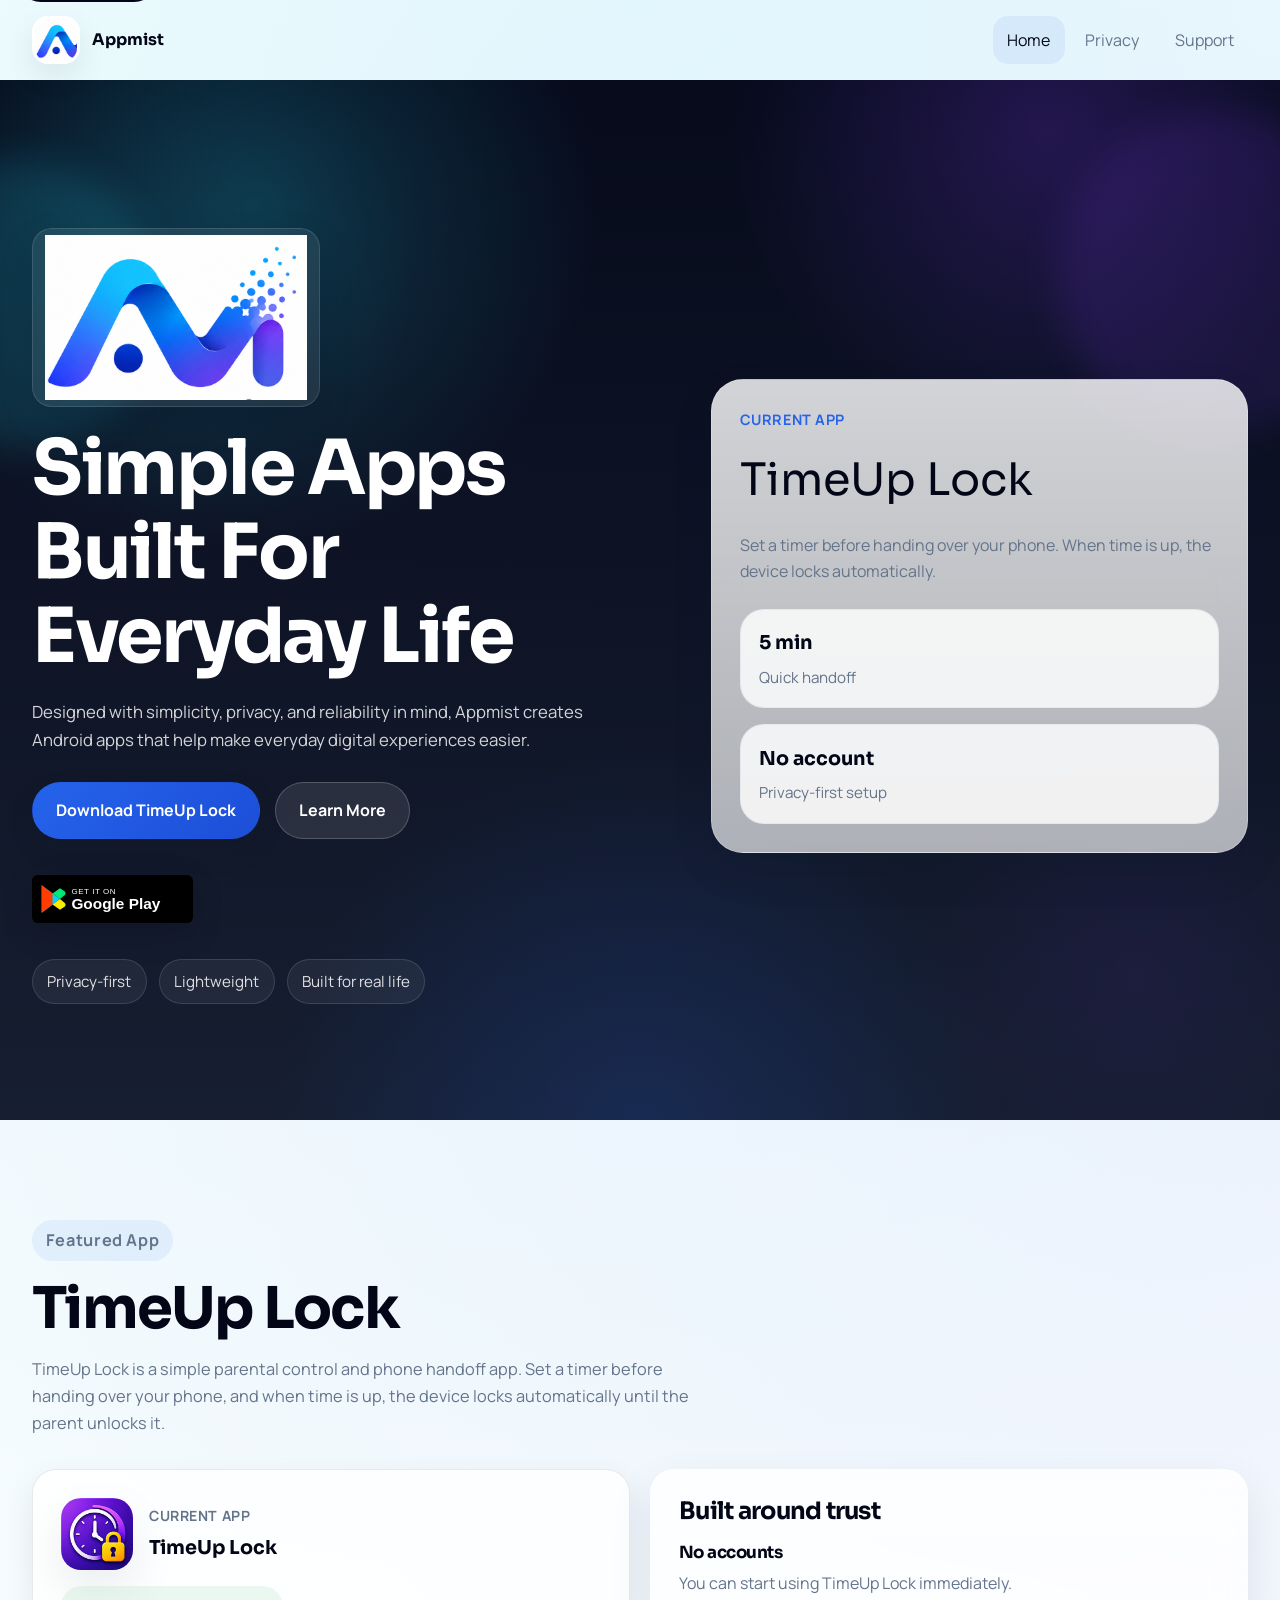
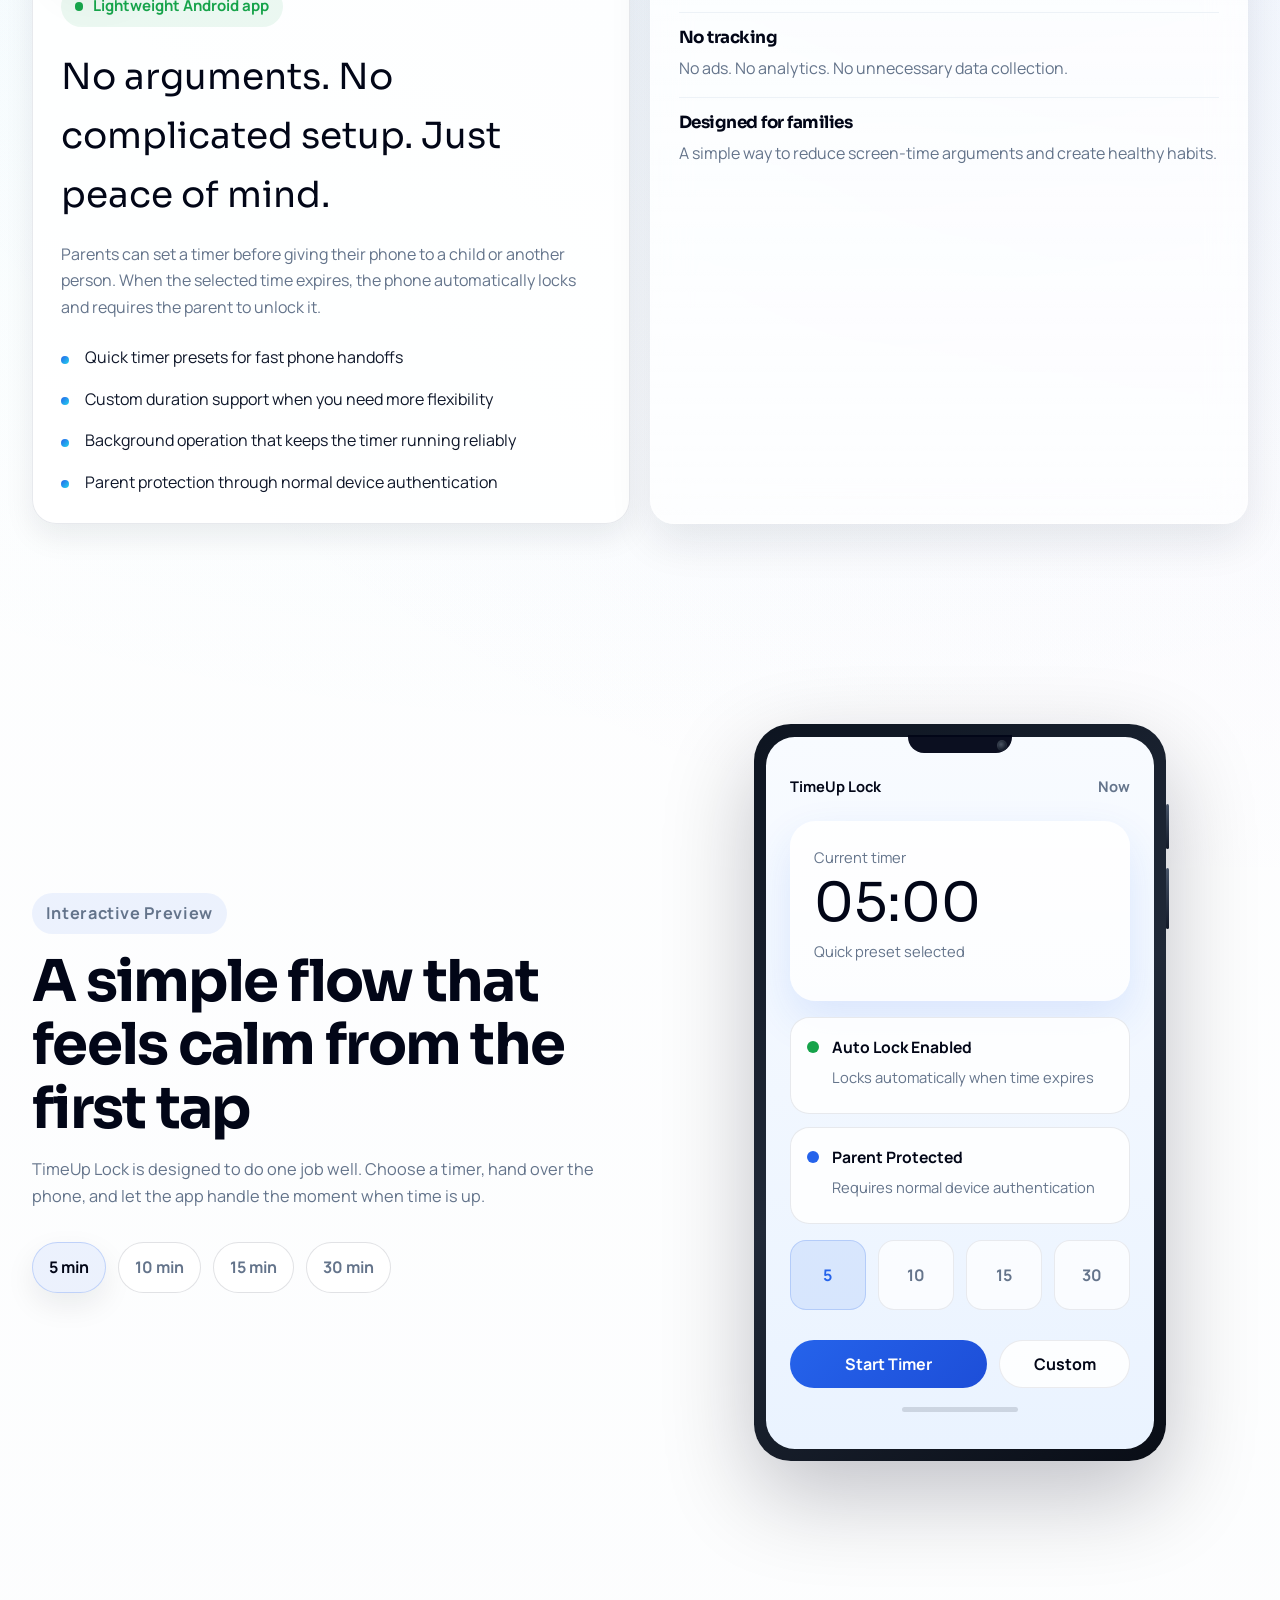
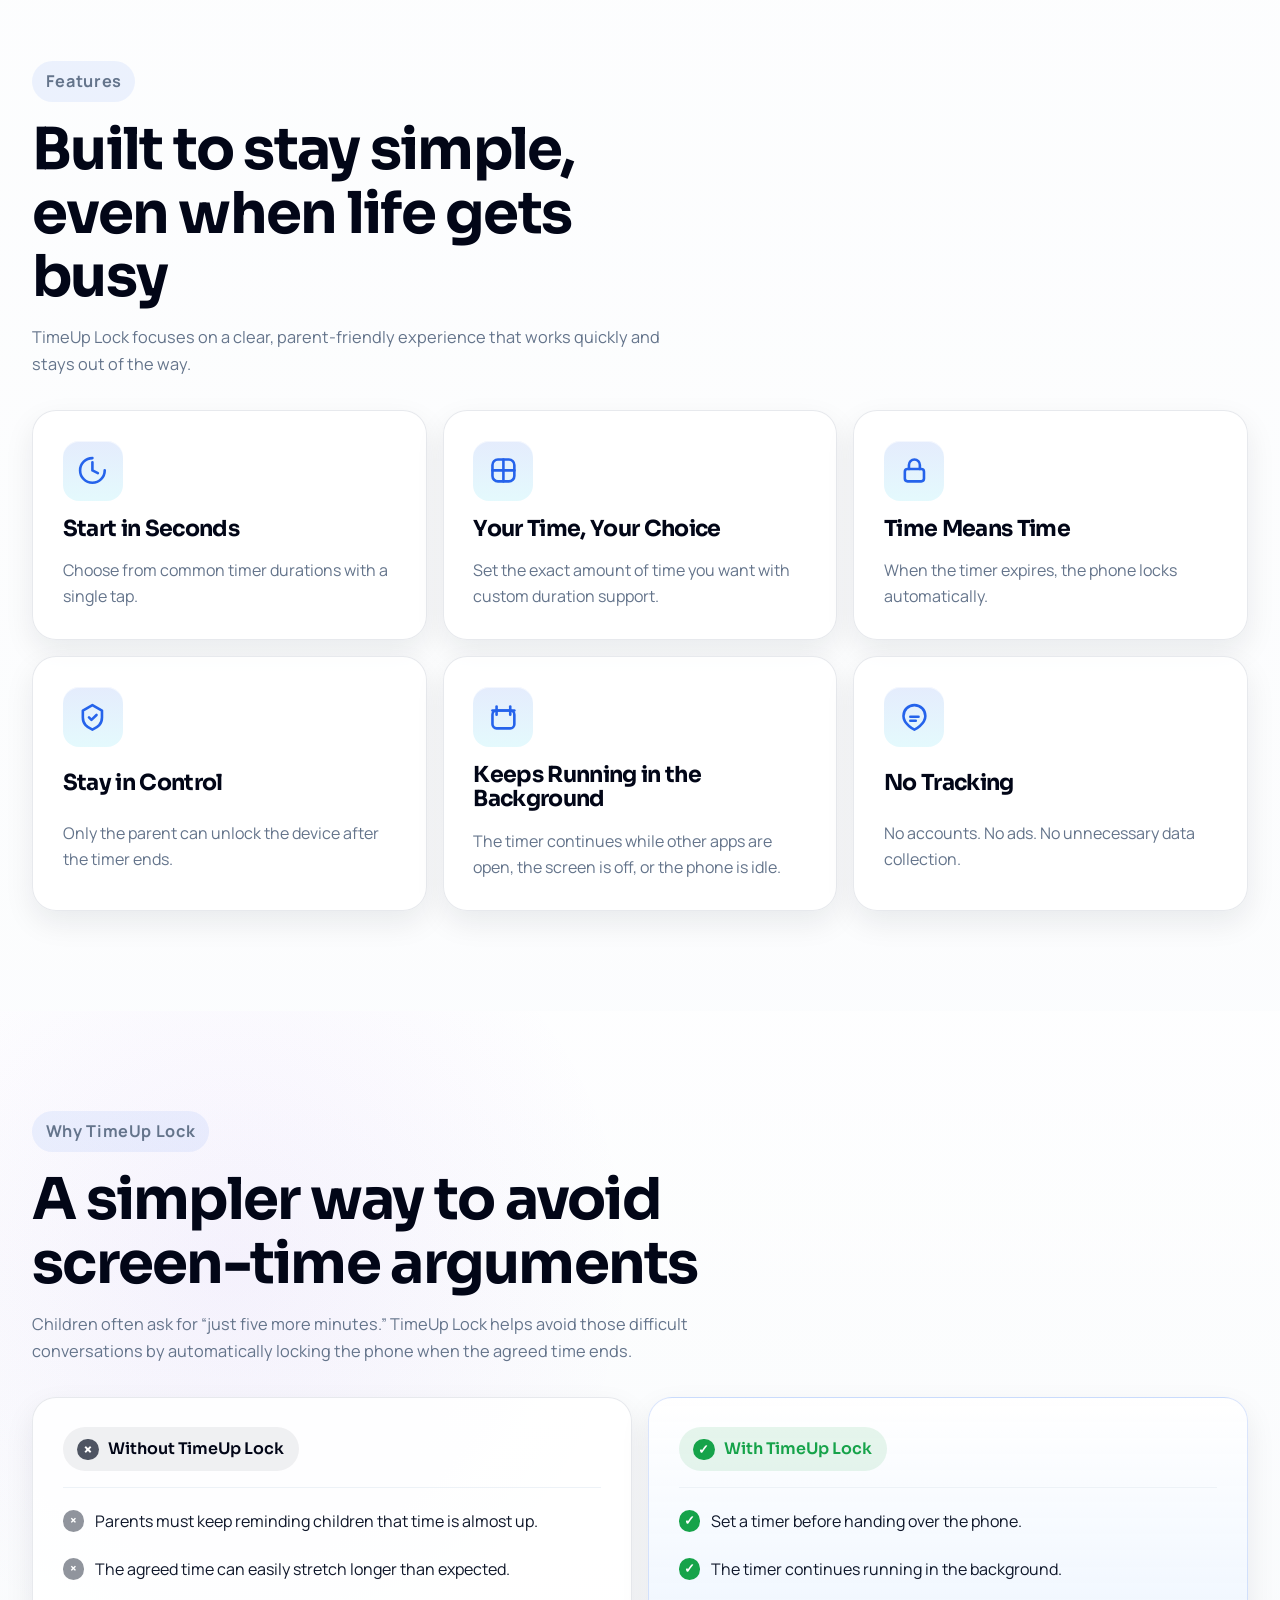
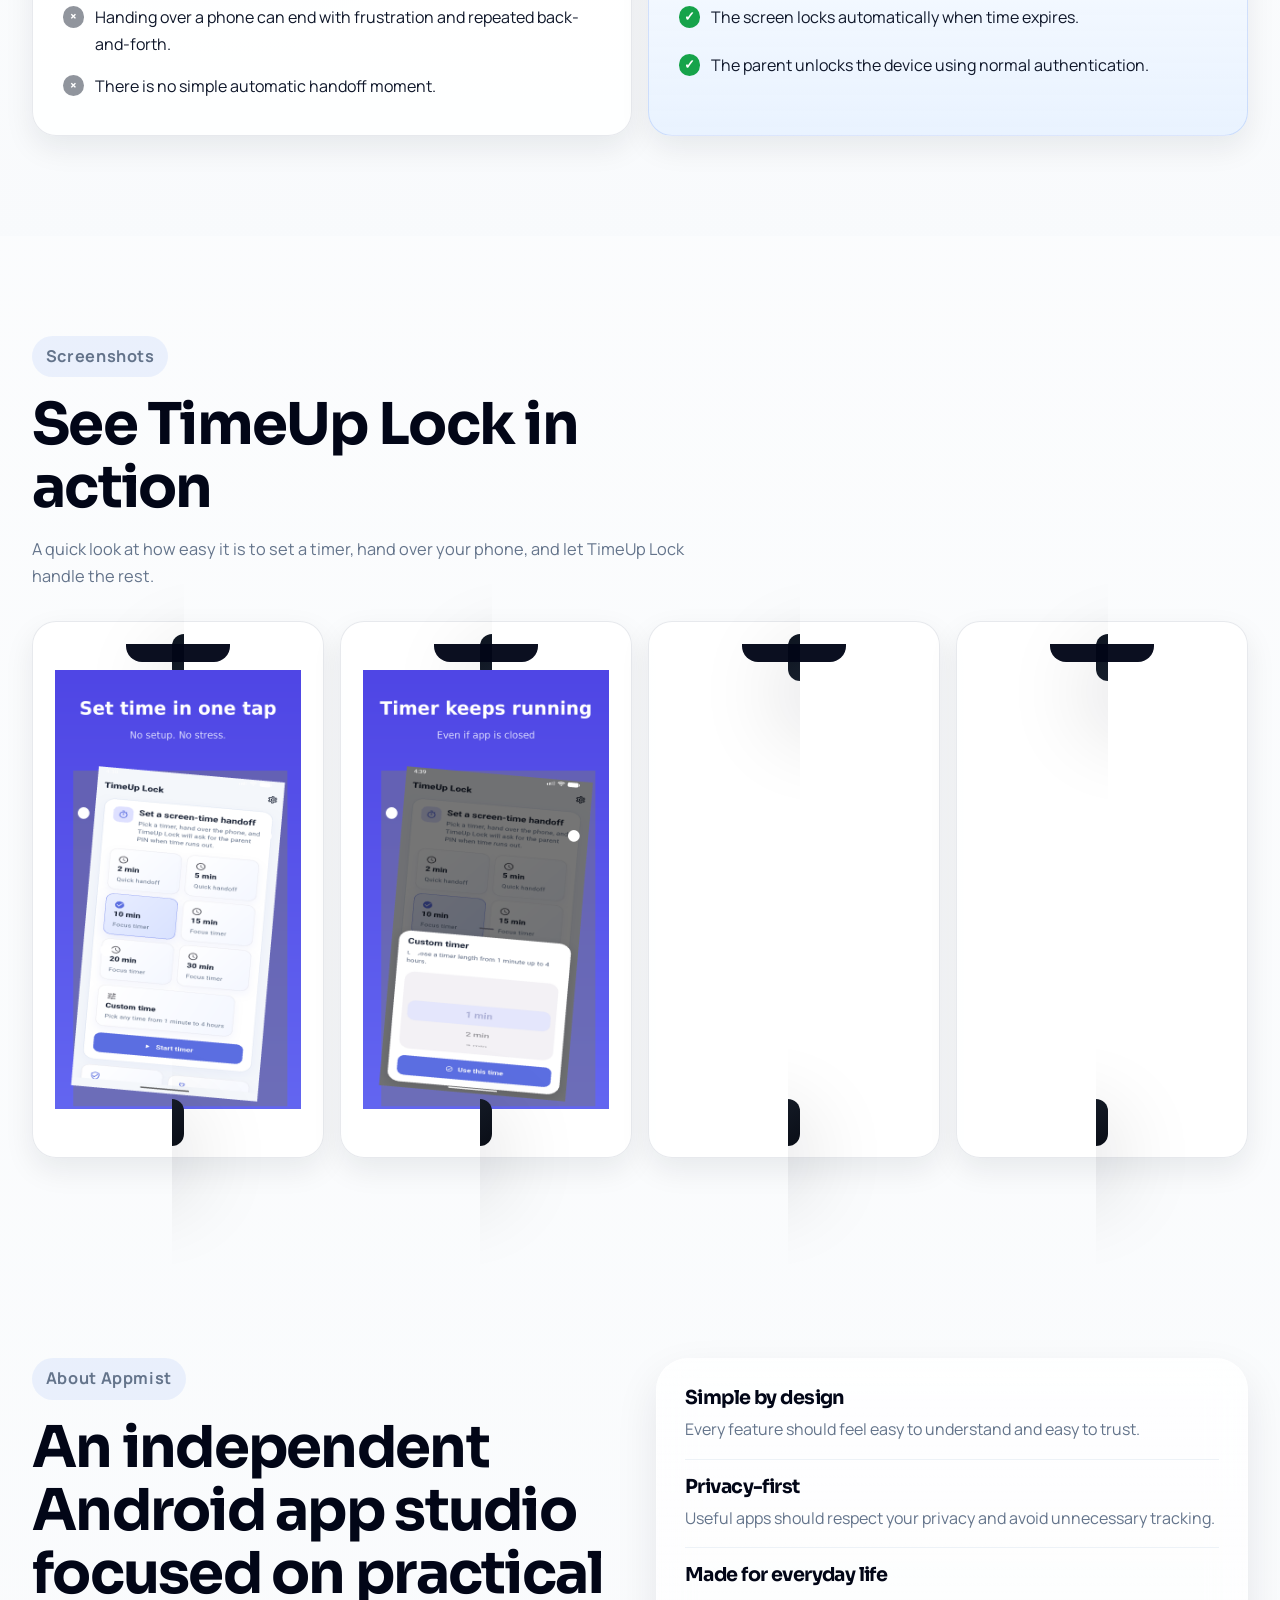
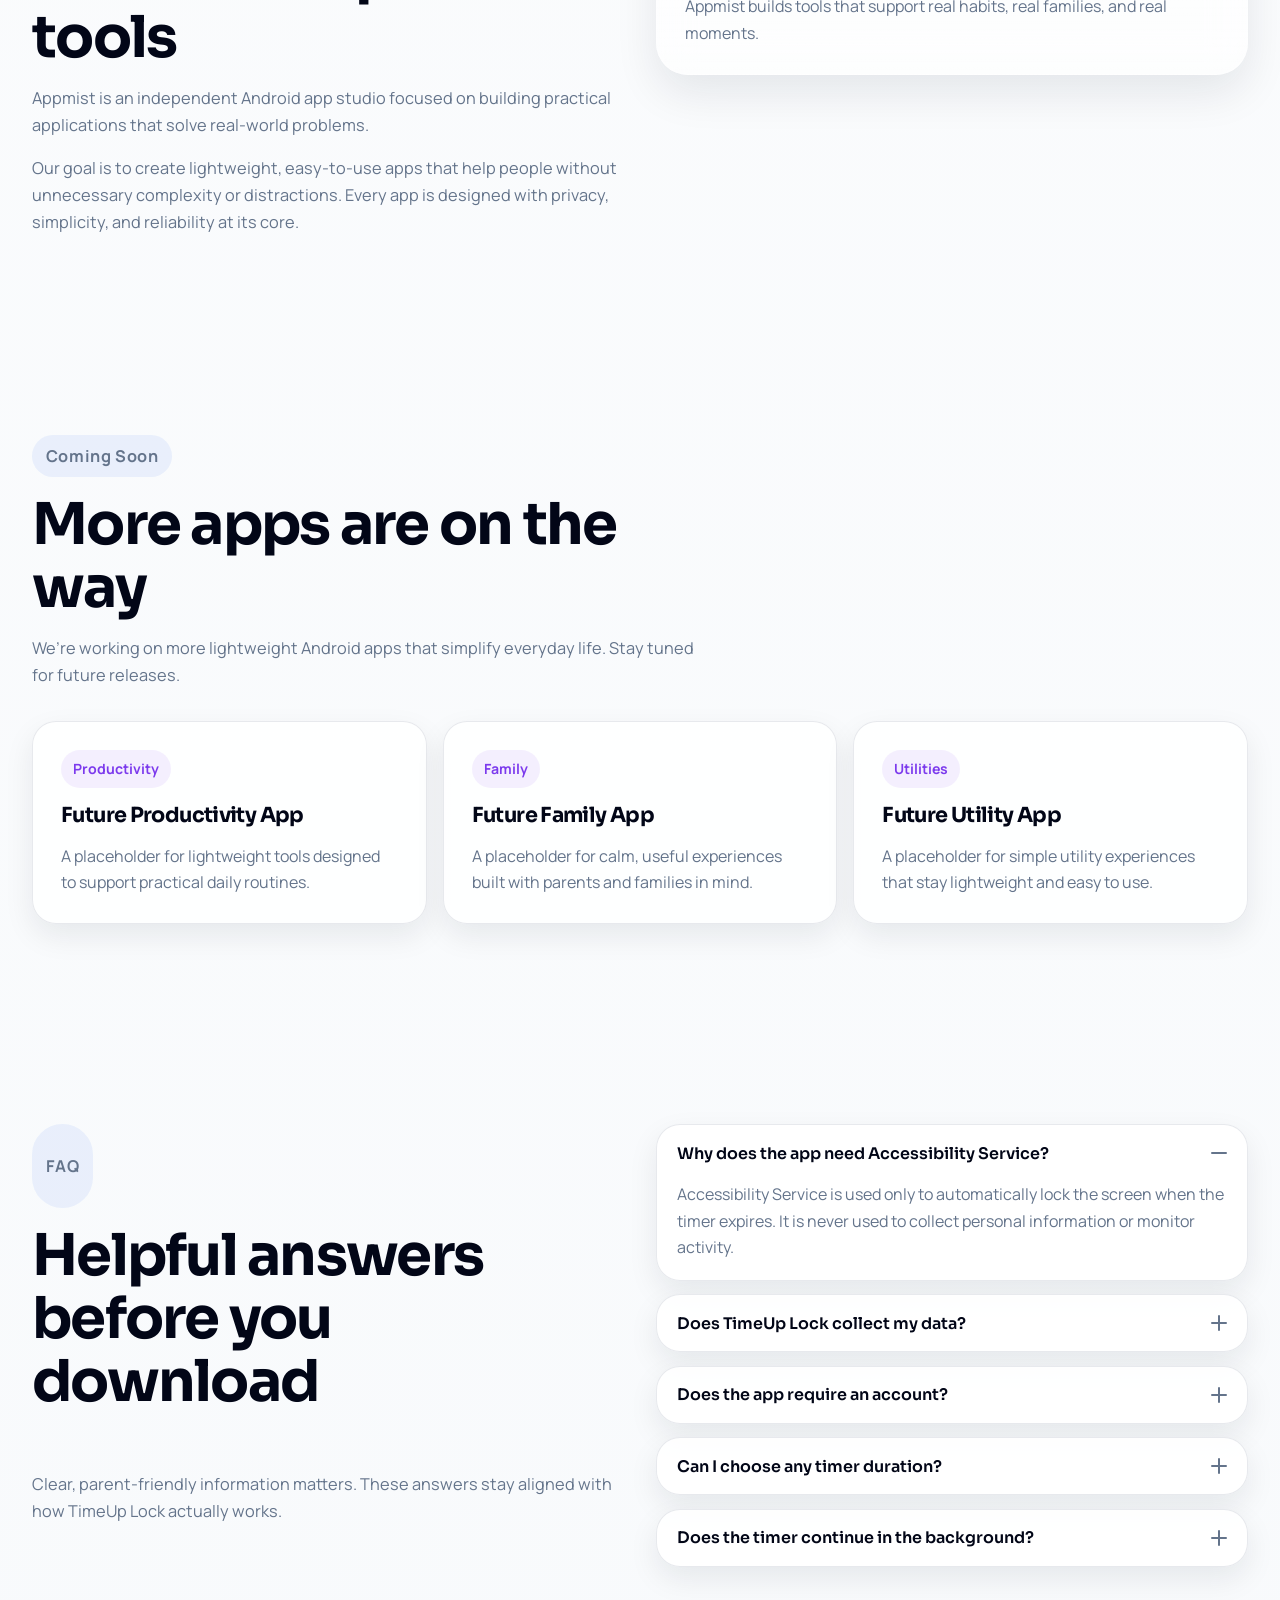
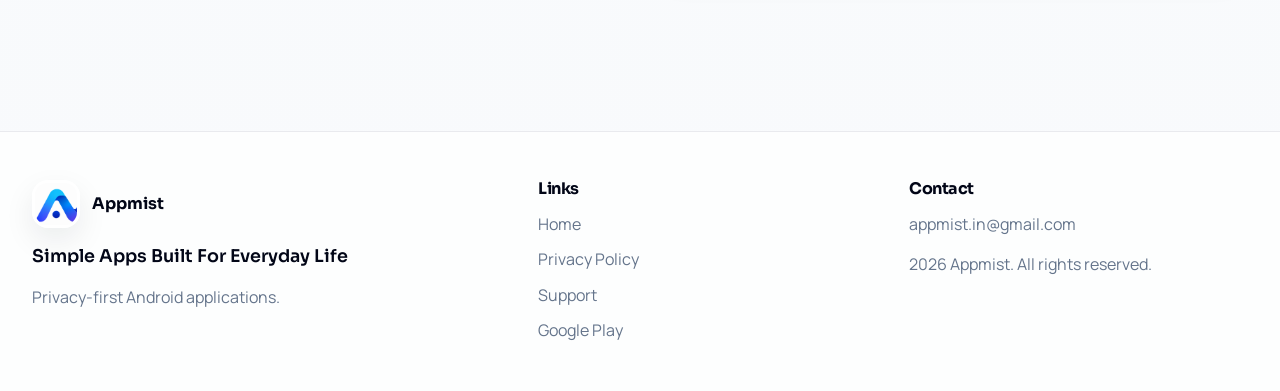
==== index.html @ 07ecc146 "Initial Design of Appmist" ====
<!DOCTYPE html>
<html lang="en">
  <head>
    <!-- Primary Metadata -->
    <meta charset="UTF-8" />
    <meta name="viewport" content="width=device-width, initial-scale=1.0" />
    <title>Appmist | Simple Apps Built For Everyday Life</title>
    <meta
      name="description"
      content="Appmist creates simple, privacy-first Android apps that solve everyday problems. Discover TimeUp Lock, a lightweight parental control app that automatically locks your phone when the timer ends."
    />
    <meta
      name="keywords"
      content="Appmist, TimeUp Lock, Android apps, privacy-first apps, parental control app, lightweight apps"
    />
    <meta name="author" content="Appmist" />
    <meta name="theme-color" content="#020617" />
    <meta name="robots" content="index, follow" />
    <link rel="canonical" href="https://appmist.in/" />

    <!-- Open Graph -->
    <meta property="og:type" content="website" />
    <meta property="og:site_name" content="Appmist" />
    <meta property="og:title" content="Appmist | Simple Apps Built For Everyday Life" />
    <meta
      property="og:description"
      content="Discover TimeUp Lock, a lightweight parental control app that automatically locks your phone when the timer ends."
    />
    <meta property="og:url" content="https://appmist.in/" />
    <meta property="og:image" content="https://appmist.in/assets/images/og-home.jpg" />

    <!-- Twitter -->
    <meta name="twitter:card" content="summary_large_image" />
    <meta name="twitter:title" content="Appmist | Simple Apps Built For Everyday Life" />
    <meta
      name="twitter:description"
      content="Discover TimeUp Lock, a lightweight parental control app that automatically locks your phone when the timer ends."
    />
    <meta name="twitter:image" content="https://appmist.in/assets/images/og-home.jpg" />

    <!-- Fonts and Assets -->
    <link rel="preconnect" href="https://fonts.googleapis.com" />
    <link rel="preconnect" href="https://fonts.gstatic.com" crossorigin />
    <link
      href="https://fonts.googleapis.com/css2?family=Manrope:wght@400;500;600;700;800&family=Sora:wght@500;600;700;800&display=swap"
      rel="stylesheet"
    />
    <link rel="icon" href="favicon.ico" sizes="any" />
    <link rel="icon" type="image/png" href="favicon-32.png" sizes="32x32" />
    <link rel="apple-touch-icon" href="apple-touch-icon.png" />
    <link rel="stylesheet" href="style.css" />

    <!-- Structured Data -->
    <script type="application/ld+json">
      {
        "@context": "https://schema.org",
        "@graph": [
          {
            "@type": "Organization",
            "name": "Appmist",
            "url": "https://appmist.in/",
            "logo": "https://appmist.in/assets/logo/appmist-logo.png",
            "description": "Appmist creates simple, privacy-first Android apps designed to solve everyday problems.",
            "email": "appmist.in@gmail.com"
          },
          {
            "@type": "SoftwareApplication",
            "name": "TimeUp Lock",
            "applicationCategory": "UtilitiesApplication",
            "operatingSystem": "Android",
            "url": "https://appmist.in/",
            "publisher": {
              "@type": "Organization",
              "name": "Appmist"
            },
            "description": "TimeUp Lock is a simple parental control and phone handoff app. Set a timer before handing over your phone, and when time is up, the device locks automatically until the parent unlocks it."
          }
        ]
      }
    </script>
  </head>
  <body class="page page-home" data-play-store-url="https://play.google.com/">
    <a class="skip-link" href="#main-content">Skip to content</a>

    <!-- Site Header -->
    <header class="site-header" data-site-header>
      <div class="container site-header__inner">
        <a class="brand-mark" href="index.html" aria-label="Appmist home">
          <span class="brand-mark__logo-wrap" aria-hidden="true">
            <img
              class="brand-mark__logo"
              src="assets/logo/appmist-logo-square.png"
              alt=""
              data-brand-logo
              width="479"
              height="479"
            />
            <span class="brand-mark__icon brand-mark__icon--fallback" data-brand-fallback>A</span>
          </span>
          <span class="brand-mark__text">Appmist</span>
        </a>

        <button
          class="nav-toggle"
          type="button"
          aria-expanded="false"
          aria-controls="primary-navigation"
          aria-label="Open navigation menu"
          data-nav-toggle
        >
          <span class="nav-toggle__line" aria-hidden="true"></span>
          <span class="nav-toggle__line" aria-hidden="true"></span>
          <span class="nav-toggle__line" aria-hidden="true"></span>
        </button>

        <nav class="site-nav" aria-label="Primary" id="primary-navigation" data-site-nav>
          <ul class="site-nav__list">
            <li><a class="site-nav__link is-active" href="index.html" aria-current="page">Home</a></li>
            <li><a class="site-nav__link" href="privacy.html">Privacy</a></li>
            <li><a class="site-nav__link" href="support.html">Support</a></li>
          </ul>
        </nav>
      </div>
    </header>

    <main id="main-content" class="site-main">
      <!-- Hero -->
      <section class="hero" aria-labelledby="home-page-title">
        <div class="hero__glow hero__glow--left" aria-hidden="true"></div>
        <div class="hero__glow hero__glow--right" aria-hidden="true"></div>
        <div class="container hero__layout">
          <div class="hero__content" data-reveal="up">
            <div class="hero-brand" aria-label="Appmist">
              <img
                src="assets/logo/appmist-logo.png"
                alt="Appmist logo"
                width="420"
                height="264"
                loading="eager"
                decoding="async"
              />
            </div>
            <h1 id="home-page-title">Simple Apps Built For Everyday Life</h1>
            <p class="hero__intro">
              Designed with simplicity, privacy, and reliability in mind, Appmist creates Android
              apps that help make everyday digital experiences easier.
            </p>

            <div class="hero__actions">
              <a
                class="button button--primary"
                href="https://play.google.com/"
                target="_blank"
                rel="noopener noreferrer"
                data-play-store-link
              >
                Download TimeUp Lock
              </a>
              <a class="button button--secondary" href="#featured-app">Learn More</a>
            </div>

            <a
              class="play-badge"
              href="https://play.google.com/"
              target="_blank"
              rel="noopener noreferrer"
              aria-label="Get it on Google Play"
              data-play-store-link
            >
              <img
                src="assets/images/google-play-badge.svg"
                alt="Get it on Google Play"
                width="564"
                height="168"
                loading="eager"
                decoding="async"
              />
            </a>

            <ul class="hero__signals" aria-label="Appmist principles">
              <li>Privacy-first</li>
              <li>Lightweight</li>
              <li>Built for real life</li>
            </ul>
          </div>

          <div class="hero__visual" data-reveal="left">
            <div class="hero-card glass-panel">
              <div class="hero-card__label">Current app</div>
              <div class="hero-card__headline">TimeUp Lock</div>
              <p class="hero-card__copy">
                Set a timer before handing over your phone. When time is up, the device locks automatically.
              </p>
              <div class="hero-card__metrics">
                <article class="metric-card">
                  <span class="metric-card__value">5 min</span>
                  <span class="metric-card__label">Quick handoff</span>
                </article>
                <article class="metric-card">
                  <span class="metric-card__value">No account</span>
                  <span class="metric-card__label">Privacy-first setup</span>
                </article>
              </div>
            </div>
          </div>
        </div>
      </section>

      <!-- Featured App -->
      <section class="section-shell section-shell--featured" id="featured-app" aria-labelledby="featured-app-title">
        <div class="container">
          <div class="section-heading" data-reveal="up">
            <p class="eyebrow eyebrow--light">Featured App</p>
            <h2 id="featured-app-title">TimeUp Lock</h2>
            <p>
              TimeUp Lock is a simple parental control and phone handoff app. Set a timer before
              handing over your phone, and when time is up, the device locks automatically until the
              parent unlocks it.
            </p>
          </div>

          <div class="featured-app">
            <article class="featured-app__summary card card--feature" data-reveal="up">
              <div class="featured-app__identity">
                  <img
                  class="featured-app__icon"
                  src="assets/icons/timeup-lock-icon-web.png"
                  alt="TimeUp Lock app icon"
                  width="256"
                  height="256"
                  loading="lazy"
                  decoding="async"
                />
                <div class="featured-app__identity-copy">
                  <span class="featured-app__eyebrow">Current app</span>
                  <strong>TimeUp Lock</strong>
                </div>
              </div>
              <div class="featured-app__badge">
                <span class="status-dot" aria-hidden="true"></span>
                Lightweight Android app
              </div>
              <p class="featured-app__lede">
                No arguments. No complicated setup. Just peace of mind.
              </p>
              <p class="featured-app__body">
                Parents can set a timer before giving their phone to a child or another person. When
                the selected time expires, the phone automatically locks and requires the parent to
                unlock it.
              </p>
              <ul class="bullet-list">
                <li>Quick timer presets for fast phone handoffs</li>
                <li>Custom duration support when you need more flexibility</li>
                <li>Background operation that keeps the timer running reliably</li>
                <li>Parent protection through normal device authentication</li>
              </ul>
            </article>

            <aside class="featured-app__trust card card--glass" data-reveal="up">
              <h3>Built around trust</h3>
              <div class="trust-list">
                <article class="trust-item">
                  <h4>No accounts</h4>
                  <p>You can start using TimeUp Lock immediately.</p>
                </article>
                <article class="trust-item">
                  <h4>No tracking</h4>
                  <p>No ads. No analytics. No unnecessary data collection.</p>
                </article>
                <article class="trust-item">
                  <h4>Designed for families</h4>
                  <p>A simple way to reduce screen-time arguments and create healthy habits.</p>
                </article>
              </div>
            </aside>
          </div>
        </div>
      </section>

      <!-- Interactive Phone Mockup -->
      <section class="section-shell section-shell--phone" aria-labelledby="phone-mockup-title">
        <div class="container phone-showcase">
          <div class="section-heading section-heading--left" data-reveal="up">
            <p class="eyebrow eyebrow--light">Interactive Preview</p>
            <h2 id="phone-mockup-title">A simple flow that feels calm from the first tap</h2>
            <p>
              TimeUp Lock is designed to do one job well. Choose a timer, hand over the phone, and
              let the app handle the moment when time is up.
            </p>
            <div class="phone-showcase__controls" role="group" aria-label="Preview timer presets">
              <button class="preset-chip is-active" type="button" data-preset="5" data-preset-label="5 minutes">
                5 min
              </button>
              <button class="preset-chip" type="button" data-preset="10" data-preset-label="10 minutes">
                10 min
              </button>
              <button class="preset-chip" type="button" data-preset="15" data-preset-label="15 minutes">
                15 min
              </button>
              <button class="preset-chip" type="button" data-preset="30" data-preset-label="30 minutes">
                30 min
              </button>
            </div>
          </div>

          <div class="phone-showcase__visual" data-reveal="left">
            <div class="device device--hero" aria-label="TimeUp Lock interface preview">
              <div class="device__frame">
                <div class="device__notch" aria-hidden="true"></div>
                <div class="device__camera" aria-hidden="true"></div>
                <div class="device__side device__side--power" aria-hidden="true"></div>
                <div class="device__side device__side--volume" aria-hidden="true"></div>
                <div class="device__screen">
                  <div class="screen-app">
                    <div class="screen-app__topbar">
                      <span class="screen-app__title">TimeUp Lock</span>
                      <span class="screen-app__time">Now</span>
                    </div>

                    <div class="timer-panel">
                      <div class="timer-panel__label">Current timer</div>
                      <div class="timer-panel__value" data-phone-timer>05:00</div>
                      <div class="timer-panel__meta">Quick preset selected</div>
                    </div>

                    <div class="screen-statuses">
                      <div class="status-card">
                        <span class="status-card__dot status-card__dot--success" aria-hidden="true"></span>
                        <div>
                          <strong>Auto Lock Enabled</strong>
                          <span>Locks automatically when time expires</span>
                        </div>
                      </div>
                      <div class="status-card">
                        <span class="status-card__dot status-card__dot--primary" aria-hidden="true"></span>
                        <div>
                          <strong>Parent Protected</strong>
                          <span>Requires normal device authentication</span>
                        </div>
                      </div>
                    </div>

                    <div class="preset-grid" aria-hidden="true">
                      <span class="preset-grid__item is-active" data-phone-chip="5">5</span>
                      <span class="preset-grid__item" data-phone-chip="10">10</span>
                      <span class="preset-grid__item" data-phone-chip="15">15</span>
                      <span class="preset-grid__item" data-phone-chip="30">30</span>
                    </div>

                    <div class="screen-footer">
                      <button class="screen-button screen-button--primary" type="button">Start Timer</button>
                      <button class="screen-button screen-button--ghost" type="button">Custom</button>
                    </div>

                    <div class="device__gesture" aria-hidden="true"></div>
                  </div>
                </div>
              </div>
            </div>
          </div>
        </div>
      </section>

      <!-- Features -->
      <section class="section-shell" id="features" aria-labelledby="features-title">
        <div class="container">
          <div class="section-heading" data-reveal="up">
            <p class="eyebrow eyebrow--light">Features</p>
            <h2 id="features-title">Built to stay simple, even when life gets busy</h2>
            <p>
              TimeUp Lock focuses on a clear, parent-friendly experience that works quickly and stays
              out of the way.
            </p>
          </div>

          <div class="feature-grid">
            <article class="feature-card card card--feature" data-reveal="up">
              <div class="feature-card__icon" aria-hidden="true">
                <svg viewBox="0 0 24 24" role="presentation">
                  <path d="M12 6v6l4 2" />
                  <path d="M21 12a9 9 0 1 1-9-9" />
                </svg>
              </div>
              <h3>Start in Seconds</h3>
              <p>Choose from common timer durations with a single tap.</p>
            </article>

            <article class="feature-card card card--feature" data-reveal="up">
              <div class="feature-card__icon" aria-hidden="true">
                <svg viewBox="0 0 24 24" role="presentation">
                  <path d="M4 12h16" />
                  <path d="M12 4v16" />
                  <rect x="4" y="4" width="16" height="16" rx="4" />
                </svg>
              </div>
              <h3>Your Time, Your Choice</h3>
              <p>Set the exact amount of time you want with custom duration support.</p>
            </article>

            <article class="feature-card card card--feature" data-reveal="up">
              <div class="feature-card__icon" aria-hidden="true">
                <svg viewBox="0 0 24 24" role="presentation">
                  <rect x="5" y="11" width="14" height="9" rx="2" />
                  <path d="M8 11V8a4 4 0 1 1 8 0v3" />
                </svg>
              </div>
              <h3>Time Means Time</h3>
              <p>When the timer expires, the phone locks automatically.</p>
            </article>

            <article class="feature-card card card--feature" data-reveal="up">
              <div class="feature-card__icon" aria-hidden="true">
                <svg viewBox="0 0 24 24" role="presentation">
                  <path d="M12 3l7 4v5c0 5-3 7-7 9-4-2-7-4-7-9V7l7-4Z" />
                  <path d="m9.5 12 1.8 1.8L15 10.2" />
                </svg>
              </div>
              <h3>Stay in Control</h3>
              <p>Only the parent can unlock the device after the timer ends.</p>
            </article>

            <article class="feature-card card card--feature" data-reveal="up">
              <div class="feature-card__icon" aria-hidden="true">
                <svg viewBox="0 0 24 24" role="presentation">
                  <path d="M4 7h16" />
                  <path d="M7 4v6" />
                  <path d="M17 4v6" />
                  <rect x="4" y="7" width="16" height="13" rx="3" />
                </svg>
              </div>
              <h3>Keeps Running in the Background</h3>
              <p>The timer continues while other apps are open, the screen is off, or the phone is idle.</p>
            </article>

            <article class="feature-card card card--feature" data-reveal="up">
              <div class="feature-card__icon" aria-hidden="true">
                <svg viewBox="0 0 24 24" role="presentation">
                  <path d="M12 3c4.5 0 8 3.5 8 8 0 6-8 10-8 10S4 17 4 11c0-4.5 3.5-8 8-8Z" />
                  <path d="M9 11.5h6" />
                  <path d="M9 14.5h4" />
                </svg>
              </div>
              <h3>No Tracking</h3>
              <p>No accounts. No ads. No unnecessary data collection.</p>
            </article>
          </div>
        </div>
      </section>

      <!-- Why TimeUp Lock -->
      <section class="section-shell section-shell--comparison" aria-labelledby="comparison-title">
        <div class="container">
          <div class="section-heading" data-reveal="up">
            <p class="eyebrow eyebrow--light">Why TimeUp Lock</p>
            <h2 id="comparison-title">A simpler way to avoid screen-time arguments</h2>
            <p>
              Children often ask for “just five more minutes.” TimeUp Lock helps avoid those difficult
              conversations by automatically locking the phone when the agreed time ends.
            </p>
          </div>

          <div class="comparison-grid">
            <article class="comparison-card card card--comparison" data-reveal="up">
              <div class="comparison-card__header">
                <span class="comparison-card__status comparison-card__status--negative">Without TimeUp Lock</span>
              </div>
              <ul class="comparison-list comparison-list--muted">
                <li class="comparison-list__item comparison-list__item--negative">
                  Parents must keep reminding children that time is almost up.
                </li>
                <li class="comparison-list__item comparison-list__item--negative">
                  The agreed time can easily stretch longer than expected.
                </li>
                <li class="comparison-list__item comparison-list__item--negative">
                  Handing over a phone can end with frustration and repeated back-and-forth.
                </li>
                <li class="comparison-list__item comparison-list__item--negative">
                  There is no simple automatic handoff moment.
                </li>
              </ul>
            </article>

            <article class="comparison-card card card--comparison card--highlight" data-reveal="up">
              <div class="comparison-card__header">
                <span class="comparison-card__status comparison-card__status--positive">With TimeUp Lock</span>
              </div>
              <ul class="comparison-list">
                <li class="comparison-list__item comparison-list__item--positive">
                  Set a timer before handing over the phone.
                </li>
                <li class="comparison-list__item comparison-list__item--positive">
                  The timer continues running in the background.
                </li>
                <li class="comparison-list__item comparison-list__item--positive">
                  The screen locks automatically when time expires.
                </li>
                <li class="comparison-list__item comparison-list__item--positive">
                  The parent unlocks the device using normal authentication.
                </li>
              </ul>
            </article>
          </div>
        </div>
      </section>

      <!-- Screenshot Gallery -->
      <section class="section-shell" aria-labelledby="screenshots-title">
        <div class="container">
          <div class="section-heading" data-reveal="up">
            <p class="eyebrow eyebrow--light">Screenshots</p>
            <h2 id="screenshots-title">See TimeUp Lock in action</h2>
            <p>
              A quick look at how easy it is to set a timer, hand over your phone, and let TimeUp Lock
              handle the rest.
            </p>
          </div>

          <div class="screenshot-gallery">
            <article class="screenshot-card card card--screenshot" data-reveal="up">
              <button
                class="screenshot-button"
                type="button"
                data-screenshot-modal-trigger
                data-screenshot-src="assets/screenshots/timeup-lock-story-2.png"
                data-screenshot-alt="TimeUp Lock screenshot showing quick timer presets and one-tap timer setup."
              >
                <span class="device device--gallery" aria-hidden="true">
                  <span class="device__frame">
                    <span class="device__notch"></span>
                    <span class="device__screen">
                      <img
                        class="device__image"
                        src="assets/screenshots/timeup-lock-story-2.png"
                        alt="TimeUp Lock screenshot showing quick timer presets and one-tap timer setup."
                        width="1080"
                        height="1920"
                        loading="lazy"
                        decoding="async"
                      />
                    </span>
                  </span>
                </span>
              </button>
            </article>

            <article class="screenshot-card card card--screenshot" data-reveal="up">
              <button
                class="screenshot-button"
                type="button"
                data-screenshot-modal-trigger
                data-screenshot-src="assets/screenshots/timeup-lock-story-3.png"
                data-screenshot-alt="TimeUp Lock screenshot showing the custom timer picker while the timer keeps running."
              >
                <span class="device device--gallery" aria-hidden="true">
                  <span class="device__frame">
                    <span class="device__notch"></span>
                    <span class="device__screen">
                      <img
                        class="device__image"
                        src="assets/screenshots/timeup-lock-story-3.png"
                        alt="TimeUp Lock screenshot showing the custom timer picker while the timer keeps running."
                        width="1080"
                        height="1920"
                        loading="lazy"
                        decoding="async"
                      />
                    </span>
                  </span>
                </span>
              </button>
            </article>

            <article class="screenshot-card card card--screenshot" data-reveal="up">
              <button
                class="screenshot-button"
                type="button"
                data-screenshot-modal-trigger
                data-screenshot-src="assets/screenshots/timeup-lock-story-4.png"
                data-screenshot-alt="TimeUp Lock screenshot showing the phone locked screen after time is up."
              >
                <span class="device device--gallery" aria-hidden="true">
                  <span class="device__frame">
                    <span class="device__notch"></span>
                    <span class="device__screen">
                      <img
                        class="device__image"
                        src="assets/screenshots/timeup-lock-story-4.png"
                        alt="TimeUp Lock screenshot showing the phone locked screen after time is up."
                        width="1080"
                        height="1920"
                        loading="lazy"
                        decoding="async"
                      />
                    </span>
                  </span>
                </span>
              </button>
            </article>

            <article class="screenshot-card card card--screenshot" data-reveal="up">
              <button
                class="screenshot-button"
                type="button"
                data-screenshot-modal-trigger
                data-screenshot-src="assets/screenshots/timeup-lock-story-7.png"
                data-screenshot-alt="TimeUp Lock screenshot highlighting private and safe screen-time handoff with no data collected."
              >
                <span class="device device--gallery" aria-hidden="true">
                  <span class="device__frame">
                    <span class="device__notch"></span>
                    <span class="device__screen">
                      <img
                        class="device__image"
                        src="assets/screenshots/timeup-lock-story-7.png"
                        alt="TimeUp Lock screenshot highlighting private and safe screen-time handoff with no data collected."
                        width="1080"
                        height="1920"
                        loading="lazy"
                        decoding="async"
                      />
                    </span>
                  </span>
                </span>
              </button>
            </article>
          </div>
        </div>
      </section>

      <!-- About Appmist -->
      <section class="section-shell section-shell--about" aria-labelledby="about-title">
        <div class="container about-layout">
          <div class="section-heading section-heading--left" data-reveal="up">
            <p class="eyebrow eyebrow--light">About Appmist</p>
            <h2 id="about-title">An independent Android app studio focused on practical tools</h2>
            <p>
              Appmist is an independent Android app studio focused on building practical applications
              that solve real-world problems.
            </p>
            <p>
              Our goal is to create lightweight, easy-to-use apps that help people without unnecessary
              complexity or distractions. Every app is designed with privacy, simplicity, and reliability
              at its core.
            </p>
          </div>

          <div class="about-panel card card--glass" data-reveal="left">
            <div class="about-panel__item">
              <h3>Simple by design</h3>
              <p>Every feature should feel easy to understand and easy to trust.</p>
            </div>
            <div class="about-panel__item">
              <h3>Privacy-first</h3>
              <p>Useful apps should respect your privacy and avoid unnecessary tracking.</p>
            </div>
            <div class="about-panel__item">
              <h3>Made for everyday life</h3>
              <p>Appmist builds tools that support real habits, real families, and real moments.</p>
            </div>
          </div>
        </div>
      </section>

      <!-- Coming Soon -->
      <section class="section-shell" aria-labelledby="coming-soon-title">
        <div class="container">
          <div class="section-heading" data-reveal="up">
            <p class="eyebrow eyebrow--light">Coming Soon</p>
            <h2 id="coming-soon-title">More apps are on the way</h2>
            <p>
              We’re working on more lightweight Android apps that simplify everyday life. Stay tuned
              for future releases.
            </p>
          </div>

          <div class="coming-grid">
            <article class="coming-card card card--feature" data-reveal="up">
              <span class="coming-card__pill">Productivity</span>
              <h3>Future Productivity App</h3>
              <p>A placeholder for lightweight tools designed to support practical daily routines.</p>
            </article>
            <article class="coming-card card card--feature" data-reveal="up">
              <span class="coming-card__pill">Family</span>
              <h3>Future Family App</h3>
              <p>A placeholder for calm, useful experiences built with parents and families in mind.</p>
            </article>
            <article class="coming-card card card--feature" data-reveal="up">
              <span class="coming-card__pill">Utilities</span>
              <h3>Future Utility App</h3>
              <p>A placeholder for simple utility experiences that stay lightweight and easy to use.</p>
            </article>
          </div>
        </div>
      </section>

      <!-- FAQ -->
      <section class="section-shell section-shell--faq" id="faq" aria-labelledby="faq-title">
        <div class="container faq-layout">
          <div class="section-heading section-heading--left" data-reveal="up">
            <p class="eyebrow eyebrow--light">FAQ</p>
            <h2 id="faq-title">Helpful answers before you download</h2>
            <p>
              Clear, parent-friendly information matters. These answers stay aligned with how TimeUp Lock
              actually works.
            </p>
          </div>

          <div class="faq-list" data-reveal="left">
            <article class="faq-item">
              <h3>
                <button
                  class="faq-trigger"
                  type="button"
                  aria-expanded="true"
                  aria-controls="faq-panel-1"
                >
                  <span>Why does the app need Accessibility Service?</span>
                  <span class="faq-icon" aria-hidden="true"></span>
                </button>
              </h3>
              <div class="faq-panel" id="faq-panel-1">
                <p>
                  Accessibility Service is used only to automatically lock the screen when the timer
                  expires. It is never used to collect personal information or monitor activity.
                </p>
              </div>
            </article>

            <article class="faq-item">
              <h3>
                <button
                  class="faq-trigger"
                  type="button"
                  aria-expanded="false"
                  aria-controls="faq-panel-2"
                >
                  <span>Does TimeUp Lock collect my data?</span>
                  <span class="faq-icon" aria-hidden="true"></span>
                </button>
              </h3>
              <div class="faq-panel" id="faq-panel-2" hidden>
                <p>No. TimeUp Lock does not collect, store, or sell personal information.</p>
              </div>
            </article>

            <article class="faq-item">
              <h3>
                <button
                  class="faq-trigger"
                  type="button"
                  aria-expanded="false"
                  aria-controls="faq-panel-3"
                >
                  <span>Does the app require an account?</span>
                  <span class="faq-icon" aria-hidden="true"></span>
                </button>
              </h3>
              <div class="faq-panel" id="faq-panel-3" hidden>
                <p>No. You can start using TimeUp Lock immediately.</p>
              </div>
            </article>

            <article class="faq-item">
              <h3>
                <button
                  class="faq-trigger"
                  type="button"
                  aria-expanded="false"
                  aria-controls="faq-panel-4"
                >
                  <span>Can I choose any timer duration?</span>
                  <span class="faq-icon" aria-hidden="true"></span>
                </button>
              </h3>
              <div class="faq-panel" id="faq-panel-4" hidden>
                <p>Yes. Use the built-in presets or create a custom timer.</p>
              </div>
            </article>

            <article class="faq-item">
              <h3>
                <button
                  class="faq-trigger"
                  type="button"
                  aria-expanded="false"
                  aria-controls="faq-panel-5"
                >
                  <span>Does the timer continue in the background?</span>
                  <span class="faq-icon" aria-hidden="true"></span>
                </button>
              </h3>
              <div class="faq-panel" id="faq-panel-5" hidden>
                <p>Yes. The timer keeps running even if another app is open.</p>
              </div>
            </article>
          </div>
        </div>
      </section>
    </main>

    <!-- Site Footer -->
    <footer class="site-footer">
      <div class="container site-footer__inner">
        <div class="site-footer__brand">
          <a class="brand-mark brand-mark--footer" href="index.html" aria-label="Appmist home">
            <span class="brand-mark__logo-wrap" aria-hidden="true">
              <img
                class="brand-mark__logo"
                src="assets/logo/appmist-logo-square.png"
                alt=""
                data-brand-logo
                width="479"
                height="479"
              />
              <span class="brand-mark__icon brand-mark__icon--fallback" data-brand-fallback>A</span>
            </span>
            <span class="brand-mark__text">Appmist</span>
          </a>
          <p class="site-footer__tagline">Simple Apps Built For Everyday Life</p>
          <p class="site-footer__description">Privacy-first Android applications.</p>
        </div>

        <nav class="site-footer__nav" aria-label="Footer">
          <h2 class="site-footer__title">Links</h2>
          <ul class="site-footer__list">
            <li><a href="index.html">Home</a></li>
            <li><a href="privacy.html">Privacy Policy</a></li>
            <li><a href="support.html">Support</a></li>
            <li><a href="https://play.google.com/" target="_blank" rel="noopener noreferrer" data-play-store-link>Google Play</a></li>
          </ul>
        </nav>

        <div class="site-footer__meta">
          <h2 class="site-footer__title">Contact</h2>
          <p><a href="mailto:appmist.in@gmail.com">appmist.in@gmail.com</a></p>
          <p class="site-footer__copyright">
            <span data-current-year></span> Appmist. All rights reserved.
          </p>
        </div>
      </div>
    </footer>

    <div class="image-modal" hidden data-screenshot-modal>
      <div class="image-modal__backdrop" data-screenshot-modal-close></div>
      <div
        class="image-modal__dialog"
        role="dialog"
        aria-modal="true"
        aria-labelledby="screenshot-modal-title"
      >
        <div class="image-modal__header">
          <h2 id="screenshot-modal-title">Screenshot Preview</h2>
          <button
            class="image-modal__close"
            type="button"
            aria-label="Close screenshot preview"
            data-screenshot-modal-close
          >
            <span aria-hidden="true">×</span>
          </button>
        </div>
        <div class="image-modal__body">
          <img
            class="image-modal__image"
            src=""
            alt=""
            width="1080"
            height="1920"
            data-screenshot-modal-image
          />
        </div>
      </div>
    </div>

    <script src="script.js" defer></script>
  </body>
</html>
---- style.css ----
/* ==========================================================================
   Appmist Website Stylesheet
   Phase 2 homepage implementation with shared static-site architecture
   ========================================================================== */

/* ==========================================================================
   Design Tokens
   ========================================================================== */
:root {
  --color-primary: #2563eb;
  --color-primary-hover: #1d4ed8;
  --color-primary-soft: rgba(37, 99, 235, 0.12);
  --color-accent: #7c3aed;
  --color-accent-soft: rgba(124, 58, 237, 0.12);
  --color-highlight: #22d3ee;
  --color-success: #16a34a;
  --color-warning: #d97706;
  --color-error: #dc2626;
  --color-dark: #020617;
  --color-dark-soft: #0f172a;
  --color-surface: #ffffff;
  --color-surface-muted: rgba(255, 255, 255, 0.76);
  --color-background: #f8fafc;
  --color-text: #0f172a;
  --color-text-muted: #64748b;
  --color-border: #e5e7eb;
  --color-divider: #edf2f7;
  --color-overlay: rgba(2, 6, 23, 0.56);
  --color-focus: rgba(37, 99, 235, 0.32);
  --color-glass-background: rgba(255, 255, 255, 0.72);
  --color-glass-border: rgba(255, 255, 255, 0.35);
  --color-shadow: rgba(15, 23, 42, 0.08);
  --color-shadow-strong: rgba(15, 23, 42, 0.16);

  --font-heading: "Sora", "Inter", "Segoe UI", Arial, sans-serif;
  --font-body: "Manrope", "Inter", "Segoe UI", Arial, sans-serif;

  --container-width: 76rem;
  --container-padding: 1.25rem;
  --header-height: 4.5rem;

  --space-1: 0.25rem;
  --space-2: 0.5rem;
  --space-3: 0.75rem;
  --space-4: 1rem;
  --space-5: 1.5rem;
  --space-6: 2rem;
  --space-7: 2.5rem;
  --space-8: 3rem;
  --space-9: 4rem;
  --space-10: 5rem;
  --space-11: 6rem;
  --space-12: 8rem;

  --radius-sm: 0.75rem;
  --radius-md: 1.125rem;
  --radius-lg: 1.5rem;
  --radius-xl: 2rem;
  --radius-pill: 999px;
  --radius-device: 2.3rem;

  --shadow-sm: 0 12px 30px var(--color-shadow);
  --shadow-md: 0 20px 48px var(--color-shadow);
  --shadow-lg: 0 28px 80px var(--color-shadow-strong);
  --shadow-float: 0 34px 92px rgba(2, 6, 23, 0.24);
  --shadow-glass: 0 18px 44px rgba(15, 23, 42, 0.09);

  --transition-fast: 180ms ease;
  --transition-base: 220ms ease;
  --transition-slow: 320ms ease;
}

/* ==========================================================================
   Reset and Base
   ========================================================================== */
*,
*::before,
*::after {
  box-sizing: border-box;
}

html {
  scroll-behavior: smooth;
}

body {
  margin: 0;
  min-width: 20rem;
  font-family: var(--font-body);
  font-size: 1rem;
  line-height: 1.65;
  color: var(--color-text);
  background:
    radial-gradient(circle at top, rgba(34, 211, 238, 0.12), transparent 28%),
    radial-gradient(circle at 100% 10%, rgba(124, 58, 237, 0.06), transparent 22%),
    linear-gradient(180deg, #ffffff 0%, var(--color-background) 100%);
}

img,
svg {
  display: block;
  max-width: 100%;
}

svg {
  width: 100%;
  height: 100%;
}

a {
  color: inherit;
  text-decoration: none;
}

button,
input,
textarea,
select {
  font: inherit;
}

button {
  cursor: pointer;
}

ul {
  margin: 0;
  padding: 0;
  list-style: none;
}

h1,
h2,
h3,
h4,
h5,
h6 {
  margin: 0;
  font-family: var(--font-heading);
  line-height: 1.1;
  letter-spacing: -0.03em;
  color: var(--color-dark);
}

p {
  margin: 0;
}

/* ==========================================================================
   Accessibility
   ========================================================================== */
.skip-link {
  position: absolute;
  left: 1rem;
  top: -3rem;
  z-index: 1000;
  padding: 0.75rem 1rem;
  border-radius: var(--radius-pill);
  background: var(--color-dark);
  color: var(--color-surface);
  transition: top var(--transition-base);
}

.skip-link:focus {
  top: 1rem;
}

:focus-visible {
  outline: 3px solid var(--color-focus);
  outline-offset: 3px;
}

/* ==========================================================================
   Layout Utilities
   ========================================================================== */
.container {
  width: min(100% - (var(--container-padding) * 2), var(--container-width));
  margin-inline: auto;
}

.page {
  min-height: 100vh;
}

.site-main {
  display: block;
}

.section-shell {
  padding: var(--space-10) 0;
}

.section-shell--featured,
.section-shell--comparison,
.section-shell--about,
.section-shell--faq {
  position: relative;
}

.section-shell--comparison {
  background:
    radial-gradient(circle at 18% 30%, rgba(124, 58, 237, 0.06), transparent 34%),
    linear-gradient(180deg, rgba(255, 255, 255, 0.64), rgba(248, 250, 252, 0.96));
}

.section-heading {
  display: grid;
  gap: 1rem;
  max-width: 42rem;
  margin-bottom: var(--space-6);
}

.section-heading--left {
  margin-bottom: 0;
}

.section-heading h2 {
  font-size: clamp(2rem, 5vw, 3.6rem);
}

.section-heading p {
  font-size: 1.02rem;
  color: var(--color-text-muted);
}

.eyebrow {
  display: inline-flex;
  align-items: center;
  gap: 0.5rem;
  width: fit-content;
  padding: 0.45rem 0.85rem;
  border-radius: var(--radius-pill);
  font-size: 0.92rem;
  font-weight: 700;
  letter-spacing: 0.04em;
}

.eyebrow--hero {
  border: 1px solid rgba(255, 255, 255, 0.15);
  background: rgba(255, 255, 255, 0.08);
  color: rgba(255, 255, 255, 0.88);
}

.eyebrow--light {
  background: rgba(37, 99, 235, 0.08);
  color: var(--color-primary);
}

/* ==========================================================================
   Reusable Surfaces
   ========================================================================== */
.card {
  border: 1px solid rgba(229, 231, 235, 0.9);
  border-radius: var(--radius-lg);
  background: rgba(255, 255, 255, 0.84);
  box-shadow: var(--shadow-sm);
}

.card--feature,
.card--comparison,
.card--screenshot {
  transition:
    transform var(--transition-base),
    box-shadow var(--transition-base),
    border-color var(--transition-base),
    background-color var(--transition-base);
}

.card--feature:hover,
.card--feature:focus-within,
.card--screenshot:hover,
.card--screenshot:focus-within {
  transform: translateY(-6px);
  box-shadow: var(--shadow-md);
  border-color: rgba(37, 99, 235, 0.16);
}

.card--comparison:hover,
.card--comparison:focus-within {
  border-color: rgba(15, 23, 42, 0.1);
  box-shadow: var(--shadow-md);
}

.card--glass,
.glass-panel {
  border: 1px solid rgba(255, 255, 255, 0.24);
  background:
    linear-gradient(180deg, rgba(255, 255, 255, 0.82), rgba(255, 255, 255, 0.66));
  backdrop-filter: blur(18px);
  box-shadow: var(--shadow-glass);
}

/* ==========================================================================
   Header and Navigation
   ========================================================================== */
.site-header {
  position: sticky;
  top: 0;
  z-index: 100;
  padding: 1rem 0;
  background: transparent;
  transition:
    background-color var(--transition-base),
    box-shadow var(--transition-base),
    backdrop-filter var(--transition-base),
    padding var(--transition-base),
    border-color var(--transition-base);
}

.site-header.is-scrolled {
  padding: 0.75rem 0;
  background: rgba(255, 255, 255, 0.78);
  backdrop-filter: blur(16px);
  box-shadow: 0 1px 0 rgba(15, 23, 42, 0.06);
}

.site-header__inner {
  display: flex;
  align-items: center;
  justify-content: space-between;
  gap: 1rem;
}

.brand-mark {
  display: inline-flex;
  align-items: center;
  gap: 0.75rem;
  font-family: var(--font-heading);
  font-size: 1rem;
  font-weight: 700;
  color: var(--color-dark);
}

.brand-mark__logo-wrap {
  position: relative;
  display: inline-grid;
  place-items: center;
  width: 3rem;
  height: 3rem;
  padding: 0.18rem;
  border-radius: 1rem;
  background: rgba(255, 255, 255, 0.96);
  box-shadow: var(--shadow-sm);
}

.brand-mark__logo {
  display: none;
  width: 100%;
  height: 100%;
  object-fit: contain;
  border-radius: 0.82rem;
}

.brand-mark.is-logo-ready .brand-mark__logo {
  display: block;
}

.brand-mark.is-logo-ready .brand-mark__icon--fallback {
  opacity: 0;
  visibility: hidden;
}

.brand-mark__icon {
  display: inline-grid;
  place-items: center;
  width: 100%;
  height: 100%;
  border-radius: 0.82rem;
  color: var(--color-surface);
  background: linear-gradient(135deg, var(--color-primary), var(--color-accent));
  box-shadow: var(--shadow-sm);
}

.brand-mark__icon--fallback {
  position: absolute;
  inset: 0;
  transition: opacity var(--transition-base), visibility var(--transition-base);
}

.site-nav {
  position: fixed;
  inset: calc(var(--header-height) + 0.5rem) 1rem auto 1rem;
  padding: 1rem;
  border: 1px solid rgba(229, 231, 235, 0.9);
  border-radius: var(--radius-xl);
  background: rgba(255, 255, 255, 0.97);
  box-shadow: var(--shadow-float);
  opacity: 0;
  visibility: hidden;
  transform: translateY(-0.75rem);
  transition:
    opacity var(--transition-base),
    visibility var(--transition-base),
    transform var(--transition-base);
}

.site-nav.is-open {
  opacity: 1;
  visibility: visible;
  transform: translateY(0);
}

.site-nav__list {
  display: flex;
  flex-direction: column;
  gap: 0.25rem;
}

.site-nav__link {
  display: inline-flex;
  align-items: center;
  min-height: 2.75rem;
  padding: 0.65rem 0.9rem;
  border-radius: 0.95rem;
  color: var(--color-text-muted);
  transition:
    color var(--transition-base),
    background-color var(--transition-base),
    transform var(--transition-base);
}

.site-nav__link:hover,
.site-nav__link:focus-visible,
.site-nav__link.is-active {
  color: var(--color-dark);
  background: rgba(37, 99, 235, 0.08);
}

.nav-toggle {
  display: inline-flex;
  flex-direction: column;
  justify-content: center;
  gap: 0.3rem;
  width: 3rem;
  height: 3rem;
  padding: 0.8rem;
  border: 1px solid rgba(229, 231, 235, 0.9);
  border-radius: 1rem;
  background: rgba(255, 255, 255, 0.82);
  box-shadow: var(--shadow-sm);
  transition:
    background-color var(--transition-base),
    border-color var(--transition-base),
    transform var(--transition-base);
}

.nav-toggle:hover,
.nav-toggle:focus-visible {
  border-color: rgba(37, 99, 235, 0.24);
  background: rgba(255, 255, 255, 0.96);
}

.nav-toggle__line {
  width: 100%;
  height: 2px;
  border-radius: 999px;
  background: var(--color-dark);
}

body.nav-open {
  overflow: hidden;
}

/* ==========================================================================
   Buttons
   ========================================================================== */
.button {
  display: inline-flex;
  align-items: center;
  justify-content: center;
  gap: 0.65rem;
  min-height: 3.35rem;
  padding: 0.9rem 1.45rem;
  border: 1px solid transparent;
  border-radius: var(--radius-pill);
  font-weight: 700;
  transition:
    transform var(--transition-fast),
    box-shadow var(--transition-fast),
    background-color var(--transition-fast),
    border-color var(--transition-fast),
    color var(--transition-fast);
}

.button:hover,
.button:focus-visible {
  transform: translateY(-2px);
}

.button:active {
  transform: translateY(0);
}

.button--primary {
  color: var(--color-surface);
  background: linear-gradient(135deg, var(--color-primary), var(--color-primary-hover));
  box-shadow: var(--shadow-sm);
}

.button--primary:hover,
.button--primary:focus-visible {
  box-shadow: var(--shadow-md);
}

.button--secondary {
  border-color: rgba(255, 255, 255, 0.2);
  background: rgba(255, 255, 255, 0.1);
  color: var(--color-surface);
}

.button--secondary:hover,
.button--secondary:focus-visible {
  background: rgba(255, 255, 255, 0.16);
}

/* ==========================================================================
   Hero
   ========================================================================== */
.hero {
  position: relative;
  overflow: clip;
  padding: 7.5rem 0 5.5rem;
  background:
    radial-gradient(circle at 20% 12%, rgba(34, 211, 238, 0.2), transparent 25%),
    radial-gradient(circle at 82% 5%, rgba(124, 58, 237, 0.24), transparent 22%),
    radial-gradient(circle at 50% 100%, rgba(37, 99, 235, 0.18), transparent 30%),
    linear-gradient(180deg, rgba(2, 6, 23, 0.98) 0%, rgba(15, 23, 42, 0.97) 100%);
  color: var(--color-surface);
}

.hero::before,
.hero::after {
  content: "";
  position: absolute;
  inset: auto;
  pointer-events: none;
}

.hero::before {
  top: -10%;
  left: -12%;
  width: 38rem;
  height: 38rem;
  border-radius: 50%;
  background: radial-gradient(circle, rgba(34, 211, 238, 0.08), transparent 62%);
  animation: driftGlow 18s ease-in-out infinite;
}

.hero::after {
  right: -10%;
  bottom: -12%;
  width: 34rem;
  height: 34rem;
  border-radius: 50%;
  background: radial-gradient(circle, rgba(124, 58, 237, 0.08), transparent 60%);
  animation: driftGlow 20s ease-in-out infinite reverse;
}

.hero__layout {
  display: grid;
  gap: var(--space-7);
  align-items: center;
}

.hero__content {
  position: relative;
  z-index: 1;
  display: grid;
  gap: 1.25rem;
}

.hero-brand {
  display: inline-flex;
  align-items: center;
  width: fit-content;
  max-width: min(72vw, 18rem);
  padding: 0.4rem 0.75rem;
  border: 1px solid rgba(255, 255, 255, 0.12);
  border-radius: 1.25rem;
  background: rgba(255, 255, 255, 0.08);
  box-shadow: 0 14px 34px rgba(2, 6, 23, 0.16);
}

.hero-brand img {
  display: block;
  width: 100%;
  height: auto;
}

.hero__content h1 {
  max-width: 12ch;
  color: var(--color-surface);
  font-size: clamp(2.5rem, 8vw, 4.75rem);
}

.hero__intro {
  max-width: 36rem;
  font-size: 1.05rem;
  color: rgba(255, 255, 255, 0.82);
}

.hero__actions {
  display: flex;
  flex-wrap: wrap;
  gap: 0.9rem;
  margin-top: 0.5rem;
}

.play-badge {
  display: inline-flex;
  align-items: center;
  width: fit-content;
  margin-top: 1rem;
  padding: 0;
  border-radius: 0.9rem;
  background: transparent;
  box-shadow: 0 10px 32px rgba(2, 6, 23, 0.18);
  transition:
    transform var(--transition-fast),
    box-shadow var(--transition-fast);
}

.play-badge:hover,
.play-badge:focus-visible {
  transform: translateY(-2px);
  box-shadow: 0 16px 42px rgba(2, 6, 23, 0.24);
}

.play-badge img {
  display: block;
  width: auto;
  height: 3rem;
  max-width: 100%;
}

.hero__signals {
  display: flex;
  flex-wrap: wrap;
  gap: 0.75rem;
  margin-top: 1rem;
}

.hero__signals li {
  padding: 0.55rem 0.9rem;
  border: 1px solid rgba(255, 255, 255, 0.12);
  border-radius: var(--radius-pill);
  background: rgba(255, 255, 255, 0.06);
  color: rgba(255, 255, 255, 0.86);
  font-size: 0.95rem;
  transition:
    transform var(--transition-fast),
    background-color var(--transition-fast),
    border-color var(--transition-fast);
}

.hero__signals li:hover {
  transform: translateY(-2px);
  background: rgba(255, 255, 255, 0.1);
  border-color: rgba(255, 255, 255, 0.18);
}

.hero__visual {
  position: relative;
  z-index: 1;
}

.hero__glow {
  position: absolute;
  border-radius: 50%;
  filter: blur(18px);
  opacity: 0.55;
  animation: heroPulse 12s ease-in-out infinite;
}

.hero__glow--left {
  left: -8rem;
  top: 5rem;
  width: 18rem;
  height: 18rem;
  background: rgba(34, 211, 238, 0.24);
}

.hero__glow--right {
  right: -6rem;
  top: 2rem;
  width: 20rem;
  height: 20rem;
  background: rgba(124, 58, 237, 0.24);
  animation-delay: -4s;
}

.hero-card {
  padding: 1.75rem;
  border-radius: var(--radius-xl);
  transition:
    transform var(--transition-slow),
    box-shadow var(--transition-slow),
    border-color var(--transition-slow);
}

.hero-card:hover,
.hero-card:focus-within {
  transform: translateY(-4px);
  box-shadow: 0 24px 62px rgba(2, 6, 23, 0.22);
}

.hero-card__label {
  margin-bottom: 0.75rem;
  color: var(--color-primary);
  font-size: 0.9rem;
  font-weight: 700;
  letter-spacing: 0.04em;
  text-transform: uppercase;
}

.hero-card__headline {
  font-family: var(--font-heading);
  font-size: clamp(1.8rem, 4vw, 2.8rem);
  color: var(--color-dark);
}

.hero-card__copy {
  margin-top: 0.9rem;
  color: var(--color-text-muted);
}

.hero-card__metrics {
  display: grid;
  gap: 1rem;
  margin-top: 1.5rem;
}

/* ==========================================================================
   Shared Page Shell Compatibility
   ========================================================================== */
.page-hero {
  position: relative;
  overflow: hidden;
  padding: 7rem 0 4rem;
  background:
    radial-gradient(circle at 20% 10%, rgba(34, 211, 238, 0.2), transparent 25%),
    radial-gradient(circle at 80% 0%, rgba(124, 58, 237, 0.18), transparent 22%),
    linear-gradient(180deg, rgba(2, 6, 23, 0.98) 0%, rgba(15, 23, 42, 0.96) 100%);
  color: var(--color-surface);
}

.page-hero--compact {
  min-height: calc(100vh - 12rem);
  display: grid;
  align-items: center;
}

.page-hero__content {
  display: grid;
  gap: 1.25rem;
  max-width: 40rem;
}

.page-hero h1 {
  color: var(--color-surface);
  font-size: clamp(2.25rem, 6vw, 4.5rem);
}

.page-intro {
  max-width: 38rem;
  font-size: 1.05rem;
  color: rgba(255, 255, 255, 0.82);
}

.page-actions {
  display: flex;
  flex-wrap: wrap;
  gap: 0.9rem;
  margin-top: 0.5rem;
}

.content-section {
  padding: var(--space-9) 0;
}

.content-layout {
  display: grid;
  gap: 2rem;
}

.content-layout__intro {
  display: grid;
  gap: 1rem;
  max-width: 42rem;
}

.content-layout__intro h2 {
  font-size: clamp(1.85rem, 4vw, 2.8rem);
}

.content-layout__intro p {
  color: var(--color-text-muted);
  font-size: 1.02rem;
}

.content-grid {
  display: grid;
  gap: 1rem;
}

.content-card {
  display: grid;
  gap: 0.75rem;
  padding: 1.4rem;
  border: 1px solid rgba(229, 231, 235, 0.9);
  border-radius: var(--radius-md);
  background: var(--color-surface);
  box-shadow: var(--shadow-sm);
  transition:
    transform var(--transition-base),
    box-shadow var(--transition-base),
    border-color var(--transition-base);
}

.content-card:hover,
.content-card:focus-within {
  transform: translateY(-4px);
  box-shadow: var(--shadow-md);
  border-color: rgba(37, 99, 235, 0.18);
}

.content-card h3 {
  font-size: 1.15rem;
}

.content-card p {
  color: var(--color-text-muted);
}

.metric-card {
  display: grid;
  gap: 0.35rem;
  padding: 1.1rem 1.15rem;
  border: 1px solid rgba(229, 231, 235, 0.9);
  border-radius: var(--radius-lg);
  background: rgba(255, 255, 255, 0.82);
  transition:
    transform var(--transition-fast),
    border-color var(--transition-fast),
    background-color var(--transition-fast);
}

.metric-card:hover {
  transform: translateY(-2px);
  border-color: rgba(37, 99, 235, 0.16);
  background: rgba(255, 255, 255, 0.92);
}

.metric-card__value {
  font-family: var(--font-heading);
  font-size: 1.2rem;
  font-weight: 700;
  color: var(--color-dark);
}

.metric-card__label {
  color: var(--color-text-muted);
  font-size: 0.95rem;
}

/* ==========================================================================
   Featured App
   ========================================================================== */
.featured-app {
  display: grid;
  gap: 1.25rem;
}

.featured-app__summary,
.featured-app__trust {
  padding: 1.75rem;
}

.featured-app__identity {
  display: flex;
  align-items: center;
  gap: 1rem;
  margin-bottom: 1rem;
}

.featured-app__icon {
  width: 4.5rem;
  height: 4.5rem;
  flex: 0 0 auto;
  border-radius: 1.25rem;
  box-shadow: var(--shadow-md);
  object-fit: cover;
}

.featured-app__identity-copy {
  display: grid;
  gap: 0.3rem;
}

.featured-app__identity-copy strong {
  font-family: var(--font-heading);
  font-size: 1.2rem;
  color: var(--color-dark);
}

.featured-app__eyebrow {
  color: var(--color-text-muted);
  font-size: 0.88rem;
  font-weight: 700;
  letter-spacing: 0.04em;
  text-transform: uppercase;
}

.featured-app__badge {
  display: inline-flex;
  align-items: center;
  gap: 0.6rem;
  width: fit-content;
  padding: 0.5rem 0.85rem;
  border-radius: var(--radius-pill);
  background: rgba(22, 163, 74, 0.08);
  color: var(--color-success);
  font-size: 0.94rem;
  font-weight: 700;
}

.status-dot {
  width: 0.55rem;
  height: 0.55rem;
  border-radius: 50%;
  background: currentColor;
}

.featured-app__lede {
  margin-top: 1.25rem;
  font-family: var(--font-heading);
  font-size: clamp(1.5rem, 4vw, 2.25rem);
  color: var(--color-dark);
}

.featured-app__body {
  margin-top: 1rem;
  color: var(--color-text-muted);
}

.bullet-list {
  display: grid;
  gap: 0.95rem;
  margin-top: 1.5rem;
}

.bullet-list li {
  position: relative;
  padding-left: 1.5rem;
  color: var(--color-text);
}

.bullet-list li::before {
  content: "";
  position: absolute;
  left: 0;
  top: 0.72rem;
  width: 0.5rem;
  height: 0.5rem;
  border-radius: 50%;
  background: linear-gradient(135deg, var(--color-primary), var(--color-highlight));
}

.featured-app__trust h3 {
  font-size: 1.5rem;
}

.trust-list {
  display: grid;
  gap: 1rem;
  margin-top: 1.25rem;
}

.trust-item {
  padding-top: 1rem;
  border-top: 1px solid var(--color-divider);
}

.trust-item:first-child {
  padding-top: 0;
  border-top: 0;
}

.trust-item h4 {
  font-size: 1.05rem;
}

.trust-item p {
  margin-top: 0.45rem;
  color: var(--color-text-muted);
}

/* ==========================================================================
   Interactive Phone Showcase
   ========================================================================== */
.phone-showcase {
  display: grid;
  gap: 2rem;
  align-items: center;
}

.phone-showcase__controls {
  display: flex;
  flex-wrap: wrap;
  gap: 0.75rem;
  margin-top: 1rem;
}

.preset-chip {
  min-height: 2.75rem;
  padding: 0.7rem 1rem;
  border: 1px solid rgba(15, 23, 42, 0.12);
  border-radius: var(--radius-pill);
  background: var(--color-surface);
  color: var(--color-text-muted);
  font-weight: 700;
  transition:
    transform var(--transition-fast),
    border-color var(--transition-fast),
    color var(--transition-fast),
    box-shadow var(--transition-fast),
    background-color var(--transition-fast);
}

.preset-chip:hover,
.preset-chip:focus-visible,
.preset-chip.is-active {
  color: var(--color-dark);
  border-color: rgba(37, 99, 235, 0.22);
  background: rgba(37, 99, 235, 0.08);
  box-shadow: var(--shadow-sm);
}

.preset-chip:hover,
.preset-chip:focus-visible {
  transform: translateY(-2px);
}

.device {
  position: relative;
  width: min(100%, 24.75rem);
  margin-inline: auto;
  transition: transform var(--transition-slow);
}

.device:hover {
  transform: translateY(-4px);
}

.device__frame {
  position: relative;
  border-radius: var(--radius-device);
  padding: 0.78rem;
  background:
    linear-gradient(145deg, #0d1420, #202938 50%, #090d16);
  box-shadow: var(--shadow-float);
}

.device__notch {
  position: absolute;
  left: 50%;
  top: 0.65rem;
  width: 6.5rem;
  height: 1.15rem;
  transform: translateX(-50%);
  border-radius: 0 0 1rem 1rem;
  background: rgba(2, 6, 23, 0.96);
  z-index: 2;
}

.device__camera {
  position: absolute;
  left: 50%;
  top: 1rem;
  z-index: 3;
  width: 0.65rem;
  height: 0.65rem;
  margin-left: 2.3rem;
  border-radius: 50%;
  background: radial-gradient(circle at 40% 40%, #4b5563, #111827 65%);
  box-shadow: inset 0 0 0 1px rgba(255, 255, 255, 0.06);
}

.device__side {
  position: absolute;
  right: -0.2rem;
  width: 0.18rem;
  border-radius: var(--radius-pill);
  background: linear-gradient(180deg, #485569, #111827);
}

.device__side--power {
  top: 9rem;
  height: 3.8rem;
}

.device__side--volume {
  top: 5rem;
  height: 2.8rem;
}

.device__screen {
  overflow: hidden;
  min-height: 44.5rem;
  border-radius: calc(var(--radius-device) - 0.5rem);
  background:
    linear-gradient(180deg, #f8fbff 0%, #eaf3ff 100%);
}

.device__image {
  display: block;
  width: 100%;
  height: 100%;
  object-fit: cover;
  object-position: top center;
}

.screen-app {
  display: grid;
  gap: 1rem;
  min-height: 44.5rem;
  padding: 1.9rem 1.45rem 1.45rem;
}

.screen-app__topbar {
  display: flex;
  align-items: center;
  justify-content: space-between;
  color: var(--color-text-muted);
  font-size: 0.92rem;
  font-weight: 700;
}

.screen-app__title {
  color: var(--color-dark);
}

.timer-panel {
  padding: 1.5rem;
  border-radius: 1.6rem;
  background:
    linear-gradient(180deg, rgba(255, 255, 255, 0.92), rgba(255, 255, 255, 0.78));
  box-shadow: 0 18px 44px rgba(37, 99, 235, 0.12);
}

.timer-panel__label,
.timer-panel__meta {
  color: var(--color-text-muted);
  font-size: 0.92rem;
}

.timer-panel__value {
  margin: 0.5rem 0;
  font-family: var(--font-heading);
  font-size: 3.35rem;
  line-height: 1;
  color: var(--color-dark);
}

.screen-statuses {
  display: grid;
  gap: 0.85rem;
}

.status-card {
  display: flex;
  align-items: start;
  gap: 0.8rem;
  padding: 1.05rem;
  border: 1px solid rgba(229, 231, 235, 0.9);
  border-radius: 1.2rem;
  background: rgba(255, 255, 255, 0.86);
  transition:
    transform var(--transition-fast),
    border-color var(--transition-fast),
    box-shadow var(--transition-fast);
}

.status-card:hover {
  transform: translateY(-2px);
  border-color: rgba(37, 99, 235, 0.14);
  box-shadow: var(--shadow-sm);
}

.status-card__dot {
  flex: 0 0 auto;
  width: 0.75rem;
  height: 0.75rem;
  margin-top: 0.38rem;
  border-radius: 50%;
}

.status-card__dot--success {
  background: var(--color-success);
}

.status-card__dot--primary {
  background: var(--color-primary);
}

.status-card strong {
  display: block;
  color: var(--color-dark);
  font-size: 0.98rem;
}

.status-card span:last-child {
  display: block;
  margin-top: 0.25rem;
  color: var(--color-text-muted);
  font-size: 0.92rem;
}

.preset-grid {
  display: grid;
  grid-template-columns: repeat(4, minmax(0, 1fr));
  gap: 0.75rem;
}

.preset-grid__item {
  display: grid;
  place-items: center;
  min-height: 3.55rem;
  border: 1px solid rgba(15, 23, 42, 0.08);
  border-radius: 1rem;
  background: rgba(255, 255, 255, 0.72);
  color: var(--color-text-muted);
  font-weight: 700;
  transition:
    transform var(--transition-fast),
    border-color var(--transition-fast),
    background-color var(--transition-fast);
}

.preset-grid__item.is-active {
  color: var(--color-primary);
  border-color: rgba(37, 99, 235, 0.2);
  background: rgba(37, 99, 235, 0.1);
}

.device__gesture {
  justify-self: center;
  width: 7.2rem;
  height: 0.32rem;
  margin-top: 0.15rem;
  border-radius: var(--radius-pill);
  background: rgba(15, 23, 42, 0.14);
}

.screen-footer {
  display: grid;
  grid-template-columns: 1.5fr 1fr;
  gap: 0.75rem;
  margin-top: auto;
}

.screen-button {
  min-height: 3rem;
  border: 0;
  border-radius: var(--radius-pill);
  font-weight: 700;
}

.screen-button--primary {
  color: var(--color-surface);
  background: linear-gradient(135deg, var(--color-primary), var(--color-primary-hover));
}

.screen-button--ghost {
  color: var(--color-dark);
  background: rgba(255, 255, 255, 0.86);
  border: 1px solid rgba(15, 23, 42, 0.08);
}

/* ==========================================================================
   Feature Grid
   ========================================================================== */
.feature-grid {
  display: grid;
  gap: 1rem;
}

.feature-card {
  display: grid;
  gap: 1rem;
  padding: 1.85rem;
}

.feature-card__icon {
  width: 3.75rem;
  height: 3.75rem;
  padding: 0.85rem;
  border-radius: 1rem;
  background:
    linear-gradient(180deg, rgba(37, 99, 235, 0.12), rgba(34, 211, 238, 0.12));
  color: var(--color-primary);
  box-shadow: inset 0 1px 0 rgba(255, 255, 255, 0.6);
}

.feature-card__icon svg {
  fill: none;
  stroke: currentColor;
  stroke-width: 1.9;
  stroke-linecap: round;
  stroke-linejoin: round;
}

.feature-card h3 {
  font-size: 1.38rem;
}

.feature-card p {
  color: var(--color-text-muted);
}

/* ==========================================================================
   Comparison
   ========================================================================== */
.comparison-grid {
  display: grid;
  gap: 1rem;
}

.comparison-card {
  padding: 1.85rem;
}

.card--highlight {
  border-color: rgba(37, 99, 235, 0.16);
  background:
    linear-gradient(180deg, rgba(255, 255, 255, 0.96), rgba(230, 241, 255, 0.88));
}

.comparison-card__header {
  display: flex;
  align-items: center;
  padding-bottom: 1rem;
  border-bottom: 1px solid var(--color-divider);
}

.comparison-card__status {
  display: inline-flex;
  align-items: center;
  gap: 0.6rem;
  padding: 0.55rem 0.9rem;
  border-radius: var(--radius-pill);
  font-family: var(--font-heading);
  font-size: 1rem;
  font-weight: 600;
}

.comparison-card__status::before {
  display: inline-grid;
  place-items: center;
  width: 1.35rem;
  height: 1.35rem;
  border-radius: 50%;
  font-size: 0.82rem;
  font-weight: 800;
  content: "";
}

.comparison-card__status--negative {
  background: rgba(15, 23, 42, 0.06);
  color: var(--color-dark);
}

.comparison-card__status--negative::before {
  content: "×";
  color: var(--color-surface);
  background: rgba(15, 23, 42, 0.72);
}

.comparison-card__status--positive {
  background: rgba(22, 163, 74, 0.1);
  color: var(--color-success);
}

.comparison-card__status--positive::before {
  content: "✓";
  color: var(--color-surface);
  background: var(--color-success);
}

.comparison-list {
  display: grid;
  gap: 1rem;
  margin-top: 1.25rem;
}

.comparison-list__item {
  position: relative;
  min-height: 2rem;
  padding-left: 2rem;
  color: var(--color-text);
}

.comparison-list__item::before {
  content: "";
  position: absolute;
  left: 0;
  top: 0.1rem;
  display: grid;
  place-items: center;
  width: 1.35rem;
  height: 1.35rem;
  border-radius: 50%;
  color: var(--color-surface);
  font-size: 0.82rem;
  font-weight: 800;
}

.comparison-list__item--positive::before {
  content: "✓";
  background: var(--color-success);
}

.comparison-list__item--negative::before {
  content: "×";
  background: rgba(15, 23, 42, 0.46);
}

/* ==========================================================================
   Screenshot Gallery
   ========================================================================== */
.screenshot-gallery {
  display: grid;
  gap: 1rem;
}

.screenshot-card {
  padding: 1.35rem;
}

.device--gallery {
  width: min(100%, 16rem);
}

.device--gallery .device__screen {
  min-height: 22rem;
}

.screenshot-button {
  width: 100%;
  padding: 0;
  border: 0;
  background: transparent;
  color: inherit;
}

.screenshot-button .device {
  transition:
    transform var(--transition-fast),
    filter var(--transition-fast);
}

.screenshot-button:hover .device,
.screenshot-button:focus-visible .device {
  transform: translateY(-6px) scale(1.01);
  filter: saturate(1.03);
}

.mock-screen {
  display: grid;
  align-content: center;
  gap: 1rem;
  min-height: 22rem;
  padding: 1.2rem;
}

.mock-screen__label {
  color: var(--color-text-muted);
  font-size: 0.9rem;
  font-weight: 700;
}

.mock-screen__headline {
  font-family: var(--font-heading);
  font-size: 1.7rem;
  color: var(--color-dark);
}

.mock-screen--preset,
.mock-screen--running,
.mock-screen--status,
.mock-screen--complete {
  background:
    radial-gradient(circle at top right, rgba(34, 211, 238, 0.12), transparent 26%),
    linear-gradient(180deg, #f8fbff 0%, #ebf3ff 100%);
}

.mock-pills,
.mock-list {
  display: grid;
  gap: 0.7rem;
}

.mock-pills span,
.mock-list span,
.mock-badge {
  display: inline-flex;
  align-items: center;
  justify-content: center;
  min-height: 2.8rem;
  padding: 0.6rem 0.9rem;
  border: 1px solid rgba(15, 23, 42, 0.08);
  border-radius: 1rem;
  background: rgba(255, 255, 255, 0.84);
  color: var(--color-text-muted);
  text-align: center;
}

.mock-progress {
  width: 100%;
  height: 0.85rem;
  border-radius: var(--radius-pill);
  background: rgba(15, 23, 42, 0.08);
  overflow: hidden;
}

.mock-progress span {
  display: block;
  width: 68%;
  height: 100%;
  border-radius: inherit;
  background: linear-gradient(135deg, var(--color-primary), var(--color-highlight));
}

.mock-badge {
  justify-self: start;
  color: var(--color-primary);
  font-weight: 700;
}

.image-modal {
  position: fixed;
  inset: 0;
  z-index: 120;
  display: grid;
  place-items: center;
  padding: 1rem;
}

.image-modal[hidden] {
  display: none;
}

.image-modal__backdrop {
  position: absolute;
  inset: 0;
  background: rgba(2, 6, 23, 0.76);
  backdrop-filter: blur(8px);
}

.image-modal__dialog {
  position: relative;
  z-index: 1;
  width: min(100%, 27rem);
  max-height: calc(100vh - 2rem);
  padding: 1rem;
  border: 1px solid rgba(255, 255, 255, 0.14);
  border-radius: var(--radius-xl);
  background: rgba(10, 15, 28, 0.94);
  box-shadow: var(--shadow-float);
}

.image-modal__header {
  display: flex;
  align-items: center;
  justify-content: space-between;
  gap: 1rem;
  margin-bottom: 1rem;
}

.image-modal__header h2 {
  color: var(--color-surface);
  font-size: 1rem;
}

.image-modal__close {
  width: 2.75rem;
  height: 2.75rem;
  border: 1px solid rgba(255, 255, 255, 0.14);
  border-radius: 999px;
  background: rgba(255, 255, 255, 0.08);
  color: var(--color-surface);
  font-size: 1.5rem;
  line-height: 1;
}

.image-modal__body {
  overflow: hidden;
  border-radius: calc(var(--radius-xl) - 0.5rem);
}

.image-modal__image {
  display: block;
  width: 100%;
  height: auto;
  max-height: calc(100vh - 9rem);
  object-fit: contain;
  border-radius: calc(var(--radius-xl) - 0.5rem);
}

/* ==========================================================================
   About
   ========================================================================== */
.about-layout {
  display: grid;
  gap: 2rem;
  align-items: start;
}

.about-panel {
  padding: 1.75rem;
  border-radius: var(--radius-xl);
}

.about-panel__item + .about-panel__item {
  margin-top: 1rem;
  padding-top: 1rem;
  border-top: 1px solid var(--color-divider);
}

.about-panel__item h3 {
  font-size: 1.2rem;
}

.about-panel__item p {
  margin-top: 0.5rem;
  color: var(--color-text-muted);
}

/* ==========================================================================
   Coming Soon
   ========================================================================== */
.coming-grid {
  display: grid;
  gap: 1rem;
}

.coming-card {
  display: grid;
  gap: 1rem;
  padding: 1.75rem;
}

.coming-card__pill {
  display: inline-flex;
  align-items: center;
  width: fit-content;
  padding: 0.45rem 0.75rem;
  border-radius: var(--radius-pill);
  background: rgba(124, 58, 237, 0.08);
  color: var(--color-accent);
  font-size: 0.88rem;
  font-weight: 700;
}

.coming-card h3 {
  font-size: 1.3rem;
}

.coming-card p {
  color: var(--color-text-muted);
}

/* ==========================================================================
   FAQ
   ========================================================================== */
.faq-layout {
  display: grid;
  gap: 2rem;
}

.faq-list {
  display: grid;
  gap: 0.85rem;
}

.faq-item {
  border: 1px solid rgba(229, 231, 235, 0.9);
  border-radius: var(--radius-lg);
  background: rgba(255, 255, 255, 0.88);
  box-shadow: var(--shadow-sm);
  transition:
    transform var(--transition-fast),
    box-shadow var(--transition-fast),
    border-color var(--transition-fast);
}

.faq-item:hover,
.faq-item:focus-within {
  transform: translateY(-2px);
  box-shadow: var(--shadow-md);
  border-color: rgba(37, 99, 235, 0.12);
}

.faq-trigger {
  display: flex;
  align-items: center;
  justify-content: space-between;
  gap: 1rem;
  width: 100%;
  padding: 1.2rem 1.25rem;
  border: 0;
  border-radius: inherit;
  background: transparent;
  color: var(--color-dark);
  text-align: left;
  font-family: var(--font-heading);
  font-size: 1rem;
  font-weight: 600;
}

.faq-icon {
  position: relative;
  flex: 0 0 auto;
  width: 1rem;
  height: 1rem;
}

.faq-icon::before,
.faq-icon::after {
  content: "";
  position: absolute;
  left: 50%;
  top: 50%;
  width: 100%;
  height: 2px;
  border-radius: 999px;
  background: var(--color-text-muted);
  transform: translate(-50%, -50%);
  transition: transform var(--transition-base), opacity var(--transition-base);
}

.faq-icon::after {
  transform: translate(-50%, -50%) rotate(90deg);
}

.faq-trigger[aria-expanded="true"] .faq-icon::after {
  opacity: 0;
  transform: translate(-50%, -50%) rotate(90deg) scaleX(0.6);
}

.faq-panel {
  padding: 0 1.25rem 1.2rem;
  color: var(--color-text-muted);
}

/* ==========================================================================
   Footer
   ========================================================================== */
.site-footer {
  margin-top: 4rem;
  padding: 3rem 0;
  border-top: 1px solid rgba(229, 231, 235, 0.85);
  background: rgba(255, 255, 255, 0.75);
}

.site-footer__inner {
  display: grid;
  gap: 2rem;
}

.site-footer__brand,
.site-footer__nav,
.site-footer__meta {
  display: grid;
  gap: 0.85rem;
}

.brand-mark--footer .brand-mark__icon {
  width: 2.25rem;
  height: 2.25rem;
}

.site-footer__tagline {
  font-family: var(--font-heading);
  font-size: 1.1rem;
  font-weight: 600;
  color: var(--color-dark);
}

.site-footer__description,
.site-footer__copyright,
.site-footer__meta p,
.site-footer__list a {
  color: var(--color-text-muted);
}

.site-footer__title {
  font-size: 1rem;
}

.site-footer__list {
  display: grid;
  gap: 0.55rem;
}

.site-footer__list a:hover,
.site-footer__list a:focus-visible,
.site-footer__meta a:hover,
.site-footer__meta a:focus-visible {
  color: var(--color-primary);
}

/* ==========================================================================
   Scroll Reveal
   ========================================================================== */
[data-reveal] {
  opacity: 0;
  transform: translateY(24px);
  transition:
    opacity 420ms ease-out,
    transform 420ms ease-out;
}

[data-reveal="left"] {
  transform: translateX(24px);
}

[data-reveal].is-visible {
  opacity: 1;
  transform: none;
}

/* ==========================================================================
   Responsive Layout
   ========================================================================== */
@media (min-width: 40rem) {
  .feature-grid,
  .screenshot-gallery,
  .coming-grid {
    grid-template-columns: repeat(2, minmax(0, 1fr));
  }
}

@media (min-width: 48rem) {
  .site-nav {
    position: static;
    inset: auto;
    padding: 0;
    border: 0;
    border-radius: 0;
    background: transparent;
    box-shadow: none;
    opacity: 1;
    visibility: visible;
    transform: none;
  }

  .site-nav__list {
    flex-direction: row;
    align-items: center;
    gap: 0.4rem;
  }

  .nav-toggle {
    display: none;
  }

  .hero {
    padding: 8.5rem 0 6.5rem;
  }

  .page-hero {
    padding: 8rem 0 5rem;
  }

  .featured-app,
  .comparison-grid,
  .faq-layout,
  .phone-showcase,
  .about-layout {
    grid-template-columns: repeat(2, minmax(0, 1fr));
  }

  .content-grid {
    grid-template-columns: repeat(2, minmax(0, 1fr));
  }

  .section-shell {
    padding: 5.5rem 0;
  }

  .site-footer__inner {
    grid-template-columns: 1.4fr 1fr 1fr;
    align-items: start;
  }
}

@media (min-width: 64rem) {
  .hero__layout {
    grid-template-columns: minmax(0, 1.08fr) minmax(18rem, 0.92fr);
    gap: var(--space-8);
  }

  .phone-showcase {
    grid-template-columns: minmax(0, 0.95fr) minmax(18rem, 0.9fr);
  }

  .feature-grid {
    grid-template-columns: repeat(3, minmax(0, 1fr));
  }

  .screenshot-gallery {
    grid-template-columns: repeat(4, minmax(0, 1fr));
  }

  .coming-grid {
    grid-template-columns: repeat(3, minmax(0, 1fr));
  }

  .content-layout {
    grid-template-columns: 0.95fr 1.35fr;
    align-items: start;
  }

  .device {
    width: min(100%, 25.75rem);
  }
}

@media (min-width: 80rem) {
  .section-shell {
    padding: 6.25rem 0;
  }

  .hero {
    padding: 9.25rem 0 7.25rem;
  }
}

/* ==========================================================================
   Motion Preferences
   ========================================================================== */
@media (prefers-reduced-motion: reduce) {
  html {
    scroll-behavior: auto;
  }

  *,
  *::before,
  *::after {
    animation-duration: 0.01ms !important;
    animation-iteration-count: 1 !important;
    transition-duration: 0.01ms !important;
  }

  [data-reveal] {
    opacity: 1;
    transform: none;
  }
}

/* ==========================================================================
   Keyframes
   ========================================================================== */
@keyframes heroPulse {
  0%,
  100% {
    transform: scale(1);
    opacity: 0.45;
  }

  50% {
    transform: scale(1.08);
    opacity: 0.62;
  }
}

@keyframes driftGlow {
  0%,
  100% {
    transform: translate3d(0, 0, 0) scale(1);
  }

  50% {
    transform: translate3d(1.2rem, -1rem, 0) scale(1.06);
  }
}
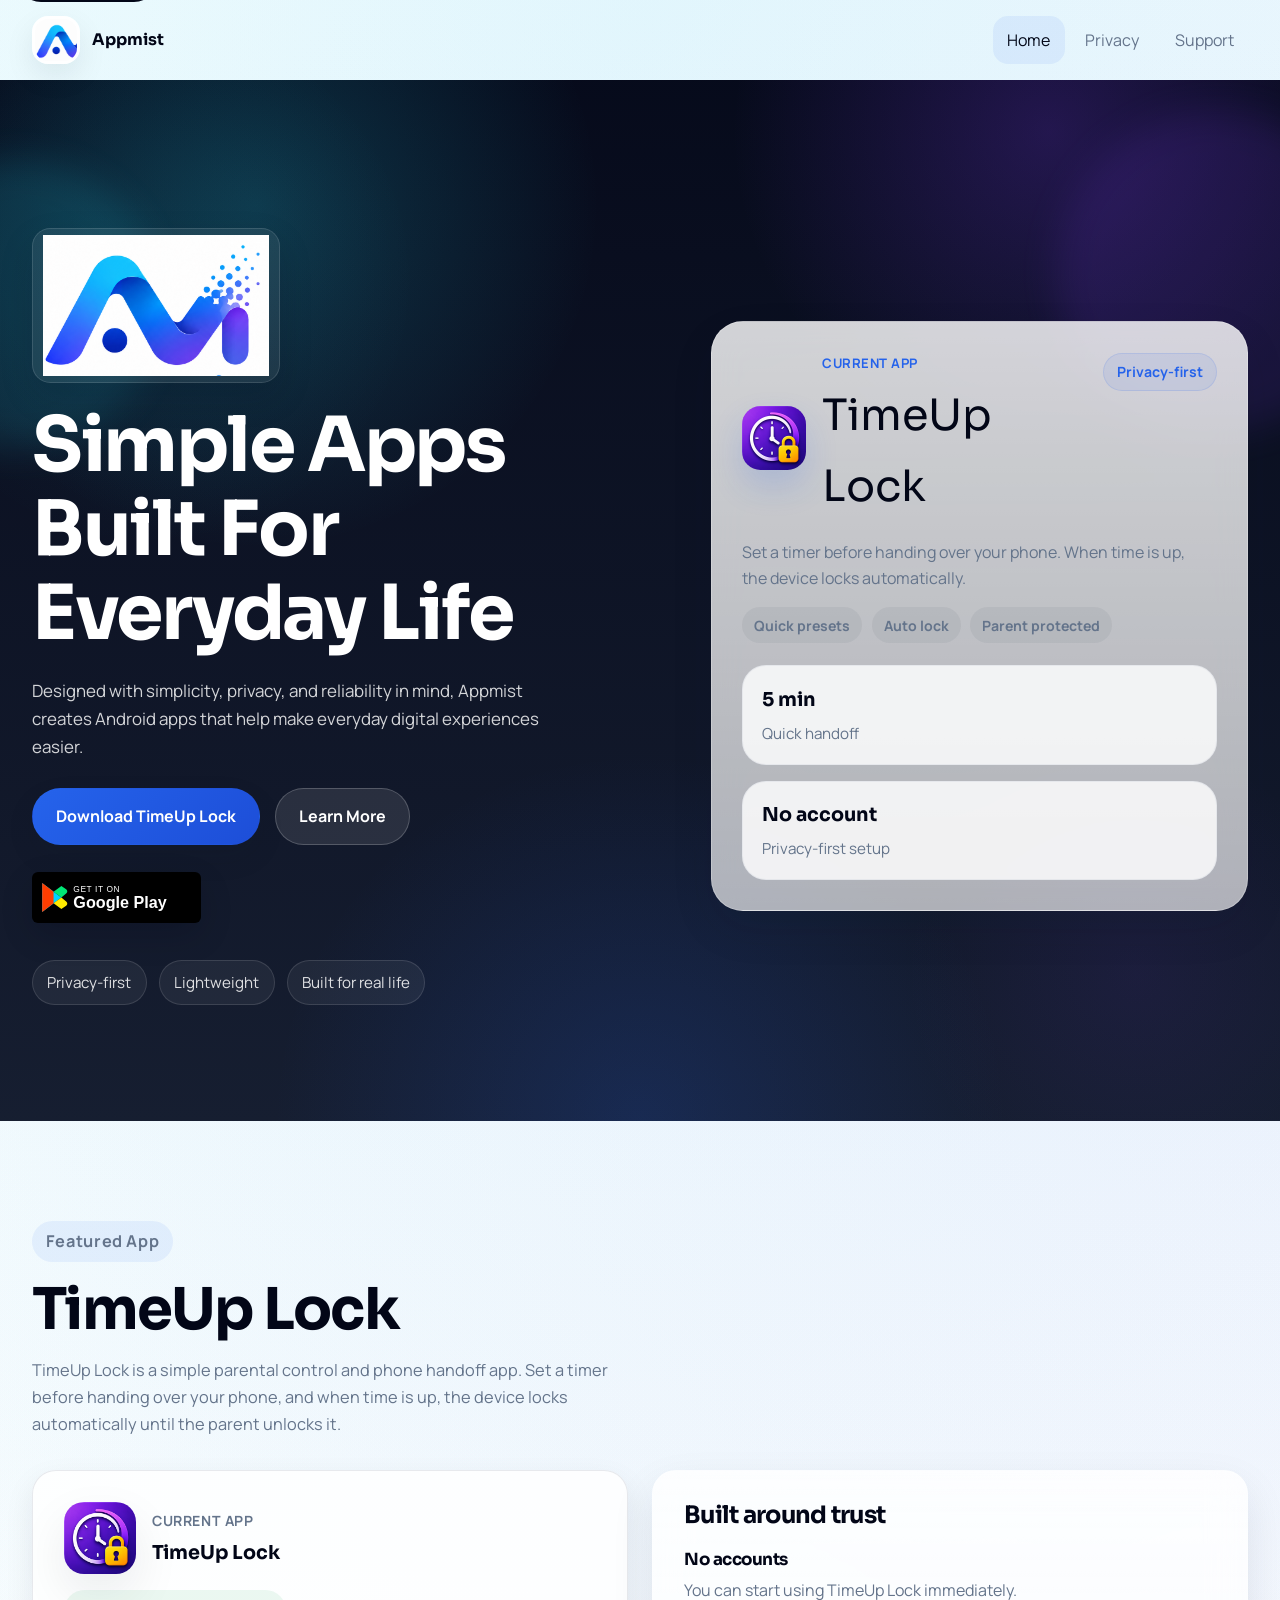
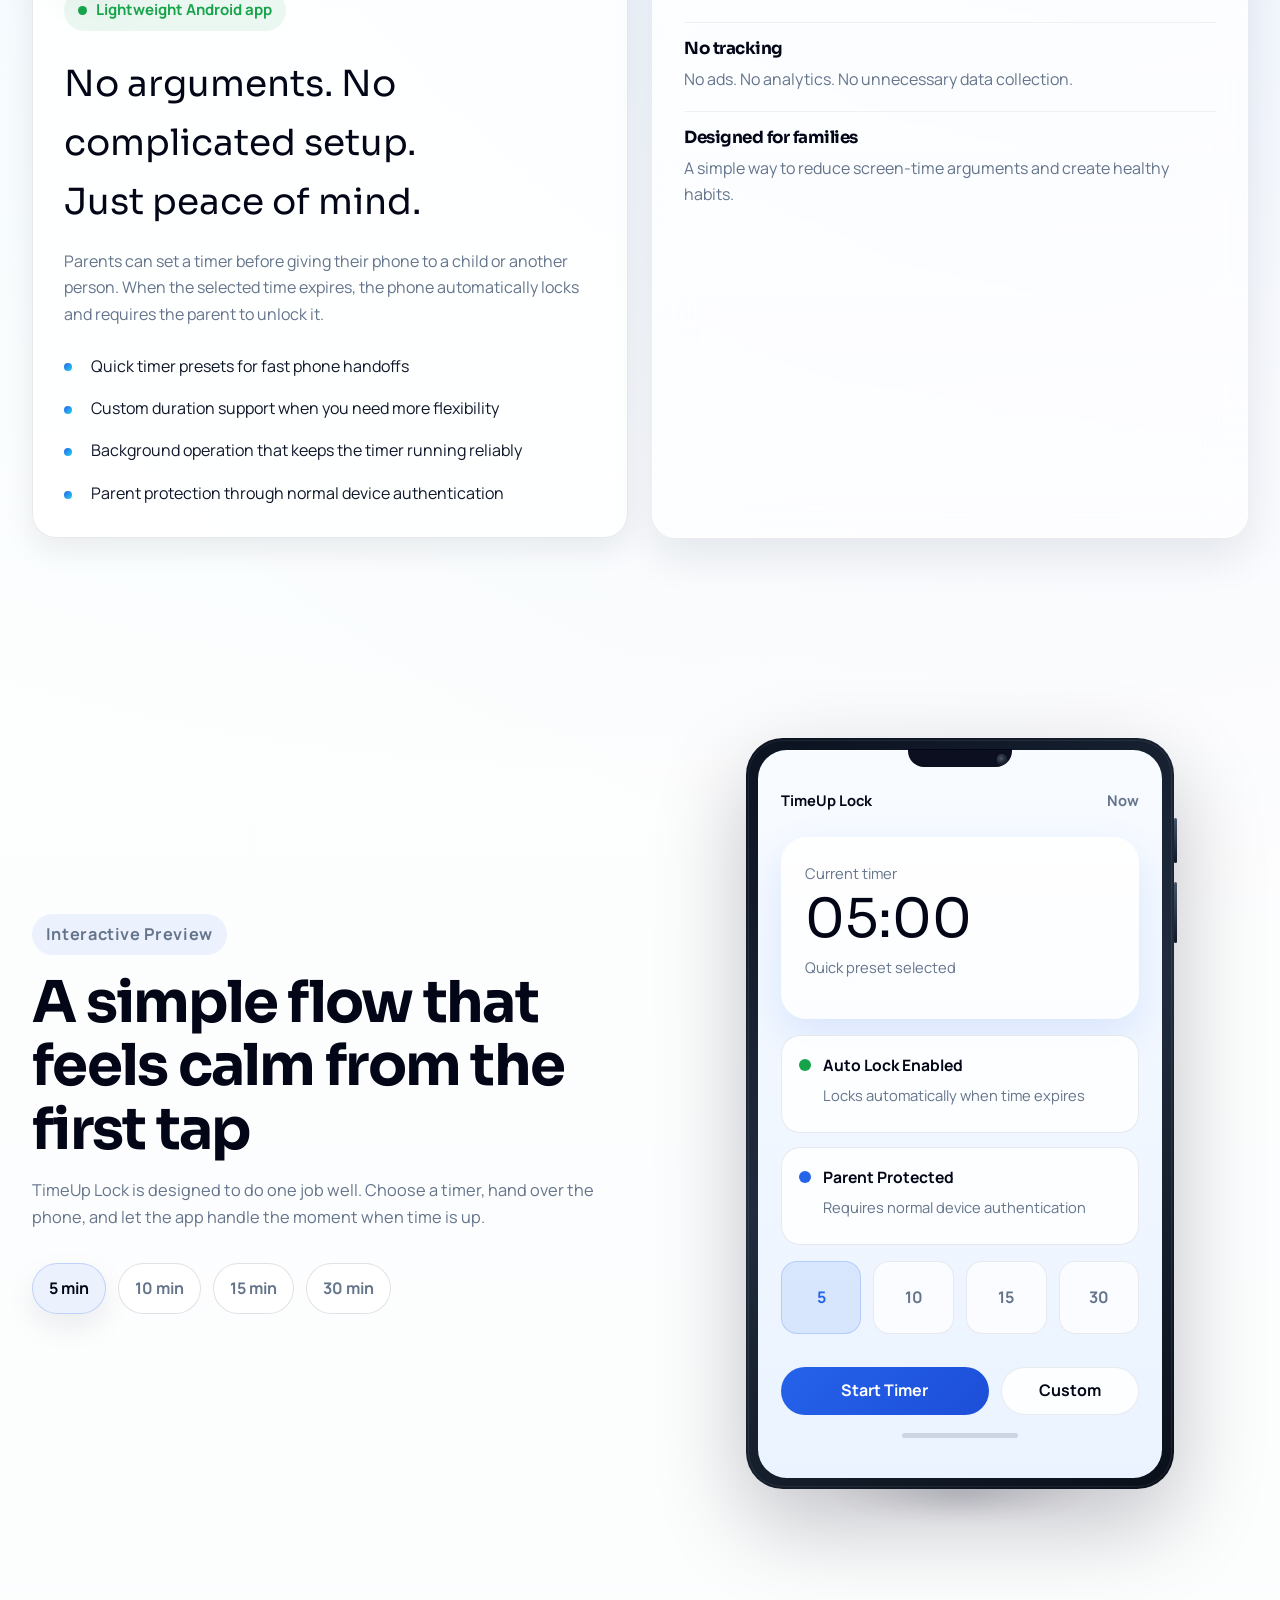
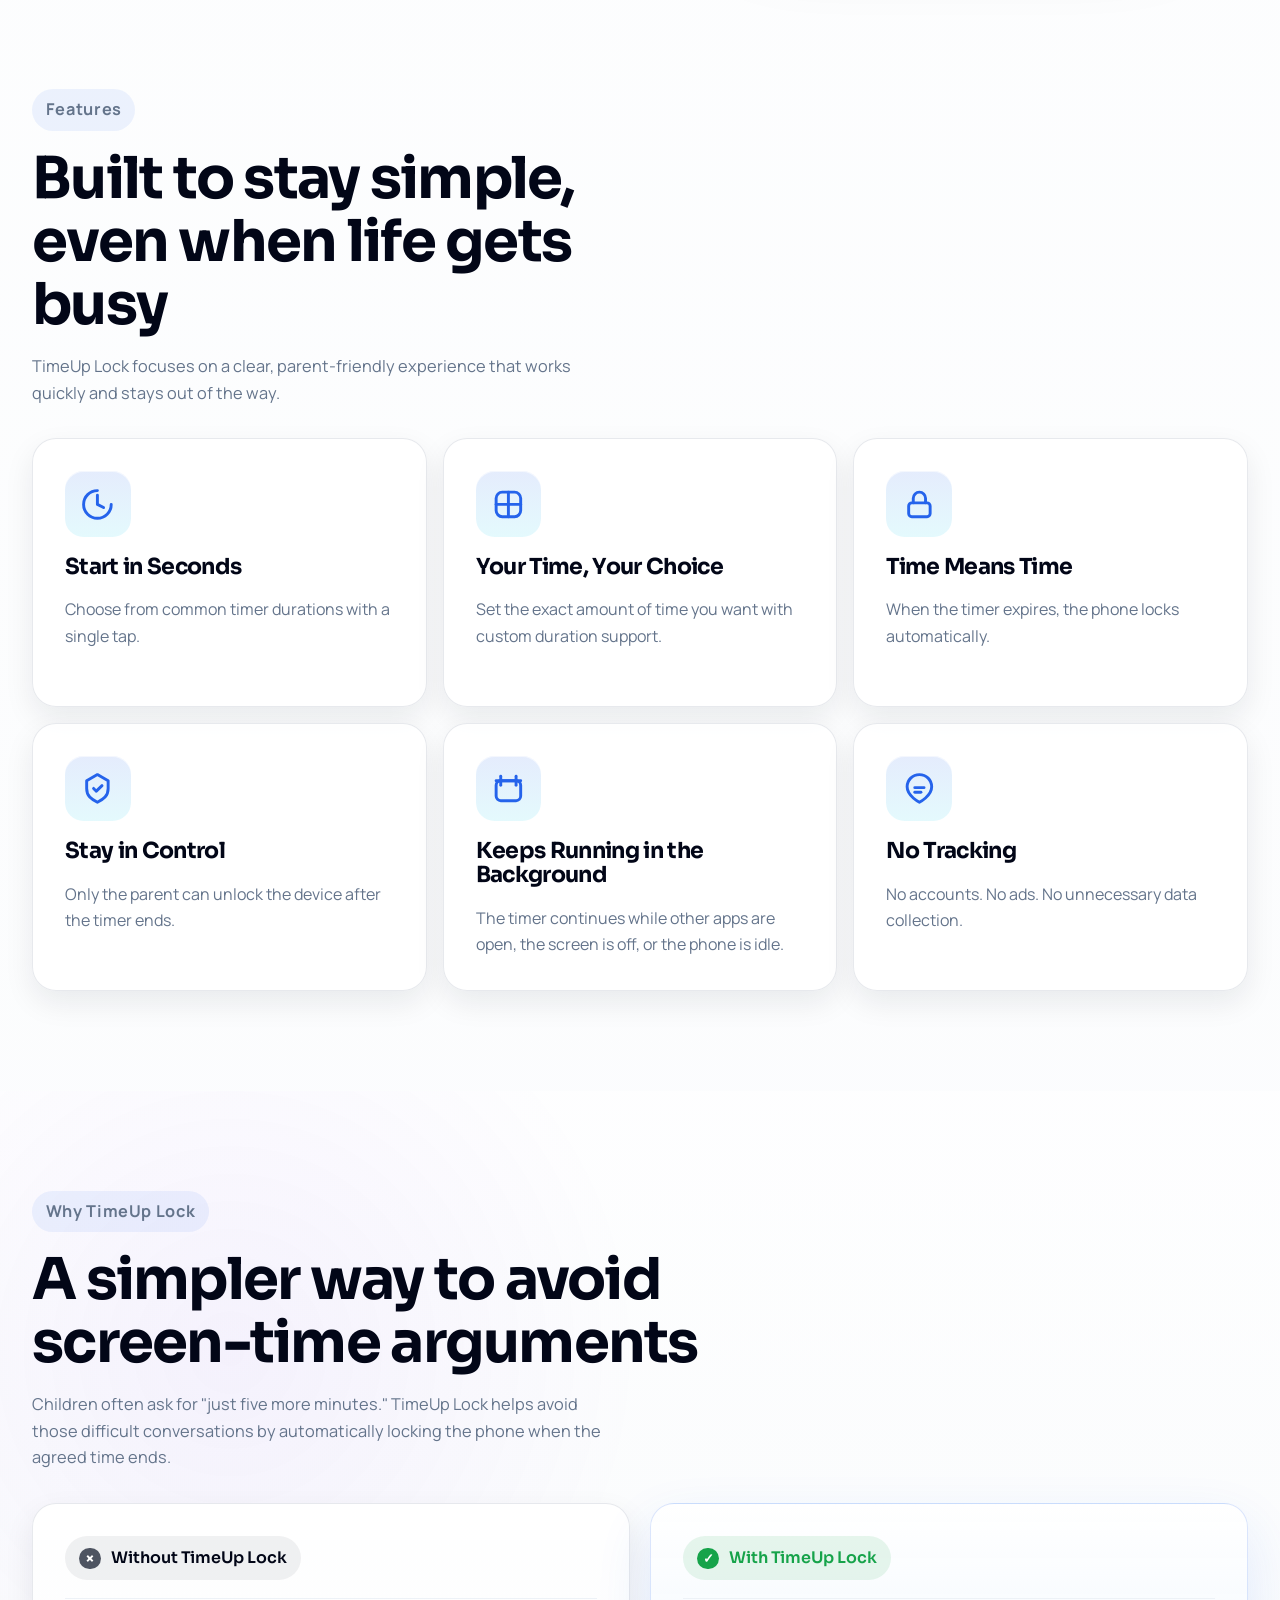
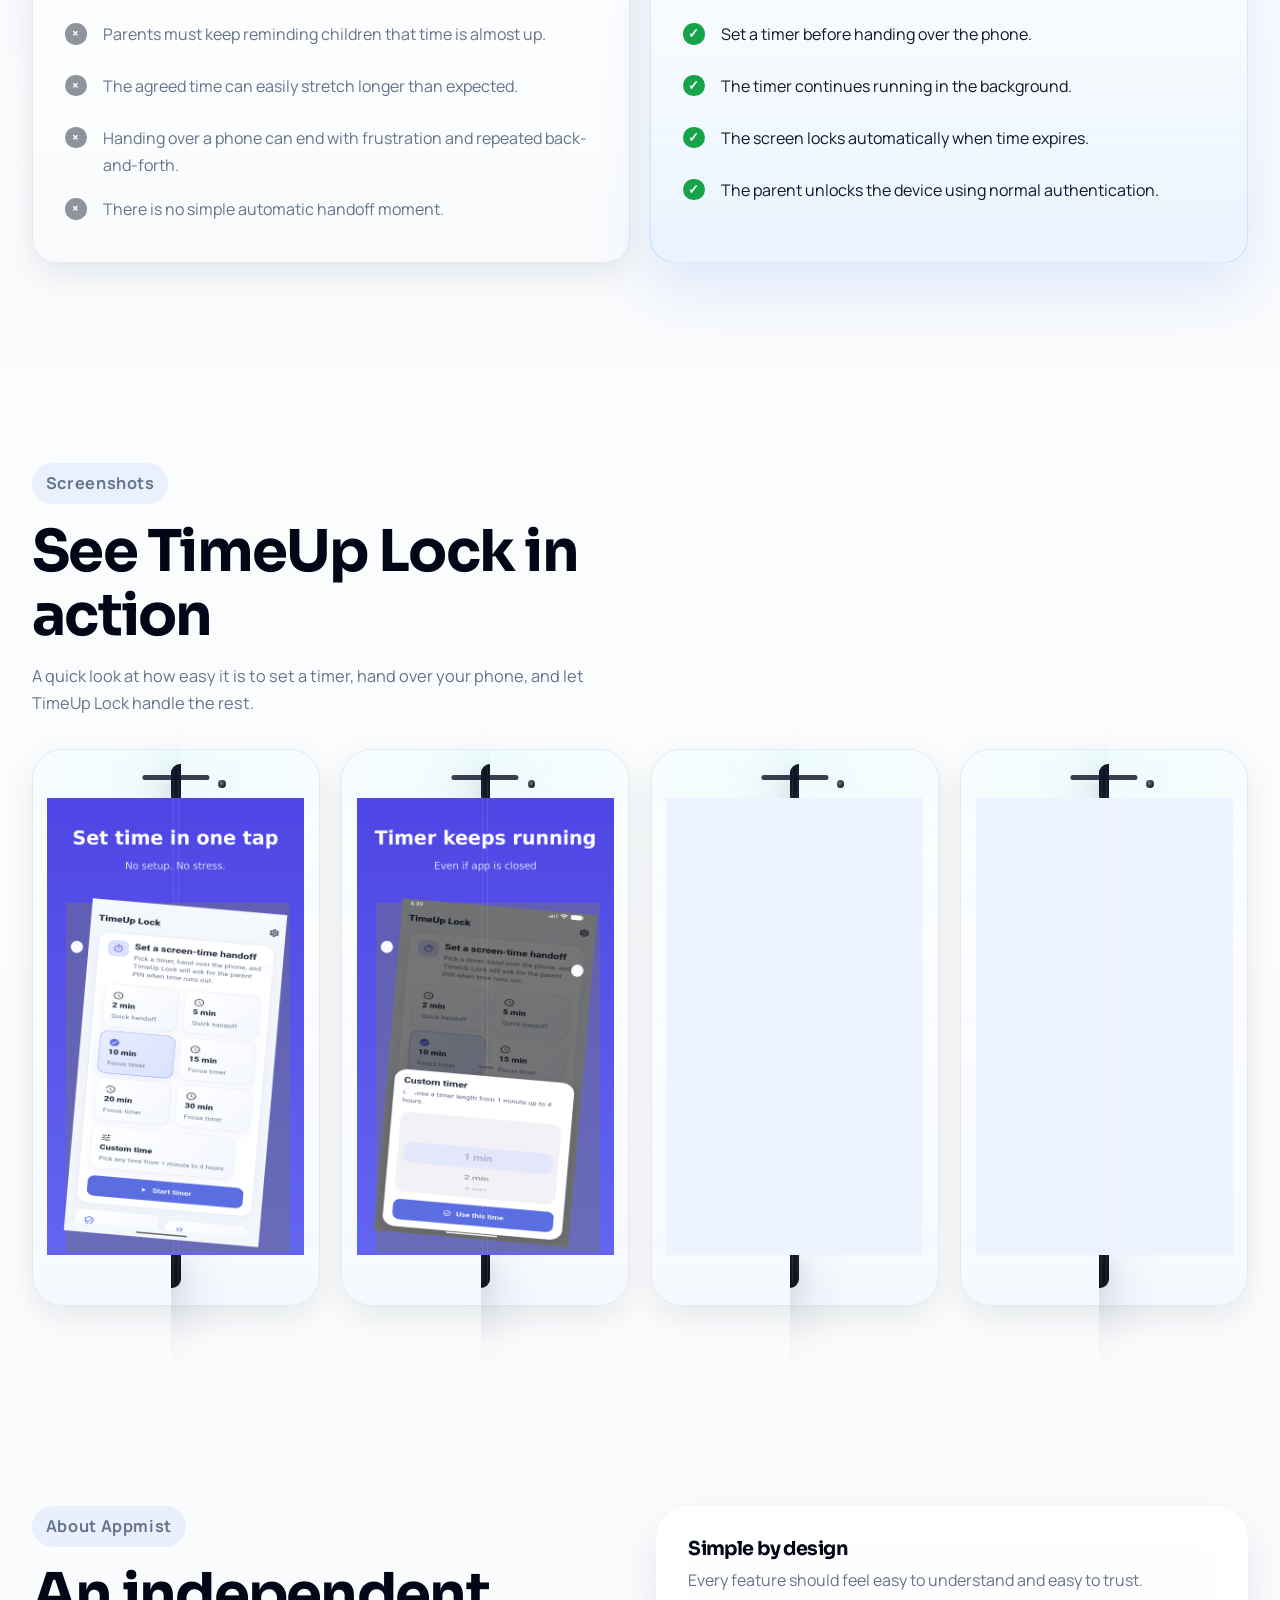
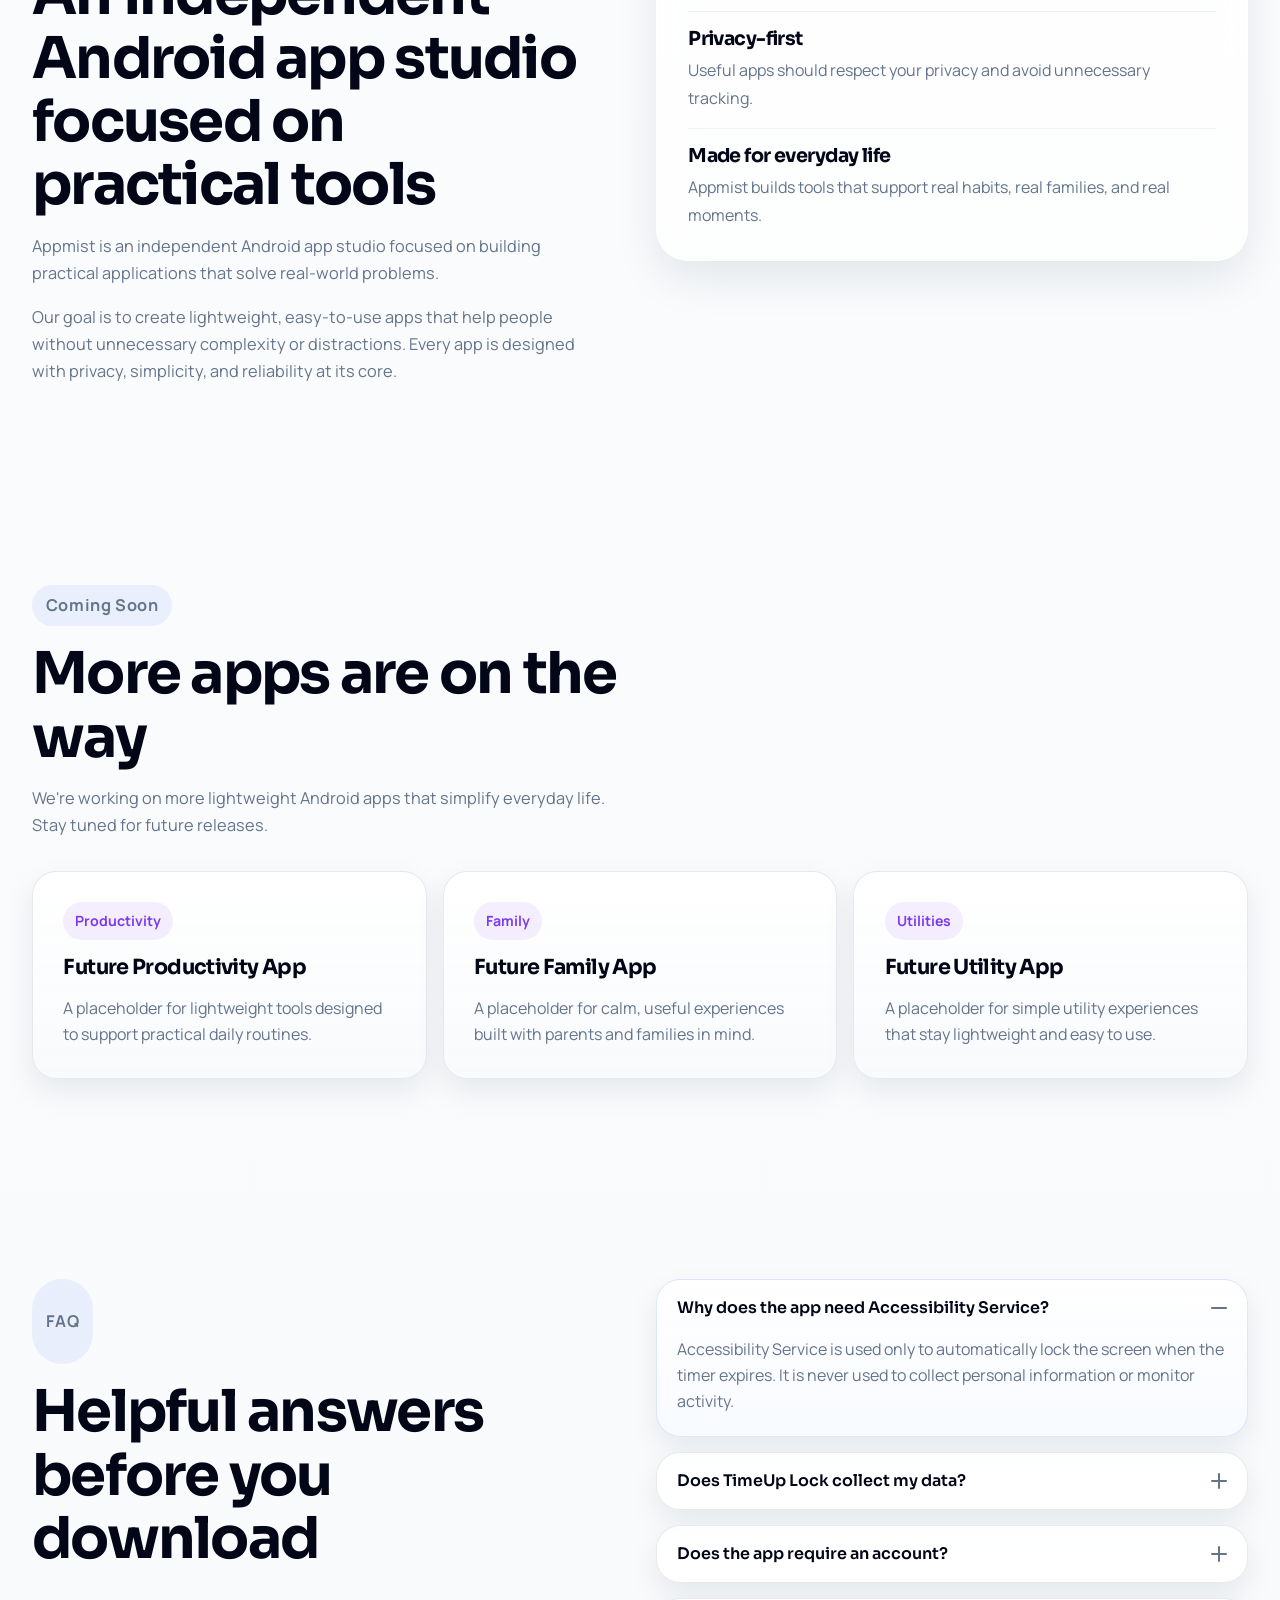
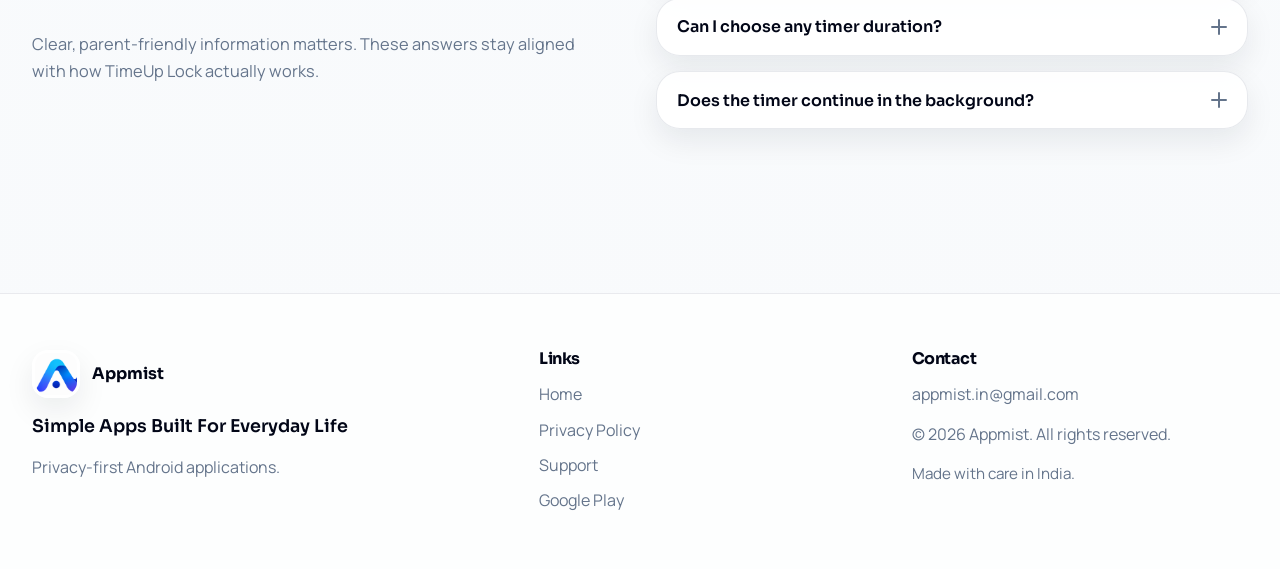
==== commit 9a3baa5f: "Changes to Design" ====
--- a/index.html
+++ b/index.html
@@ -186,11 +186,33 @@
 
           <div class="hero__visual" data-reveal="left">
             <div class="hero-card glass-panel">
-              <div class="hero-card__label">Current app</div>
-              <div class="hero-card__headline">TimeUp Lock</div>
+              <div class="hero-card__top">
+                <div class="hero-card__identity">
+                  <img
+                    class="hero-card__app-icon"
+                    src="assets/icons/timeup-lock-icon-web.png"
+                    alt="TimeUp Lock app icon"
+                    width="256"
+                    height="256"
+                    loading="lazy"
+                    decoding="async"
+                  />
+                  <div class="hero-card__identity-copy">
+                    <div class="hero-card__label">Current app</div>
+                    <div class="hero-card__headline">TimeUp Lock</div>
+                  </div>
+                </div>
+                <span class="hero-card__badge">Privacy-first</span>
+              </div>
               <p class="hero-card__copy">
-                Set a timer before handing over your phone. When time is up, the device locks automatically.
+                Set a timer before handing over your phone. When time is up, the device locks
+                automatically.
               </p>
+              <div class="hero-card__signals" aria-label="TimeUp Lock highlights">
+                <span>Quick presets</span>
+                <span>Auto lock</span>
+                <span>Parent protected</span>
+              </div>
               <div class="hero-card__metrics">
                 <article class="metric-card">
                   <span class="metric-card__value">5 min</span>
@@ -454,7 +476,7 @@
             <p class="eyebrow eyebrow--light">Why TimeUp Lock</p>
             <h2 id="comparison-title">A simpler way to avoid screen-time arguments</h2>
             <p>
-              Children often ask for “just five more minutes.” TimeUp Lock helps avoid those difficult
+              Children often ask for "just five more minutes." TimeUp Lock helps avoid those difficult
               conversations by automatically locking the phone when the agreed time ends.
             </p>
           </div>
@@ -520,14 +542,19 @@
               <button
                 class="screenshot-button"
                 type="button"
+                aria-label="Open screenshot showing quick timer presets and one-tap timer setup"
                 data-screenshot-modal-trigger
                 data-screenshot-src="assets/screenshots/timeup-lock-story-2.png"
                 data-screenshot-alt="TimeUp Lock screenshot showing quick timer presets and one-tap timer setup."
               >
                 <span class="device device--gallery" aria-hidden="true">
                   <span class="device__frame">
-                    <span class="device__notch"></span>
+                    <span class="device__speaker device__speaker--gallery"></span>
+                    <span class="device__camera device__camera--gallery"></span>
+                    <span class="device__side device__side--volume"></span>
+                    <span class="device__side device__side--power"></span>
                     <span class="device__screen">
+                      <span class="device__reflection"></span>
                       <img
                         class="device__image"
                         src="assets/screenshots/timeup-lock-story-2.png"
@@ -547,14 +574,19 @@
               <button
                 class="screenshot-button"
                 type="button"
+                aria-label="Open screenshot showing the custom timer picker while the timer keeps running"
                 data-screenshot-modal-trigger
                 data-screenshot-src="assets/screenshots/timeup-lock-story-3.png"
                 data-screenshot-alt="TimeUp Lock screenshot showing the custom timer picker while the timer keeps running."
               >
                 <span class="device device--gallery" aria-hidden="true">
                   <span class="device__frame">
-                    <span class="device__notch"></span>
+                    <span class="device__speaker device__speaker--gallery"></span>
+                    <span class="device__camera device__camera--gallery"></span>
+                    <span class="device__side device__side--volume"></span>
+                    <span class="device__side device__side--power"></span>
                     <span class="device__screen">
+                      <span class="device__reflection"></span>
                       <img
                         class="device__image"
                         src="assets/screenshots/timeup-lock-story-3.png"
@@ -574,14 +606,19 @@
               <button
                 class="screenshot-button"
                 type="button"
+                aria-label="Open screenshot showing the phone locked screen after time is up"
                 data-screenshot-modal-trigger
                 data-screenshot-src="assets/screenshots/timeup-lock-story-4.png"
                 data-screenshot-alt="TimeUp Lock screenshot showing the phone locked screen after time is up."
               >
                 <span class="device device--gallery" aria-hidden="true">
                   <span class="device__frame">
-                    <span class="device__notch"></span>
+                    <span class="device__speaker device__speaker--gallery"></span>
+                    <span class="device__camera device__camera--gallery"></span>
+                    <span class="device__side device__side--volume"></span>
+                    <span class="device__side device__side--power"></span>
                     <span class="device__screen">
+                      <span class="device__reflection"></span>
                       <img
                         class="device__image"
                         src="assets/screenshots/timeup-lock-story-4.png"
@@ -601,14 +638,19 @@
               <button
                 class="screenshot-button"
                 type="button"
+                aria-label="Open screenshot highlighting private and safe screen-time handoff with no data collected"
                 data-screenshot-modal-trigger
                 data-screenshot-src="assets/screenshots/timeup-lock-story-7.png"
                 data-screenshot-alt="TimeUp Lock screenshot highlighting private and safe screen-time handoff with no data collected."
               >
                 <span class="device device--gallery" aria-hidden="true">
                   <span class="device__frame">
-                    <span class="device__notch"></span>
+                    <span class="device__speaker device__speaker--gallery"></span>
+                    <span class="device__camera device__camera--gallery"></span>
+                    <span class="device__side device__side--volume"></span>
+                    <span class="device__side device__side--power"></span>
                     <span class="device__screen">
+                      <span class="device__reflection"></span>
                       <img
                         class="device__image"
                         src="assets/screenshots/timeup-lock-story-7.png"
@@ -668,7 +710,7 @@
             <p class="eyebrow eyebrow--light">Coming Soon</p>
             <h2 id="coming-soon-title">More apps are on the way</h2>
             <p>
-              We’re working on more lightweight Android apps that simplify everyday life. Stay tuned
+              We're working on more lightweight Android apps that simplify everyday life. Stay tuned
               for future releases.
             </p>
           </div>
@@ -706,7 +748,7 @@
           </div>
 
           <div class="faq-list" data-reveal="left">
-            <article class="faq-item">
+            <article class="faq-item is-open">
               <h3>
                 <button
                   class="faq-trigger"
@@ -718,11 +760,13 @@
                   <span class="faq-icon" aria-hidden="true"></span>
                 </button>
               </h3>
-              <div class="faq-panel" id="faq-panel-1">
-                <p>
-                  Accessibility Service is used only to automatically lock the screen when the timer
-                  expires. It is never used to collect personal information or monitor activity.
-                </p>
+              <div class="faq-panel" id="faq-panel-1" aria-hidden="false">
+                <div class="faq-panel__inner">
+                  <p>
+                    Accessibility Service is used only to automatically lock the screen when the timer
+                    expires. It is never used to collect personal information or monitor activity.
+                  </p>
+                </div>
               </div>
             </article>
 
@@ -738,8 +782,10 @@
                   <span class="faq-icon" aria-hidden="true"></span>
                 </button>
               </h3>
-              <div class="faq-panel" id="faq-panel-2" hidden>
-                <p>No. TimeUp Lock does not collect, store, or sell personal information.</p>
+              <div class="faq-panel" id="faq-panel-2" aria-hidden="true">
+                <div class="faq-panel__inner">
+                  <p>No. TimeUp Lock does not collect, store, or sell personal information.</p>
+                </div>
               </div>
             </article>
 
@@ -755,8 +801,10 @@
                   <span class="faq-icon" aria-hidden="true"></span>
                 </button>
               </h3>
-              <div class="faq-panel" id="faq-panel-3" hidden>
-                <p>No. You can start using TimeUp Lock immediately.</p>
+              <div class="faq-panel" id="faq-panel-3" aria-hidden="true">
+                <div class="faq-panel__inner">
+                  <p>No. You can start using TimeUp Lock immediately.</p>
+                </div>
               </div>
             </article>
 
@@ -772,8 +820,10 @@
                   <span class="faq-icon" aria-hidden="true"></span>
                 </button>
               </h3>
-              <div class="faq-panel" id="faq-panel-4" hidden>
-                <p>Yes. Use the built-in presets or create a custom timer.</p>
+              <div class="faq-panel" id="faq-panel-4" aria-hidden="true">
+                <div class="faq-panel__inner">
+                  <p>Yes. Use the built-in presets or create a custom timer.</p>
+                </div>
               </div>
             </article>
 
@@ -789,8 +839,10 @@
                   <span class="faq-icon" aria-hidden="true"></span>
                 </button>
               </h3>
-              <div class="faq-panel" id="faq-panel-5" hidden>
-                <p>Yes. The timer keeps running even if another app is open.</p>
+              <div class="faq-panel" id="faq-panel-5" aria-hidden="true">
+                <div class="faq-panel__inner">
+                  <p>Yes. The timer keeps running even if another app is open.</p>
+                </div>
               </div>
             </article>
           </div>
@@ -833,9 +885,8 @@
         <div class="site-footer__meta">
           <h2 class="site-footer__title">Contact</h2>
           <p><a href="mailto:appmist.in@gmail.com">appmist.in@gmail.com</a></p>
-          <p class="site-footer__copyright">
-            <span data-current-year></span> Appmist. All rights reserved.
-          </p>
+          <p class="site-footer__copyright">&copy; 2026 Appmist. All rights reserved.</p>
+          <p class="site-footer__note">Made with care in India.</p>
         </div>
       </div>
     </footer>
@@ -856,7 +907,7 @@
             aria-label="Close screenshot preview"
             data-screenshot-modal-close
           >
-            <span aria-hidden="true">×</span>
+            <span aria-hidden="true">&times;</span>
           </button>
         </div>
         <div class="image-modal__body">
--- a/style.css
+++ b/style.css
@@ -86,6 +86,7 @@
 body {
   margin: 0;
   min-width: 20rem;
+  overflow-x: clip;
   font-family: var(--font-body);
   font-size: 1rem;
   line-height: 1.65;
@@ -219,6 +220,7 @@
 }
 
 .section-heading p {
+  max-width: 36rem;
   font-size: 1.02rem;
   color: var(--color-text-muted);
 }
@@ -566,19 +568,19 @@
   position: relative;
   z-index: 1;
   display: grid;
-  gap: 1.25rem;
+  gap: 1.35rem;
 }
 
 .hero-brand {
   display: inline-flex;
   align-items: center;
   width: fit-content;
-  max-width: min(72vw, 18rem);
-  padding: 0.4rem 0.75rem;
+  max-width: min(68vw, 15.5rem);
+  padding: 0.35rem 0.65rem;
   border: 1px solid rgba(255, 255, 255, 0.12);
-  border-radius: 1.25rem;
-  background: rgba(255, 255, 255, 0.08);
-  box-shadow: 0 14px 34px rgba(2, 6, 23, 0.16);
+  border-radius: 1.15rem;
+  background: rgba(255, 255, 255, 0.07);
+  box-shadow: 0 14px 34px rgba(2, 6, 23, 0.14);
 }
 
 .hero-brand img {
@@ -588,33 +590,34 @@
 }
 
 .hero__content h1 {
-  max-width: 12ch;
+  max-width: 10.75ch;
   color: var(--color-surface);
   font-size: clamp(2.5rem, 8vw, 4.75rem);
 }
 
 .hero__intro {
-  max-width: 36rem;
-  font-size: 1.05rem;
+  max-width: 34rem;
+  font-size: 1.06rem;
   color: rgba(255, 255, 255, 0.82);
 }
 
 .hero__actions {
   display: flex;
   flex-wrap: wrap;
+  align-items: center;
   gap: 0.9rem;
-  margin-top: 0.5rem;
+  margin-top: 0.35rem;
 }
 
 .play-badge {
   display: inline-flex;
   align-items: center;
   width: fit-content;
-  margin-top: 1rem;
+  margin-top: 0.35rem;
   padding: 0;
-  border-radius: 0.9rem;
+  border-radius: 1rem;
   background: transparent;
-  box-shadow: 0 10px 32px rgba(2, 6, 23, 0.18);
+  box-shadow: 0 12px 32px rgba(2, 6, 23, 0.18);
   transition:
     transform var(--transition-fast),
     box-shadow var(--transition-fast);
@@ -629,7 +632,7 @@
 .play-badge img {
   display: block;
   width: auto;
-  height: 3rem;
+  height: 3.15rem;
   max-width: 100%;
 }
 
@@ -690,7 +693,7 @@
 }
 
 .hero-card {
-  padding: 1.75rem;
+  padding: 1.9rem;
   border-radius: var(--radius-xl);
   transition:
     transform var(--transition-slow),
@@ -701,13 +704,36 @@
 .hero-card:hover,
 .hero-card:focus-within {
   transform: translateY(-4px);
-  box-shadow: 0 24px 62px rgba(2, 6, 23, 0.22);
+  box-shadow: 0 28px 68px rgba(2, 6, 23, 0.2);
+}
+
+.hero-card__top {
+  display: grid;
+  gap: 1rem;
+}
+
+.hero-card__identity {
+  display: flex;
+  align-items: center;
+  gap: 1rem;
+}
+
+.hero-card__app-icon {
+  width: 4rem;
+  height: 4rem;
+  flex: 0 0 auto;
+  border-radius: 1.15rem;
+  box-shadow: 0 16px 32px rgba(37, 99, 235, 0.18);
+}
+
+.hero-card__identity-copy {
+  display: grid;
+  gap: 0.35rem;
 }
 
 .hero-card__label {
-  margin-bottom: 0.75rem;
   color: var(--color-primary);
-  font-size: 0.9rem;
+  font-size: 0.82rem;
   font-weight: 700;
   letter-spacing: 0.04em;
   text-transform: uppercase;
@@ -715,19 +741,54 @@
 
 .hero-card__headline {
   font-family: var(--font-heading);
-  font-size: clamp(1.8rem, 4vw, 2.8rem);
+  font-size: clamp(1.85rem, 4vw, 2.7rem);
   color: var(--color-dark);
 }
 
+.hero-card__badge {
+  display: inline-flex;
+  align-items: center;
+  justify-self: start;
+  width: fit-content;
+  min-height: 2rem;
+  padding: 0.4rem 0.8rem;
+  border: 1px solid rgba(37, 99, 235, 0.12);
+  border-radius: var(--radius-pill);
+  background: rgba(37, 99, 235, 0.08);
+  color: var(--color-primary);
+  font-size: 0.88rem;
+  font-weight: 700;
+}
+
 .hero-card__copy {
-  margin-top: 0.9rem;
-  color: var(--color-text-muted);
+  margin-top: 1rem;
+  max-width: 28rem;
+  color: var(--color-text-muted);
+}
+
+.hero-card__signals {
+  display: flex;
+  flex-wrap: wrap;
+  gap: 0.6rem;
+  margin-top: 1rem;
+}
+
+.hero-card__signals span {
+  display: inline-flex;
+  align-items: center;
+  min-height: 2rem;
+  padding: 0.4rem 0.75rem;
+  border-radius: var(--radius-pill);
+  background: rgba(15, 23, 42, 0.05);
+  color: var(--color-text-muted);
+  font-size: 0.88rem;
+  font-weight: 700;
 }
 
 .hero-card__metrics {
   display: grid;
   gap: 1rem;
-  margin-top: 1.5rem;
+  margin-top: 1.35rem;
 }
 
 /* ==========================================================================
@@ -868,12 +929,13 @@
    ========================================================================== */
 .featured-app {
   display: grid;
-  gap: 1.25rem;
+  gap: 1.5rem;
 }
 
 .featured-app__summary,
 .featured-app__trust {
-  padding: 1.75rem;
+  height: 100%;
+  padding: 1.95rem;
 }
 
 .featured-app__identity {
@@ -932,26 +994,29 @@
 }
 
 .featured-app__lede {
-  margin-top: 1.25rem;
+  max-width: 15ch;
+  margin-top: 1.4rem;
   font-family: var(--font-heading);
   font-size: clamp(1.5rem, 4vw, 2.25rem);
   color: var(--color-dark);
 }
 
 .featured-app__body {
+  max-width: 33rem;
   margin-top: 1rem;
   color: var(--color-text-muted);
 }
 
 .bullet-list {
   display: grid;
-  gap: 0.95rem;
-  margin-top: 1.5rem;
+  gap: 1rem;
+  margin-top: 1.6rem;
 }
 
 .bullet-list li {
   position: relative;
-  padding-left: 1.5rem;
+  max-width: 33rem;
+  padding-left: 1.65rem;
   color: var(--color-text);
 }
 
@@ -959,7 +1024,7 @@
   content: "";
   position: absolute;
   left: 0;
-  top: 0.72rem;
+  top: 0.68rem;
   width: 0.5rem;
   height: 0.5rem;
   border-radius: 50%;
@@ -972,12 +1037,12 @@
 
 .trust-list {
   display: grid;
-  gap: 1rem;
-  margin-top: 1.25rem;
+  gap: 1.15rem;
+  margin-top: 1.4rem;
 }
 
 .trust-item {
-  padding-top: 1rem;
+  padding-top: 1.1rem;
   border-top: 1px solid var(--color-divider);
 }
 
@@ -1043,9 +1108,23 @@
 
 .device {
   position: relative;
-  width: min(100%, 24.75rem);
+  width: min(100%, 25.5rem);
   margin-inline: auto;
   transition: transform var(--transition-slow);
+}
+
+.device::before {
+  content: "";
+  position: absolute;
+  left: 8%;
+  right: 8%;
+  bottom: -1.2rem;
+  height: 2.4rem;
+  border-radius: 50%;
+  background: radial-gradient(circle, rgba(15, 23, 42, 0.2), transparent 72%);
+  filter: blur(10px);
+  opacity: 0.85;
+  z-index: -1;
 }
 
 .device:hover {
@@ -1055,10 +1134,19 @@
 .device__frame {
   position: relative;
   border-radius: var(--radius-device);
-  padding: 0.78rem;
+  padding: 0.72rem;
   background:
-    linear-gradient(145deg, #0d1420, #202938 50%, #090d16);
+    linear-gradient(150deg, #0b1220 0%, #202c3d 48%, #0a101a 100%);
   box-shadow: var(--shadow-float);
+}
+
+.device__frame::after {
+  content: "";
+  position: absolute;
+  inset: 0.12rem;
+  border-radius: calc(var(--radius-device) - 0.12rem);
+  border: 1px solid rgba(255, 255, 255, 0.08);
+  pointer-events: none;
 }
 
 .device__notch {
@@ -1105,17 +1193,30 @@
 }
 
 .device__screen {
+  position: relative;
   overflow: hidden;
-  min-height: 44.5rem;
+  min-height: 45.5rem;
   border-radius: calc(var(--radius-device) - 0.5rem);
   background:
     linear-gradient(180deg, #f8fbff 0%, #eaf3ff 100%);
+}
+
+.device__reflection {
+  position: absolute;
+  inset: 0;
+  z-index: 1;
+  pointer-events: none;
+  background:
+    linear-gradient(120deg, rgba(255, 255, 255, 0.22) 0%, rgba(255, 255, 255, 0.05) 18%, transparent 34%),
+    linear-gradient(180deg, rgba(255, 255, 255, 0.08), transparent 28%);
 }
 
 .device__image {
   display: block;
   width: 100%;
   height: 100%;
+  position: relative;
+  z-index: 0;
   object-fit: cover;
   object-position: top center;
 }
@@ -1123,7 +1224,7 @@
 .screen-app {
   display: grid;
   gap: 1rem;
-  min-height: 44.5rem;
+  min-height: 45.5rem;
   padding: 1.9rem 1.45rem 1.45rem;
 }
 
@@ -1282,20 +1383,23 @@
    ========================================================================== */
 .feature-grid {
   display: grid;
+  grid-auto-rows: 1fr;
   gap: 1rem;
 }
 
 .feature-card {
   display: grid;
-  gap: 1rem;
-  padding: 1.85rem;
+  align-content: start;
+  gap: 1.1rem;
+  height: 100%;
+  padding: 2rem;
 }
 
 .feature-card__icon {
-  width: 3.75rem;
-  height: 3.75rem;
-  padding: 0.85rem;
-  border-radius: 1rem;
+  width: 4.1rem;
+  height: 4.1rem;
+  padding: 0.9rem;
+  border-radius: 1.15rem;
   background:
     linear-gradient(180deg, rgba(37, 99, 235, 0.12), rgba(34, 211, 238, 0.12));
   color: var(--color-primary);
@@ -1323,23 +1427,29 @@
    ========================================================================== */
 .comparison-grid {
   display: grid;
-  gap: 1rem;
+  gap: 1.25rem;
 }
 
 .comparison-card {
-  padding: 1.85rem;
+  height: 100%;
+  padding: 2rem;
+}
+
+.comparison-grid .comparison-card:first-child {
+  background: linear-gradient(180deg, rgba(255, 255, 255, 0.94), rgba(248, 250, 252, 0.96));
 }
 
 .card--highlight {
   border-color: rgba(37, 99, 235, 0.16);
   background:
-    linear-gradient(180deg, rgba(255, 255, 255, 0.96), rgba(230, 241, 255, 0.88));
+    linear-gradient(180deg, rgba(255, 255, 255, 0.98), rgba(232, 243, 255, 0.94));
+  box-shadow: 0 24px 56px rgba(37, 99, 235, 0.12);
 }
 
 .comparison-card__header {
   display: flex;
   align-items: center;
-  padding-bottom: 1rem;
+  padding-bottom: 1.1rem;
   border-bottom: 1px solid var(--color-divider);
 }
 
@@ -1371,7 +1481,7 @@
 }
 
 .comparison-card__status--negative::before {
-  content: "×";
+  content: "\00D7";
   color: var(--color-surface);
   background: rgba(15, 23, 42, 0.72);
 }
@@ -1382,21 +1492,25 @@
 }
 
 .comparison-card__status--positive::before {
-  content: "✓";
+  content: "\2713";
   color: var(--color-surface);
   background: var(--color-success);
 }
 
+.comparison-list--muted .comparison-list__item {
+  color: var(--color-text-muted);
+}
+
 .comparison-list {
   display: grid;
-  gap: 1rem;
-  margin-top: 1.25rem;
+  gap: 1.15rem;
+  margin-top: 1.4rem;
 }
 
 .comparison-list__item {
   position: relative;
-  min-height: 2rem;
-  padding-left: 2rem;
+  min-height: 2.1rem;
+  padding-left: 2.35rem;
   color: var(--color-text);
 }
 
@@ -1416,12 +1530,12 @@
 }
 
 .comparison-list__item--positive::before {
-  content: "✓";
+  content: "\2713";
   background: var(--color-success);
 }
 
 .comparison-list__item--negative::before {
-  content: "×";
+  content: "\00D7";
   background: rgba(15, 23, 42, 0.46);
 }
 
@@ -1430,25 +1544,85 @@
    ========================================================================== */
 .screenshot-gallery {
   display: grid;
-  gap: 1rem;
+  gap: 1.35rem;
 }
 
 .screenshot-card {
-  padding: 1.35rem;
+  display: flex;
+  align-items: center;
+  justify-content: center;
+  min-height: 100%;
+  padding: 1.35rem 1rem 1.5rem;
+  border-radius: 1.9rem;
+  background:
+    radial-gradient(circle at top, rgba(34, 211, 238, 0.08), transparent 42%),
+    linear-gradient(180deg, rgba(255, 255, 255, 0.92), rgba(244, 248, 255, 0.9));
 }
 
 .device--gallery {
-  width: min(100%, 16rem);
+  width: min(100%, 17.25rem);
 }
 
 .device--gallery .device__screen {
-  min-height: 22rem;
+  min-height: 0;
+  aspect-ratio: 9 / 16;
+  border-radius: 1.65rem;
+  background: #eef4ff;
+}
+
+.device--gallery .device__frame {
+  padding: 0.6rem;
+  border-radius: 2.1rem;
+  box-shadow:
+    0 28px 64px rgba(15, 23, 42, 0.22),
+    0 12px 24px rgba(15, 23, 42, 0.08);
+}
+
+.device__speaker--gallery {
+  position: absolute;
+  left: 50%;
+  top: 0.7rem;
+  z-index: 3;
+  width: 4.2rem;
+  height: 0.34rem;
+  transform: translateX(-50%);
+  border-radius: var(--radius-pill);
+  background: rgba(15, 23, 42, 0.82);
+}
+
+.device__camera--gallery {
+  position: absolute;
+  left: 50%;
+  top: 1.02rem;
+  z-index: 3;
+  width: 0.46rem;
+  height: 0.46rem;
+  margin-left: 2.65rem;
+  border-radius: 50%;
+  background: radial-gradient(circle at 40% 40%, #6b7280, #111827 68%);
+  box-shadow: inset 0 0 0 1px rgba(255, 255, 255, 0.08);
+}
+
+.device--gallery .device__side--volume {
+  top: 4.6rem;
+  height: 2.5rem;
+}
+
+.device--gallery .device__side--power {
+  top: 8rem;
+  height: 3.4rem;
+}
+
+.device--gallery .device__image {
+  object-fit: contain;
+  background: #eef4ff;
 }
 
 .screenshot-button {
   width: 100%;
   padding: 0;
   border: 0;
+  border-radius: 1.4rem;
   background: transparent;
   color: inherit;
 }
@@ -1461,8 +1635,8 @@
 
 .screenshot-button:hover .device,
 .screenshot-button:focus-visible .device {
-  transform: translateY(-6px) scale(1.01);
-  filter: saturate(1.03);
+  transform: translateY(-8px) scale(1.015);
+  filter: saturate(1.04);
 }
 
 .mock-screen {
@@ -1616,8 +1790,16 @@
   align-items: start;
 }
 
+.about-layout .section-heading {
+  max-width: 35rem;
+}
+
+.about-layout .section-heading p + p {
+  margin-top: 0.1rem;
+}
+
 .about-panel {
-  padding: 1.75rem;
+  padding: 1.95rem;
   border-radius: var(--radius-xl);
 }
 
@@ -1633,6 +1815,7 @@
 
 .about-panel__item p {
   margin-top: 0.5rem;
+  line-height: 1.72;
   color: var(--color-text-muted);
 }
 
@@ -1646,8 +1829,11 @@
 
 .coming-card {
   display: grid;
+  align-content: start;
   gap: 1rem;
-  padding: 1.75rem;
+  height: 100%;
+  padding: 1.9rem;
+  background: linear-gradient(180deg, rgba(255, 255, 255, 0.92), rgba(248, 250, 252, 0.96));
 }
 
 .coming-card__pill {
@@ -1680,18 +1866,28 @@
 
 .faq-list {
   display: grid;
-  gap: 0.85rem;
+  gap: 0.95rem;
 }
 
 .faq-item {
+  display: grid;
+  grid-template-rows: auto 0fr;
   border: 1px solid rgba(229, 231, 235, 0.9);
   border-radius: var(--radius-lg);
   background: rgba(255, 255, 255, 0.88);
   box-shadow: var(--shadow-sm);
   transition:
+    grid-template-rows 260ms ease,
     transform var(--transition-fast),
     box-shadow var(--transition-fast),
-    border-color var(--transition-fast);
+    border-color var(--transition-fast),
+    background-color var(--transition-fast);
+}
+
+.faq-item.is-open {
+  grid-template-rows: auto 1fr;
+  background: linear-gradient(180deg, rgba(255, 255, 255, 0.96), rgba(247, 250, 255, 0.94));
+  border-color: rgba(37, 99, 235, 0.14);
 }
 
 .faq-item:hover,
@@ -1723,6 +1919,7 @@
   flex: 0 0 auto;
   width: 1rem;
   height: 1rem;
+  transition: transform var(--transition-base);
 }
 
 .faq-icon::before,
@@ -1748,8 +1945,27 @@
   transform: translate(-50%, -50%) rotate(90deg) scaleX(0.6);
 }
 
+.faq-trigger[aria-expanded="true"] .faq-icon {
+  transform: rotate(180deg);
+}
+
 .faq-panel {
-  padding: 0 1.25rem 1.2rem;
+  overflow: hidden;
+  opacity: 0;
+  padding: 0 1.25rem;
+  transition:
+    opacity 220ms ease,
+    padding var(--transition-base);
+  color: var(--color-text-muted);
+}
+
+.faq-panel__inner {
+  padding-bottom: 1.2rem;
+}
+
+.faq-item.is-open .faq-panel {
+  opacity: 1;
+  padding: 0 1.25rem 0.1rem;
   color: var(--color-text-muted);
 }
 
@@ -1758,14 +1974,14 @@
    ========================================================================== */
 .site-footer {
   margin-top: 4rem;
-  padding: 3rem 0;
+  padding: 3.5rem 0;
   border-top: 1px solid rgba(229, 231, 235, 0.85);
   background: rgba(255, 255, 255, 0.75);
 }
 
 .site-footer__inner {
   display: grid;
-  gap: 2rem;
+  gap: 2.25rem;
 }
 
 .site-footer__brand,
@@ -1789,9 +2005,14 @@
 
 .site-footer__description,
 .site-footer__copyright,
+.site-footer__note,
 .site-footer__meta p,
 .site-footer__list a {
   color: var(--color-text-muted);
+}
+
+.site-footer__note {
+  font-size: 0.95rem;
 }
 
 .site-footer__title {
@@ -1838,6 +2059,11 @@
   .screenshot-gallery,
   .coming-grid {
     grid-template-columns: repeat(2, minmax(0, 1fr));
+  }
+
+  .hero-card__top {
+    grid-template-columns: minmax(0, 1fr) auto;
+    align-items: start;
   }
 }
 
@@ -1923,7 +2149,11 @@
   }
 
   .device {
-    width: min(100%, 25.75rem);
+    width: min(100%, 26.75rem);
+  }
+
+  .screenshot-card {
+    padding-inline: 0.9rem;
   }
 }
 
@@ -1985,3 +2215,5 @@
     transform: translate3d(1.2rem, -1rem, 0) scale(1.06);
   }
 }
+
+
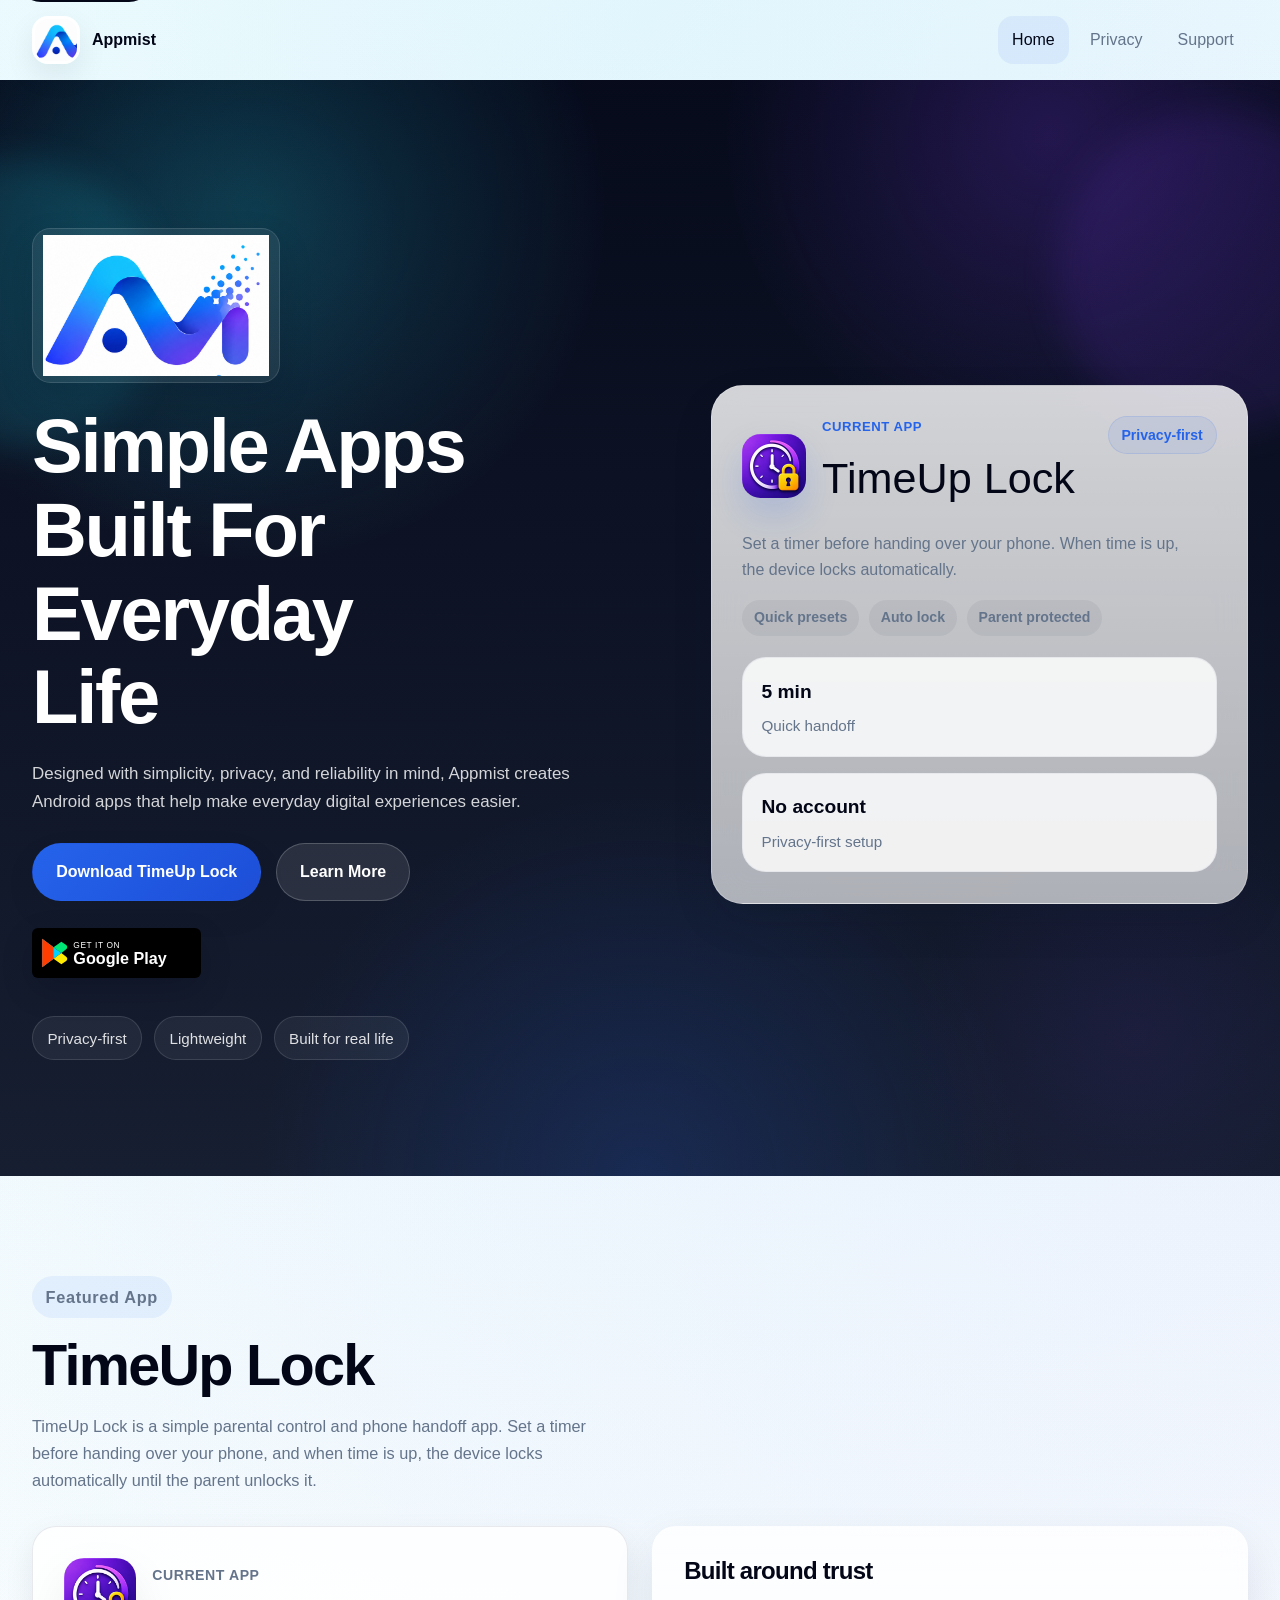
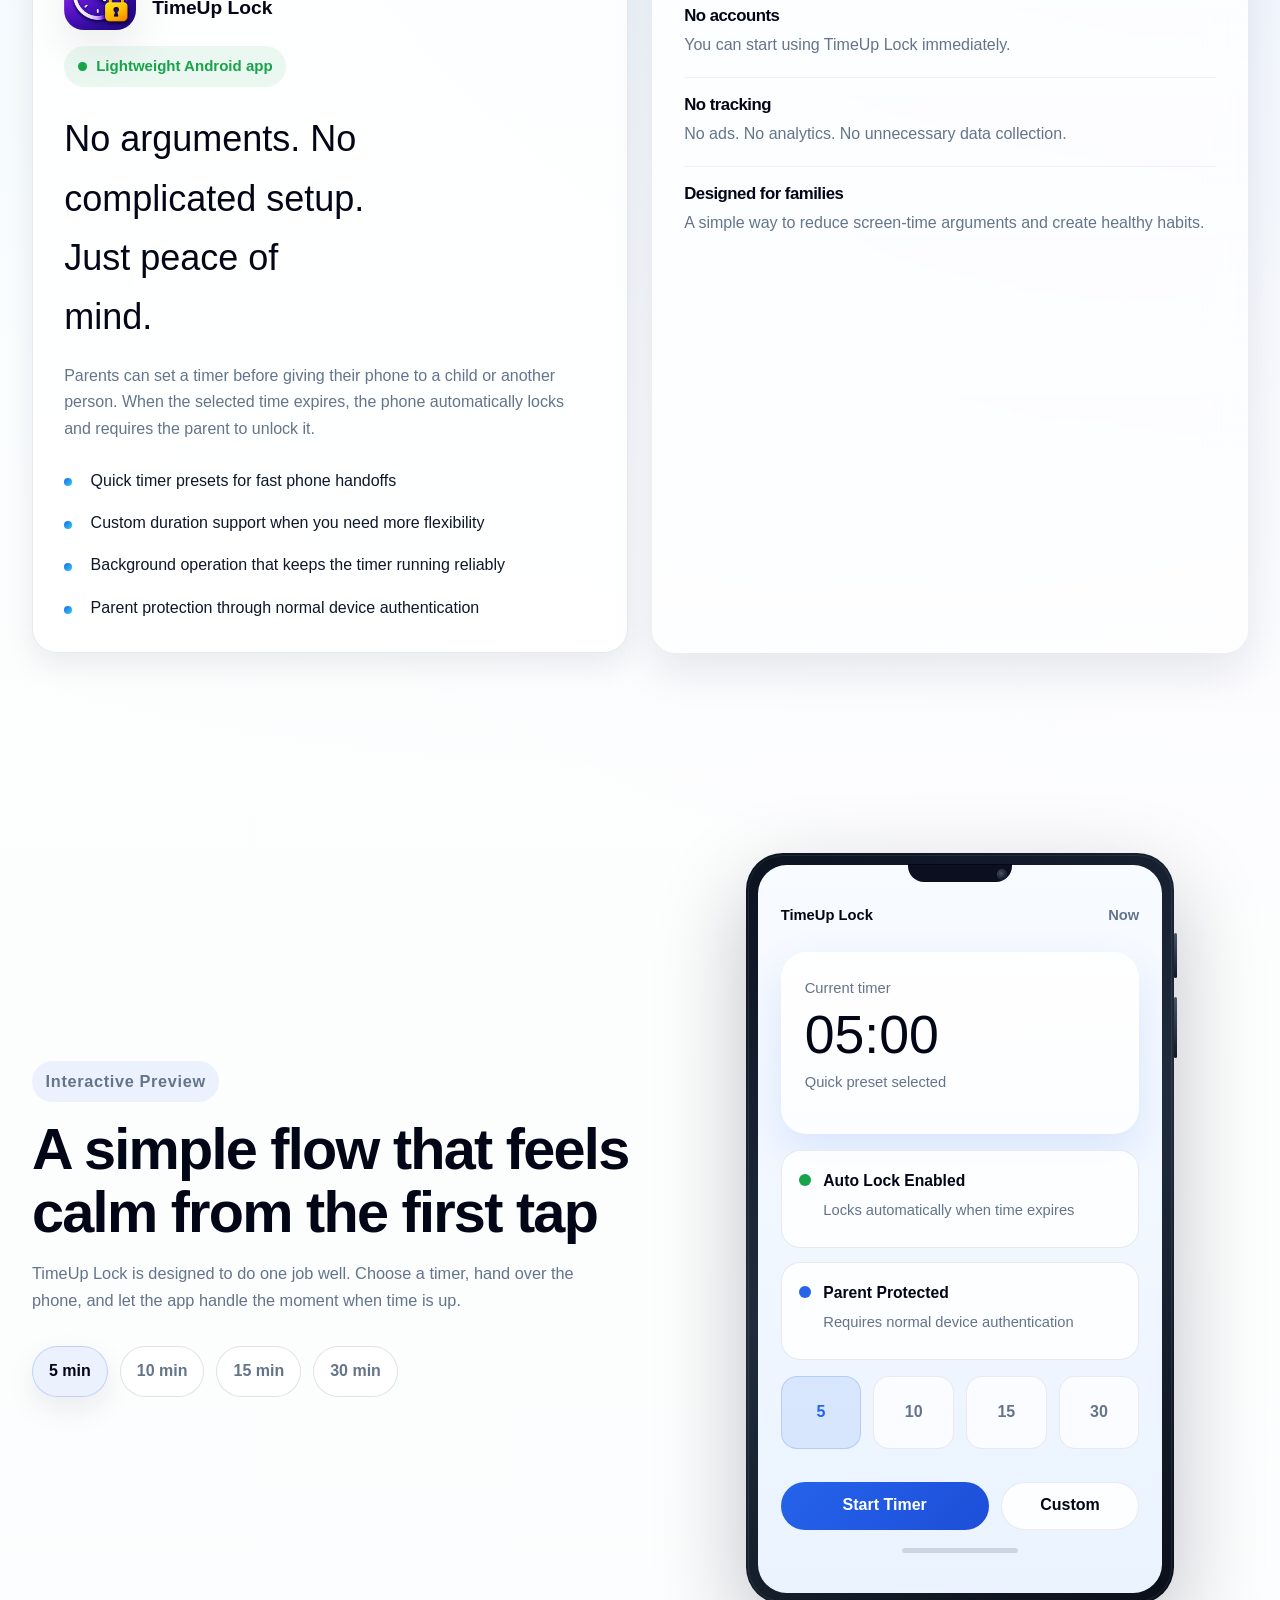
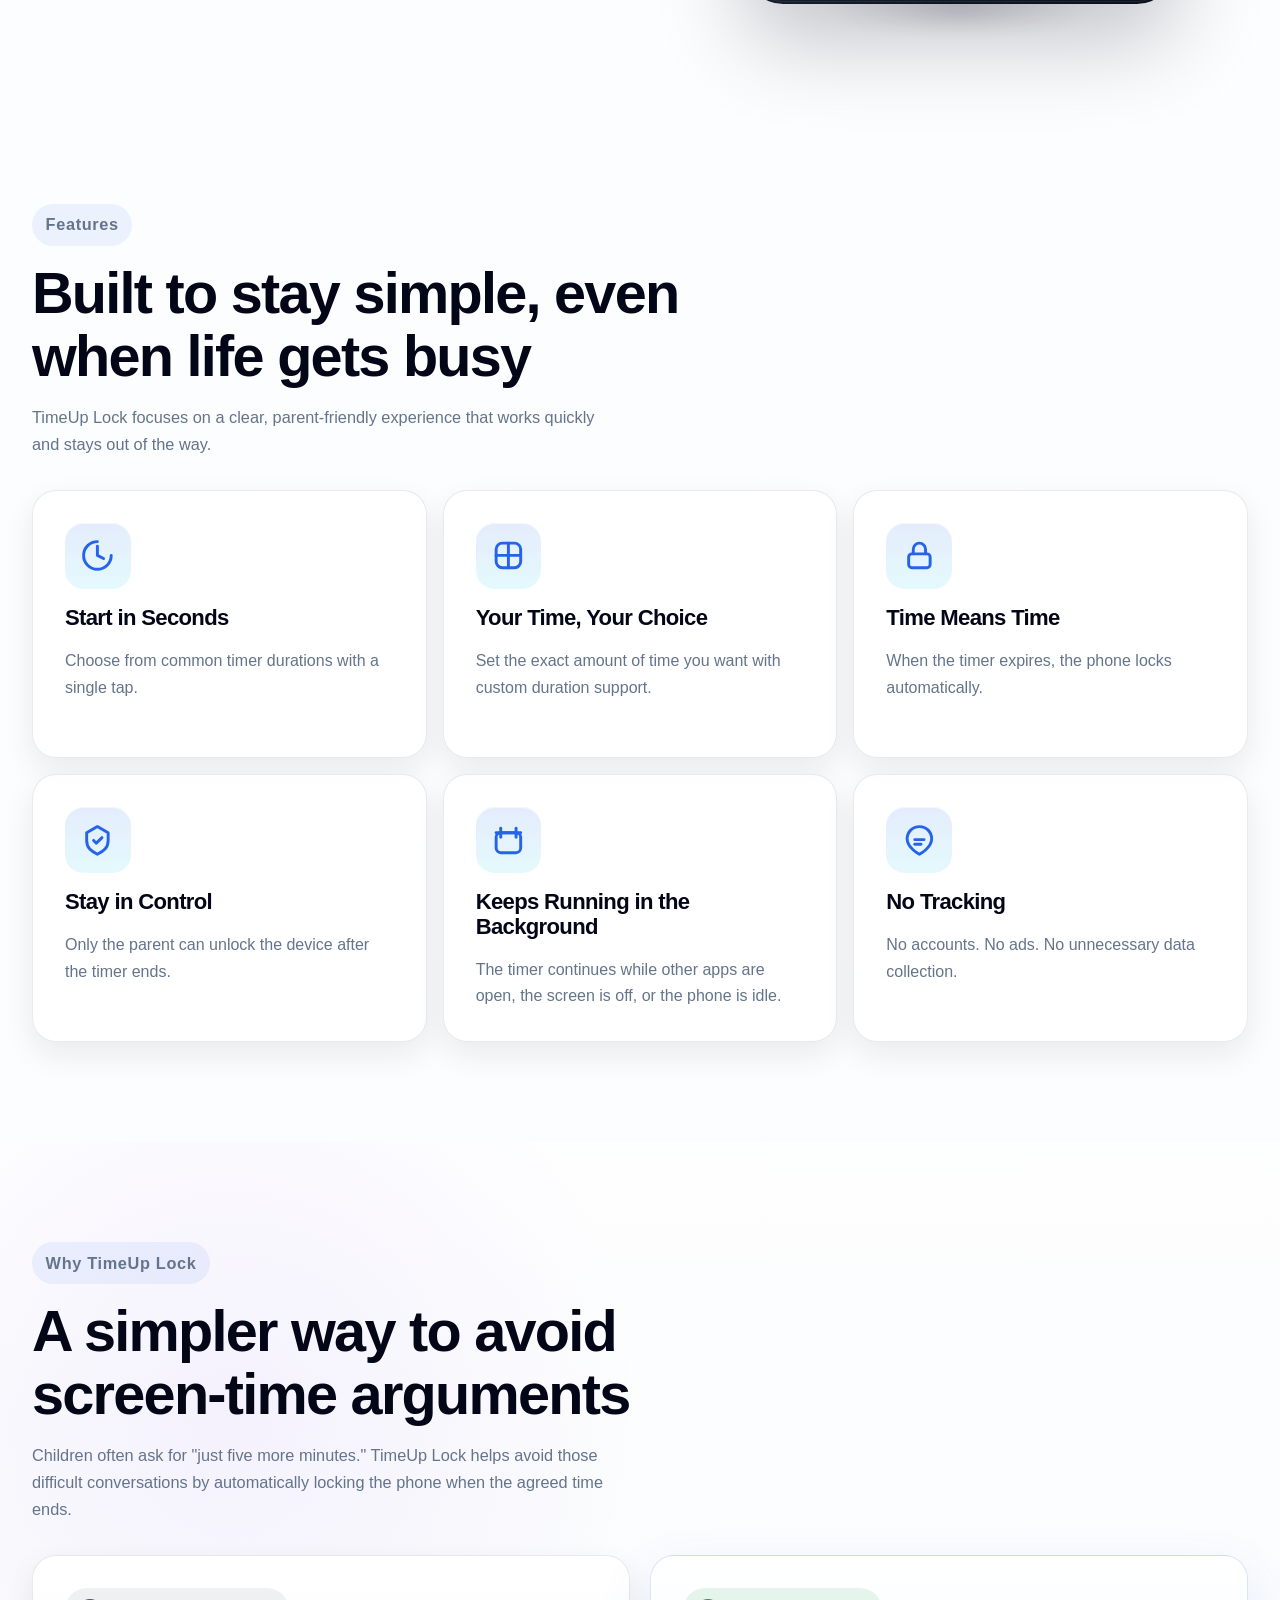
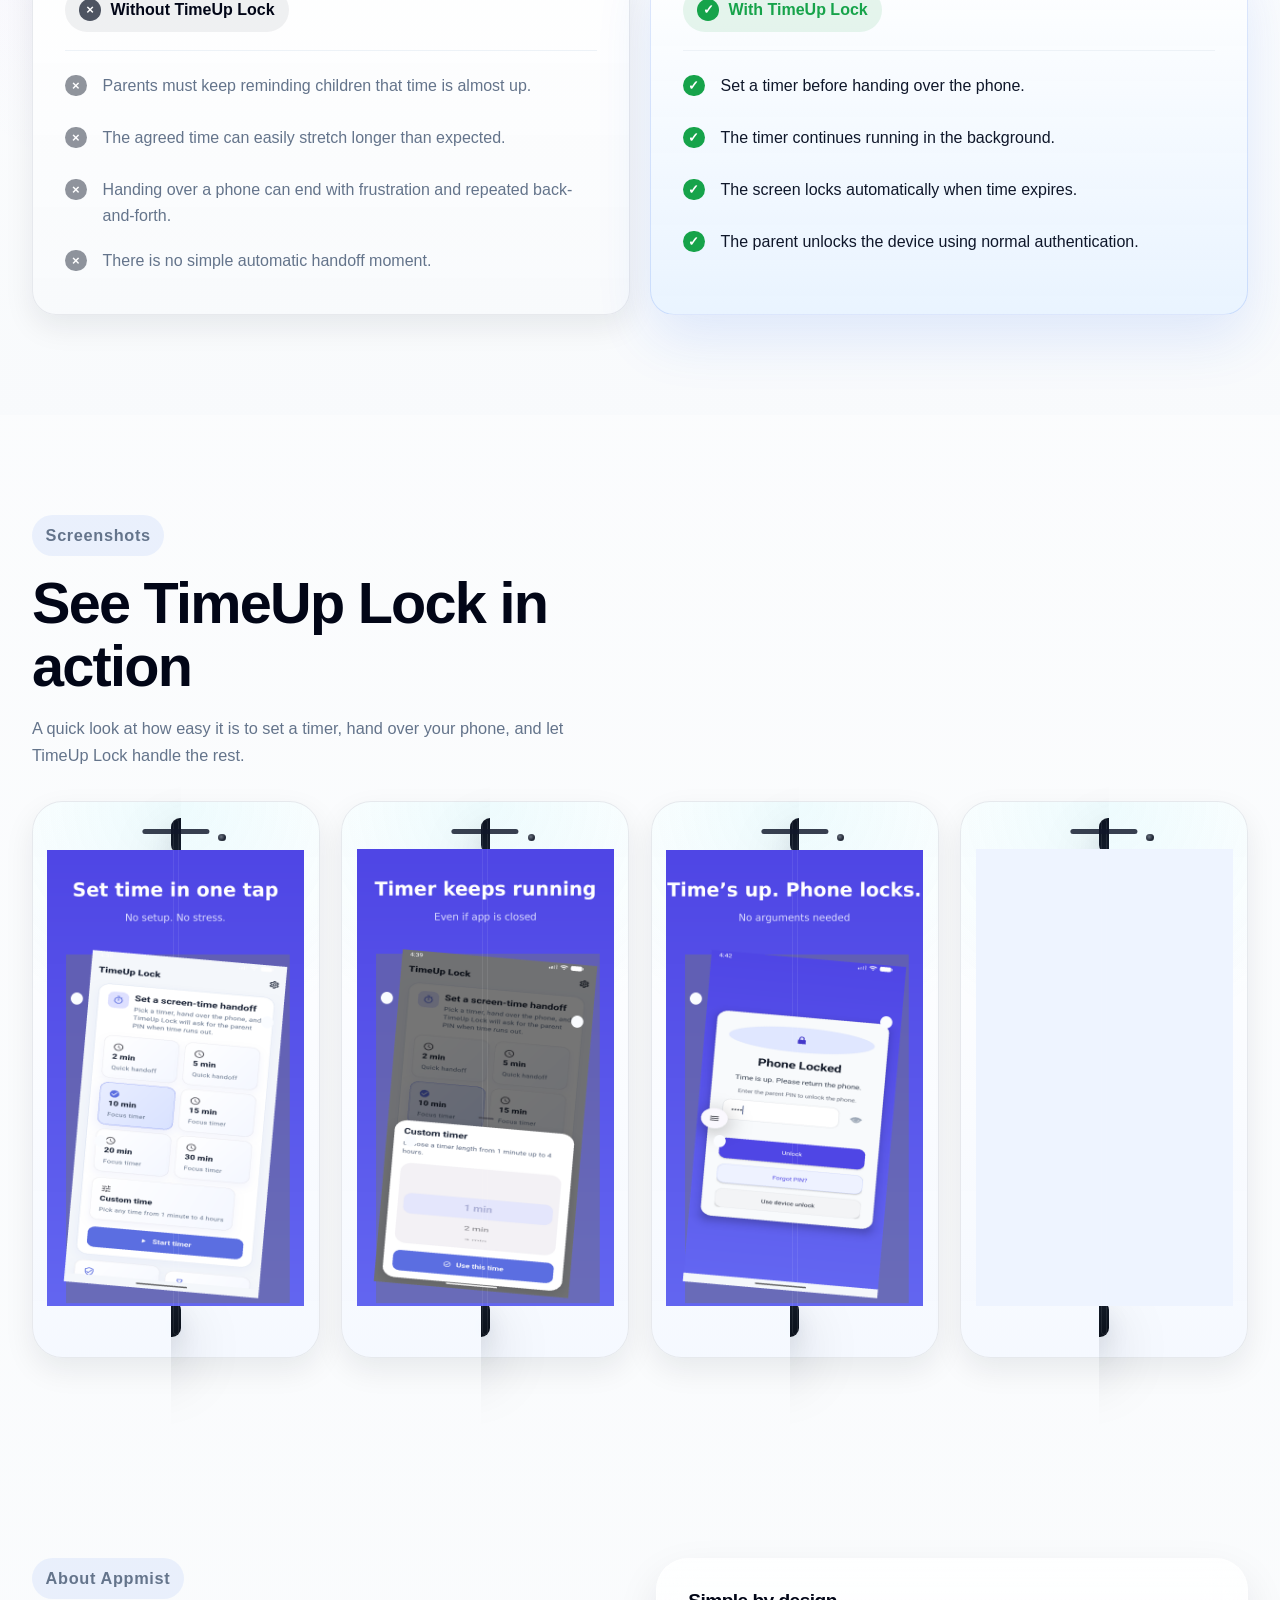
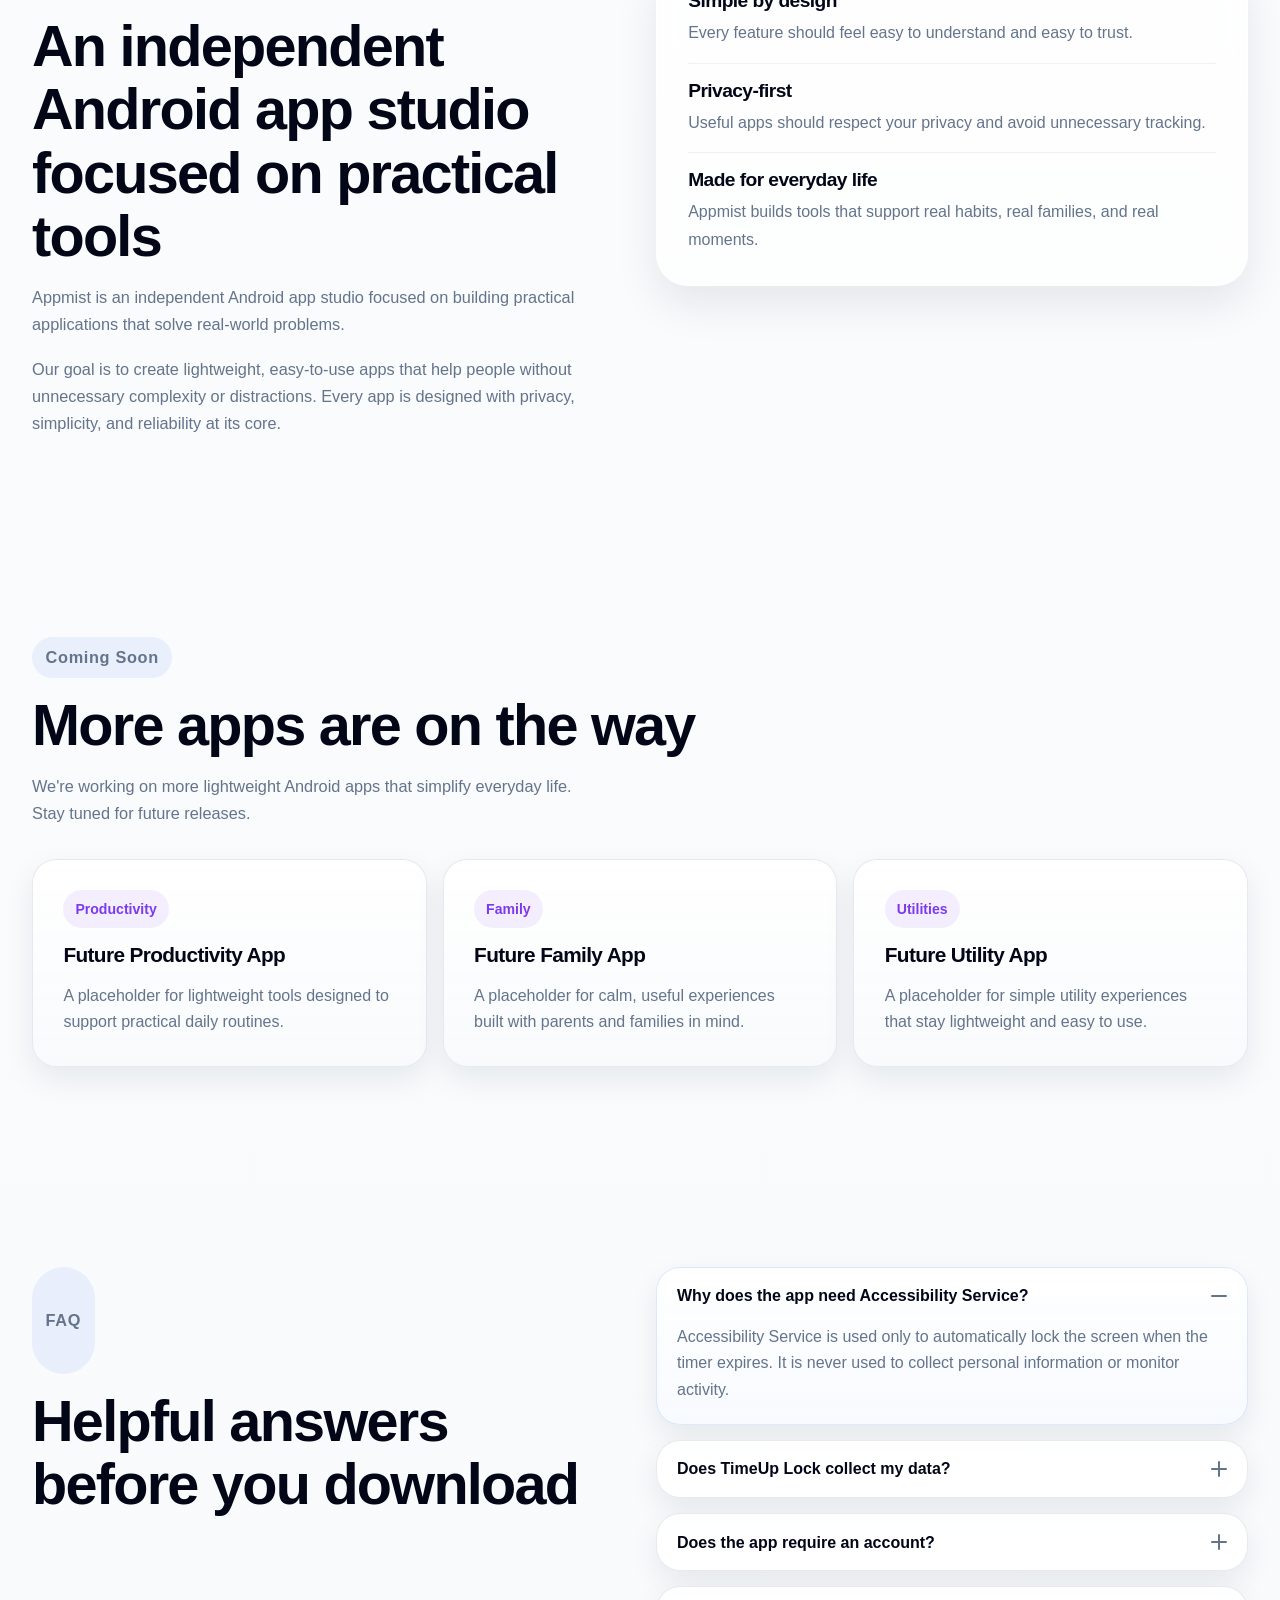
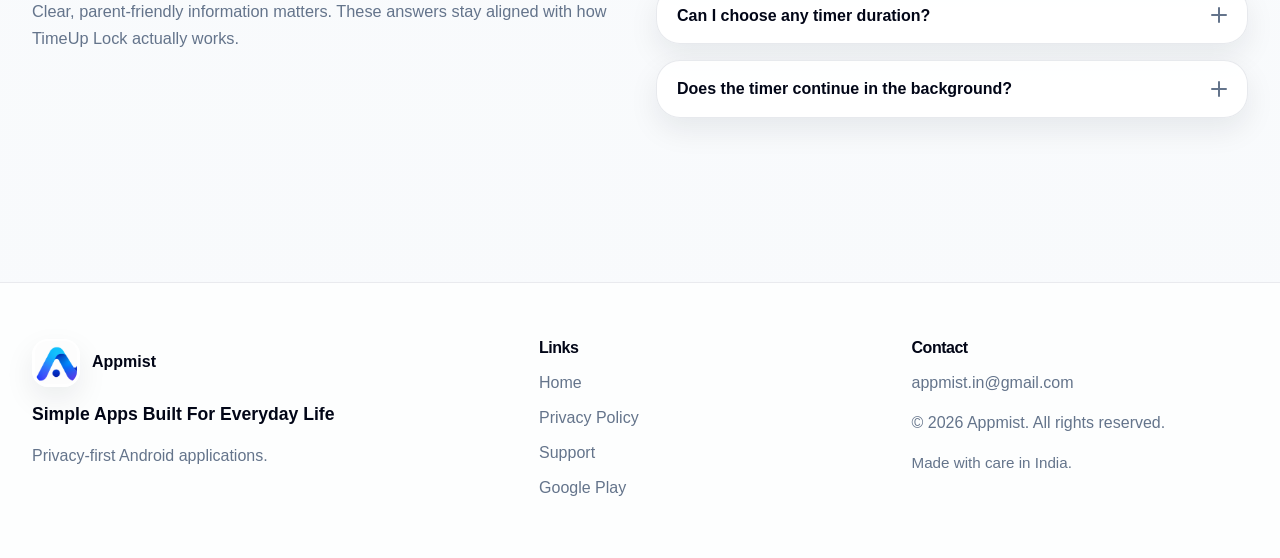
==== commit 7afaa8af: "Update index.html Added Content Security Policy After the charset meta tag" ====
--- a/index.html
+++ b/index.html
@@ -3,6 +3,8 @@
   <head>
     <!-- Primary Metadata -->
     <meta charset="UTF-8" />
+    <meta http-equiv="Content-Security-Policy"
+    content="default-src 'self'; script-src 'self'; style-src 'self' 'unsafe-inline' https://fonts.googleapis.com; font-src 'self' https://fonts.gstatic.com; img-src 'self' data:; connect-src 'self'; object-src 'none'; base-uri 'self'; frame-ancestors 'none'; form-action 'self'; upgrade-insecure-requests;">
     <meta name="viewport" content="width=device-width, initial-scale=1.0" />
     <title>Appmist | Simple Apps Built For Everyday Life</title>
     <meta
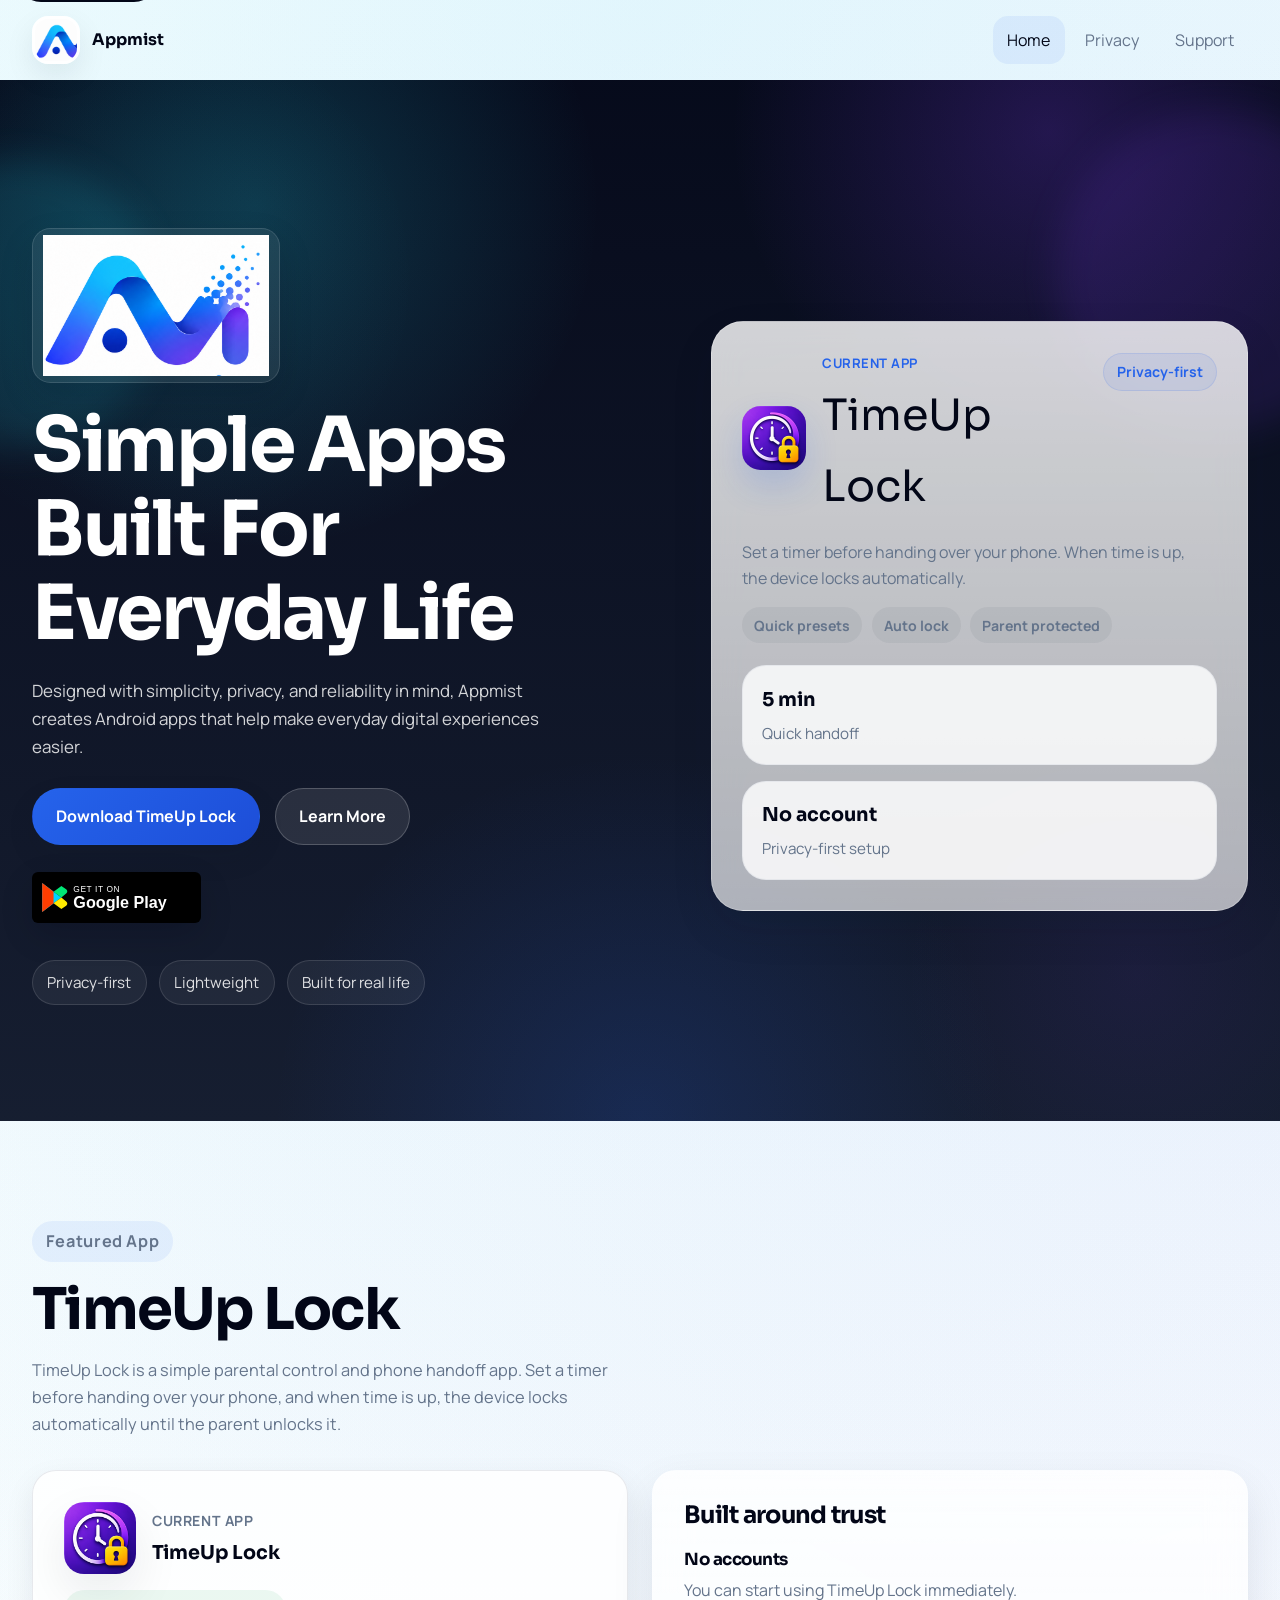
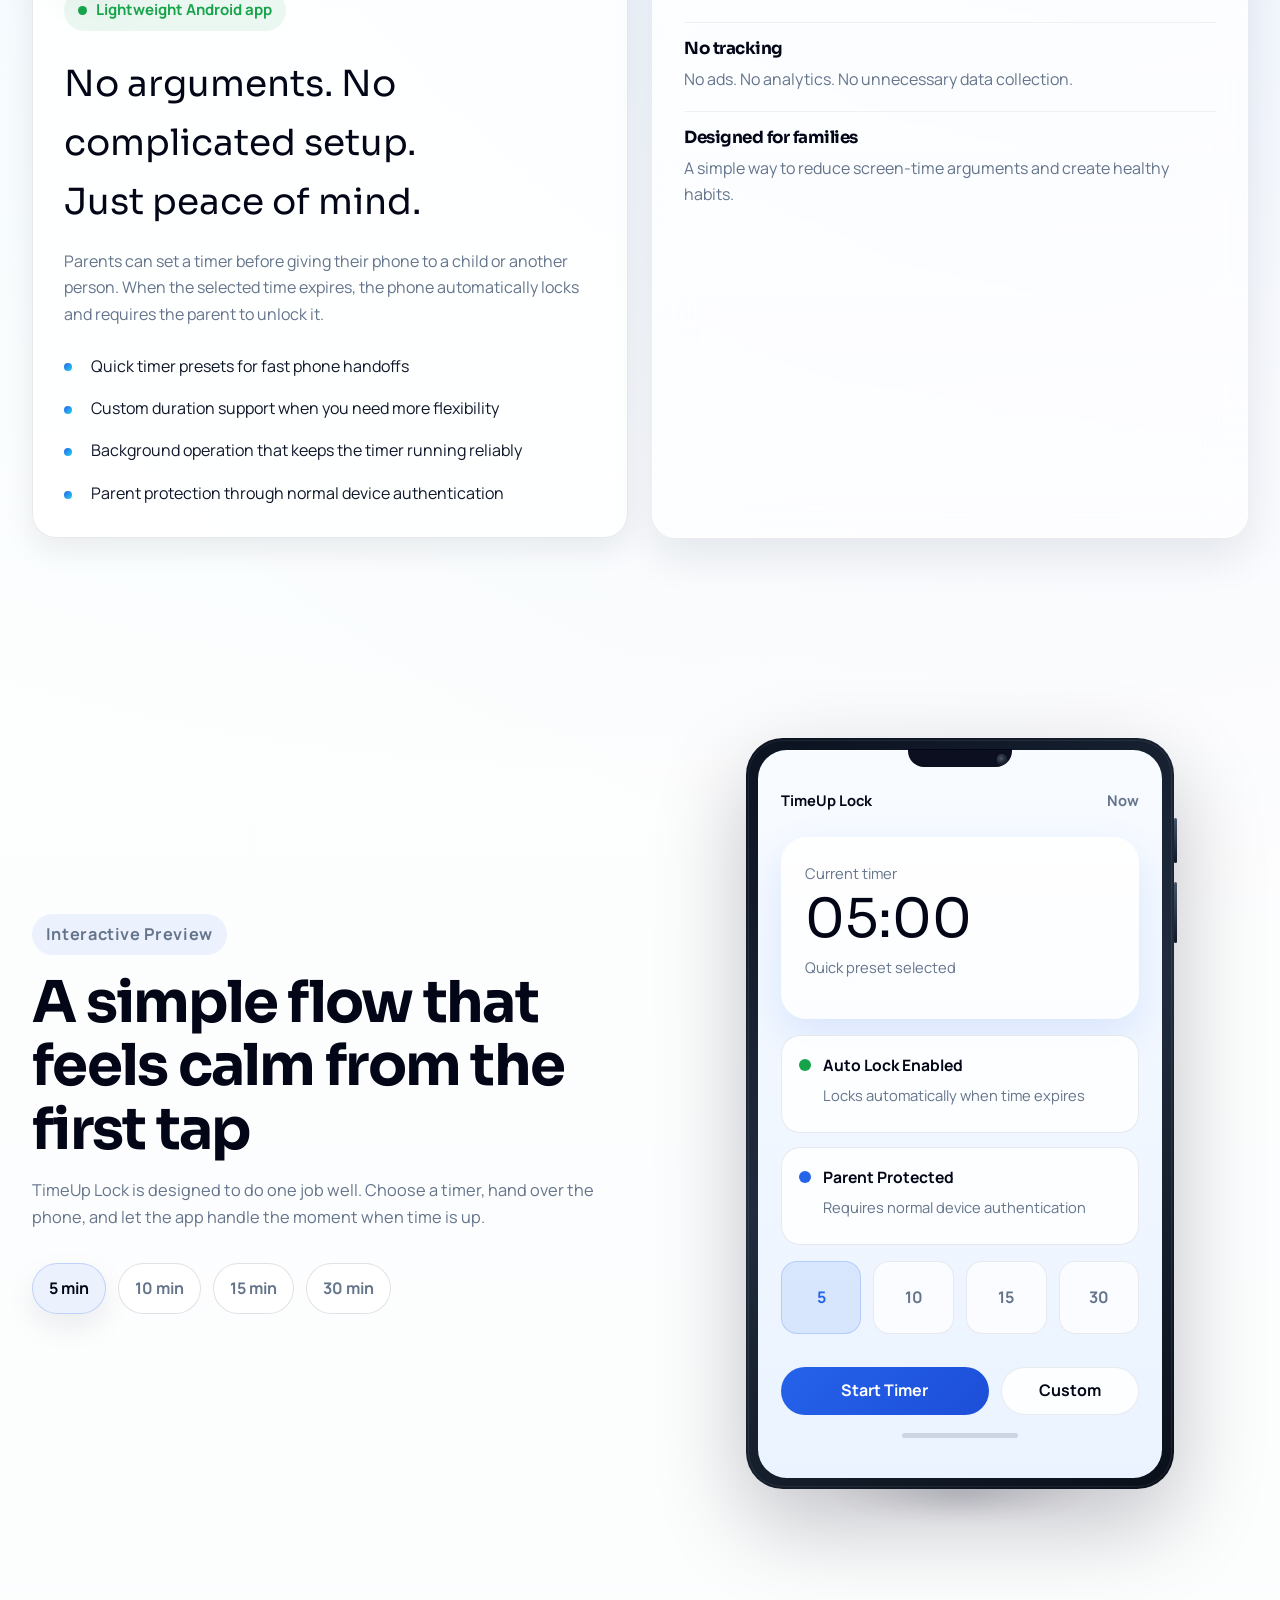
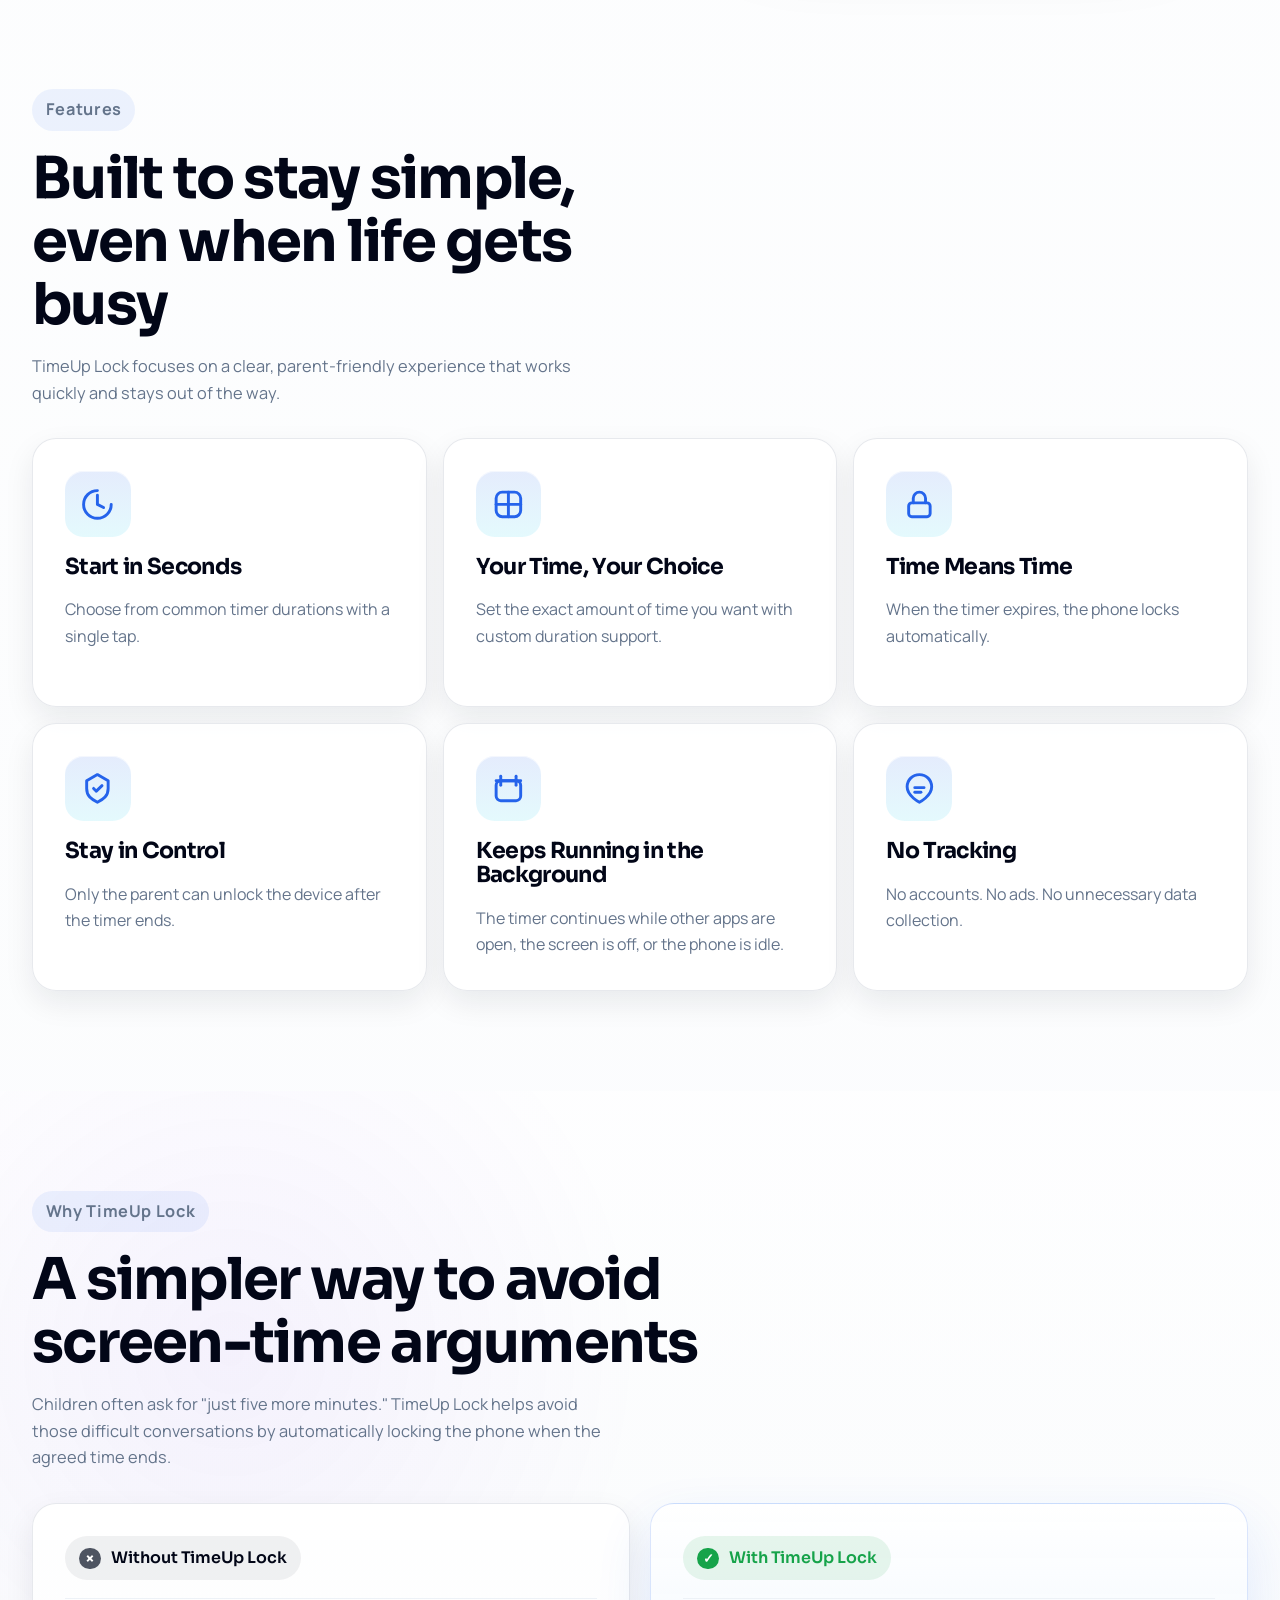
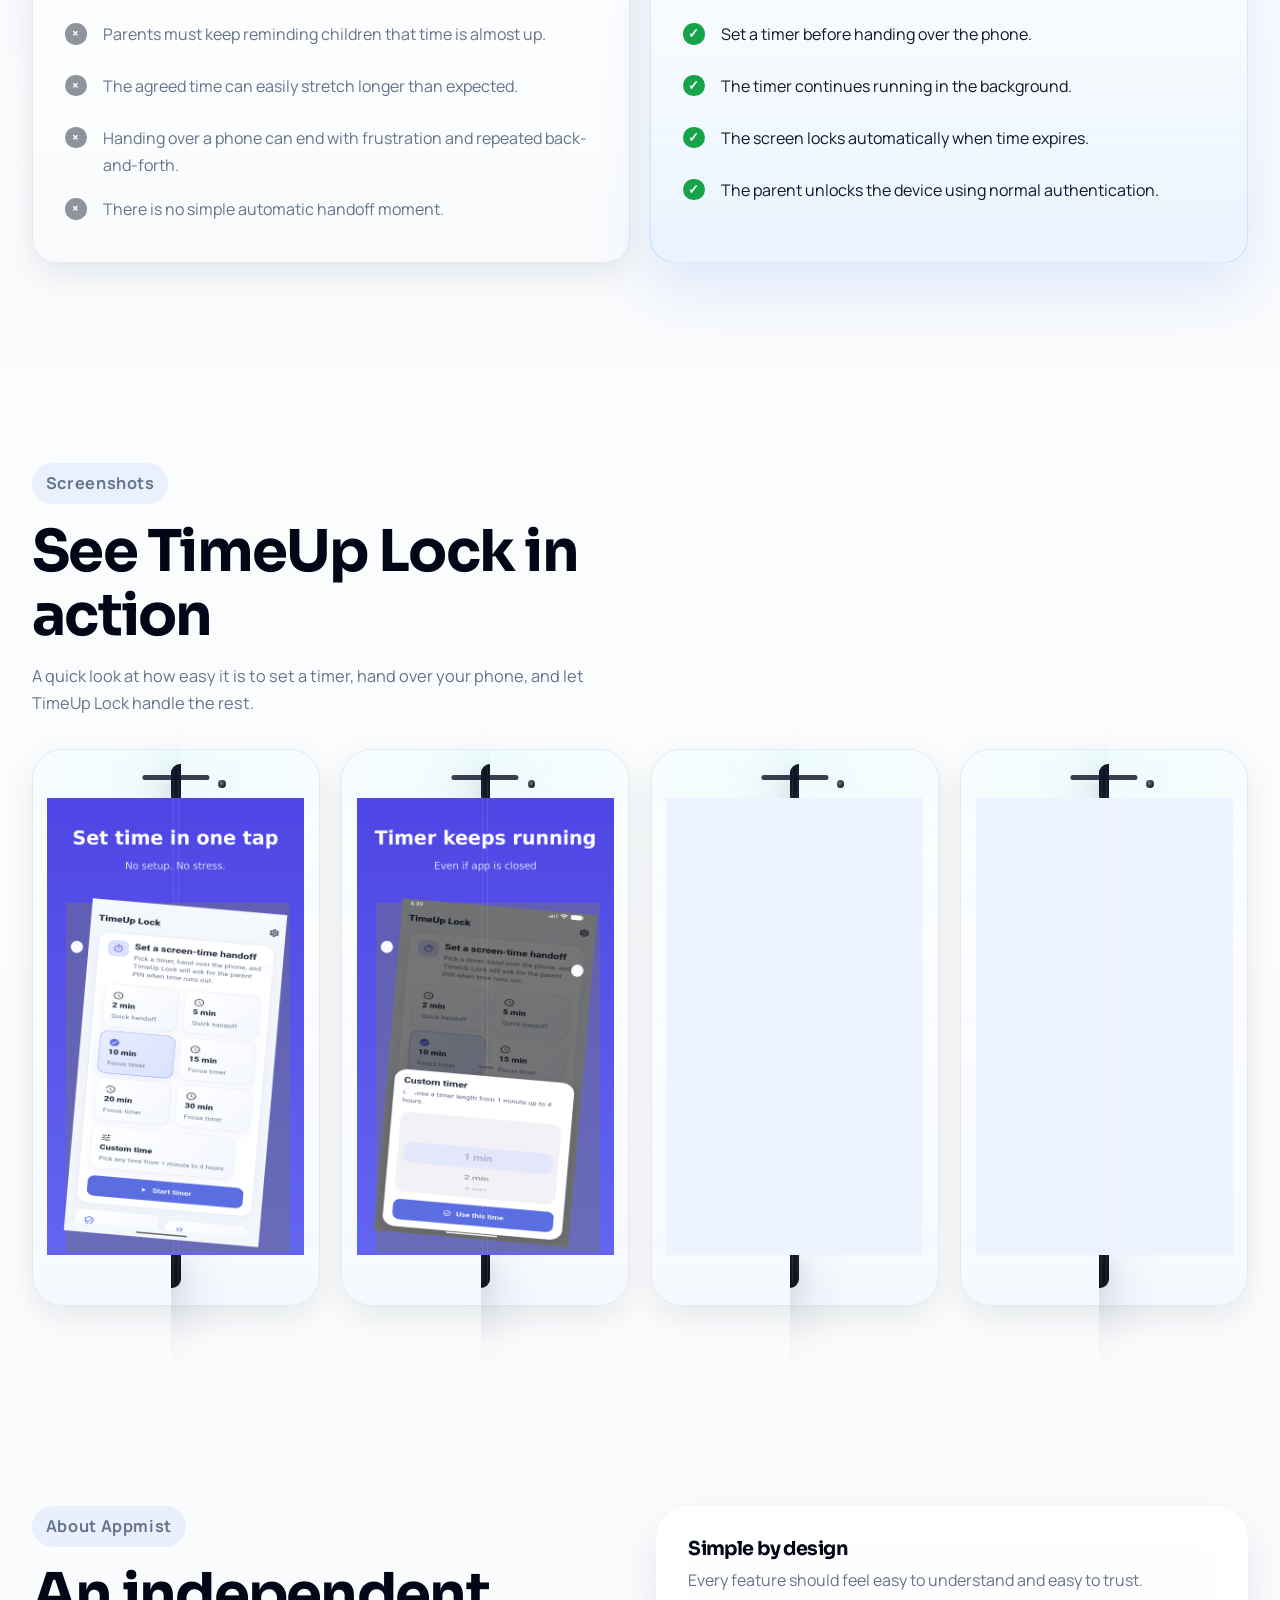
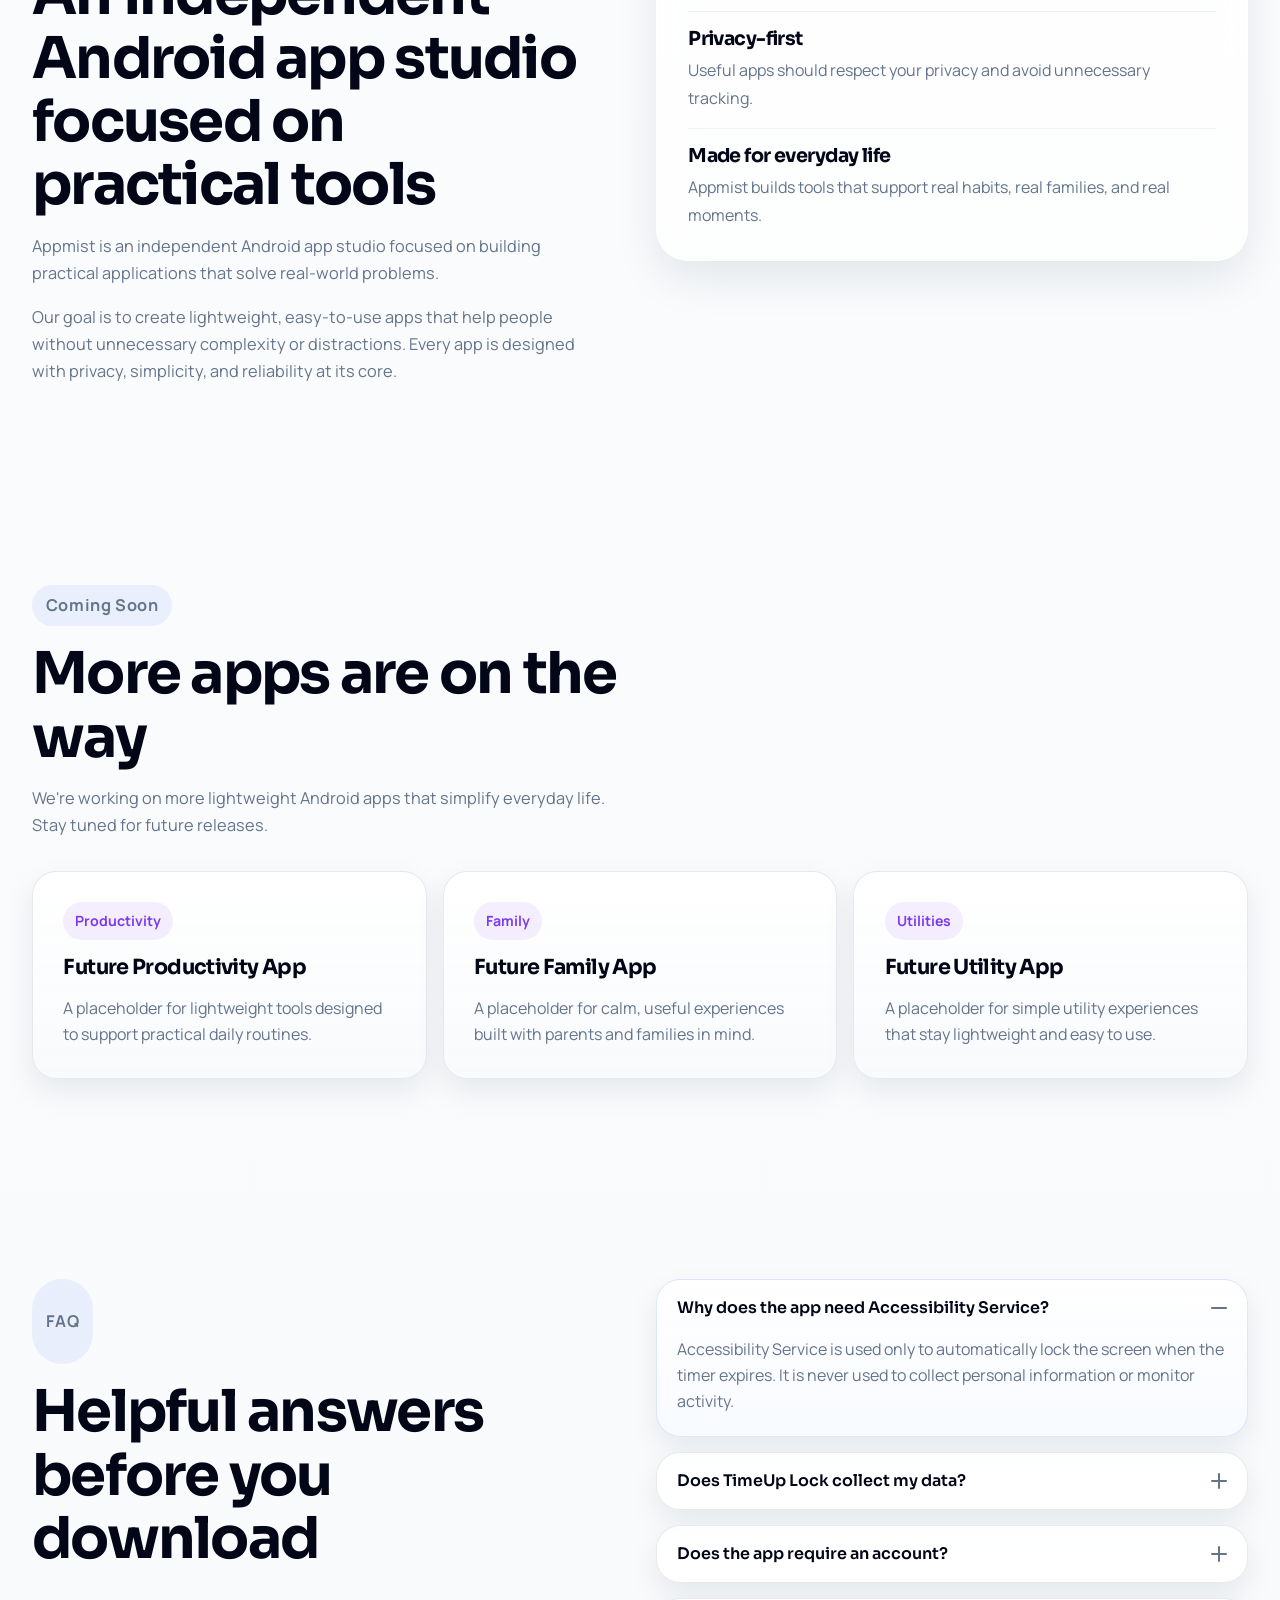
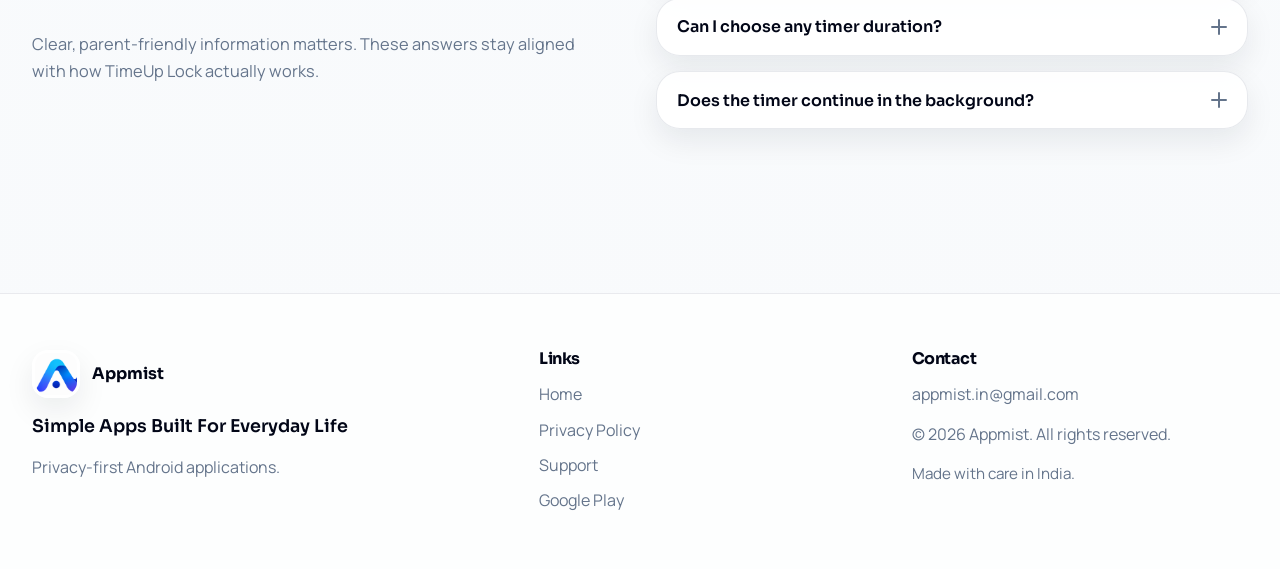
==== commit dfa18b2b: "Update index.html" ====
--- a/index.html
+++ b/index.html
@@ -3,8 +3,6 @@
   <head>
     <!-- Primary Metadata -->
     <meta charset="UTF-8" />
-    <meta http-equiv="Content-Security-Policy"
-    content="default-src 'self'; script-src 'self'; style-src 'self' 'unsafe-inline' https://fonts.googleapis.com; font-src 'self' https://fonts.gstatic.com; img-src 'self' data:; connect-src 'self'; object-src 'none'; base-uri 'self'; frame-ancestors 'none'; form-action 'self'; upgrade-insecure-requests;">
     <meta name="viewport" content="width=device-width, initial-scale=1.0" />
     <title>Appmist | Simple Apps Built For Everyday Life</title>
     <meta
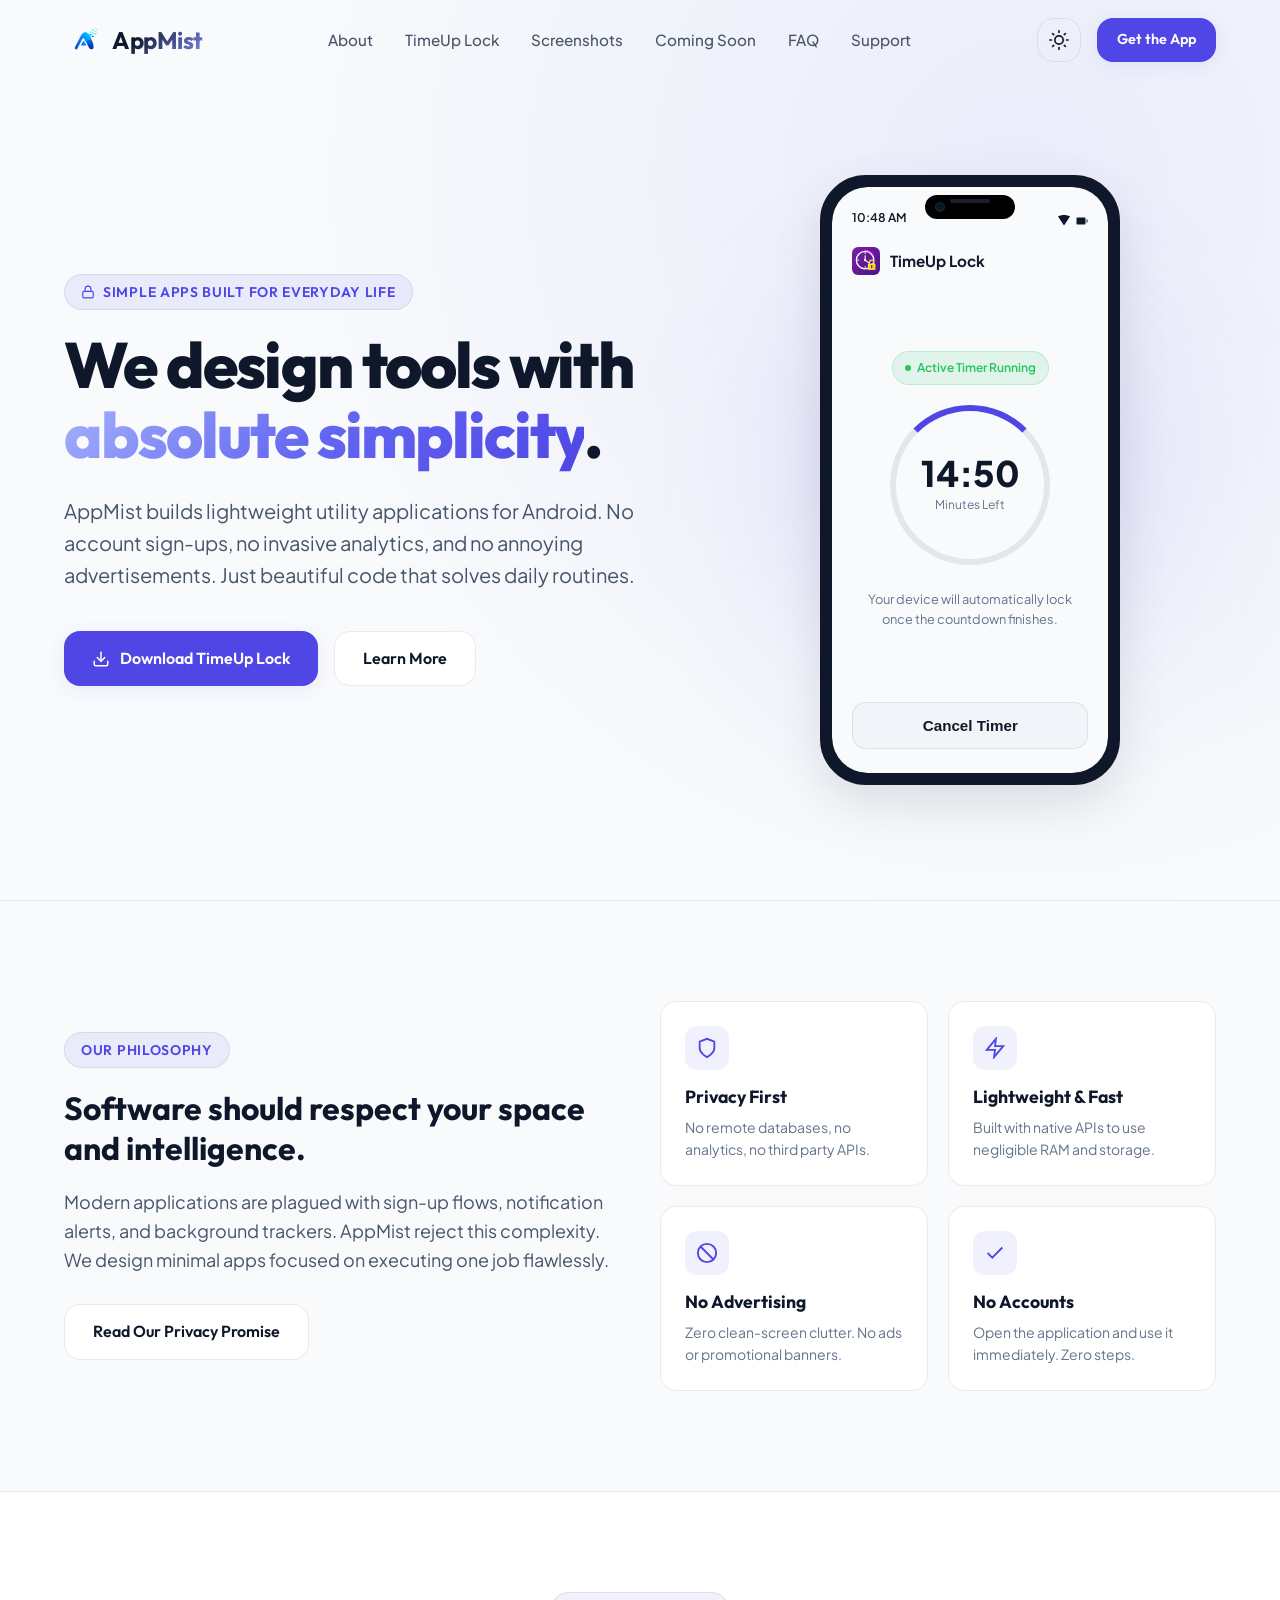
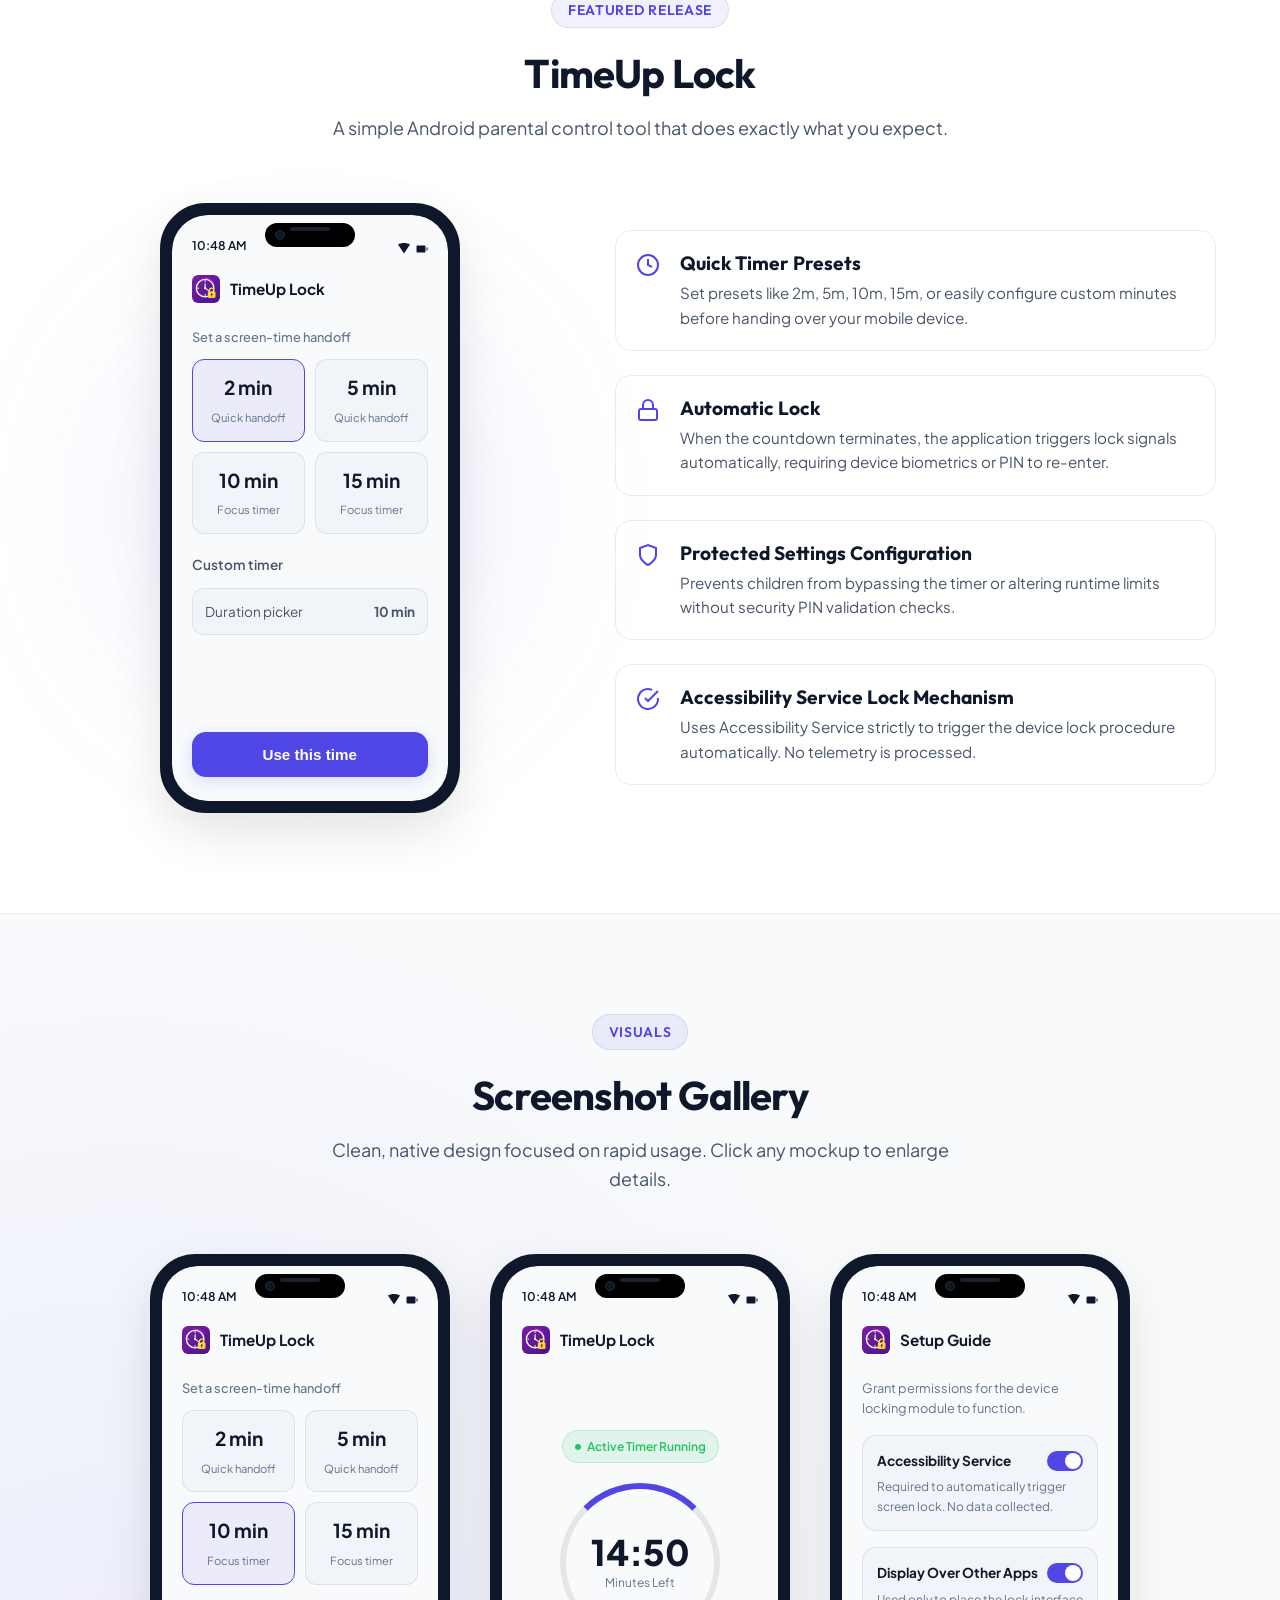
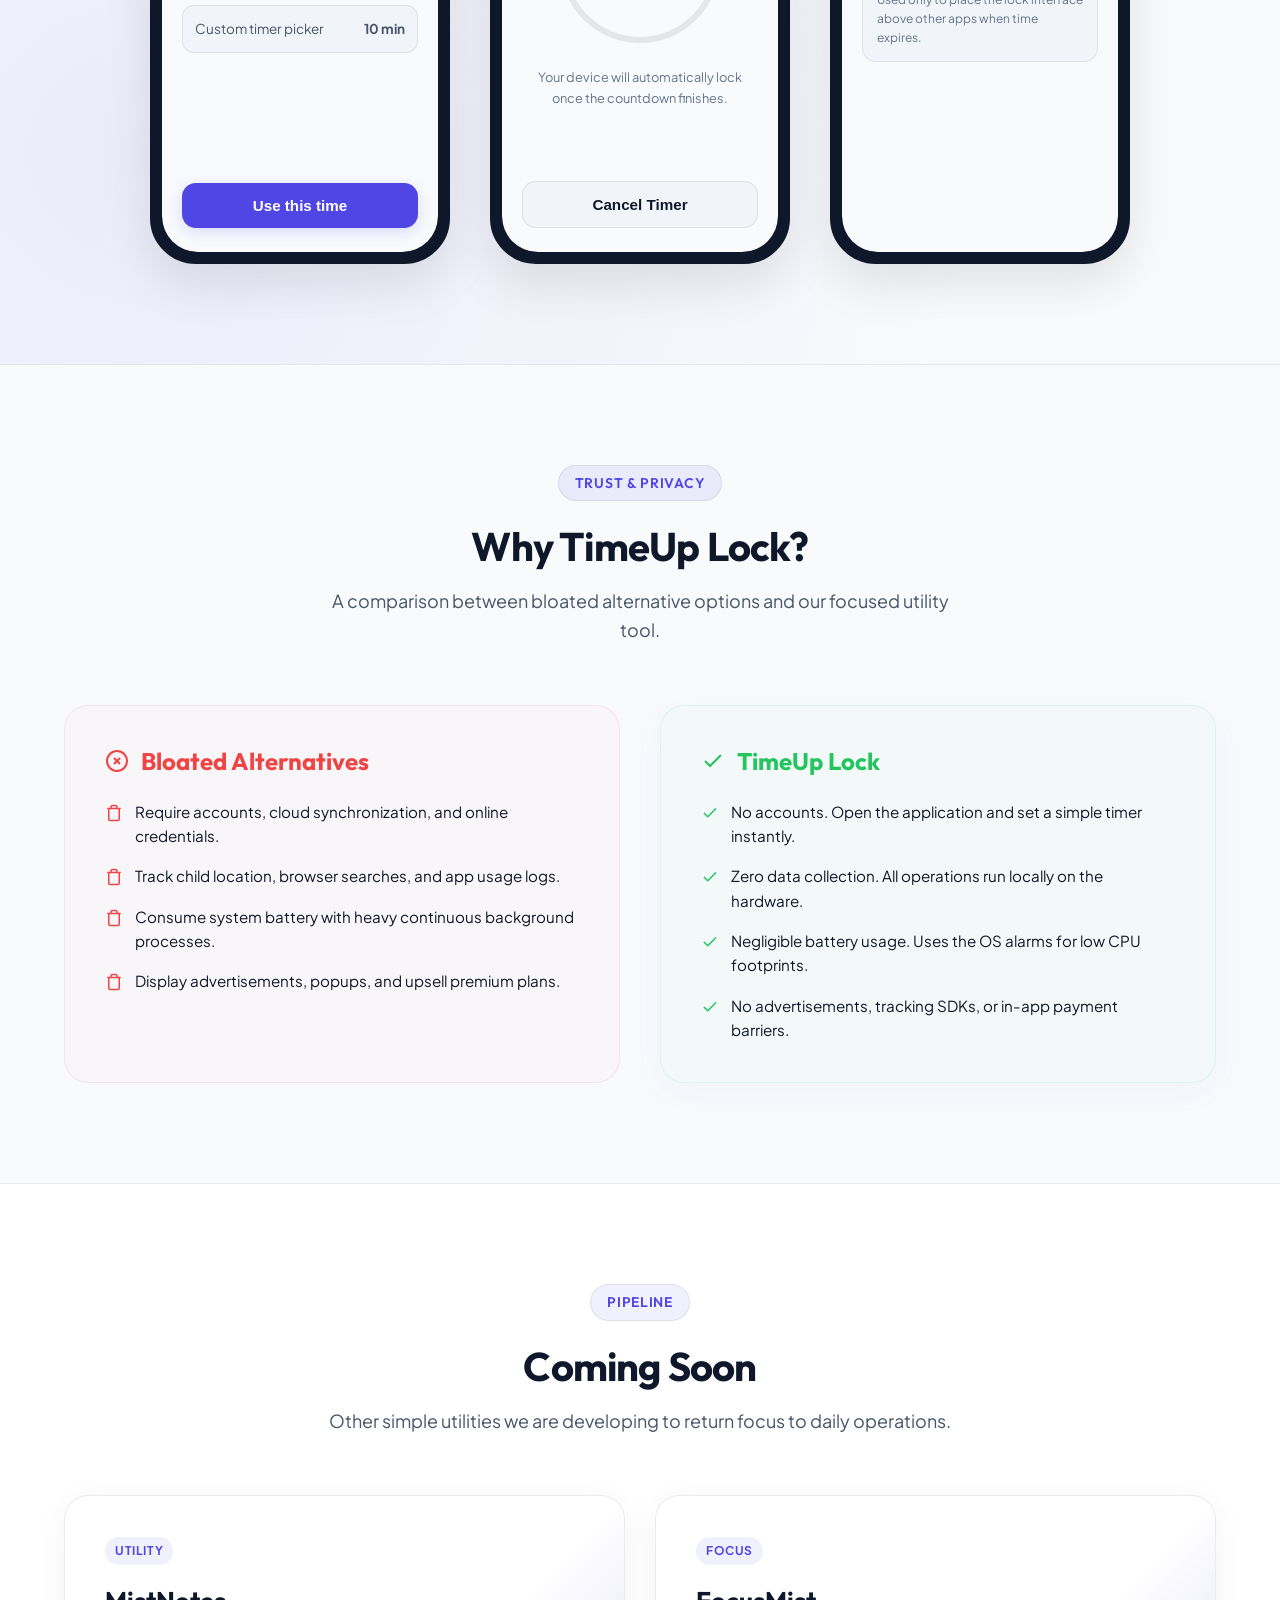
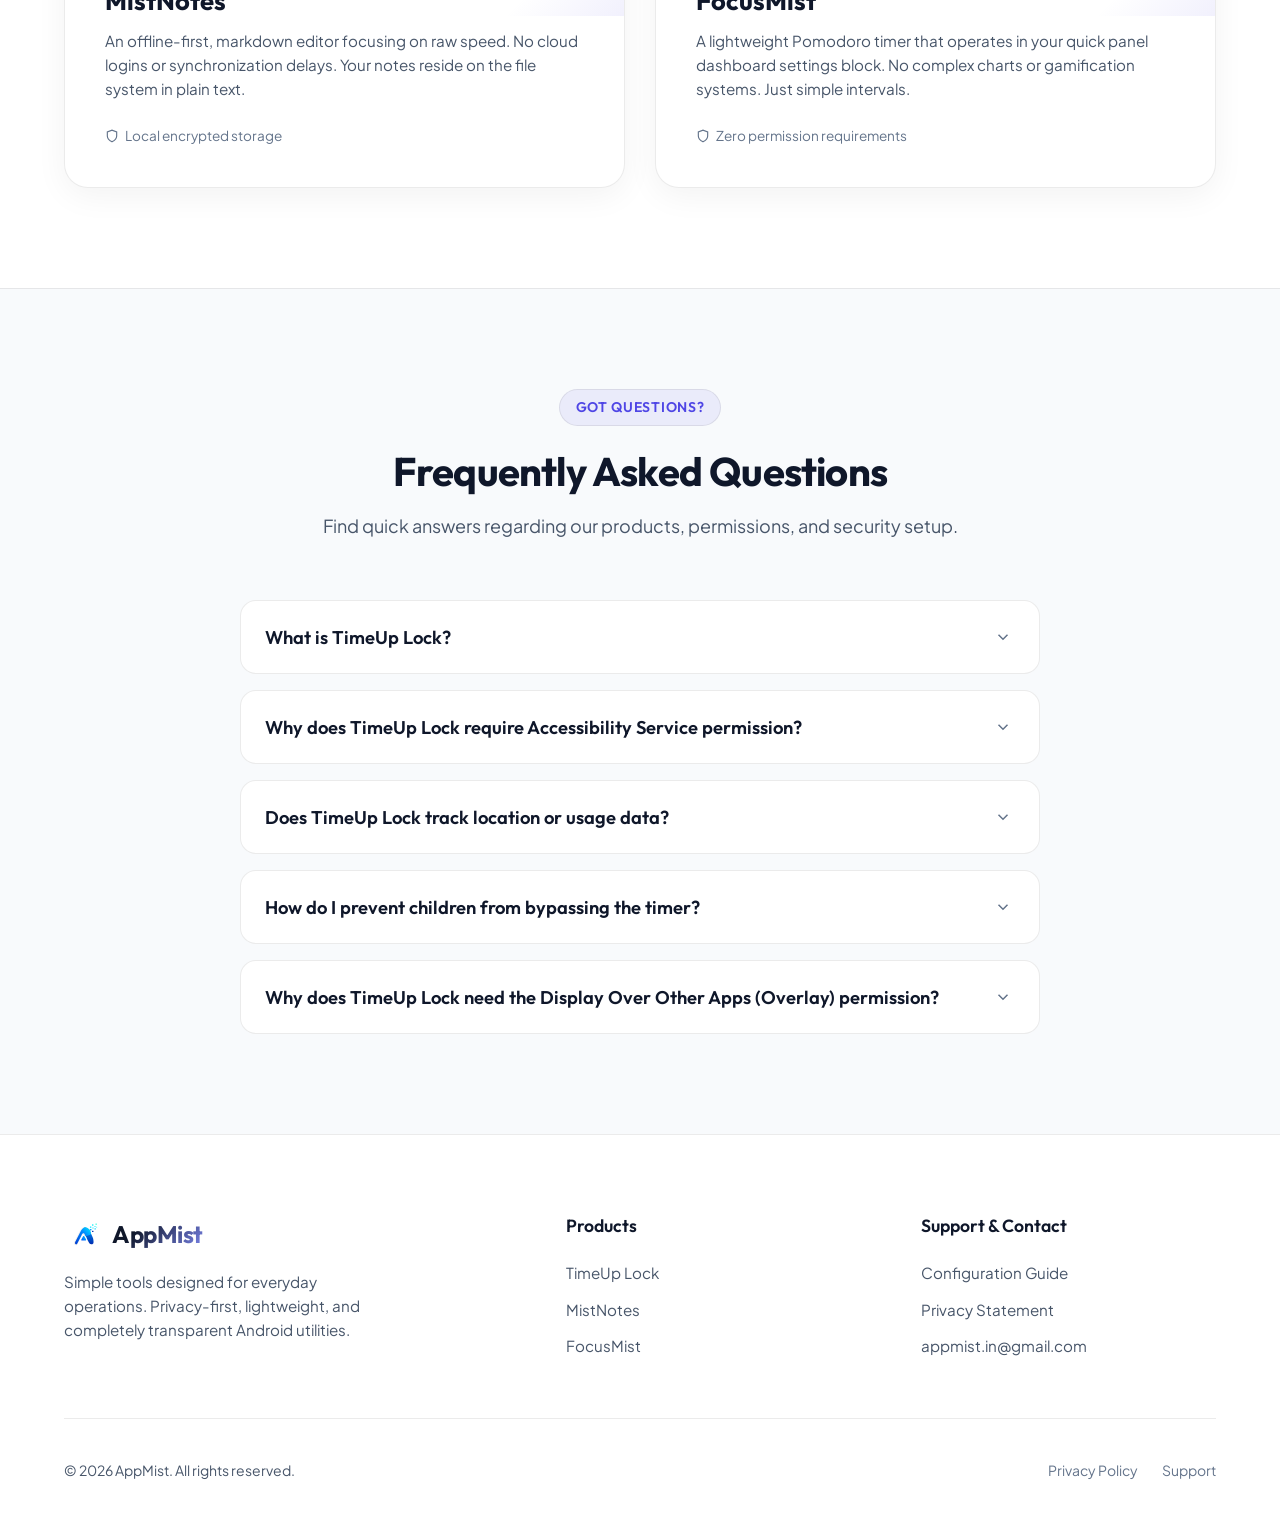
==== commit 17c07eac: "Redesign AppMist website Replace website with new design while preserving production configuration" ====
--- a/index.html
+++ b/index.html
@@ -1,928 +1,913 @@
 <!DOCTYPE html>
 <html lang="en">
-  <head>
-    <!-- Primary Metadata -->
-    <meta charset="UTF-8" />
-    <meta name="viewport" content="width=device-width, initial-scale=1.0" />
-    <title>Appmist | Simple Apps Built For Everyday Life</title>
-    <meta
-      name="description"
-      content="Appmist creates simple, privacy-first Android apps that solve everyday problems. Discover TimeUp Lock, a lightweight parental control app that automatically locks your phone when the timer ends."
-    />
-    <meta
-      name="keywords"
-      content="Appmist, TimeUp Lock, Android apps, privacy-first apps, parental control app, lightweight apps"
-    />
-    <meta name="author" content="Appmist" />
-    <meta name="theme-color" content="#020617" />
-    <meta name="robots" content="index, follow" />
-    <link rel="canonical" href="https://appmist.in/" />
-
-    <!-- Open Graph -->
-    <meta property="og:type" content="website" />
-    <meta property="og:site_name" content="Appmist" />
-    <meta property="og:title" content="Appmist | Simple Apps Built For Everyday Life" />
-    <meta
-      property="og:description"
-      content="Discover TimeUp Lock, a lightweight parental control app that automatically locks your phone when the timer ends."
-    />
-    <meta property="og:url" content="https://appmist.in/" />
-    <meta property="og:image" content="https://appmist.in/assets/images/og-home.jpg" />
-
-    <!-- Twitter -->
-    <meta name="twitter:card" content="summary_large_image" />
-    <meta name="twitter:title" content="Appmist | Simple Apps Built For Everyday Life" />
-    <meta
-      name="twitter:description"
-      content="Discover TimeUp Lock, a lightweight parental control app that automatically locks your phone when the timer ends."
-    />
-    <meta name="twitter:image" content="https://appmist.in/assets/images/og-home.jpg" />
-
-    <!-- Fonts and Assets -->
-    <link rel="preconnect" href="https://fonts.googleapis.com" />
-    <link rel="preconnect" href="https://fonts.gstatic.com" crossorigin />
-    <link
-      href="https://fonts.googleapis.com/css2?family=Manrope:wght@400;500;600;700;800&family=Sora:wght@500;600;700;800&display=swap"
-      rel="stylesheet"
-    />
-    <link rel="icon" href="favicon.ico" sizes="any" />
-    <link rel="icon" type="image/png" href="favicon-32.png" sizes="32x32" />
-    <link rel="apple-touch-icon" href="apple-touch-icon.png" />
-    <link rel="stylesheet" href="style.css" />
-
-    <!-- Structured Data -->
-    <script type="application/ld+json">
-      {
-        "@context": "https://schema.org",
-        "@graph": [
-          {
-            "@type": "Organization",
-            "name": "Appmist",
-            "url": "https://appmist.in/",
-            "logo": "https://appmist.in/assets/logo/appmist-logo.png",
-            "description": "Appmist creates simple, privacy-first Android apps designed to solve everyday problems.",
-            "email": "appmist.in@gmail.com"
-          },
-          {
-            "@type": "SoftwareApplication",
-            "name": "TimeUp Lock",
-            "applicationCategory": "UtilitiesApplication",
-            "operatingSystem": "Android",
-            "url": "https://appmist.in/",
-            "publisher": {
-              "@type": "Organization",
-              "name": "Appmist"
-            },
-            "description": "TimeUp Lock is a simple parental control and phone handoff app. Set a timer before handing over your phone, and when time is up, the device locks automatically until the parent unlocks it."
-          }
-        ]
-      }
-    </script>
-  </head>
-  <body class="page page-home" data-play-store-url="https://play.google.com/">
-    <a class="skip-link" href="#main-content">Skip to content</a>
-
-    <!-- Site Header -->
-    <header class="site-header" data-site-header>
-      <div class="container site-header__inner">
-        <a class="brand-mark" href="index.html" aria-label="Appmist home">
-          <span class="brand-mark__logo-wrap" aria-hidden="true">
-            <img
-              class="brand-mark__logo"
-              src="assets/logo/appmist-logo-square.png"
-              alt=""
-              data-brand-logo
-              width="479"
-              height="479"
-            />
-            <span class="brand-mark__icon brand-mark__icon--fallback" data-brand-fallback>A</span>
-          </span>
-          <span class="brand-mark__text">Appmist</span>
-        </a>
-
-        <button
-          class="nav-toggle"
-          type="button"
-          aria-expanded="false"
-          aria-controls="primary-navigation"
-          aria-label="Open navigation menu"
-          data-nav-toggle
-        >
-          <span class="nav-toggle__line" aria-hidden="true"></span>
-          <span class="nav-toggle__line" aria-hidden="true"></span>
-          <span class="nav-toggle__line" aria-hidden="true"></span>
+<head>
+  <meta charset="UTF-8">
+  <meta name="viewport" content="width=device-width, initial-scale=1.0">
+  <title>AppMist | Simple Apps Built For Everyday Life</title>
+  <meta name="description" content="AppMist is an independent Android app studio focused on building lightweight, ad-free, and privacy-first apps. Discover TimeUp Lock, a simple parental control app.">
+  
+  <!-- Canonical URL -->
+  <link rel="canonical" href="https://appmist.in/">
+  
+  <!-- Favicon -->
+  <link rel="icon" type="image/svg+xml" href="favicon.svg">
+  
+  <!-- Open Graph / Facebook / LinkedIn -->
+  <meta property="og:type" content="website">
+  <meta property="og:url" content="https://appmist.in/">
+  <meta property="og:title" content="AppMist | Simple Apps Built For Everyday Life">
+  <meta property="og:description" content="Independent Android app studio focused on building lightweight, ad-free, and privacy-first apps like TimeUp Lock.">
+  <meta property="og:image" content="https://appmist.in/favicon.svg">
+
+  <!-- Twitter Cards -->
+  <meta name="twitter:card" content="summary_large_image">
+  <meta name="twitter:url" content="https://appmist.in/">
+  <meta name="twitter:title" content="AppMist | Simple Apps Built For Everyday Life">
+  <meta name="twitter:description" content="Independent Android app studio focused on building lightweight, ad-free, and privacy-first apps like TimeUp Lock.">
+  <meta name="twitter:image" content="https://appmist.in/favicon.svg">
+
+  <!-- Stylesheet -->
+  <link rel="stylesheet" href="style.css">
+  
+  <!-- Structured Data (JSON-LD) -->
+  <script type="application/ld+json">
+  {
+    "@context": "https://schema.org",
+    "@type": "SoftwareApplication",
+    "name": "TimeUp Lock",
+    "operatingSystem": "Android",
+    "applicationCategory": "UtilitiesApplication",
+    "offers": {
+      "@type": "Offer",
+      "price": "0.00",
+      "priceCurrency": "USD"
+    },
+    "description": "A lightweight Android parental control app. Parents can set a timer before handing over their phone. When the timer finishes, the device automatically locks.",
+    "publisher": {
+      "@type": "Organization",
+      "name": "AppMist",
+      "email": "appmist.in@gmail.com"
+    }
+  }
+  </script>
+</head>
+<body>
+
+  <!-- Sticky Header -->
+  <header class="header" id="header">
+    <div class="container nav-container">
+      <a href="index.html" class="logo" aria-label="AppMist Home">
+        <svg class="logo-img" viewBox="0 0 512 512" fill="none" xmlns="http://www.w3.org/2000/svg">
+          <defs>
+            <linearGradient id="leftRibbonHeader" x1="0%" y1="100%" x2="100%" y2="0%">
+              <stop offset="0%" stop-color="#003cd2" />
+              <stop offset="60%" stop-color="#0088ff" />
+              <stop offset="100%" stop-color="#00f0ff" />
+            </linearGradient>
+            <linearGradient id="rightLegHeader" x1="0%" y1="100%" x2="0%" y2="0%">
+              <stop offset="0%" stop-color="#002bb0" />
+              <stop offset="100%" stop-color="#00a0ff" />
+            </linearGradient>
+            <linearGradient id="arrowGradHeader" x1="0%" y1="100%" x2="100%" y2="0%">
+              <stop offset="0%" stop-color="#0055ff" />
+              <stop offset="100%" stop-color="#00bfff" />
+            </linearGradient>
+            <filter id="foldShadowHeader" x="-20%" y="-20%" width="140%" height="140%">
+              <feDropShadow dx="-4" dy="4" stdDeviation="6" flood-color="#000000" flood-opacity="0.35" />
+            </filter>
+          </defs>
+          <g transform="translate(24, 24)">
+            <path d="M 256 120 C 290 120, 335 155, 355 200 L 382 260 C 394 285, 396 310, 396 335 C 396 355, 385 365, 365 365 C 345 365, 332 345, 322 325 C 310 300, 284 240, 276 220 L 268 120 Z" fill="url(#rightLegHeader)" />
+            <path d="M 148 365 C 135 365, 128 350, 136 333 L 222 165 C 235 140, 256 120, 278 120 C 302 120, 322 135, 338 155 C 350 170, 356 190, 360 208 C 362 216, 357 224, 349 227 L 297 245 C 287 248, 278 241, 275 231 C 271 216, 260 205, 252 205 C 242 205, 232 220, 225 235 L 172 338 C 168 346, 160 365, 148 365 Z" fill="url(#leftRibbonHeader)" filter="url(#foldShadowHeader)" />
+            <path d="M 230 310 C 220 310, 220 298, 226 288 L 246 253 C 251 245, 261 245, 266 253 L 286 288 C 292 298, 292 310, 282 310 Z" fill="url(#arrowGradHeader)" />
+            <rect x="345" y="110" width="20" height="20" rx="5" fill="#00f0ff" />
+            <rect x="375" y="80" width="20" height="20" rx="5" fill="#00f0ff" />
+            <rect x="345" y="145" width="22" height="22" rx="5" fill="#00a0ff" />
+            <rect x="380" y="125" width="16" height="16" rx="4" fill="#00d5ff" />
+            <rect x="375" y="170" width="20" height="20" rx="5" fill="#002bb0" />
+            <rect x="410" y="105" width="14" height="14" rx="4" fill="#00f0ff" />
+            <rect x="410" y="135" width="18" height="18" rx="4" fill="#00d5ff" />
+            <rect x="425" y="70" width="16" height="16" rx="4" fill="#00ffcc" />
+            <rect x="435" y="115" width="12" height="12" rx="3" fill="#00f0ff" />
+          </g>
+        </svg>
+        <span class="logo-text">AppMist</span>
+      </a>
+
+      <!-- Desktop Nav -->
+      <nav aria-label="Main Navigation">
+        <ul class="nav-menu" id="nav-menu">
+          <li><a href="#about" class="nav-link">About</a></li>
+          <li><a href="#featured" class="nav-link">TimeUp Lock</a></li>
+          <li><a href="#gallery" class="nav-link">Screenshots</a></li>
+          <li><a href="#coming-soon" class="nav-link">Coming Soon</a></li>
+          <li><a href="#faq" class="nav-link">FAQ</a></li>
+          <li><a href="support.html" class="nav-link">Support</a></li>
+        </ul>
+      </nav>
+
+      <div class="nav-actions">
+        <!-- Light/Dark Mode Switch -->
+        <button class="theme-toggle" id="theme-toggle" aria-label="Toggle dark/light theme">
+          <svg class="moon-icon" viewBox="0 0 24 24" fill="none" stroke="currentColor" stroke-width="2" stroke-linecap="round" stroke-linejoin="round">
+            <path d="M21 12.79A9 9 0 1 1 11.21 3 7 7 0 0 0 21 12.79z"></path>
+          </svg>
+          <svg class="sun-icon" viewBox="0 0 24 24" fill="none" stroke="currentColor" stroke-width="2" stroke-linecap="round" stroke-linejoin="round">
+            <circle cx="12" cy="12" r="5"></circle>
+            <line x1="12" y1="1" x2="12" y2="3"></line>
+            <line x1="12" y1="21" x2="12" y2="23"></line>
+            <line x1="4.22" y1="4.22" x2="5.64" y2="5.64"></line>
+            <line x1="18.36" y1="18.36" x2="19.78" y2="19.78"></line>
+            <line x1="1" y1="12" x2="3" y2="12"></line>
+            <line x1="21" y1="12" x2="23" y2="12"></line>
+            <line x1="4.22" y1="19.78" x2="5.64" y2="18.36"></line>
+            <line x1="18.36" y1="5.64" x2="19.78" y2="4.22"></line>
+          </svg>
         </button>
-
-        <nav class="site-nav" aria-label="Primary" id="primary-navigation" data-site-nav>
-          <ul class="site-nav__list">
-            <li><a class="site-nav__link is-active" href="index.html" aria-current="page">Home</a></li>
-            <li><a class="site-nav__link" href="privacy.html">Privacy</a></li>
-            <li><a class="site-nav__link" href="support.html">Support</a></li>
+        <a href="#featured" class="btn btn-primary" style="padding: 10px 20px; font-size: 0.9rem;">Get the App</a>
+      </div>
+
+      <!-- Hamburger mobile drawer toggle -->
+      <button class="mobile-nav-toggle" id="mobile-nav-toggle" aria-label="Toggle mobile menu" aria-expanded="false">
+        <span></span>
+        <span></span>
+        <span></span>
+      </button>
+    </div>
+  </header>
+
+  <!-- Hero Section -->
+  <section class="hero">
+    <div class="container hero-grid">
+      <div class="hero-content reveal">
+        <span class="badge">
+          <svg width="14" height="14" viewBox="0 0 24 24" fill="none" stroke="currentColor" stroke-width="2" stroke-linecap="round" stroke-linejoin="round"><rect x="3" y="11" width="18" height="11" rx="2" ry="2"></rect><path d="M7 11V7a5 5 0 0 1 10 0v4"></path></svg>
+          Simple Apps Built For Everyday Life
+        </span>
+        <h1>We design tools with <span class="brand-gradient">absolute simplicity</span>.</h1>
+        <p class="hero-description">
+          AppMist builds lightweight utility applications for Android. No account sign-ups, no invasive analytics, and no annoying advertisements. Just beautiful code that solves daily routines.
+        </p>
+        <div class="hero-actions">
+          <a href="#featured" class="btn btn-primary">
+            <svg width="18" height="18" viewBox="0 0 24 24" fill="none" stroke="currentColor" stroke-width="2" stroke-linecap="round" stroke-linejoin="round"><path d="M21 15v4a2 2 0 0 1-2 2H5a2 2 0 0 1-2-2v-4"></path><polyline points="7 10 12 15 17 10"></polyline><line x1="12" y1="15" x2="12" y2="3"></line></svg>
+            Download TimeUp Lock
+          </a>
+          <a href="#about" class="btn btn-secondary">Learn More</a>
+        </div>
+      </div>
+      
+      <!-- Interactive CSS Phone Mockup in Hero (Active Countdown State) -->
+      <div class="mockup-container reveal" style="transition-delay: 0.2s;">
+        <div class="mockup-glow"></div>
+        <div class="phone-mockup" data-zoomable>
+          <div class="phone-notch">
+            <div class="phone-camera"></div>
+            <div class="phone-speaker"></div>
+          </div>
+          <div class="phone-screen">
+            <div class="phone-statusbar">
+              <span>10:48 AM</span>
+              <div class="statusbar-icons">
+                <!-- Wifi Icon -->
+                <svg viewBox="0 0 24 24"><path d="M12 21l-12-18c7-4 17-4 24 0z"/></svg>
+                <!-- Battery Icon -->
+                <svg viewBox="0 0 24 24"><path d="M17 5H3a2 2 0 0 0-2 2v10a2 2 0 0 0 2 2h14a2 2 0 0 0 2-2V7a2 2 0 0 0-2-2zM21 9h2v6h-2z"/></svg>
+              </div>
+            </div>
+            <div class="app-container">
+              <div class="app-header">
+                <div class="app-title-group">
+                  <div class="app-icon-small">
+                    <svg viewBox="0 0 512 512" fill="none" xmlns="http://www.w3.org/2000/svg">
+                      <defs>
+                        <linearGradient id="purpleBgHero" x1="0%" y1="0%" x2="100%" y2="100%">
+                          <stop offset="0%" stop-color="#7B1FA2" />
+                          <stop offset="100%" stop-color="#4A148C" />
+                        </linearGradient>
+                        <linearGradient id="lockGoldHero" x1="0%" y1="0%" x2="100%" y2="100%">
+                          <stop offset="0%" stop-color="#FFEB3B" />
+                          <stop offset="100%" stop-color="#FBC02D" />
+                        </linearGradient>
+                      </defs>
+                      <rect width="512" height="512" rx="112" fill="url(#purpleBgHero)" />
+                      <circle cx="240" cy="240" r="160" stroke="#ffffff" stroke-width="24" fill="none" />
+                      <line x1="240" y1="100" x2="240" y2="124" stroke="#ffffff" stroke-width="16" stroke-linecap="round" />
+                      <line x1="240" y1="356" x2="240" y2="380" stroke="#ffffff" stroke-width="16" stroke-linecap="round" />
+                      <line x1="100" y1="240" x2="124" y2="240" stroke="#ffffff" stroke-width="16" stroke-linecap="round" />
+                      <line x1="240" y1="240" x2="240" y2="160" stroke="#ffffff" stroke-width="20" stroke-linecap="round" />
+                      <line x1="240" y1="240" x2="310" y2="290" stroke="#ffffff" stroke-width="20" stroke-linecap="round" />
+                      <circle cx="240" cy="240" r="20" fill="#ffffff" />
+                      <path d="M 240 60 A 180 180 0 0 1 390 150" stroke="#E040FB" stroke-width="20" stroke-linecap="round" fill="none" />
+                      <g transform="translate(280, 240)">
+                        <path d="M 40 70 L 40 40 A 40 40 0 0 1 120 40 L 120 70" stroke="url(#lockGoldHero)" stroke-width="20" stroke-linecap="round" fill="none" />
+                        <rect x="10" y="60" width="140" height="120" rx="24" fill="url(#lockGoldHero)" />
+                        <circle cx="80" cy="110" r="16" fill="#4A148C" />
+                        <path d="M 74 120 L 86 120 L 90 150 L 70 150 Z" fill="#4A148C" />
+                      </g>
+                    </svg>
+                  </div>
+                  <span class="app-name-small">TimeUp Lock</span>
+                </div>
+              </div>
+              
+              <div class="countdown-display">
+                <div class="countdown-status-badge">
+                  <span class="countdown-pulse"></span>
+                  Active Timer Running
+                </div>
+                <div class="countdown-circle-container">
+                  <div class="countdown-dial"></div>
+                  <div class="countdown-text">
+                    <span class="countdown-time">14:52</span>
+                    <span class="countdown-label">Minutes Left</span>
+                  </div>
+                </div>
+                <p class="app-subtitle">Your device will automatically lock once the countdown finishes.</p>
+              </div>
+
+              <button class="app-btn-cancel">Cancel Timer</button>
+            </div>
+          </div>
+        </div>
+      </div>
+    </div>
+  </section>
+
+  <!-- About AppMist Section -->
+  <section class="section" id="about" style="border-top: 1px solid var(--border-color);">
+    <div class="container">
+      <div class="about-grid">
+        <div class="about-text reveal">
+          <span class="badge">Our Philosophy</span>
+          <h3>Software should respect your space and intelligence.</h3>
+          <p>
+            Modern applications are plagued with sign-up flows, notification alerts, and background trackers. AppMist reject this complexity. We design minimal apps focused on executing one job flawlessly.
+          </p>
+          <a href="privacy.html" class="btn btn-secondary">Read Our Privacy Promise</a>
+        </div>
+        <div class="values-list reveal" style="transition-delay: 0.2s;">
+          <div class="value-card">
+            <div class="value-icon">
+              <!-- Shield Icon -->
+              <svg viewBox="0 0 24 24" fill="none" stroke="currentColor" stroke-width="2"><path d="M12 22s8-4 8-10V5l-8-3-8 3v7c0 6 8 10 8 10z"/></svg>
+            </div>
+            <h4>Privacy First</h4>
+            <p>No remote databases, no analytics, no third party APIs.</p>
+          </div>
+          <div class="value-card">
+            <div class="value-icon">
+              <!-- Zap Icon -->
+              <svg viewBox="0 0 24 24" fill="none" stroke="currentColor" stroke-width="2"><polygon points="13 2 3 14 12 14 11 22 21 10 12 10 13 2"/></svg>
+            </div>
+            <h4>Lightweight &amp; Fast</h4>
+            <p>Built with native APIs to use negligible RAM and storage.</p>
+          </div>
+          <div class="value-card">
+            <div class="value-icon">
+              <!-- Ban Icon -->
+              <svg viewBox="0 0 24 24" fill="none" stroke="currentColor" stroke-width="2"><circle cx="12" cy="12" r="10"/><line x1="4.93" y1="4.93" x2="19.07" y2="19.07"/></svg>
+            </div>
+            <h4>No Advertising</h4>
+            <p>Zero clean-screen clutter. No ads or promotional banners.</p>
+          </div>
+          <div class="value-card">
+            <div class="value-icon">
+              <!-- Check Icon -->
+              <svg viewBox="0 0 24 24" fill="none" stroke="currentColor" stroke-width="2"><polyline points="20 6 9 17 4 12"/></svg>
+            </div>
+            <h4>No Accounts</h4>
+            <p>Open the application and use it immediately. Zero steps.</p>
+          </div>
+        </div>
+      </div>
+    </div>
+  </section>
+
+  <!-- Featured App Section (TimeUp Lock) -->
+  <section class="section" id="featured" style="background: var(--bg-secondary); border-top: 1px solid var(--border-color); border-bottom: 1px solid var(--border-color);">
+    <div class="container">
+      <div class="section-header reveal">
+        <span class="badge">Featured Release</span>
+        <h2>TimeUp Lock</h2>
+        <p>A simple Android parental control tool that does exactly what you expect.</p>
+      </div>
+
+      <div class="app-showcase-grid">
+        <div class="mockup-container reveal">
+          <div class="mockup-glow" style="background: #818cf8;"></div>
+          <!-- Preset selector layout inside mockup -->
+          <div class="phone-mockup" data-zoomable>
+            <div class="phone-notch">
+              <div class="phone-camera"></div>
+              <div class="phone-speaker"></div>
+            </div>
+            <div class="phone-screen">
+              <div class="phone-statusbar">
+                <span>10:48 AM</span>
+                <div class="statusbar-icons">
+                  <svg viewBox="0 0 24 24"><path d="M12 21l-12-18c7-4 17-4 24 0z"/></svg>
+                  <svg viewBox="0 0 24 24"><path d="M17 5H3a2 2 0 0 0-2 2v10a2 2 0 0 0 2 2h14a2 2 0 0 0 2-2V7a2 2 0 0 0-2-2zM21 9h2v6h-2z"/></svg>
+                </div>
+              </div>
+              <div class="app-container">
+                <div class="app-header">
+                  <div class="app-title-group">
+                    <div class="app-icon-small">
+                      <svg viewBox="0 0 512 512" fill="none" xmlns="http://www.w3.org/2000/svg">
+                        <defs>
+                          <linearGradient id="purpleBgFeatured" x1="0%" y1="0%" x2="100%" y2="100%">
+                            <stop offset="0%" stop-color="#7B1FA2" />
+                            <stop offset="100%" stop-color="#4A148C" />
+                          </linearGradient>
+                          <linearGradient id="lockGoldFeatured" x1="0%" y1="0%" x2="100%" y2="100%">
+                            <stop offset="0%" stop-color="#FFEB3B" />
+                            <stop offset="100%" stop-color="#FBC02D" />
+                          </linearGradient>
+                        </defs>
+                        <rect width="512" height="512" rx="112" fill="url(#purpleBgFeatured)" />
+                        <circle cx="240" cy="240" r="160" stroke="#ffffff" stroke-width="24" fill="none" />
+                        <line x1="240" y1="100" x2="240" y2="124" stroke="#ffffff" stroke-width="16" stroke-linecap="round" />
+                        <line x1="240" y1="356" x2="240" y2="380" stroke="#ffffff" stroke-width="16" stroke-linecap="round" />
+                        <line x1="100" y1="240" x2="124" y2="240" stroke="#ffffff" stroke-width="16" stroke-linecap="round" />
+                        <line x1="240" y1="240" x2="240" y2="160" stroke="#ffffff" stroke-width="20" stroke-linecap="round" />
+                        <line x1="240" y1="240" x2="310" y2="290" stroke="#ffffff" stroke-width="20" stroke-linecap="round" />
+                        <circle cx="240" cy="240" r="20" fill="#ffffff" />
+                        <path d="M 240 60 A 180 180 0 0 1 390 150" stroke="#E040FB" stroke-width="20" stroke-linecap="round" fill="none" />
+                        <g transform="translate(280, 240)">
+                          <path d="M 40 70 L 40 40 A 40 40 0 0 1 120 40 L 120 70" stroke="url(#lockGoldFeatured)" stroke-width="20" stroke-linecap="round" fill="none" />
+                          <rect x="10" y="60" width="140" height="120" rx="24" fill="url(#lockGoldFeatured)" />
+                          <circle cx="80" cy="110" r="16" fill="#4A148C" />
+                          <path d="M 74 120 L 86 120 L 90 150 L 70 150 Z" fill="#4A148C" />
+                        </g>
+                      </svg>
+                    </div>
+                    <span class="app-name-small">TimeUp Lock</span>
+                  </div>
+                </div>
+
+                <p class="app-subtitle" style="text-align: left; margin-bottom: 12px; font-weight: 500;">Set a screen-time handoff</p>
+                <div class="timer-preset-grid">
+                  <div class="timer-preset-card active">
+                    <span class="time">2 min</span>
+                    <span class="label">Quick handoff</span>
+                  </div>
+                  <div class="timer-preset-card">
+                    <span class="time">5 min</span>
+                    <span class="label">Quick handoff</span>
+                  </div>
+                  <div class="timer-preset-card">
+                    <span class="time">10 min</span>
+                    <span class="label">Focus timer</span>
+                  </div>
+                  <div class="timer-preset-card">
+                    <span class="time">15 min</span>
+                    <span class="label">Focus timer</span>
+                  </div>
+                </div>
+
+                <p class="app-section-title">Custom timer</p>
+                <div class="custom-time-input" style="margin-bottom: 16px;">
+                  <span>Duration picker</span>
+                  <span class="custom-time-value">10 min</span>
+                </div>
+
+                <button class="app-btn-start">Use this time</button>
+              </div>
+            </div>
+          </div>
+        </div>
+
+        <div class="showcase-features reveal" style="transition-delay: 0.2s;">
+          <div class="feature-item-inline">
+            <svg viewBox="0 0 24 24" fill="none" stroke="currentColor" stroke-width="2"><circle cx="12" cy="12" r="10"/><polyline points="12 6 12 12 16 14"/></svg>
+            <div>
+              <h4>Quick Timer Presets</h4>
+              <p>Set presets like 2m, 5m, 10m, 15m, or easily configure custom minutes before handing over your mobile device.</p>
+            </div>
+          </div>
+          <div class="feature-item-inline">
+            <svg viewBox="0 0 24 24" fill="none" stroke="currentColor" stroke-width="2"><rect x="3" y="11" width="18" height="11" rx="2" ry="2"></rect><path d="M7 11V7a5 5 0 0 1 10 0v4"></path></svg>
+            <div>
+              <h4>Automatic Lock</h4>
+              <p>When the countdown terminates, the application triggers lock signals automatically, requiring device biometrics or PIN to re-enter.</p>
+            </div>
+          </div>
+          <div class="feature-item-inline">
+            <svg viewBox="0 0 24 24" fill="none" stroke="currentColor" stroke-width="2"><path d="M12 22s8-4 8-10V5l-8-3-8 3v7c0 6 8 10 8 10z"/></svg>
+            <div>
+              <h4>Protected Settings Configuration</h4>
+              <p>Prevents children from bypassing the timer or altering runtime limits without security PIN validation checks.</p>
+            </div>
+          </div>
+          <div class="feature-item-inline">
+            <svg viewBox="0 0 24 24" fill="none" stroke="currentColor" stroke-width="2"><path d="M22 11.08V12a10 10 0 1 1-5.93-9.14"></path><polyline points="22 4 12 14.01 9 11.01"></polyline></svg>
+            <div>
+              <h4>Accessibility Service Lock Mechanism</h4>
+              <p>Uses Accessibility Service strictly to trigger the device lock procedure automatically. No telemetry is processed.</p>
+            </div>
+          </div>
+        </div>
+      </div>
+    </div>
+  </section>
+
+  <!-- Screenshot Gallery Section -->
+  <section class="section gallery-section" id="gallery">
+    <div class="container">
+      <div class="section-header reveal">
+        <span class="badge">Visuals</span>
+        <h2>Screenshot Gallery</h2>
+        <p>Clean, native design focused on rapid usage. Click any mockup to enlarge details.</p>
+      </div>
+
+      <div class="gallery-grid">
+        <!-- Mockup 1: Dashboard Selector -->
+        <div class="phone-mockup reveal" data-zoomable>
+          <div class="phone-notch">
+            <div class="phone-camera"></div>
+            <div class="phone-speaker"></div>
+          </div>
+          <div class="phone-screen">
+            <div class="phone-statusbar">
+              <span>10:48 AM</span>
+              <div class="statusbar-icons">
+                <svg viewBox="0 0 24 24"><path d="M12 21l-12-18c7-4 17-4 24 0z"/></svg>
+                <svg viewBox="0 0 24 24"><path d="M17 5H3a2 2 0 0 0-2 2v10a2 2 0 0 0 2 2h14a2 2 0 0 0 2-2V7a2 2 0 0 0-2-2zM21 9h2v6h-2z"/></svg>
+              </div>
+            </div>
+            <div class="app-container">
+              <div class="app-header">
+                <div class="app-title-group">
+                  <div class="app-icon-small">
+                    <svg viewBox="0 0 512 512" fill="none" xmlns="http://www.w3.org/2000/svg">
+                      <defs>
+                        <linearGradient id="purpleBgM1" x1="0%" y1="0%" x2="100%" y2="100%">
+                          <stop offset="0%" stop-color="#7B1FA2" />
+                          <stop offset="100%" stop-color="#4A148C" />
+                        </linearGradient>
+                        <linearGradient id="lockGoldM1" x1="0%" y1="0%" x2="100%" y2="100%">
+                          <stop offset="0%" stop-color="#FFEB3B" />
+                          <stop offset="100%" stop-color="#FBC02D" />
+                        </linearGradient>
+                      </defs>
+                      <rect width="512" height="512" rx="112" fill="url(#purpleBgM1)" />
+                      <circle cx="240" cy="240" r="160" stroke="#ffffff" stroke-width="24" fill="none" />
+                      <line x1="240" y1="100" x2="240" y2="124" stroke="#ffffff" stroke-width="16" stroke-linecap="round" />
+                      <line x1="240" y1="356" x2="240" y2="380" stroke="#ffffff" stroke-width="16" stroke-linecap="round" />
+                      <line x1="100" y1="240" x2="124" y2="240" stroke="#ffffff" stroke-width="16" stroke-linecap="round" />
+                      <line x1="240" y1="240" x2="240" y2="160" stroke="#ffffff" stroke-width="20" stroke-linecap="round" />
+                      <line x1="240" y1="240" x2="310" y2="290" stroke="#ffffff" stroke-width="20" stroke-linecap="round" />
+                      <circle cx="240" cy="240" r="20" fill="#ffffff" />
+                      <path d="M 240 60 A 180 180 0 0 1 390 150" stroke="#E040FB" stroke-width="20" stroke-linecap="round" fill="none" />
+                      <g transform="translate(280, 240)">
+                        <path d="M 40 70 L 40 40 A 40 40 0 0 1 120 40 L 120 70" stroke="url(#lockGoldM1)" stroke-width="20" stroke-linecap="round" fill="none" />
+                        <rect x="10" y="60" width="140" height="120" rx="24" fill="url(#lockGoldM1)" />
+                        <circle cx="80" cy="110" r="16" fill="#4A148C" />
+                        <path d="M 74 120 L 86 120 L 90 150 L 70 150 Z" fill="#4A148C" />
+                      </g>
+                    </svg>
+                  </div>
+                  <span class="app-name-small">TimeUp Lock</span>
+                </div>
+              </div>
+              <p class="app-subtitle" style="text-align: left; margin-bottom: 12px; font-weight: 500;">Set a screen-time handoff</p>
+              <div class="timer-preset-grid">
+                <div class="timer-preset-card"><span class="time">2 min</span><span class="label">Quick handoff</span></div>
+                <div class="timer-preset-card"><span class="time">5 min</span><span class="label">Quick handoff</span></div>
+                <div class="timer-preset-card active"><span class="time">10 min</span><span class="label">Focus timer</span></div>
+                <div class="timer-preset-card"><span class="time">15 min</span><span class="label">Focus timer</span></div>
+              </div>
+              <div class="custom-time-input">
+                <span>Custom timer picker</span>
+                <span class="custom-time-value">10 min</span>
+              </div>
+              <button class="app-btn-start">Use this time</button>
+            </div>
+          </div>
+        </div>
+
+        <!-- Mockup 2: Countdown Screen -->
+        <div class="phone-mockup reveal" data-zoomable style="transition-delay: 0.1s;">
+          <div class="phone-notch">
+            <div class="phone-camera"></div>
+            <div class="phone-speaker"></div>
+          </div>
+          <div class="phone-screen">
+            <div class="phone-statusbar">
+              <span>10:48 AM</span>
+              <div class="statusbar-icons">
+                <svg viewBox="0 0 24 24"><path d="M12 21l-12-18c7-4 17-4 24 0z"/></svg>
+                <svg viewBox="0 0 24 24"><path d="M17 5H3a2 2 0 0 0-2 2v10a2 2 0 0 0 2 2h14a2 2 0 0 0 2-2V7a2 2 0 0 0-2-2zM21 9h2v6h-2z"/></svg>
+              </div>
+            </div>
+            <div class="app-container">
+              <div class="app-header">
+                <div class="app-title-group">
+                  <div class="app-icon-small">
+                    <svg viewBox="0 0 512 512" fill="none" xmlns="http://www.w3.org/2000/svg">
+                      <defs>
+                        <linearGradient id="purpleBgM2" x1="0%" y1="0%" x2="100%" y2="100%">
+                          <stop offset="0%" stop-color="#7B1FA2" />
+                          <stop offset="100%" stop-color="#4A148C" />
+                        </linearGradient>
+                        <linearGradient id="lockGoldM2" x1="0%" y1="0%" x2="100%" y2="100%">
+                          <stop offset="0%" stop-color="#FFEB3B" />
+                          <stop offset="100%" stop-color="#FBC02D" />
+                        </linearGradient>
+                      </defs>
+                      <rect width="512" height="512" rx="112" fill="url(#purpleBgM2)" />
+                      <circle cx="240" cy="240" r="160" stroke="#ffffff" stroke-width="24" fill="none" />
+                      <line x1="240" y1="100" x2="240" y2="124" stroke="#ffffff" stroke-width="16" stroke-linecap="round" />
+                      <line x1="240" y1="356" x2="240" y2="380" stroke="#ffffff" stroke-width="16" stroke-linecap="round" />
+                      <line x1="100" y1="240" x2="124" y2="240" stroke="#ffffff" stroke-width="16" stroke-linecap="round" />
+                      <line x1="240" y1="240" x2="240" y2="160" stroke="#ffffff" stroke-width="20" stroke-linecap="round" />
+                      <line x1="240" y1="240" x2="310" y2="290" stroke="#ffffff" stroke-width="20" stroke-linecap="round" />
+                      <circle cx="240" cy="240" r="20" fill="#ffffff" />
+                      <path d="M 240 60 A 180 180 0 0 1 390 150" stroke="#E040FB" stroke-width="20" stroke-linecap="round" fill="none" />
+                      <g transform="translate(280, 240)">
+                        <path d="M 40 70 L 40 40 A 40 40 0 0 1 120 40 L 120 70" stroke="url(#lockGoldM2)" stroke-width="20" stroke-linecap="round" fill="none" />
+                        <rect x="10" y="60" width="140" height="120" rx="24" fill="url(#lockGoldM2)" />
+                        <circle cx="80" cy="110" r="16" fill="#4A148C" />
+                        <path d="M 74 120 L 86 120 L 90 150 L 70 150 Z" fill="#4A148C" />
+                      </g>
+                    </svg>
+                  </div>
+                  <span class="app-name-small">TimeUp Lock</span>
+                </div>
+              </div>
+              <div class="countdown-display">
+                <div class="countdown-status-badge">
+                  <span class="countdown-pulse"></span>
+                  Active Timer Running
+                </div>
+                <div class="countdown-circle-container">
+                  <div class="countdown-dial"></div>
+                  <div class="countdown-text">
+                    <span class="countdown-time">14:52</span>
+                    <span class="countdown-label">Minutes Left</span>
+                  </div>
+                </div>
+                <p class="app-subtitle">Your device will automatically lock once the countdown finishes.</p>
+              </div>
+              <button class="app-btn-cancel">Cancel Timer</button>
+            </div>
+          </div>
+        </div>
+
+        <!-- Mockup 3: Permission Settings Screen -->
+        <div class="phone-mockup reveal" data-zoomable style="transition-delay: 0.2s;">
+          <div class="phone-notch">
+            <div class="phone-camera"></div>
+            <div class="phone-speaker"></div>
+          </div>
+          <div class="phone-screen">
+            <div class="phone-statusbar">
+              <span>10:48 AM</span>
+              <div class="statusbar-icons">
+                <svg viewBox="0 0 24 24"><path d="M12 21l-12-18c7-4 17-4 24 0z"/></svg>
+                <svg viewBox="0 0 24 24"><path d="M17 5H3a2 2 0 0 0-2 2v10a2 2 0 0 0 2 2h14a2 2 0 0 0 2-2V7a2 2 0 0 0-2-2zM21 9h2v6h-2z"/></svg>
+              </div>
+            </div>
+            <div class="app-container">
+              <div class="app-header">
+                <div class="app-title-group">
+                  <div class="app-icon-small">
+                    <svg viewBox="0 0 512 512" fill="none" xmlns="http://www.w3.org/2000/svg">
+                      <defs>
+                        <linearGradient id="purpleBgM3" x1="0%" y1="0%" x2="100%" y2="100%">
+                          <stop offset="0%" stop-color="#7B1FA2" />
+                          <stop offset="100%" stop-color="#4A148C" />
+                        </linearGradient>
+                        <linearGradient id="lockGoldM3" x1="0%" y1="0%" x2="100%" y2="100%">
+                          <stop offset="0%" stop-color="#FFEB3B" />
+                          <stop offset="100%" stop-color="#FBC02D" />
+                        </linearGradient>
+                      </defs>
+                      <rect width="512" height="512" rx="112" fill="url(#purpleBgM3)" />
+                      <circle cx="240" cy="240" r="160" stroke="#ffffff" stroke-width="24" fill="none" />
+                      <line x1="240" y1="100" x2="240" y2="124" stroke="#ffffff" stroke-width="16" stroke-linecap="round" />
+                      <line x1="240" y1="356" x2="240" y2="380" stroke="#ffffff" stroke-width="16" stroke-linecap="round" />
+                      <line x1="100" y1="240" x2="124" y2="240" stroke="#ffffff" stroke-width="16" stroke-linecap="round" />
+                      <line x1="240" y1="240" x2="240" y2="160" stroke="#ffffff" stroke-width="20" stroke-linecap="round" />
+                      <line x1="240" y1="240" x2="310" y2="290" stroke="#ffffff" stroke-width="20" stroke-linecap="round" />
+                      <circle cx="240" cy="240" r="20" fill="#ffffff" />
+                      <path d="M 240 60 A 180 180 0 0 1 390 150" stroke="#E040FB" stroke-width="20" stroke-linecap="round" fill="none" />
+                      <g transform="translate(280, 240)">
+                        <path d="M 40 70 L 40 40 A 40 40 0 0 1 120 40 L 120 70" stroke="url(#lockGoldM3)" stroke-width="20" stroke-linecap="round" fill="none" />
+                        <rect x="10" y="60" width="140" height="120" rx="24" fill="url(#lockGoldM3)" />
+                        <circle cx="80" cy="110" r="16" fill="#4A148C" />
+                        <path d="M 74 120 L 86 120 L 90 150 L 70 150 Z" fill="#4A148C" />
+                      </g>
+                    </svg>
+                  </div>
+                  <span class="app-name-small">Setup Guide</span>
+                </div>
+              </div>
+              <p class="app-subtitle" style="text-align: left; margin-bottom: 16px;">Grant permissions for the device locking module to function.</p>
+              
+              <div class="settings-list">
+                <div class="setting-item active">
+                  <div class="setting-title-row">
+                    <span class="setting-title">Accessibility Service</span>
+                    <div class="switch-widget"></div>
+                  </div>
+                  <p class="setting-desc">Required to automatically trigger screen lock. No data collected.</p>
+                </div>
+                
+                <div class="setting-item active">
+                  <div class="setting-title-row">
+                    <span class="setting-title">Display Over Other Apps</span>
+                    <div class="switch-widget"></div>
+                  </div>
+                  <p class="setting-desc">Used only to place the lock interface above other apps when time expires.</p>
+                </div>
+              </div>
+            </div>
+          </div>
+        </div>
+      </div>
+    </div>
+  </section>
+
+  <!-- Why TimeUp Lock Comparison Section -->
+  <section class="section" id="why" style="border-top: 1px solid var(--border-color); background: var(--bg-primary);">
+    <div class="container">
+      <div class="section-header reveal">
+        <span class="badge">Trust &amp; Privacy</span>
+        <h2>Why TimeUp Lock?</h2>
+        <p>A comparison between bloated alternative options and our focused utility tool.</p>
+      </div>
+
+      <div class="why-comparison reveal">
+        <div class="comparison-box negative">
+          <h3>
+            <svg width="24" height="24" viewBox="0 0 24 24" fill="none" stroke="currentColor" stroke-width="2"><circle cx="12" cy="12" r="10"/><line x1="15" y1="9" x2="9" y2="15"/><line x1="9" y1="9" x2="15" y2="15"/></svg>
+            Bloated Alternatives
+          </h3>
+          <ul class="comparison-list">
+            <li class="comparison-item">
+              <svg width="18" height="18" viewBox="0 0 24 24" fill="none" stroke="currentColor" stroke-width="2"><polyline points="3 6 5 6 21 6"/><path d="M19 6v14a2 2 0 0 1-2 2H7a2 2 0 0 1-2-2V6m3 0V4a2 2 0 0 1 2-2h4a2 2 0 0 1 2 2v2"/></svg>
+              Require accounts, cloud synchronization, and online credentials.
+            </li>
+            <li class="comparison-item">
+              <svg width="18" height="18" viewBox="0 0 24 24" fill="none" stroke="currentColor" stroke-width="2"><polyline points="3 6 5 6 21 6"/><path d="M19 6v14a2 2 0 0 1-2 2H7a2 2 0 0 1-2-2V6m3 0V4a2 2 0 0 1 2-2h4a2 2 0 0 1 2 2v2"/></svg>
+              Track child location, browser searches, and app usage logs.
+            </li>
+            <li class="comparison-item">
+              <svg width="18" height="18" viewBox="0 0 24 24" fill="none" stroke="currentColor" stroke-width="2"><polyline points="3 6 5 6 21 6"/><path d="M19 6v14a2 2 0 0 1-2 2H7a2 2 0 0 1-2-2V6m3 0V4a2 2 0 0 1 2-2h4a2 2 0 0 1 2 2v2"/></svg>
+              Consume system battery with heavy continuous background processes.
+            </li>
+            <li class="comparison-item">
+              <svg width="18" height="18" viewBox="0 0 24 24" fill="none" stroke="currentColor" stroke-width="2"><polyline points="3 6 5 6 21 6"/><path d="M19 6v14a2 2 0 0 1-2 2H7a2 2 0 0 1-2-2V6m3 0V4a2 2 0 0 1 2-2h4a2 2 0 0 1 2 2v2"/></svg>
+              Display advertisements, popups, and upsell premium plans.
+            </li>
           </ul>
-        </nav>
-      </div>
-    </header>
-
-    <main id="main-content" class="site-main">
-      <!-- Hero -->
-      <section class="hero" aria-labelledby="home-page-title">
-        <div class="hero__glow hero__glow--left" aria-hidden="true"></div>
-        <div class="hero__glow hero__glow--right" aria-hidden="true"></div>
-        <div class="container hero__layout">
-          <div class="hero__content" data-reveal="up">
-            <div class="hero-brand" aria-label="Appmist">
-              <img
-                src="assets/logo/appmist-logo.png"
-                alt="Appmist logo"
-                width="420"
-                height="264"
-                loading="eager"
-                decoding="async"
-              />
-            </div>
-            <h1 id="home-page-title">Simple Apps Built For Everyday Life</h1>
-            <p class="hero__intro">
-              Designed with simplicity, privacy, and reliability in mind, Appmist creates Android
-              apps that help make everyday digital experiences easier.
-            </p>
-
-            <div class="hero__actions">
-              <a
-                class="button button--primary"
-                href="https://play.google.com/"
-                target="_blank"
-                rel="noopener noreferrer"
-                data-play-store-link
-              >
-                Download TimeUp Lock
-              </a>
-              <a class="button button--secondary" href="#featured-app">Learn More</a>
-            </div>
-
-            <a
-              class="play-badge"
-              href="https://play.google.com/"
-              target="_blank"
-              rel="noopener noreferrer"
-              aria-label="Get it on Google Play"
-              data-play-store-link
-            >
-              <img
-                src="assets/images/google-play-badge.svg"
-                alt="Get it on Google Play"
-                width="564"
-                height="168"
-                loading="eager"
-                decoding="async"
-              />
-            </a>
-
-            <ul class="hero__signals" aria-label="Appmist principles">
-              <li>Privacy-first</li>
-              <li>Lightweight</li>
-              <li>Built for real life</li>
-            </ul>
-          </div>
-
-          <div class="hero__visual" data-reveal="left">
-            <div class="hero-card glass-panel">
-              <div class="hero-card__top">
-                <div class="hero-card__identity">
-                  <img
-                    class="hero-card__app-icon"
-                    src="assets/icons/timeup-lock-icon-web.png"
-                    alt="TimeUp Lock app icon"
-                    width="256"
-                    height="256"
-                    loading="lazy"
-                    decoding="async"
-                  />
-                  <div class="hero-card__identity-copy">
-                    <div class="hero-card__label">Current app</div>
-                    <div class="hero-card__headline">TimeUp Lock</div>
-                  </div>
-                </div>
-                <span class="hero-card__badge">Privacy-first</span>
-              </div>
-              <p class="hero-card__copy">
-                Set a timer before handing over your phone. When time is up, the device locks
-                automatically.
-              </p>
-              <div class="hero-card__signals" aria-label="TimeUp Lock highlights">
-                <span>Quick presets</span>
-                <span>Auto lock</span>
-                <span>Parent protected</span>
-              </div>
-              <div class="hero-card__metrics">
-                <article class="metric-card">
-                  <span class="metric-card__value">5 min</span>
-                  <span class="metric-card__label">Quick handoff</span>
-                </article>
-                <article class="metric-card">
-                  <span class="metric-card__value">No account</span>
-                  <span class="metric-card__label">Privacy-first setup</span>
-                </article>
-              </div>
-            </div>
-          </div>
-        </div>
-      </section>
-
-      <!-- Featured App -->
-      <section class="section-shell section-shell--featured" id="featured-app" aria-labelledby="featured-app-title">
-        <div class="container">
-          <div class="section-heading" data-reveal="up">
-            <p class="eyebrow eyebrow--light">Featured App</p>
-            <h2 id="featured-app-title">TimeUp Lock</h2>
-            <p>
-              TimeUp Lock is a simple parental control and phone handoff app. Set a timer before
-              handing over your phone, and when time is up, the device locks automatically until the
-              parent unlocks it.
-            </p>
-          </div>
-
-          <div class="featured-app">
-            <article class="featured-app__summary card card--feature" data-reveal="up">
-              <div class="featured-app__identity">
-                  <img
-                  class="featured-app__icon"
-                  src="assets/icons/timeup-lock-icon-web.png"
-                  alt="TimeUp Lock app icon"
-                  width="256"
-                  height="256"
-                  loading="lazy"
-                  decoding="async"
-                />
-                <div class="featured-app__identity-copy">
-                  <span class="featured-app__eyebrow">Current app</span>
-                  <strong>TimeUp Lock</strong>
-                </div>
-              </div>
-              <div class="featured-app__badge">
-                <span class="status-dot" aria-hidden="true"></span>
-                Lightweight Android app
-              </div>
-              <p class="featured-app__lede">
-                No arguments. No complicated setup. Just peace of mind.
-              </p>
-              <p class="featured-app__body">
-                Parents can set a timer before giving their phone to a child or another person. When
-                the selected time expires, the phone automatically locks and requires the parent to
-                unlock it.
-              </p>
-              <ul class="bullet-list">
-                <li>Quick timer presets for fast phone handoffs</li>
-                <li>Custom duration support when you need more flexibility</li>
-                <li>Background operation that keeps the timer running reliably</li>
-                <li>Parent protection through normal device authentication</li>
-              </ul>
-            </article>
-
-            <aside class="featured-app__trust card card--glass" data-reveal="up">
-              <h3>Built around trust</h3>
-              <div class="trust-list">
-                <article class="trust-item">
-                  <h4>No accounts</h4>
-                  <p>You can start using TimeUp Lock immediately.</p>
-                </article>
-                <article class="trust-item">
-                  <h4>No tracking</h4>
-                  <p>No ads. No analytics. No unnecessary data collection.</p>
-                </article>
-                <article class="trust-item">
-                  <h4>Designed for families</h4>
-                  <p>A simple way to reduce screen-time arguments and create healthy habits.</p>
-                </article>
-              </div>
-            </aside>
-          </div>
-        </div>
-      </section>
-
-      <!-- Interactive Phone Mockup -->
-      <section class="section-shell section-shell--phone" aria-labelledby="phone-mockup-title">
-        <div class="container phone-showcase">
-          <div class="section-heading section-heading--left" data-reveal="up">
-            <p class="eyebrow eyebrow--light">Interactive Preview</p>
-            <h2 id="phone-mockup-title">A simple flow that feels calm from the first tap</h2>
-            <p>
-              TimeUp Lock is designed to do one job well. Choose a timer, hand over the phone, and
-              let the app handle the moment when time is up.
-            </p>
-            <div class="phone-showcase__controls" role="group" aria-label="Preview timer presets">
-              <button class="preset-chip is-active" type="button" data-preset="5" data-preset-label="5 minutes">
-                5 min
-              </button>
-              <button class="preset-chip" type="button" data-preset="10" data-preset-label="10 minutes">
-                10 min
-              </button>
-              <button class="preset-chip" type="button" data-preset="15" data-preset-label="15 minutes">
-                15 min
-              </button>
-              <button class="preset-chip" type="button" data-preset="30" data-preset-label="30 minutes">
-                30 min
-              </button>
-            </div>
-          </div>
-
-          <div class="phone-showcase__visual" data-reveal="left">
-            <div class="device device--hero" aria-label="TimeUp Lock interface preview">
-              <div class="device__frame">
-                <div class="device__notch" aria-hidden="true"></div>
-                <div class="device__camera" aria-hidden="true"></div>
-                <div class="device__side device__side--power" aria-hidden="true"></div>
-                <div class="device__side device__side--volume" aria-hidden="true"></div>
-                <div class="device__screen">
-                  <div class="screen-app">
-                    <div class="screen-app__topbar">
-                      <span class="screen-app__title">TimeUp Lock</span>
-                      <span class="screen-app__time">Now</span>
-                    </div>
-
-                    <div class="timer-panel">
-                      <div class="timer-panel__label">Current timer</div>
-                      <div class="timer-panel__value" data-phone-timer>05:00</div>
-                      <div class="timer-panel__meta">Quick preset selected</div>
-                    </div>
-
-                    <div class="screen-statuses">
-                      <div class="status-card">
-                        <span class="status-card__dot status-card__dot--success" aria-hidden="true"></span>
-                        <div>
-                          <strong>Auto Lock Enabled</strong>
-                          <span>Locks automatically when time expires</span>
-                        </div>
-                      </div>
-                      <div class="status-card">
-                        <span class="status-card__dot status-card__dot--primary" aria-hidden="true"></span>
-                        <div>
-                          <strong>Parent Protected</strong>
-                          <span>Requires normal device authentication</span>
-                        </div>
-                      </div>
-                    </div>
-
-                    <div class="preset-grid" aria-hidden="true">
-                      <span class="preset-grid__item is-active" data-phone-chip="5">5</span>
-                      <span class="preset-grid__item" data-phone-chip="10">10</span>
-                      <span class="preset-grid__item" data-phone-chip="15">15</span>
-                      <span class="preset-grid__item" data-phone-chip="30">30</span>
-                    </div>
-
-                    <div class="screen-footer">
-                      <button class="screen-button screen-button--primary" type="button">Start Timer</button>
-                      <button class="screen-button screen-button--ghost" type="button">Custom</button>
-                    </div>
-
-                    <div class="device__gesture" aria-hidden="true"></div>
-                  </div>
-                </div>
-              </div>
-            </div>
-          </div>
-        </div>
-      </section>
-
-      <!-- Features -->
-      <section class="section-shell" id="features" aria-labelledby="features-title">
-        <div class="container">
-          <div class="section-heading" data-reveal="up">
-            <p class="eyebrow eyebrow--light">Features</p>
-            <h2 id="features-title">Built to stay simple, even when life gets busy</h2>
-            <p>
-              TimeUp Lock focuses on a clear, parent-friendly experience that works quickly and stays
-              out of the way.
-            </p>
-          </div>
-
-          <div class="feature-grid">
-            <article class="feature-card card card--feature" data-reveal="up">
-              <div class="feature-card__icon" aria-hidden="true">
-                <svg viewBox="0 0 24 24" role="presentation">
-                  <path d="M12 6v6l4 2" />
-                  <path d="M21 12a9 9 0 1 1-9-9" />
-                </svg>
-              </div>
-              <h3>Start in Seconds</h3>
-              <p>Choose from common timer durations with a single tap.</p>
-            </article>
-
-            <article class="feature-card card card--feature" data-reveal="up">
-              <div class="feature-card__icon" aria-hidden="true">
-                <svg viewBox="0 0 24 24" role="presentation">
-                  <path d="M4 12h16" />
-                  <path d="M12 4v16" />
-                  <rect x="4" y="4" width="16" height="16" rx="4" />
-                </svg>
-              </div>
-              <h3>Your Time, Your Choice</h3>
-              <p>Set the exact amount of time you want with custom duration support.</p>
-            </article>
-
-            <article class="feature-card card card--feature" data-reveal="up">
-              <div class="feature-card__icon" aria-hidden="true">
-                <svg viewBox="0 0 24 24" role="presentation">
-                  <rect x="5" y="11" width="14" height="9" rx="2" />
-                  <path d="M8 11V8a4 4 0 1 1 8 0v3" />
-                </svg>
-              </div>
-              <h3>Time Means Time</h3>
-              <p>When the timer expires, the phone locks automatically.</p>
-            </article>
-
-            <article class="feature-card card card--feature" data-reveal="up">
-              <div class="feature-card__icon" aria-hidden="true">
-                <svg viewBox="0 0 24 24" role="presentation">
-                  <path d="M12 3l7 4v5c0 5-3 7-7 9-4-2-7-4-7-9V7l7-4Z" />
-                  <path d="m9.5 12 1.8 1.8L15 10.2" />
-                </svg>
-              </div>
-              <h3>Stay in Control</h3>
-              <p>Only the parent can unlock the device after the timer ends.</p>
-            </article>
-
-            <article class="feature-card card card--feature" data-reveal="up">
-              <div class="feature-card__icon" aria-hidden="true">
-                <svg viewBox="0 0 24 24" role="presentation">
-                  <path d="M4 7h16" />
-                  <path d="M7 4v6" />
-                  <path d="M17 4v6" />
-                  <rect x="4" y="7" width="16" height="13" rx="3" />
-                </svg>
-              </div>
-              <h3>Keeps Running in the Background</h3>
-              <p>The timer continues while other apps are open, the screen is off, or the phone is idle.</p>
-            </article>
-
-            <article class="feature-card card card--feature" data-reveal="up">
-              <div class="feature-card__icon" aria-hidden="true">
-                <svg viewBox="0 0 24 24" role="presentation">
-                  <path d="M12 3c4.5 0 8 3.5 8 8 0 6-8 10-8 10S4 17 4 11c0-4.5 3.5-8 8-8Z" />
-                  <path d="M9 11.5h6" />
-                  <path d="M9 14.5h4" />
-                </svg>
-              </div>
-              <h3>No Tracking</h3>
-              <p>No accounts. No ads. No unnecessary data collection.</p>
-            </article>
-          </div>
-        </div>
-      </section>
-
-      <!-- Why TimeUp Lock -->
-      <section class="section-shell section-shell--comparison" aria-labelledby="comparison-title">
-        <div class="container">
-          <div class="section-heading" data-reveal="up">
-            <p class="eyebrow eyebrow--light">Why TimeUp Lock</p>
-            <h2 id="comparison-title">A simpler way to avoid screen-time arguments</h2>
-            <p>
-              Children often ask for "just five more minutes." TimeUp Lock helps avoid those difficult
-              conversations by automatically locking the phone when the agreed time ends.
-            </p>
-          </div>
-
-          <div class="comparison-grid">
-            <article class="comparison-card card card--comparison" data-reveal="up">
-              <div class="comparison-card__header">
-                <span class="comparison-card__status comparison-card__status--negative">Without TimeUp Lock</span>
-              </div>
-              <ul class="comparison-list comparison-list--muted">
-                <li class="comparison-list__item comparison-list__item--negative">
-                  Parents must keep reminding children that time is almost up.
-                </li>
-                <li class="comparison-list__item comparison-list__item--negative">
-                  The agreed time can easily stretch longer than expected.
-                </li>
-                <li class="comparison-list__item comparison-list__item--negative">
-                  Handing over a phone can end with frustration and repeated back-and-forth.
-                </li>
-                <li class="comparison-list__item comparison-list__item--negative">
-                  There is no simple automatic handoff moment.
-                </li>
-              </ul>
-            </article>
-
-            <article class="comparison-card card card--comparison card--highlight" data-reveal="up">
-              <div class="comparison-card__header">
-                <span class="comparison-card__status comparison-card__status--positive">With TimeUp Lock</span>
-              </div>
-              <ul class="comparison-list">
-                <li class="comparison-list__item comparison-list__item--positive">
-                  Set a timer before handing over the phone.
-                </li>
-                <li class="comparison-list__item comparison-list__item--positive">
-                  The timer continues running in the background.
-                </li>
-                <li class="comparison-list__item comparison-list__item--positive">
-                  The screen locks automatically when time expires.
-                </li>
-                <li class="comparison-list__item comparison-list__item--positive">
-                  The parent unlocks the device using normal authentication.
-                </li>
-              </ul>
-            </article>
-          </div>
-        </div>
-      </section>
-
-      <!-- Screenshot Gallery -->
-      <section class="section-shell" aria-labelledby="screenshots-title">
-        <div class="container">
-          <div class="section-heading" data-reveal="up">
-            <p class="eyebrow eyebrow--light">Screenshots</p>
-            <h2 id="screenshots-title">See TimeUp Lock in action</h2>
-            <p>
-              A quick look at how easy it is to set a timer, hand over your phone, and let TimeUp Lock
-              handle the rest.
-            </p>
-          </div>
-
-          <div class="screenshot-gallery">
-            <article class="screenshot-card card card--screenshot" data-reveal="up">
-              <button
-                class="screenshot-button"
-                type="button"
-                aria-label="Open screenshot showing quick timer presets and one-tap timer setup"
-                data-screenshot-modal-trigger
-                data-screenshot-src="assets/screenshots/timeup-lock-story-2.png"
-                data-screenshot-alt="TimeUp Lock screenshot showing quick timer presets and one-tap timer setup."
-              >
-                <span class="device device--gallery" aria-hidden="true">
-                  <span class="device__frame">
-                    <span class="device__speaker device__speaker--gallery"></span>
-                    <span class="device__camera device__camera--gallery"></span>
-                    <span class="device__side device__side--volume"></span>
-                    <span class="device__side device__side--power"></span>
-                    <span class="device__screen">
-                      <span class="device__reflection"></span>
-                      <img
-                        class="device__image"
-                        src="assets/screenshots/timeup-lock-story-2.png"
-                        alt="TimeUp Lock screenshot showing quick timer presets and one-tap timer setup."
-                        width="1080"
-                        height="1920"
-                        loading="lazy"
-                        decoding="async"
-                      />
-                    </span>
-                  </span>
-                </span>
-              </button>
-            </article>
-
-            <article class="screenshot-card card card--screenshot" data-reveal="up">
-              <button
-                class="screenshot-button"
-                type="button"
-                aria-label="Open screenshot showing the custom timer picker while the timer keeps running"
-                data-screenshot-modal-trigger
-                data-screenshot-src="assets/screenshots/timeup-lock-story-3.png"
-                data-screenshot-alt="TimeUp Lock screenshot showing the custom timer picker while the timer keeps running."
-              >
-                <span class="device device--gallery" aria-hidden="true">
-                  <span class="device__frame">
-                    <span class="device__speaker device__speaker--gallery"></span>
-                    <span class="device__camera device__camera--gallery"></span>
-                    <span class="device__side device__side--volume"></span>
-                    <span class="device__side device__side--power"></span>
-                    <span class="device__screen">
-                      <span class="device__reflection"></span>
-                      <img
-                        class="device__image"
-                        src="assets/screenshots/timeup-lock-story-3.png"
-                        alt="TimeUp Lock screenshot showing the custom timer picker while the timer keeps running."
-                        width="1080"
-                        height="1920"
-                        loading="lazy"
-                        decoding="async"
-                      />
-                    </span>
-                  </span>
-                </span>
-              </button>
-            </article>
-
-            <article class="screenshot-card card card--screenshot" data-reveal="up">
-              <button
-                class="screenshot-button"
-                type="button"
-                aria-label="Open screenshot showing the phone locked screen after time is up"
-                data-screenshot-modal-trigger
-                data-screenshot-src="assets/screenshots/timeup-lock-story-4.png"
-                data-screenshot-alt="TimeUp Lock screenshot showing the phone locked screen after time is up."
-              >
-                <span class="device device--gallery" aria-hidden="true">
-                  <span class="device__frame">
-                    <span class="device__speaker device__speaker--gallery"></span>
-                    <span class="device__camera device__camera--gallery"></span>
-                    <span class="device__side device__side--volume"></span>
-                    <span class="device__side device__side--power"></span>
-                    <span class="device__screen">
-                      <span class="device__reflection"></span>
-                      <img
-                        class="device__image"
-                        src="assets/screenshots/timeup-lock-story-4.png"
-                        alt="TimeUp Lock screenshot showing the phone locked screen after time is up."
-                        width="1080"
-                        height="1920"
-                        loading="lazy"
-                        decoding="async"
-                      />
-                    </span>
-                  </span>
-                </span>
-              </button>
-            </article>
-
-            <article class="screenshot-card card card--screenshot" data-reveal="up">
-              <button
-                class="screenshot-button"
-                type="button"
-                aria-label="Open screenshot highlighting private and safe screen-time handoff with no data collected"
-                data-screenshot-modal-trigger
-                data-screenshot-src="assets/screenshots/timeup-lock-story-7.png"
-                data-screenshot-alt="TimeUp Lock screenshot highlighting private and safe screen-time handoff with no data collected."
-              >
-                <span class="device device--gallery" aria-hidden="true">
-                  <span class="device__frame">
-                    <span class="device__speaker device__speaker--gallery"></span>
-                    <span class="device__camera device__camera--gallery"></span>
-                    <span class="device__side device__side--volume"></span>
-                    <span class="device__side device__side--power"></span>
-                    <span class="device__screen">
-                      <span class="device__reflection"></span>
-                      <img
-                        class="device__image"
-                        src="assets/screenshots/timeup-lock-story-7.png"
-                        alt="TimeUp Lock screenshot highlighting private and safe screen-time handoff with no data collected."
-                        width="1080"
-                        height="1920"
-                        loading="lazy"
-                        decoding="async"
-                      />
-                    </span>
-                  </span>
-                </span>
-              </button>
-            </article>
-          </div>
-        </div>
-      </section>
-
-      <!-- About Appmist -->
-      <section class="section-shell section-shell--about" aria-labelledby="about-title">
-        <div class="container about-layout">
-          <div class="section-heading section-heading--left" data-reveal="up">
-            <p class="eyebrow eyebrow--light">About Appmist</p>
-            <h2 id="about-title">An independent Android app studio focused on practical tools</h2>
-            <p>
-              Appmist is an independent Android app studio focused on building practical applications
-              that solve real-world problems.
-            </p>
-            <p>
-              Our goal is to create lightweight, easy-to-use apps that help people without unnecessary
-              complexity or distractions. Every app is designed with privacy, simplicity, and reliability
-              at its core.
-            </p>
-          </div>
-
-          <div class="about-panel card card--glass" data-reveal="left">
-            <div class="about-panel__item">
-              <h3>Simple by design</h3>
-              <p>Every feature should feel easy to understand and easy to trust.</p>
-            </div>
-            <div class="about-panel__item">
-              <h3>Privacy-first</h3>
-              <p>Useful apps should respect your privacy and avoid unnecessary tracking.</p>
-            </div>
-            <div class="about-panel__item">
-              <h3>Made for everyday life</h3>
-              <p>Appmist builds tools that support real habits, real families, and real moments.</p>
-            </div>
-          </div>
-        </div>
-      </section>
-
-      <!-- Coming Soon -->
-      <section class="section-shell" aria-labelledby="coming-soon-title">
-        <div class="container">
-          <div class="section-heading" data-reveal="up">
-            <p class="eyebrow eyebrow--light">Coming Soon</p>
-            <h2 id="coming-soon-title">More apps are on the way</h2>
-            <p>
-              We're working on more lightweight Android apps that simplify everyday life. Stay tuned
-              for future releases.
-            </p>
-          </div>
-
-          <div class="coming-grid">
-            <article class="coming-card card card--feature" data-reveal="up">
-              <span class="coming-card__pill">Productivity</span>
-              <h3>Future Productivity App</h3>
-              <p>A placeholder for lightweight tools designed to support practical daily routines.</p>
-            </article>
-            <article class="coming-card card card--feature" data-reveal="up">
-              <span class="coming-card__pill">Family</span>
-              <h3>Future Family App</h3>
-              <p>A placeholder for calm, useful experiences built with parents and families in mind.</p>
-            </article>
-            <article class="coming-card card card--feature" data-reveal="up">
-              <span class="coming-card__pill">Utilities</span>
-              <h3>Future Utility App</h3>
-              <p>A placeholder for simple utility experiences that stay lightweight and easy to use.</p>
-            </article>
-          </div>
-        </div>
-      </section>
-
-      <!-- FAQ -->
-      <section class="section-shell section-shell--faq" id="faq" aria-labelledby="faq-title">
-        <div class="container faq-layout">
-          <div class="section-heading section-heading--left" data-reveal="up">
-            <p class="eyebrow eyebrow--light">FAQ</p>
-            <h2 id="faq-title">Helpful answers before you download</h2>
-            <p>
-              Clear, parent-friendly information matters. These answers stay aligned with how TimeUp Lock
-              actually works.
-            </p>
-          </div>
-
-          <div class="faq-list" data-reveal="left">
-            <article class="faq-item is-open">
-              <h3>
-                <button
-                  class="faq-trigger"
-                  type="button"
-                  aria-expanded="true"
-                  aria-controls="faq-panel-1"
-                >
-                  <span>Why does the app need Accessibility Service?</span>
-                  <span class="faq-icon" aria-hidden="true"></span>
-                </button>
-              </h3>
-              <div class="faq-panel" id="faq-panel-1" aria-hidden="false">
-                <div class="faq-panel__inner">
-                  <p>
-                    Accessibility Service is used only to automatically lock the screen when the timer
-                    expires. It is never used to collect personal information or monitor activity.
-                  </p>
-                </div>
-              </div>
-            </article>
-
-            <article class="faq-item">
-              <h3>
-                <button
-                  class="faq-trigger"
-                  type="button"
-                  aria-expanded="false"
-                  aria-controls="faq-panel-2"
-                >
-                  <span>Does TimeUp Lock collect my data?</span>
-                  <span class="faq-icon" aria-hidden="true"></span>
-                </button>
-              </h3>
-              <div class="faq-panel" id="faq-panel-2" aria-hidden="true">
-                <div class="faq-panel__inner">
-                  <p>No. TimeUp Lock does not collect, store, or sell personal information.</p>
-                </div>
-              </div>
-            </article>
-
-            <article class="faq-item">
-              <h3>
-                <button
-                  class="faq-trigger"
-                  type="button"
-                  aria-expanded="false"
-                  aria-controls="faq-panel-3"
-                >
-                  <span>Does the app require an account?</span>
-                  <span class="faq-icon" aria-hidden="true"></span>
-                </button>
-              </h3>
-              <div class="faq-panel" id="faq-panel-3" aria-hidden="true">
-                <div class="faq-panel__inner">
-                  <p>No. You can start using TimeUp Lock immediately.</p>
-                </div>
-              </div>
-            </article>
-
-            <article class="faq-item">
-              <h3>
-                <button
-                  class="faq-trigger"
-                  type="button"
-                  aria-expanded="false"
-                  aria-controls="faq-panel-4"
-                >
-                  <span>Can I choose any timer duration?</span>
-                  <span class="faq-icon" aria-hidden="true"></span>
-                </button>
-              </h3>
-              <div class="faq-panel" id="faq-panel-4" aria-hidden="true">
-                <div class="faq-panel__inner">
-                  <p>Yes. Use the built-in presets or create a custom timer.</p>
-                </div>
-              </div>
-            </article>
-
-            <article class="faq-item">
-              <h3>
-                <button
-                  class="faq-trigger"
-                  type="button"
-                  aria-expanded="false"
-                  aria-controls="faq-panel-5"
-                >
-                  <span>Does the timer continue in the background?</span>
-                  <span class="faq-icon" aria-hidden="true"></span>
-                </button>
-              </h3>
-              <div class="faq-panel" id="faq-panel-5" aria-hidden="true">
-                <div class="faq-panel__inner">
-                  <p>Yes. The timer keeps running even if another app is open.</p>
-                </div>
-              </div>
-            </article>
-          </div>
-        </div>
-      </section>
-    </main>
-
-    <!-- Site Footer -->
-    <footer class="site-footer">
-      <div class="container site-footer__inner">
-        <div class="site-footer__brand">
-          <a class="brand-mark brand-mark--footer" href="index.html" aria-label="Appmist home">
-            <span class="brand-mark__logo-wrap" aria-hidden="true">
-              <img
-                class="brand-mark__logo"
-                src="assets/logo/appmist-logo-square.png"
-                alt=""
-                data-brand-logo
-                width="479"
-                height="479"
-              />
-              <span class="brand-mark__icon brand-mark__icon--fallback" data-brand-fallback>A</span>
+        </div>
+
+        <div class="comparison-box positive">
+          <h3>
+            <svg width="24" height="24" viewBox="0 0 24 24" fill="none" stroke="currentColor" stroke-width="2"><polyline points="20 6 9 17 4 12"/></svg>
+            TimeUp Lock
+          </h3>
+          <ul class="comparison-list">
+            <li class="comparison-item">
+              <svg width="18" height="18" viewBox="0 0 24 24" fill="none" stroke="currentColor" stroke-width="2"><polyline points="20 6 9 17 4 12"/></svg>
+              No accounts. Open the application and set a simple timer instantly.
+            </li>
+            <li class="comparison-item">
+              <svg width="18" height="18" viewBox="0 0 24 24" fill="none" stroke="currentColor" stroke-width="2"><polyline points="20 6 9 17 4 12"/></svg>
+              Zero data collection. All operations run locally on the hardware.
+            </li>
+            <li class="comparison-item">
+              <svg width="18" height="18" viewBox="0 0 24 24" fill="none" stroke="currentColor" stroke-width="2"><polyline points="20 6 9 17 4 12"/></svg>
+              Negligible battery usage. Uses the OS alarms for low CPU footprints.
+            </li>
+            <li class="comparison-item">
+              <svg width="18" height="18" viewBox="0 0 24 24" fill="none" stroke="currentColor" stroke-width="2"><polyline points="20 6 9 17 4 12"/></svg>
+              No advertisements, tracking SDKs, or in-app payment barriers.
+            </li>
+          </ul>
+        </div>
+      </div>
+    </div>
+  </section>
+
+  <!-- Coming Soon Section -->
+  <section class="section" id="coming-soon" style="border-top: 1px solid var(--border-color); background: var(--bg-secondary);">
+    <div class="container">
+      <div class="section-header reveal">
+        <span class="badge">Pipeline</span>
+        <h2>Coming Soon</h2>
+        <p>Other simple utilities we are developing to return focus to daily operations.</p>
+      </div>
+
+      <div class="coming-soon-grid">
+        <div class="coming-soon-card glass reveal">
+          <span class="coming-soon-badge">Utility</span>
+          <h3>MistNotes</h3>
+          <p>
+            An offline-first, markdown editor focusing on raw speed. No cloud logins or synchronization delays. Your notes reside on the file system in plain text.
+          </p>
+          <div class="values-list" style="grid-template-columns: 1fr; gap: 8px;">
+            <span style="font-size: 0.85rem; color: var(--text-muted); display: inline-flex; align-items: center; gap: 6px;">
+              <svg width="14" height="14" viewBox="0 0 24 24" fill="none" stroke="currentColor" stroke-width="2"><path d="M12 22s8-4 8-10V5l-8-3-8 3v7c0 6 8 10 8 10z"/></svg> Local encrypted storage
             </span>
-            <span class="brand-mark__text">Appmist</span>
+          </div>
+        </div>
+
+        <div class="coming-soon-card glass reveal" style="transition-delay: 0.1s;">
+          <span class="coming-soon-badge">Focus</span>
+          <h3>FocusMist</h3>
+          <p>
+            A lightweight Pomodoro timer that operates in your quick panel dashboard settings block. No complex charts or gamification systems. Just simple intervals.
+          </p>
+          <div class="values-list" style="grid-template-columns: 1fr; gap: 8px;">
+            <span style="font-size: 0.85rem; color: var(--text-muted); display: inline-flex; align-items: center; gap: 6px;">
+              <svg width="14" height="14" viewBox="0 0 24 24" fill="none" stroke="currentColor" stroke-width="2"><path d="M12 22s8-4 8-10V5l-8-3-8 3v7c0 6 8 10 8 10z"/></svg> Zero permission requirements
+            </span>
+          </div>
+        </div>
+      </div>
+    </div>
+  </section>
+
+  <!-- FAQ Section -->
+  <section class="section" id="faq" style="border-top: 1px solid var(--border-color); background: var(--bg-primary);">
+    <div class="container">
+      <div class="section-header reveal">
+        <span class="badge">Got Questions?</span>
+        <h2>Frequently Asked Questions</h2>
+        <p>Find quick answers regarding our products, permissions, and security setup.</p>
+      </div>
+
+      <div class="faq-list reveal">
+        <div class="faq-item">
+          <button class="faq-question" aria-expanded="false" aria-controls="faq-ans-1">
+            What is TimeUp Lock?
+            <span class="faq-icon">
+              <svg viewBox="0 0 24 24" fill="none" stroke="currentColor" stroke-width="2"><polyline points="6 9 12 15 18 9"/></svg>
+            </span>
+          </button>
+          <div class="faq-answer" id="faq-ans-1">
+            <div class="faq-answer-inner">
+              TimeUp Lock is a lightweight Android parental control app that solves a single task extremely well: locking your phone automatically after a preset duration. It is designed to be used when you hand your device over to children.
+            </div>
+          </div>
+        </div>
+
+        <div class="faq-item">
+          <button class="faq-question" aria-expanded="false" aria-controls="faq-ans-2">
+            Why does TimeUp Lock require Accessibility Service permission?
+            <span class="faq-icon">
+              <svg viewBox="0 0 24 24" fill="none" stroke="currentColor" stroke-width="2"><polyline points="6 9 12 15 18 9"/></svg>
+            </span>
+          </button>
+          <div class="faq-answer" id="faq-ans-2">
+            <div class="faq-answer-inner">
+              The Accessibility Service API is used <strong>only</strong> to perform the system-level action of locking the screen when the countdown timer ends. Android OS prevents applications from locking the screen programmatically without this permission. We do not read, transmit, or record any screen content or user interaction.
+            </div>
+          </div>
+        </div>
+
+        <div class="faq-item">
+          <button class="faq-question" aria-expanded="false" aria-controls="faq-ans-3">
+            Does TimeUp Lock track location or usage data?
+            <span class="faq-icon">
+              <svg viewBox="0 0 24 24" fill="none" stroke="currentColor" stroke-width="2"><polyline points="6 9 12 15 18 9"/></svg>
+            </span>
+          </button>
+          <div class="faq-answer" id="faq-ans-3">
+            <div class="faq-answer-inner">
+              No. AppMist operates under a strict privacy model. We do not require accounts, we do not have remote servers, and there are no tracking SDKs or internet integration elements in the app. Your data stays entirely on your local device.
+            </div>
+          </div>
+        </div>
+
+        <div class="faq-item">
+          <button class="faq-question" aria-expanded="false" aria-controls="faq-ans-4">
+            How do I prevent children from bypassing the timer?
+            <span class="faq-icon">
+              <svg viewBox="0 0 24 24" fill="none" stroke="currentColor" stroke-width="2"><polyline points="6 9 12 15 18 9"/></svg>
+            </span>
+          </button>
+          <div class="faq-answer" id="faq-ans-4">
+            <div class="faq-answer-inner">
+              You can configure PIN/pattern protection within the app settings. Once enabled, the application requires authorization to cancel an active timer, adjust durations, or close setup menus.
+            </div>
+          </div>
+        </div>
+
+        <div class="faq-item">
+          <button class="faq-question" aria-expanded="false" aria-controls="faq-ans-5">
+            Why does TimeUp Lock need the Display Over Other Apps (Overlay) permission?
+            <span class="faq-icon">
+              <svg viewBox="0 0 24 24" fill="none" stroke="currentColor" stroke-width="2"><polyline points="6 9 12 15 18 9"/></svg>
+            </span>
+          </button>
+          <div class="faq-answer" id="faq-ans-5">
+            <div class="faq-answer-inner">
+              The Display Over Other Apps permission is required so that when the timer expires, the app can display its lock screen over whatever app your child is currently using. Without this permission, the lock interface cannot overlay other apps, rendering the lock inactive.
+            </div>
+          </div>
+        </div>
+      </div>
+    </div>
+  </section>
+
+  <!-- Footer -->
+  <footer class="footer">
+    <div class="container">
+      <div class="footer-grid">
+        <div class="footer-brand">
+          <a href="index.html" class="logo" style="margin-bottom: 16px;">
+            <svg class="logo-img" viewBox="0 0 512 512" fill="none" xmlns="http://www.w3.org/2000/svg">
+              <defs>
+                <linearGradient id="leftRibbonFooter" x1="0%" y1="100%" x2="100%" y2="0%">
+                  <stop offset="0%" stop-color="#003cd2" />
+                  <stop offset="60%" stop-color="#0088ff" />
+                  <stop offset="100%" stop-color="#00f0ff" />
+                </linearGradient>
+                <linearGradient id="rightLegFooter" x1="0%" y1="100%" x2="0%" y2="0%">
+                  <stop offset="0%" stop-color="#002bb0" />
+                  <stop offset="100%" stop-color="#00a0ff" />
+                </linearGradient>
+                <linearGradient id="arrowGradFooter" x1="0%" y1="100%" x2="100%" y2="0%">
+                  <stop offset="0%" stop-color="#0055ff" />
+                  <stop offset="100%" stop-color="#00bfff" />
+                </linearGradient>
+                <filter id="foldShadowFooter" x="-20%" y="-20%" width="140%" height="140%">
+                  <feDropShadow dx="-4" dy="4" stdDeviation="6" flood-color="#000000" flood-opacity="0.35" />
+                </filter>
+              </defs>
+              <g transform="translate(24, 24)">
+                <path d="M 256 120 C 290 120, 335 155, 355 200 L 382 260 C 394 285, 396 310, 396 335 C 396 355, 385 365, 365 365 C 345 365, 332 345, 322 325 C 310 300, 284 240, 276 220 L 268 120 Z" fill="url(#rightLegFooter)" />
+                <path d="M 148 365 C 135 365, 128 350, 136 333 L 222 165 C 235 140, 256 120, 278 120 C 302 120, 322 135, 338 155 C 350 170, 356 190, 360 208 C 362 216, 357 224, 349 227 L 297 245 C 287 248, 278 241, 275 231 C 271 216, 260 205, 252 205 C 242 205, 232 220, 225 235 L 172 338 C 168 346, 160 365, 148 365 Z" fill="url(#leftRibbonFooter)" filter="url(#foldShadowFooter)" />
+                <path d="M 230 310 C 220 310, 220 298, 226 288 L 246 253 C 251 245, 261 245, 266 253 L 286 288 C 292 298, 292 310, 282 310 Z" fill="url(#arrowGradFooter)" />
+                <rect x="345" y="110" width="20" height="20" rx="5" fill="#00f0ff" />
+                <rect x="375" y="80" width="20" height="20" rx="5" fill="#00f0ff" />
+                <rect x="345" y="145" width="22" height="22" rx="5" fill="#00a0ff" />
+                <rect x="380" y="125" width="16" height="16" rx="4" fill="#00d5ff" />
+                <rect x="375" y="170" width="20" height="20" rx="5" fill="#002bb0" />
+                <rect x="410" y="105" width="14" height="14" rx="4" fill="#00f0ff" />
+                <rect x="410" y="135" width="18" height="18" rx="4" fill="#00d5ff" />
+                <rect x="425" y="70" width="16" height="16" rx="4" fill="#00ffcc" />
+                <rect x="435" y="115" width="12" height="12" rx="3" fill="#00f0ff" />
+              </g>
+            </svg>
+            <span class="logo-text">AppMist</span>
           </a>
-          <p class="site-footer__tagline">Simple Apps Built For Everyday Life</p>
-          <p class="site-footer__description">Privacy-first Android applications.</p>
-        </div>
-
-        <nav class="site-footer__nav" aria-label="Footer">
-          <h2 class="site-footer__title">Links</h2>
-          <ul class="site-footer__list">
-            <li><a href="index.html">Home</a></li>
-            <li><a href="privacy.html">Privacy Policy</a></li>
-            <li><a href="support.html">Support</a></li>
-            <li><a href="https://play.google.com/" target="_blank" rel="noopener noreferrer" data-play-store-link>Google Play</a></li>
+          <p>Simple tools designed for everyday operations. Privacy-first, lightweight, and completely transparent Android utilities.</p>
+        </div>
+
+        <div>
+          <h4 class="footer-title">Products</h4>
+          <ul class="footer-links">
+            <li><a href="#featured" class="footer-link">TimeUp Lock</a></li>
+            <li><a href="#coming-soon" class="footer-link">MistNotes</a></li>
+            <li><a href="#coming-soon" class="footer-link">FocusMist</a></li>
           </ul>
-        </nav>
-
-        <div class="site-footer__meta">
-          <h2 class="site-footer__title">Contact</h2>
-          <p><a href="mailto:appmist.in@gmail.com">appmist.in@gmail.com</a></p>
-          <p class="site-footer__copyright">&copy; 2026 Appmist. All rights reserved.</p>
-          <p class="site-footer__note">Made with care in India.</p>
-        </div>
-      </div>
-    </footer>
-
-    <div class="image-modal" hidden data-screenshot-modal>
-      <div class="image-modal__backdrop" data-screenshot-modal-close></div>
-      <div
-        class="image-modal__dialog"
-        role="dialog"
-        aria-modal="true"
-        aria-labelledby="screenshot-modal-title"
-      >
-        <div class="image-modal__header">
-          <h2 id="screenshot-modal-title">Screenshot Preview</h2>
-          <button
-            class="image-modal__close"
-            type="button"
-            aria-label="Close screenshot preview"
-            data-screenshot-modal-close
-          >
-            <span aria-hidden="true">&times;</span>
-          </button>
-        </div>
-        <div class="image-modal__body">
-          <img
-            class="image-modal__image"
-            src=""
-            alt=""
-            width="1080"
-            height="1920"
-            data-screenshot-modal-image
-          />
+        </div>
+
+        <div>
+          <h4 class="footer-title">Support &amp; Contact</h4>
+          <ul class="footer-links">
+            <li><a href="support.html" class="footer-link">Configuration Guide</a></li>
+            <li><a href="privacy.html" class="footer-link">Privacy Statement</a></li>
+            <li><a href="mailto:appmist.in@gmail.com" class="footer-link">appmist.in@gmail.com</a></li>
+          </ul>
+        </div>
+      </div>
+
+      <div class="footer-bottom">
+        <p>&copy; 2026 AppMist. All rights reserved.</p>
+        <div class="footer-bottom-links">
+          <a href="privacy.html">Privacy Policy</a>
+          <a href="support.html">Support</a>
         </div>
       </div>
     </div>
-
-    <script src="script.js" defer></script>
-  </body>
+  </footer>
+
+  <!-- Modal backdrop for screenshots -->
+  <div class="modal" id="screenshot-modal" role="dialog" aria-modal="true" aria-labelledby="modal-title">
+    <div class="modal-overlay"></div>
+    <div class="modal-content-wrapper">
+      <button class="modal-close-btn" id="modal-close-btn" aria-label="Close screenshot modal">
+        <svg width="24" height="24" viewBox="0 0 24 24" fill="none" stroke="currentColor" stroke-width="2" stroke-linecap="round" stroke-linejoin="round"><line x1="18" y1="6" x2="6" y2="18"></line><line x1="6" y1="6" x2="18" y2="18"></line></svg>
+      </button>
+      <div id="modal-content-container">
+        <!-- Cloned markup inserts here dynamically -->
+      </div>
+    </div>
+  </div>
+
+  <!-- Scroll-to-Top Button -->
+  <button class="back-to-top" id="back-to-top" aria-label="Scroll back to top">
+    <svg width="24" height="24" viewBox="0 0 24 24" fill="none" stroke="currentColor" stroke-width="2" stroke-linecap="round" stroke-linejoin="round"><line x1="12" y1="19" x2="12" y2="5"></line><polyline points="5 12 12 5 19 12"></polyline></svg>
+  </button>
+
+  <!-- Script -->
+  <script src="script.js" defer></script>
+</body>
 </html>
--- a/style.css
+++ b/style.css
@@ -1,2219 +1,1850 @@
 /* ==========================================================================
-   Appmist Website Stylesheet
-   Phase 2 homepage implementation with shared static-site architecture
+   AppMist Design System & Stylesheet
    ========================================================================== */
 
-/* ==========================================================================
-   Design Tokens
-   ========================================================================== */
+/* Import Premium Typography */
+@import url('https://fonts.googleapis.com/css2?family=Outfit:wght@300;400;500;600;700;800&family=Plus+Jakarta+Sans:wght@300;400;500;600;700&display=swap');
+
+/* CSS Variables & Theme Definitions */
 :root {
-  --color-primary: #2563eb;
-  --color-primary-hover: #1d4ed8;
-  --color-primary-soft: rgba(37, 99, 235, 0.12);
-  --color-accent: #7c3aed;
-  --color-accent-soft: rgba(124, 58, 237, 0.12);
-  --color-highlight: #22d3ee;
-  --color-success: #16a34a;
-  --color-warning: #d97706;
-  --color-error: #dc2626;
-  --color-dark: #020617;
-  --color-dark-soft: #0f172a;
-  --color-surface: #ffffff;
-  --color-surface-muted: rgba(255, 255, 255, 0.76);
-  --color-background: #f8fafc;
-  --color-text: #0f172a;
-  --color-text-muted: #64748b;
-  --color-border: #e5e7eb;
-  --color-divider: #edf2f7;
-  --color-overlay: rgba(2, 6, 23, 0.56);
-  --color-focus: rgba(37, 99, 235, 0.32);
-  --color-glass-background: rgba(255, 255, 255, 0.72);
-  --color-glass-border: rgba(255, 255, 255, 0.35);
-  --color-shadow: rgba(15, 23, 42, 0.08);
-  --color-shadow-strong: rgba(15, 23, 42, 0.16);
-
-  --font-heading: "Sora", "Inter", "Segoe UI", Arial, sans-serif;
-  --font-body: "Manrope", "Inter", "Segoe UI", Arial, sans-serif;
-
-  --container-width: 76rem;
-  --container-padding: 1.25rem;
-  --header-height: 4.5rem;
-
-  --space-1: 0.25rem;
-  --space-2: 0.5rem;
-  --space-3: 0.75rem;
-  --space-4: 1rem;
-  --space-5: 1.5rem;
-  --space-6: 2rem;
-  --space-7: 2.5rem;
-  --space-8: 3rem;
-  --space-9: 4rem;
-  --space-10: 5rem;
-  --space-11: 6rem;
-  --space-12: 8rem;
-
-  --radius-sm: 0.75rem;
-  --radius-md: 1.125rem;
-  --radius-lg: 1.5rem;
-  --radius-xl: 2rem;
-  --radius-pill: 999px;
-  --radius-device: 2.3rem;
-
-  --shadow-sm: 0 12px 30px var(--color-shadow);
-  --shadow-md: 0 20px 48px var(--color-shadow);
-  --shadow-lg: 0 28px 80px var(--color-shadow-strong);
-  --shadow-float: 0 34px 92px rgba(2, 6, 23, 0.24);
-  --shadow-glass: 0 18px 44px rgba(15, 23, 42, 0.09);
-
-  --transition-fast: 180ms ease;
-  --transition-base: 220ms ease;
-  --transition-slow: 320ms ease;
-}
-
-/* ==========================================================================
-   Reset and Base
-   ========================================================================== */
-*,
-*::before,
-*::after {
+  /* Color Palette - Obsidian Dark (Default) */
+  --bg-primary: #0a0a0f;
+  --bg-secondary: #12121e;
+  --bg-tertiary: #19192b;
+  --text-primary: #f8fafc;
+  --text-secondary: #cbd5e1;
+  --text-muted: #64748b;
+  
+  --accent: #6366f1;
+  --accent-hover: #4f46e5;
+  --accent-light: #a5b4fc;
+  --accent-glow: rgba(99, 102, 241, 0.15);
+  
+  --border-color: rgba(255, 255, 255, 0.08);
+  --border-hover: rgba(255, 255, 255, 0.16);
+  --glass-bg: rgba(18, 18, 30, 0.75);
+  --glass-border: rgba(255, 255, 255, 0.08);
+  --glass-shadow: rgba(0, 0, 0, 0.4);
+  
+  --phone-bezel: #1e1e2f;
+  --phone-screen-bg: #0f0f18;
+  
+  /* Shadows */
+  --shadow-sm: 0 2px 8px rgba(0, 0, 0, 0.5);
+  --shadow-md: 0 10px 30px rgba(0, 0, 0, 0.5);
+  --shadow-lg: 0 20px 50px rgba(0, 0, 0, 0.6);
+  
+  /* Layout */
+  --radius-sm: 8px;
+  --radius-md: 16px;
+  --radius-lg: 24px;
+  --radius-xl: 32px;
+  --max-width: 1200px;
+  --transition: all 0.3s cubic-bezier(0.4, 0, 0.2, 1);
+  --transition-slow: all 0.5s cubic-bezier(0.4, 0, 0.2, 1);
+}
+
+[data-theme="light"] {
+  /* Color Palette - Premium Light Mode */
+  --bg-primary: #f8fafc;
+  --bg-secondary: #ffffff;
+  --bg-tertiary: #f1f5f9;
+  --text-primary: #0f172a;
+  --text-secondary: #475569;
+  --text-muted: #64748b;
+  
+  --accent: #4f46e5;
+  --accent-hover: #3730a3;
+  --accent-light: #818cf8;
+  --accent-glow: rgba(79, 70, 229, 0.08);
+  
+  --border-color: rgba(0, 0, 0, 0.08);
+  --border-hover: rgba(0, 0, 0, 0.15);
+  --glass-bg: rgba(255, 255, 255, 0.8);
+  --glass-border: rgba(0, 0, 0, 0.08);
+  --glass-shadow: rgba(0, 0, 0, 0.05);
+  
+  --phone-bezel: #0f172a;
+  --phone-screen-bg: #f8fafc;
+  
+  /* Shadows */
+  --shadow-sm: 0 2px 8px rgba(0, 0, 0, 0.04);
+  --shadow-md: 0 10px 30px rgba(0, 0, 0, 0.06);
+  --shadow-lg: 0 20px 50px rgba(0, 0, 0, 0.1);
+}
+
+/* Reset & Base Styles */
+*, *::before, *::after {
   box-sizing: border-box;
+  margin: 0;
+  padding: 0;
 }
 
 html {
   scroll-behavior: smooth;
+  font-size: 16px;
+  -webkit-text-size-adjust: 100%;
 }
 
 body {
-  margin: 0;
-  min-width: 20rem;
-  overflow-x: clip;
-  font-family: var(--font-body);
-  font-size: 1rem;
-  line-height: 1.65;
-  color: var(--color-text);
-  background:
-    radial-gradient(circle at top, rgba(34, 211, 238, 0.12), transparent 28%),
-    radial-gradient(circle at 100% 10%, rgba(124, 58, 237, 0.06), transparent 22%),
-    linear-gradient(180deg, #ffffff 0%, var(--color-background) 100%);
-}
-
-img,
-svg {
-  display: block;
-  max-width: 100%;
-}
-
-svg {
-  width: 100%;
-  height: 100%;
+  font-family: 'Plus Jakarta Sans', sans-serif;
+  background-color: var(--bg-primary);
+  color: var(--text-primary);
+  line-height: 1.6;
+  overflow-x: hidden;
+  transition: background-color 0.3s ease, color 0.3s ease;
+}
+
+/* Custom Scrollbar */
+::-webkit-scrollbar {
+  width: 10px;
+}
+::-webkit-scrollbar-track {
+  background: var(--bg-primary);
+}
+::-webkit-scrollbar-thumb {
+  background: var(--border-color);
+  border-radius: var(--radius-sm);
+}
+::-webkit-scrollbar-thumb:hover {
+  background: var(--accent);
+}
+
+/* Typography */
+h1, h2, h3, h4, h5, h6 {
+  font-family: 'Outfit', sans-serif;
+  font-weight: 700;
+  line-height: 1.25;
+  color: var(--text-primary);
+}
+
+p {
+  color: var(--text-secondary);
 }
 
 a {
   color: inherit;
   text-decoration: none;
-}
-
-button,
-input,
-textarea,
-select {
-  font: inherit;
-}
-
-button {
+  transition: var(--transition);
+}
+
+/* Layout Utilities */
+.container {
+  max-width: var(--max-width);
+  margin: 0 auto;
+  padding: 0 24px;
+  position: relative;
+}
+
+.section {
+  padding: 100px 0;
+  position: relative;
+}
+
+.section-header {
+  text-align: center;
+  max-width: 650px;
+  margin: 0 auto 60px;
+}
+
+.section-header h2 {
+  font-size: 2.5rem;
+  margin-bottom: 16px;
+  letter-spacing: -0.02em;
+}
+
+.section-header p {
+  font-size: 1.125rem;
+  color: var(--text-secondary);
+}
+
+.badge {
+  display: inline-flex;
+  align-items: center;
+  gap: 8px;
+  padding: 6px 16px;
+  border-radius: 100px;
+  background: var(--accent-glow);
+  border: 1px solid var(--border-color);
+  color: var(--accent);
+  font-family: 'Outfit', sans-serif;
+  font-weight: 600;
+  font-size: 0.875rem;
+  margin-bottom: 20px;
+  text-transform: uppercase;
+  letter-spacing: 0.05em;
+}
+
+/* Text Gradients */
+.text-gradient {
+  background: linear-gradient(135deg, var(--text-primary) 30%, var(--accent-light) 100%);
+  -webkit-background-clip: text;
+  -webkit-text-fill-color: transparent;
+  background-clip: text;
+}
+
+.brand-gradient {
+  background: linear-gradient(135deg, #a5b4fc 0%, #6366f1 50%, #4f46e5 100%);
+  -webkit-background-clip: text;
+  -webkit-text-fill-color: transparent;
+  background-clip: text;
+}
+
+/* Buttons */
+.btn {
+  display: inline-flex;
+  align-items: center;
+  justify-content: center;
+  gap: 10px;
+  padding: 14px 28px;
+  border-radius: var(--radius-md);
+  font-family: 'Outfit', sans-serif;
+  font-weight: 600;
+  font-size: 1rem;
   cursor: pointer;
-}
-
-ul {
-  margin: 0;
-  padding: 0;
+  border: none;
+  transition: var(--transition);
+  outline: none;
+  position: relative;
+  overflow: hidden;
+}
+
+.btn-primary {
+  background: var(--accent);
+  color: #ffffff;
+  box-shadow: 0 4px 20px var(--accent-glow);
+}
+
+.btn-primary:hover {
+  background: var(--accent-hover);
+  transform: translateY(-2px);
+  box-shadow: 0 8px 25px rgba(99, 102, 241, 0.3);
+}
+
+.btn-secondary {
+  background: var(--bg-secondary);
+  color: var(--text-primary);
+  border: 1px solid var(--border-color);
+}
+
+.btn-secondary:hover {
+  background: var(--bg-tertiary);
+  border-color: var(--border-hover);
+  transform: translateY(-2px);
+}
+
+/* Theme Toggle Button */
+.theme-toggle {
+  background: transparent;
+  border: 1px solid var(--border-color);
+  width: 44px;
+  height: 44px;
+  border-radius: var(--radius-md);
+  display: flex;
+  align-items: center;
+  justify-content: center;
+  cursor: pointer;
+  color: var(--text-primary);
+  transition: var(--transition);
+}
+
+.theme-toggle:hover {
+  background: var(--bg-secondary);
+  border-color: var(--border-hover);
+}
+
+.theme-toggle svg {
+  width: 20px;
+  height: 20px;
+}
+
+.theme-toggle .sun-icon {
+  display: none;
+}
+
+[data-theme="light"] .theme-toggle .sun-icon {
+  display: block;
+}
+
+[data-theme="light"] .theme-toggle .moon-icon {
+  display: none;
+}
+
+/* Frosted Glass Elements */
+.glass {
+  background: var(--glass-bg);
+  backdrop-filter: blur(16px) saturate(180%);
+  -webkit-backdrop-filter: blur(16px) saturate(180%);
+  border: 1px solid var(--glass-border);
+  box-shadow: 0 8px 32px 0 var(--glass-shadow);
+}
+
+/* Sticky Header Navigation */
+.header {
+  position: fixed;
+  top: 0;
+  left: 0;
+  width: 100%;
+  height: 80px;
+  z-index: 1000;
+  transition: var(--transition);
+  display: flex;
+  align-items: center;
+}
+
+.header.scrolled {
+  height: 68px;
+  background: var(--glass-bg);
+  backdrop-filter: blur(16px) saturate(180%);
+  -webkit-backdrop-filter: blur(16px) saturate(180%);
+  border-bottom: 1px solid var(--glass-border);
+  box-shadow: 0 10px 30px var(--glass-shadow);
+}
+
+.nav-container {
+  display: flex;
+  align-items: center;
+  justify-content: space-between;
+  width: 100%;
+}
+
+.logo {
+  display: flex;
+  align-items: center;
+  gap: 12px;
+  font-family: 'Outfit', sans-serif;
+  font-weight: 800;
+  font-size: 1.5rem;
+  letter-spacing: -0.02em;
+}
+
+.logo-img {
+  width: 36px;
+  height: 36px;
+}
+
+.logo-text {
+  font-family: 'Outfit', sans-serif;
+  font-weight: 700;
+  background: linear-gradient(135deg, var(--text-primary) 30%, var(--accent-light) 100%);
+  -webkit-background-clip: text;
+  -webkit-text-fill-color: transparent;
+  background-clip: text;
+}
+
+.nav-menu {
+  display: flex;
+  align-items: center;
+  gap: 32px;
   list-style: none;
 }
 
-h1,
-h2,
-h3,
-h4,
-h5,
-h6 {
-  margin: 0;
-  font-family: var(--font-heading);
+.nav-link {
+  font-size: 0.95rem;
+  font-weight: 500;
+  color: var(--text-secondary);
+  position: relative;
+  padding: 6px 0;
+}
+
+.nav-link::after {
+  content: '';
+  position: absolute;
+  bottom: 0;
+  left: 0;
+  width: 0;
+  height: 2px;
+  background: var(--accent);
+  transition: var(--transition);
+}
+
+.nav-link:hover {
+  color: var(--text-primary);
+}
+
+.nav-link:hover::after {
+  width: 100%;
+}
+
+.nav-actions {
+  display: flex;
+  align-items: center;
+  gap: 16px;
+}
+
+/* Mobile Nav Toggle */
+.mobile-nav-toggle {
+  display: none;
+  background: transparent;
+  border: none;
+  cursor: pointer;
+  width: 44px;
+  height: 44px;
+  position: relative;
+  z-index: 1010;
+  color: var(--text-primary);
+  border-radius: var(--radius-md);
+  border: 1px solid var(--border-color);
+  justify-content: center;
+  align-items: center;
+}
+
+.mobile-nav-toggle:hover {
+  background: var(--bg-secondary);
+}
+
+.mobile-nav-toggle span {
+  width: 20px;
+  height: 2px;
+  background: currentColor;
+  position: absolute;
+  transition: var(--transition);
+}
+
+.mobile-nav-toggle span:first-child {
+  transform: translateY(-6px);
+}
+
+.mobile-nav-toggle span:last-child {
+  transform: translateY(6px);
+}
+
+.mobile-nav-toggle.active span:first-child {
+  transform: rotate(45deg);
+}
+
+.mobile-nav-toggle.active span:nth-child(2) {
+  opacity: 0;
+}
+
+.mobile-nav-toggle.active span:last-child {
+  transform: rotate(-45deg);
+}
+
+/* Hero Section */
+.hero {
+  min-height: 100vh;
+  display: flex;
+  align-items: center;
+  padding: 140px 0 80px;
+  overflow: hidden;
+  background: radial-gradient(circle at 80% 20%, var(--accent-glow) 0%, transparent 60%);
+}
+
+.hero-grid {
+  display: grid;
+  grid-template-columns: 1.1fr 0.9fr;
+  gap: 60px;
+  align-items: center;
+}
+
+.hero-content {
+  position: relative;
+  z-index: 10;
+}
+
+.hero h1 {
+  font-size: 4rem;
+  font-weight: 800;
   line-height: 1.1;
+  margin-bottom: 24px;
   letter-spacing: -0.03em;
-  color: var(--color-dark);
-}
-
-p {
-  margin: 0;
-}
-
-/* ==========================================================================
-   Accessibility
-   ========================================================================== */
-.skip-link {
+}
+
+.hero-description {
+  font-size: 1.25rem;
+  color: var(--text-secondary);
+  margin-bottom: 40px;
+  max-width: 580px;
+}
+
+.hero-actions {
+  display: flex;
+  gap: 16px;
+  flex-wrap: wrap;
+}
+
+/* Glowing Background Orb for Mockups */
+.mockup-container {
+  position: relative;
+  display: flex;
+  justify-content: center;
+  align-items: center;
+}
+
+.mockup-glow {
   position: absolute;
-  left: 1rem;
-  top: -3rem;
-  z-index: 1000;
-  padding: 0.75rem 1rem;
-  border-radius: var(--radius-pill);
-  background: var(--color-dark);
-  color: var(--color-surface);
-  transition: top var(--transition-base);
-}
-
-.skip-link:focus {
-  top: 1rem;
-}
-
-:focus-visible {
-  outline: 3px solid var(--color-focus);
-  outline-offset: 3px;
-}
-
-/* ==========================================================================
-   Layout Utilities
-   ========================================================================== */
-.container {
-  width: min(100% - (var(--container-padding) * 2), var(--container-width));
-  margin-inline: auto;
-}
-
-.page {
-  min-height: 100vh;
-}
-
-.site-main {
-  display: block;
-}
-
-.section-shell {
-  padding: var(--space-10) 0;
-}
-
-.section-shell--featured,
-.section-shell--comparison,
-.section-shell--about,
-.section-shell--faq {
+  width: 350px;
+  height: 350px;
+  background: var(--accent);
+  filter: blur(100px);
+  opacity: 0.15;
+  border-radius: 50%;
+  z-index: 1;
+  pointer-events: none;
+}
+
+/* High Fidelity Pure CSS Android Mockup */
+.phone-mockup {
+  width: 300px;
+  height: 610px;
+  border-radius: 46px;
+  background: var(--phone-bezel);
+  border: 12px solid var(--phone-bezel);
+  box-shadow: var(--shadow-lg), 0 0 0 2px rgba(255, 255, 255, 0.05);
   position: relative;
-}
-
-.section-shell--comparison {
-  background:
-    radial-gradient(circle at 18% 30%, rgba(124, 58, 237, 0.06), transparent 34%),
-    linear-gradient(180deg, rgba(255, 255, 255, 0.64), rgba(248, 250, 252, 0.96));
-}
-
-.section-heading {
-  display: grid;
-  gap: 1rem;
-  max-width: 42rem;
-  margin-bottom: var(--space-6);
-}
-
-.section-heading--left {
-  margin-bottom: 0;
-}
-
-.section-heading h2 {
-  font-size: clamp(2rem, 5vw, 3.6rem);
-}
-
-.section-heading p {
-  max-width: 36rem;
-  font-size: 1.02rem;
-  color: var(--color-text-muted);
-}
-
-.eyebrow {
-  display: inline-flex;
-  align-items: center;
-  gap: 0.5rem;
-  width: fit-content;
-  padding: 0.45rem 0.85rem;
-  border-radius: var(--radius-pill);
-  font-size: 0.92rem;
-  font-weight: 700;
-  letter-spacing: 0.04em;
-}
-
-.eyebrow--hero {
-  border: 1px solid rgba(255, 255, 255, 0.15);
-  background: rgba(255, 255, 255, 0.08);
-  color: rgba(255, 255, 255, 0.88);
-}
-
-.eyebrow--light {
-  background: rgba(37, 99, 235, 0.08);
-  color: var(--color-primary);
-}
-
-/* ==========================================================================
-   Reusable Surfaces
-   ========================================================================== */
-.card {
-  border: 1px solid rgba(229, 231, 235, 0.9);
-  border-radius: var(--radius-lg);
-  background: rgba(255, 255, 255, 0.84);
-  box-shadow: var(--shadow-sm);
-}
-
-.card--feature,
-.card--comparison,
-.card--screenshot {
-  transition:
-    transform var(--transition-base),
-    box-shadow var(--transition-base),
-    border-color var(--transition-base),
-    background-color var(--transition-base);
-}
-
-.card--feature:hover,
-.card--feature:focus-within,
-.card--screenshot:hover,
-.card--screenshot:focus-within {
-  transform: translateY(-6px);
-  box-shadow: var(--shadow-md);
-  border-color: rgba(37, 99, 235, 0.16);
-}
-
-.card--comparison:hover,
-.card--comparison:focus-within {
-  border-color: rgba(15, 23, 42, 0.1);
-  box-shadow: var(--shadow-md);
-}
-
-.card--glass,
-.glass-panel {
-  border: 1px solid rgba(255, 255, 255, 0.24);
-  background:
-    linear-gradient(180deg, rgba(255, 255, 255, 0.82), rgba(255, 255, 255, 0.66));
-  backdrop-filter: blur(18px);
-  box-shadow: var(--shadow-glass);
-}
-
-/* ==========================================================================
-   Header and Navigation
-   ========================================================================== */
-.site-header {
-  position: sticky;
-  top: 0;
+  z-index: 2;
+  overflow: hidden;
+  user-select: none;
+  cursor: pointer;
+  transition: transform 0.5s cubic-bezier(0.175, 0.885, 0.32, 1.275);
+}
+
+.phone-mockup:hover {
+  transform: translateY(-8px) scale(1.02);
+}
+
+/* Phone Inner Details */
+.phone-notch {
+  position: absolute;
+  top: 8px;
+  left: 50%;
+  transform: translateX(-50%);
+  width: 90px;
+  height: 24px;
+  background: #000;
+  border-radius: 20px;
   z-index: 100;
-  padding: 1rem 0;
-  background: transparent;
-  transition:
-    background-color var(--transition-base),
-    box-shadow var(--transition-base),
-    backdrop-filter var(--transition-base),
-    padding var(--transition-base),
-    border-color var(--transition-base);
-}
-
-.site-header.is-scrolled {
-  padding: 0.75rem 0;
-  background: rgba(255, 255, 255, 0.78);
-  backdrop-filter: blur(16px);
-  box-shadow: 0 1px 0 rgba(15, 23, 42, 0.06);
-}
-
-.site-header__inner {
-  display: flex;
-  align-items: center;
-  justify-content: space-between;
-  gap: 1rem;
-}
-
-.brand-mark {
-  display: inline-flex;
-  align-items: center;
-  gap: 0.75rem;
-  font-family: var(--font-heading);
-  font-size: 1rem;
-  font-weight: 700;
-  color: var(--color-dark);
-}
-
-.brand-mark__logo-wrap {
-  position: relative;
-  display: inline-grid;
-  place-items: center;
-  width: 3rem;
-  height: 3rem;
-  padding: 0.18rem;
-  border-radius: 1rem;
-  background: rgba(255, 255, 255, 0.96);
-  box-shadow: var(--shadow-sm);
-}
-
-.brand-mark__logo {
-  display: none;
+  display: flex;
+  align-items: center;
+  justify-content: center;
+  padding: 0 10px;
+}
+
+.phone-camera {
+  width: 10px;
+  height: 10px;
+  background: #0c1821;
+  border-radius: 50%;
+  margin-right: auto;
+  border: 1px solid #1a2c38;
+}
+
+.phone-speaker {
+  width: 40px;
+  height: 4px;
+  background: #1e1e2f;
+  border-radius: 2px;
+  position: absolute;
+  top: 4px;
+  left: 50%;
+  transform: translateX(-50%);
+}
+
+.phone-screen {
   width: 100%;
   height: 100%;
-  object-fit: contain;
-  border-radius: 0.82rem;
-}
-
-.brand-mark.is-logo-ready .brand-mark__logo {
-  display: block;
-}
-
-.brand-mark.is-logo-ready .brand-mark__icon--fallback {
-  opacity: 0;
-  visibility: hidden;
-}
-
-.brand-mark__icon {
-  display: inline-grid;
-  place-items: center;
+  background: var(--phone-screen-bg);
+  border-radius: 36px;
+  position: relative;
+  overflow: hidden;
+  display: flex;
+  flex-direction: column;
+}
+
+/* Android OS Status Bar */
+.phone-statusbar {
+  height: 44px;
+  padding: 0 20px;
+  display: flex;
+  align-items: flex-end;
+  justify-content: space-between;
+  font-size: 0.75rem;
+  font-weight: 600;
+  color: var(--text-primary);
+  z-index: 90;
+  padding-bottom: 4px;
+}
+
+.statusbar-icons {
+  display: flex;
+  align-items: center;
+  gap: 6px;
+}
+
+.statusbar-icons svg {
+  width: 12px;
+  height: 12px;
+  fill: currentColor;
+}
+
+/* App Interface Mockups */
+.app-container {
+  flex: 1;
+  display: flex;
+  flex-direction: column;
+  padding: 16px 20px 24px;
+  overflow: hidden;
+  position: relative;
+}
+
+.app-header {
+  display: flex;
+  align-items: center;
+  justify-content: space-between;
+  margin-bottom: 24px;
+}
+
+.app-title-group {
+  display: flex;
+  align-items: center;
+  gap: 10px;
+}
+
+.app-icon-small {
+  width: 28px;
+  height: 28px;
+  display: flex;
+  align-items: center;
+  justify-content: center;
+}
+
+.app-icon-small svg {
   width: 100%;
   height: 100%;
-  border-radius: 0.82rem;
-  color: var(--color-surface);
-  background: linear-gradient(135deg, var(--color-primary), var(--color-accent));
-  box-shadow: var(--shadow-sm);
-}
-
-.brand-mark__icon--fallback {
+}
+
+.app-name-small {
+  font-size: 0.95rem;
+  font-weight: 700;
+}
+
+/* App UI Dashboard Screen */
+.app-subtitle {
+  font-size: 0.8rem;
+  color: var(--text-muted);
+  margin-bottom: 20px;
+  text-align: center;
+}
+
+.app-section-title {
+  font-size: 0.85rem;
+  font-weight: 600;
+  margin-bottom: 12px;
+  color: var(--text-secondary);
+}
+
+.timer-preset-grid {
+  display: grid;
+  grid-template-columns: repeat(2, 1fr);
+  gap: 10px;
+  margin-bottom: 20px;
+}
+
+.timer-preset-card {
+  background: var(--bg-tertiary);
+  border: 1px solid var(--border-color);
+  border-radius: 12px;
+  padding: 12px;
+  text-align: center;
+  cursor: pointer;
+  transition: var(--transition);
+}
+
+.timer-preset-card:hover, .timer-preset-card.active {
+  border-color: var(--accent);
+  background: var(--accent-glow);
+}
+
+.timer-preset-card .time {
+  font-size: 1.2rem;
+  font-weight: 700;
+  color: var(--text-primary);
+  display: block;
+}
+
+.timer-preset-card .label {
+  font-size: 0.7rem;
+  color: var(--text-muted);
+}
+
+.custom-time-input {
+  background: var(--bg-tertiary);
+  border: 1px solid var(--border-color);
+  border-radius: 12px;
+  padding: 12px;
+  display: flex;
+  align-items: center;
+  justify-content: space-between;
+  margin-bottom: 24px;
+}
+
+.custom-time-input span {
+  font-size: 0.85rem;
+  color: var(--text-secondary);
+}
+
+.custom-time-value {
+  font-weight: 700;
+  font-size: 1rem;
+}
+
+.app-btn-start {
+  width: 100%;
+  background: var(--accent);
+  color: #fff;
+  border: none;
+  border-radius: 14px;
+  padding: 14px;
+  font-weight: 600;
+  font-size: 0.95rem;
+  margin-top: auto;
+  box-shadow: 0 4px 15px rgba(99, 102, 241, 0.2);
+}
+
+/* App UI Countdown Screen */
+.countdown-display {
+  display: flex;
+  flex-direction: column;
+  align-items: center;
+  justify-content: center;
+  flex: 1;
+}
+
+.countdown-circle-container {
+  width: 160px;
+  height: 160px;
+  position: relative;
+  display: flex;
+  align-items: center;
+  justify-content: center;
+  margin-bottom: 24px;
+}
+
+.countdown-dial {
   position: absolute;
-  inset: 0;
-  transition: opacity var(--transition-base), visibility var(--transition-base);
-}
-
-.site-nav {
+  top: 0;
+  left: 0;
+  width: 100%;
+  height: 100%;
+  border-radius: 50%;
+  border: 6px solid var(--border-color);
+  border-top-color: var(--accent);
+  box-sizing: border-box;
+  animation: spinCircle 10s linear infinite;
+  pointer-events: none;
+}
+
+@keyframes spinCircle {
+  100% {
+    transform: rotate(360deg);
+  }
+}
+
+.countdown-text {
+  display: flex;
+  flex-direction: column;
+  align-items: center;
+  justify-content: center;
+  text-align: center;
+  z-index: 2;
+}
+
+.countdown-time {
+  font-size: 2.2rem;
+  font-weight: 800;
+  color: var(--text-primary);
+  line-height: 1;
+}
+
+.countdown-label {
+  font-size: 0.75rem;
+  color: var(--text-muted);
+  margin-top: 4px;
+}
+
+.countdown-status-badge {
+  display: inline-flex;
+  align-items: center;
+  gap: 6px;
+  padding: 6px 12px;
+  border-radius: 100px;
+  background: rgba(34, 197, 94, 0.1);
+  border: 1px solid rgba(34, 197, 94, 0.2);
+  color: #22c55e;
+  font-size: 0.75rem;
+  font-weight: 600;
+  margin-bottom: 20px;
+}
+
+.countdown-pulse {
+  width: 6px;
+  height: 6px;
+  border-radius: 50%;
+  background: #22c55e;
+  animation: pulseLight 1.5s infinite;
+}
+
+@keyframes pulseLight {
+  0% { transform: scale(0.9); opacity: 1; }
+  50% { transform: scale(1.3); opacity: 0.4; }
+  100% { transform: scale(0.9); opacity: 1; }
+}
+
+.app-btn-cancel {
+  width: 100%;
+  background: var(--bg-tertiary);
+  border: 1px solid var(--border-color);
+  color: var(--text-primary);
+  border-radius: 14px;
+  padding: 14px;
+  font-weight: 600;
+  font-size: 0.95rem;
+}
+
+/* App UI Setup & Permissions Screen */
+.settings-list {
+  display: flex;
+  flex-direction: column;
+  gap: 16px;
+}
+
+.setting-item {
+  background: var(--bg-tertiary);
+  border: 1px solid var(--border-color);
+  border-radius: 14px;
+  padding: 14px;
+}
+
+.setting-title-row {
+  display: flex;
+  align-items: center;
+  justify-content: space-between;
+  margin-bottom: 6px;
+}
+
+.setting-title {
+  font-size: 0.85rem;
+  font-weight: 700;
+  color: var(--text-primary);
+}
+
+.setting-desc {
+  font-size: 0.75rem;
+  color: var(--text-muted);
+}
+
+/* Android Toggle Switch */
+.switch-widget {
+  width: 36px;
+  height: 20px;
+  background: var(--border-color);
+  border-radius: 100px;
+  position: relative;
+  cursor: pointer;
+  transition: var(--transition);
+}
+
+.switch-widget::before {
+  content: '';
+  position: absolute;
+  top: 2px;
+  left: 2px;
+  width: 16px;
+  height: 16px;
+  background: var(--text-secondary);
+  border-radius: 50%;
+  transition: var(--transition);
+}
+
+.setting-item.active .switch-widget {
+  background: var(--accent);
+}
+
+.setting-item.active .switch-widget::before {
+  left: 18px;
+  background: #ffffff;
+}
+
+.setting-badge {
+  font-size: 0.7rem;
+  font-weight: 700;
+  padding: 2px 8px;
+  border-radius: 4px;
+}
+
+.setting-badge.success {
+  background: rgba(34, 197, 94, 0.1);
+  color: #22c55e;
+  border: 1px solid rgba(34, 197, 94, 0.2);
+}
+
+.setting-badge.warning {
+  background: rgba(249, 115, 22, 0.1);
+  color: #f97316;
+  border: 1px solid rgba(249, 115, 22, 0.2);
+}
+
+/* Core Values / About Studio */
+.about-grid {
+  display: grid;
+  grid-template-columns: 1fr 1fr;
+  gap: 40px;
+  align-items: center;
+}
+
+.about-text h3 {
+  font-size: 2rem;
+  margin-bottom: 20px;
+}
+
+.about-text p {
+  font-size: 1.125rem;
+  margin-bottom: 30px;
+}
+
+.values-list {
+  display: grid;
+  grid-template-columns: repeat(2, 1fr);
+  gap: 20px;
+}
+
+.value-card {
+  padding: 24px;
+  border-radius: var(--radius-md);
+  border: 1px solid var(--border-color);
+  background: var(--bg-secondary);
+  transition: var(--transition);
+}
+
+.value-card:hover {
+  border-color: var(--accent);
+  transform: translateY(-4px);
+}
+
+.value-icon {
+  width: 44px;
+  height: 44px;
+  border-radius: 12px;
+  background: var(--accent-glow);
+  color: var(--accent);
+  display: flex;
+  align-items: center;
+  justify-content: center;
+  margin-bottom: 16px;
+}
+
+.value-icon svg {
+  width: 22px;
+  height: 22px;
+}
+
+.value-card h4 {
+  font-size: 1.1rem;
+  margin-bottom: 8px;
+}
+
+.value-card p {
+  font-size: 0.875rem;
+  color: var(--text-muted);
+}
+
+/* App Showcase Section */
+.app-showcase-grid {
+  display: grid;
+  grid-template-columns: 0.9fr 1.1fr;
+  gap: 60px;
+  align-items: center;
+}
+
+.showcase-features {
+  display: grid;
+  grid-template-columns: 1fr;
+  gap: 24px;
+}
+
+.feature-item-inline {
+  display: flex;
+  gap: 20px;
+  padding: 20px;
+  border-radius: var(--radius-md);
+  border: 1px solid var(--border-color);
+  transition: var(--transition);
+}
+
+.feature-item-inline:hover {
+  border-color: var(--accent);
+  background: var(--bg-secondary);
+}
+
+.feature-item-inline svg {
+  flex-shrink: 0;
+  width: 24px;
+  height: 24px;
+  color: var(--accent);
+  margin-top: 2px;
+}
+
+.feature-item-inline h4 {
+  font-size: 1.2rem;
+  margin-bottom: 6px;
+}
+
+.feature-item-inline p {
+  font-size: 0.95rem;
+  color: var(--text-secondary);
+}
+
+/* Grid layout for features card */
+.features-grid {
+  display: grid;
+  grid-template-columns: repeat(auto-fit, minmax(280px, 1fr));
+  gap: 24px;
+}
+
+.feature-card {
+  border-radius: var(--radius-lg);
+  padding: 32px;
+  position: relative;
+  overflow: hidden;
+  transition: var(--transition-slow);
+}
+
+.feature-card:hover {
+  transform: translateY(-8px);
+  border-color: var(--accent-light);
+}
+
+.feature-card h3 {
+  font-size: 1.4rem;
+  margin-bottom: 12px;
+}
+
+.feature-card p {
+  color: var(--text-secondary);
+  font-size: 0.95rem;
+}
+
+.feature-card-icon {
+  width: 48px;
+  height: 48px;
+  border-radius: 14px;
+  background: var(--accent-glow);
+  color: var(--accent);
+  display: flex;
+  align-items: center;
+  justify-content: center;
+  margin-bottom: 24px;
+}
+
+.feature-card-icon svg {
+  width: 24px;
+  height: 24px;
+}
+
+/* Screenshot Gallery */
+.gallery-section {
+  background: radial-gradient(circle at 10% 80%, var(--accent-glow) 0%, transparent 60%);
+}
+
+.gallery-grid {
+  display: flex;
+  justify-content: center;
+  gap: 40px;
+  flex-wrap: wrap;
+  margin-top: 40px;
+}
+
+.gallery-grid .phone-mockup {
+  cursor: zoom-in;
+}
+
+/* Why Choose TimeUp Lock Screen Comparison */
+.why-comparison {
+  margin-top: 60px;
+  display: grid;
+  grid-template-columns: 1fr 1fr;
+  gap: 40px;
+}
+
+.comparison-box {
+  padding: 40px;
+  border-radius: var(--radius-lg);
+  border: 1px solid var(--border-color);
+}
+
+.comparison-box.negative {
+  background: rgba(239, 68, 68, 0.02);
+  border-color: rgba(239, 68, 68, 0.1);
+}
+
+.comparison-box.positive {
+  background: rgba(34, 197, 94, 0.02);
+  border-color: rgba(34, 197, 94, 0.1);
+  box-shadow: 0 10px 40px rgba(99, 102, 241, 0.05);
+}
+
+.comparison-box h3 {
+  font-size: 1.5rem;
+  margin-bottom: 24px;
+  display: flex;
+  align-items: center;
+  gap: 12px;
+}
+
+.comparison-box.negative h3 {
+  color: #ef4444;
+}
+
+.comparison-box.positive h3 {
+  color: #22c55e;
+}
+
+.comparison-list {
+  display: flex;
+  flex-direction: column;
+  gap: 16px;
+  list-style: none;
+}
+
+.comparison-item {
+  display: flex;
+  gap: 12px;
+  font-size: 0.95rem;
+  align-items: flex-start;
+}
+
+.comparison-item svg {
+  flex-shrink: 0;
+  width: 18px;
+  height: 18px;
+  margin-top: 4px;
+}
+
+.comparison-box.negative svg {
+  color: #ef4444;
+}
+
+.comparison-box.positive svg {
+  color: #22c55e;
+}
+
+/* Coming Soon Section */
+.coming-soon-grid {
+  display: grid;
+  grid-template-columns: repeat(auto-fit, minmax(320px, 1fr));
+  gap: 30px;
+  margin-top: 40px;
+}
+
+.coming-soon-card {
+  border-radius: var(--radius-lg);
+  padding: 40px;
+  text-align: left;
+  position: relative;
+  overflow: hidden;
+  border: 1px solid var(--border-color);
+  background: var(--bg-secondary);
+  transition: var(--transition-slow);
+}
+
+.coming-soon-card::after {
+  content: '';
+  position: absolute;
+  top: 0;
+  right: 0;
+  width: 120px;
+  height: 120px;
+  background: linear-gradient(135deg, transparent 50%, var(--accent-glow) 100%);
+  transition: var(--transition);
+}
+
+.coming-soon-card:hover {
+  transform: scale(1.02);
+  border-color: var(--accent);
+}
+
+.coming-soon-badge {
+  font-size: 0.75rem;
+  font-weight: 700;
+  padding: 4px 10px;
+  border-radius: 100px;
+  background: var(--accent-glow);
+  color: var(--accent);
+  display: inline-block;
+  margin-bottom: 20px;
+  text-transform: uppercase;
+  letter-spacing: 0.05em;
+}
+
+.coming-soon-card h3 {
+  font-size: 1.6rem;
+  margin-bottom: 12px;
+}
+
+.coming-soon-card p {
+  color: var(--text-secondary);
+  font-size: 0.95rem;
+  margin-bottom: 24px;
+}
+
+/* FAQ Accordion */
+.faq-list {
+  max-width: 800px;
+  margin: 0 auto;
+  display: flex;
+  flex-direction: column;
+  gap: 16px;
+}
+
+.faq-item {
+  border-radius: var(--radius-md);
+  border: 1px solid var(--border-color);
+  background: var(--bg-secondary);
+  overflow: hidden;
+  transition: var(--transition);
+}
+
+.faq-item:hover {
+  border-color: var(--border-hover);
+}
+
+.faq-question {
+  width: 100%;
+  padding: 24px;
+  display: flex;
+  justify-content: space-between;
+  align-items: center;
+  background: none;
+  border: none;
+  cursor: pointer;
+  text-align: left;
+  font-family: 'Outfit', sans-serif;
+  font-weight: 600;
+  font-size: 1.15rem;
+  color: var(--text-primary);
+  outline: none;
+}
+
+.faq-icon {
+  width: 24px;
+  height: 24px;
+  display: flex;
+  align-items: center;
+  justify-content: center;
+  transition: var(--transition);
+  color: var(--text-muted);
+}
+
+.faq-icon svg {
+  width: 18px;
+  height: 18px;
+}
+
+.faq-answer {
+  max-height: 0;
+  overflow: hidden;
+  transition: max-height 0.4s cubic-bezier(0.4, 0, 0.2, 1);
+  border-top: 0 solid var(--border-color);
+}
+
+.faq-answer-inner {
+  padding: 0 24px 24px;
+  color: var(--text-secondary);
+  font-size: 0.975rem;
+  line-height: 1.7;
+}
+
+/* Open Accordion State */
+.faq-item.active {
+  border-color: var(--accent);
+}
+
+.faq-item.active .faq-icon {
+  transform: rotate(180deg);
+  color: var(--accent);
+}
+
+.faq-item.active .faq-answer {
+  border-top-width: 1px;
+}
+
+/* Screenshot Zoom Modal */
+.modal {
   position: fixed;
-  inset: calc(var(--header-height) + 0.5rem) 1rem auto 1rem;
-  padding: 1rem;
-  border: 1px solid rgba(229, 231, 235, 0.9);
+  top: 0;
+  left: 0;
+  width: 100%;
+  height: 100%;
+  z-index: 2000;
+  display: flex;
+  align-items: center;
+  justify-content: center;
+  opacity: 0;
+  pointer-events: none;
+  transition: opacity 0.3s ease;
+}
+
+.modal.active {
+  opacity: 1;
+  pointer-events: all;
+}
+
+.modal-overlay {
+  position: absolute;
+  top: 0;
+  left: 0;
+  width: 100%;
+  height: 100%;
+  background: rgba(5, 5, 8, 0.85);
+  backdrop-filter: blur(12px);
+}
+
+.modal-content-wrapper {
+  position: relative;
+  z-index: 10;
+  max-width: 90vw;
+  max-height: 90vh;
+  transform: scale(0.9);
+  transition: transform 0.3s cubic-bezier(0.175, 0.885, 0.32, 1.275);
+  display: flex;
+  justify-content: center;
+  align-items: center;
+}
+
+.modal.active .modal-content-wrapper {
+  transform: scale(1);
+}
+
+.modal-close-btn {
+  position: absolute;
+  top: -60px;
+  right: 0;
+  background: var(--bg-secondary);
+  border: 1px solid var(--border-color);
+  width: 44px;
+  height: 44px;
+  border-radius: 50%;
+  display: flex;
+  align-items: center;
+  justify-content: center;
+  cursor: pointer;
+  color: var(--text-primary);
+  transition: var(--transition);
+}
+
+.modal-close-btn:hover {
+  background: var(--bg-tertiary);
+  transform: rotate(90deg);
+}
+
+/* Footer Section */
+.footer {
+  background: var(--bg-secondary);
+  border-top: 1px solid var(--border-color);
+  padding: 80px 0 40px;
+  font-size: 0.95rem;
+}
+
+.footer-grid {
+  display: grid;
+  grid-template-columns: 1.5fr 1fr 1fr;
+  gap: 60px;
+  margin-bottom: 60px;
+}
+
+.footer-brand p {
+  margin-top: 16px;
+  color: var(--text-secondary);
+  max-width: 320px;
+}
+
+.footer-title {
+  font-family: 'Outfit', sans-serif;
+  font-weight: 600;
+  font-size: 1.1rem;
+  margin-bottom: 24px;
+  color: var(--text-primary);
+}
+
+.footer-links {
+  list-style: none;
+  display: flex;
+  flex-direction: column;
+  gap: 12px;
+}
+
+.footer-link {
+  color: var(--text-secondary);
+}
+
+.footer-link:hover {
+  color: var(--accent);
+  transform: translateX(4px);
+}
+
+.footer-bottom {
+  display: flex;
+  justify-content: space-between;
+  align-items: center;
+  padding-top: 40px;
+  border-top: 1px solid var(--border-color);
+  color: var(--text-muted);
+  font-size: 0.875rem;
+}
+
+.footer-bottom-links {
+  display: flex;
+  gap: 24px;
+}
+
+/* Back to Top Button */
+.back-to-top {
+  position: fixed;
+  bottom: 30px;
+  right: 30px;
+  width: 50px;
+  height: 50px;
+  border-radius: 50%;
+  background: var(--accent);
+  color: #fff;
+  border: none;
+  cursor: pointer;
+  display: flex;
+  align-items: center;
+  justify-content: center;
+  z-index: 999;
+  opacity: 0;
+  transform: translateY(10px);
+  transition: var(--transition);
+  box-shadow: 0 4px 15px rgba(99, 102, 241, 0.3);
+}
+
+.back-to-top.visible {
+  opacity: 1;
+  transform: translateY(0);
+}
+
+.back-to-top:hover {
+  background: var(--accent-hover);
+  transform: translateY(-4px);
+}
+
+/* ==========================================================================
+   Secondary Pages Styles (Privacy Policy, Support Page, 404)
+   ========================================================================== */
+.page-hero {
+  padding: 160px 0 60px;
+  text-align: center;
+  background: radial-gradient(circle at 50% 0%, var(--accent-glow) 0%, transparent 60%);
+  border-bottom: 1px solid var(--border-color);
+}
+
+.page-hero h1 {
+  font-size: 3rem;
+  margin-bottom: 16px;
+  letter-spacing: -0.02em;
+}
+
+.page-content {
+  padding: 80px 0;
+}
+
+.rich-text {
+  max-width: 800px;
+  margin: 0 auto;
+}
+
+.rich-text h2 {
+  font-size: 1.8rem;
+  margin: 40px 0 20px;
+  border-bottom: 1px solid var(--border-color);
+  padding-bottom: 8px;
+}
+
+.rich-text h3 {
+  font-size: 1.3rem;
+  margin: 30px 0 16px;
+}
+
+.rich-text p {
+  margin-bottom: 20px;
+  font-size: 1.05rem;
+  line-height: 1.7;
+}
+
+.rich-text ul, .rich-text ol {
+  margin-bottom: 24px;
+  padding-left: 24px;
+}
+
+.rich-text li {
+  margin-bottom: 8px;
+  color: var(--text-secondary);
+}
+
+.email-highlight {
+  color: var(--accent);
+  font-weight: 600;
+  border-bottom: 1px dashed var(--accent);
+}
+
+/* Callout Box */
+.callout {
+  padding: 24px;
+  border-radius: var(--radius-md);
+  border: 1px solid var(--border-color);
+  background: var(--bg-secondary);
+  margin: 32px 0;
+  display: flex;
+  gap: 16px;
+}
+
+.callout-icon {
+  flex-shrink: 0;
+  color: var(--accent);
+}
+
+.callout-icon svg {
+  width: 28px;
+  height: 28px;
+}
+
+.callout-content h4 {
+  font-size: 1.1rem;
+  margin-bottom: 6px;
+}
+
+.callout-content p {
+  margin-bottom: 0;
+  font-size: 0.95rem;
+  color: var(--text-secondary);
+}
+
+/* Support Specific Layouts */
+.support-grid {
+  display: grid;
+  grid-template-columns: 1fr;
+  gap: 40px;
+  max-width: 900px;
+  margin: 0 auto;
+}
+
+.support-block {
+  padding: 40px;
+  border-radius: var(--radius-lg);
+  border: 1px solid var(--border-color);
+  background: var(--bg-secondary);
+}
+
+.support-block h2 {
+  font-size: 1.8rem;
+  margin-bottom: 24px;
+  display: flex;
+  align-items: center;
+  gap: 16px;
+}
+
+.support-block h2 svg {
+  color: var(--accent);
+}
+
+.step-list {
+  display: flex;
+  flex-direction: column;
+  gap: 20px;
+  list-style: none;
+  padding-left: 0;
+}
+
+.step-item {
+  display: flex;
+  gap: 16px;
+}
+
+.step-number {
+  flex-shrink: 0;
+  width: 32px;
+  height: 32px;
+  border-radius: 50%;
+  background: var(--accent);
+  color: #fff;
+  display: flex;
+  align-items: center;
+  justify-content: center;
+  font-family: 'Outfit', sans-serif;
+  font-weight: 700;
+  font-size: 0.95rem;
+}
+
+.step-details h3 {
+  font-size: 1.15rem;
+  margin-bottom: 6px;
+}
+
+.step-details p {
+  font-size: 0.95rem;
+  color: var(--text-secondary);
+}
+
+.manufacturer-tabs {
+  display: flex;
+  gap: 12px;
+  margin: 24px 0 16px;
+  flex-wrap: wrap;
+}
+
+.tab-btn {
+  background: var(--bg-tertiary);
+  border: 1px solid var(--border-color);
+  padding: 8px 16px;
+  border-radius: 8px;
+  cursor: pointer;
+  font-weight: 600;
+  font-size: 0.9rem;
+  color: var(--text-secondary);
+  transition: var(--transition);
+}
+
+.tab-btn:hover, .tab-btn.active {
+  border-color: var(--accent);
+  background: var(--accent-glow);
+  color: var(--accent);
+}
+
+.tab-content {
+  display: none;
+  animation: fadeIn 0.4s ease;
+}
+
+.tab-content.active {
+  display: block;
+}
+
+/* Contact Support Card */
+.contact-card {
+  text-align: center;
+  padding: 50px 40px;
   border-radius: var(--radius-xl);
-  background: rgba(255, 255, 255, 0.97);
-  box-shadow: var(--shadow-float);
-  opacity: 0;
-  visibility: hidden;
-  transform: translateY(-0.75rem);
-  transition:
-    opacity var(--transition-base),
-    visibility var(--transition-base),
-    transform var(--transition-base);
-}
-
-.site-nav.is-open {
-  opacity: 1;
-  visibility: visible;
-  transform: translateY(0);
-}
-
-.site-nav__list {
-  display: flex;
-  flex-direction: column;
-  gap: 0.25rem;
-}
-
-.site-nav__link {
-  display: inline-flex;
-  align-items: center;
-  min-height: 2.75rem;
-  padding: 0.65rem 0.9rem;
-  border-radius: 0.95rem;
-  color: var(--color-text-muted);
-  transition:
-    color var(--transition-base),
-    background-color var(--transition-base),
-    transform var(--transition-base);
-}
-
-.site-nav__link:hover,
-.site-nav__link:focus-visible,
-.site-nav__link.is-active {
-  color: var(--color-dark);
-  background: rgba(37, 99, 235, 0.08);
-}
-
-.nav-toggle {
-  display: inline-flex;
+  border: 1px solid var(--border-color);
+  background: linear-gradient(135deg, var(--bg-secondary), var(--bg-tertiary));
+  max-width: 600px;
+  margin: 60px auto 0;
+}
+
+.contact-card h2 {
+  font-size: 2rem;
+  margin-bottom: 12px;
+}
+
+.contact-card p {
+  color: var(--text-secondary);
+  margin-bottom: 30px;
+}
+
+/* 404 Page Design */
+.error-container {
+  min-height: calc(100vh - 200px);
+  display: flex;
   flex-direction: column;
   justify-content: center;
-  gap: 0.3rem;
-  width: 3rem;
-  height: 3rem;
-  padding: 0.8rem;
-  border: 1px solid rgba(229, 231, 235, 0.9);
-  border-radius: 1rem;
-  background: rgba(255, 255, 255, 0.82);
-  box-shadow: var(--shadow-sm);
-  transition:
-    background-color var(--transition-base),
-    border-color var(--transition-base),
-    transform var(--transition-base);
-}
-
-.nav-toggle:hover,
-.nav-toggle:focus-visible {
-  border-color: rgba(37, 99, 235, 0.24);
-  background: rgba(255, 255, 255, 0.96);
-}
-
-.nav-toggle__line {
-  width: 100%;
-  height: 2px;
-  border-radius: 999px;
-  background: var(--color-dark);
-}
-
-body.nav-open {
-  overflow: hidden;
+  align-items: center;
+  text-align: center;
+  padding: 120px 24px 80px;
+}
+
+.error-illustration {
+  position: relative;
+  width: 280px;
+  height: 280px;
+  margin-bottom: 40px;
+}
+
+.mist-cloud-back {
+  position: absolute;
+  top: 50px;
+  left: 30px;
+  width: 180px;
+  height: 100px;
+  background: var(--accent);
+  border-radius: 50px;
+  filter: blur(40px);
+  opacity: 0.3;
+  animation: floatCloud 6s ease-in-out infinite alternate;
+}
+
+.mist-cloud-front {
+  position: absolute;
+  top: 90px;
+  left: 70px;
+  width: 140px;
+  height: 80px;
+  background: var(--accent-light);
+  border-radius: 40px;
+  filter: blur(25px);
+  opacity: 0.4;
+  animation: floatCloud 4s ease-in-out infinite alternate-reverse;
+}
+
+.error-number {
+  position: relative;
+  font-family: 'Outfit', sans-serif;
+  font-weight: 900;
+  font-size: 7.5rem;
+  line-height: 1;
+  background: linear-gradient(135deg, var(--text-primary) 30%, var(--accent) 100%);
+  -webkit-background-clip: text;
+  -webkit-text-fill-color: transparent;
+  z-index: 2;
+}
+
+@keyframes floatCloud {
+  0% { transform: translate(0, 0) scale(1); }
+  100% { transform: translate(15px, 10px) scale(1.1); }
+}
+
+.error-container h1 {
+  font-size: 2.2rem;
+  margin-bottom: 16px;
+}
+
+.error-container p {
+  font-size: 1.125rem;
+  color: var(--text-secondary);
+  max-width: 500px;
+  margin-bottom: 40px;
+}
+
+/* Animations */
+@keyframes fadeIn {
+  from { opacity: 0; transform: translateY(10px); }
+  to { opacity: 1; transform: translateY(0); }
+}
+
+.reveal {
+  opacity: 0;
+  transform: translateY(30px);
+  transition: opacity 0.8s cubic-bezier(0.16, 1, 0.3, 1), transform 0.8s cubic-bezier(0.16, 1, 0.3, 1);
+}
+
+.reveal.active {
+  opacity: 1;
+  transform: translateY(0);
+}
+
+/* Focus Outline Rules */
+*:focus-visible {
+  outline: 3px solid var(--accent);
+  outline-offset: 4px;
 }
 
 /* ==========================================================================
-   Buttons
+   Media Queries & Responsiveness
    ========================================================================== */
-.button {
-  display: inline-flex;
-  align-items: center;
-  justify-content: center;
-  gap: 0.65rem;
-  min-height: 3.35rem;
-  padding: 0.9rem 1.45rem;
-  border: 1px solid transparent;
-  border-radius: var(--radius-pill);
-  font-weight: 700;
-  transition:
-    transform var(--transition-fast),
-    box-shadow var(--transition-fast),
-    background-color var(--transition-fast),
-    border-color var(--transition-fast),
-    color var(--transition-fast);
-}
-
-.button:hover,
-.button:focus-visible {
-  transform: translateY(-2px);
-}
-
-.button:active {
-  transform: translateY(0);
-}
-
-.button--primary {
-  color: var(--color-surface);
-  background: linear-gradient(135deg, var(--color-primary), var(--color-primary-hover));
-  box-shadow: var(--shadow-sm);
-}
-
-.button--primary:hover,
-.button--primary:focus-visible {
-  box-shadow: var(--shadow-md);
-}
-
-.button--secondary {
-  border-color: rgba(255, 255, 255, 0.2);
-  background: rgba(255, 255, 255, 0.1);
-  color: var(--color-surface);
-}
-
-.button--secondary:hover,
-.button--secondary:focus-visible {
-  background: rgba(255, 255, 255, 0.16);
-}
-
-/* ==========================================================================
-   Hero
-   ========================================================================== */
-.hero {
-  position: relative;
-  overflow: clip;
-  padding: 7.5rem 0 5.5rem;
-  background:
-    radial-gradient(circle at 20% 12%, rgba(34, 211, 238, 0.2), transparent 25%),
-    radial-gradient(circle at 82% 5%, rgba(124, 58, 237, 0.24), transparent 22%),
-    radial-gradient(circle at 50% 100%, rgba(37, 99, 235, 0.18), transparent 30%),
-    linear-gradient(180deg, rgba(2, 6, 23, 0.98) 0%, rgba(15, 23, 42, 0.97) 100%);
-  color: var(--color-surface);
-}
-
-.hero::before,
-.hero::after {
-  content: "";
-  position: absolute;
-  inset: auto;
-  pointer-events: none;
-}
-
-.hero::before {
-  top: -10%;
-  left: -12%;
-  width: 38rem;
-  height: 38rem;
-  border-radius: 50%;
-  background: radial-gradient(circle, rgba(34, 211, 238, 0.08), transparent 62%);
-  animation: driftGlow 18s ease-in-out infinite;
-}
-
-.hero::after {
-  right: -10%;
-  bottom: -12%;
-  width: 34rem;
-  height: 34rem;
-  border-radius: 50%;
-  background: radial-gradient(circle, rgba(124, 58, 237, 0.08), transparent 60%);
-  animation: driftGlow 20s ease-in-out infinite reverse;
-}
-
-.hero__layout {
-  display: grid;
-  gap: var(--space-7);
-  align-items: center;
-}
-
-.hero__content {
-  position: relative;
-  z-index: 1;
-  display: grid;
-  gap: 1.35rem;
-}
-
-.hero-brand {
-  display: inline-flex;
-  align-items: center;
-  width: fit-content;
-  max-width: min(68vw, 15.5rem);
-  padding: 0.35rem 0.65rem;
-  border: 1px solid rgba(255, 255, 255, 0.12);
-  border-radius: 1.15rem;
-  background: rgba(255, 255, 255, 0.07);
-  box-shadow: 0 14px 34px rgba(2, 6, 23, 0.14);
-}
-
-.hero-brand img {
-  display: block;
-  width: 100%;
-  height: auto;
-}
-
-.hero__content h1 {
-  max-width: 10.75ch;
-  color: var(--color-surface);
-  font-size: clamp(2.5rem, 8vw, 4.75rem);
-}
-
-.hero__intro {
-  max-width: 34rem;
-  font-size: 1.06rem;
-  color: rgba(255, 255, 255, 0.82);
-}
-
-.hero__actions {
-  display: flex;
-  flex-wrap: wrap;
-  align-items: center;
-  gap: 0.9rem;
-  margin-top: 0.35rem;
-}
-
-.play-badge {
-  display: inline-flex;
-  align-items: center;
-  width: fit-content;
-  margin-top: 0.35rem;
-  padding: 0;
-  border-radius: 1rem;
-  background: transparent;
-  box-shadow: 0 12px 32px rgba(2, 6, 23, 0.18);
-  transition:
-    transform var(--transition-fast),
-    box-shadow var(--transition-fast);
-}
-
-.play-badge:hover,
-.play-badge:focus-visible {
-  transform: translateY(-2px);
-  box-shadow: 0 16px 42px rgba(2, 6, 23, 0.24);
-}
-
-.play-badge img {
-  display: block;
-  width: auto;
-  height: 3.15rem;
-  max-width: 100%;
-}
-
-.hero__signals {
-  display: flex;
-  flex-wrap: wrap;
-  gap: 0.75rem;
-  margin-top: 1rem;
-}
-
-.hero__signals li {
-  padding: 0.55rem 0.9rem;
-  border: 1px solid rgba(255, 255, 255, 0.12);
-  border-radius: var(--radius-pill);
-  background: rgba(255, 255, 255, 0.06);
-  color: rgba(255, 255, 255, 0.86);
-  font-size: 0.95rem;
-  transition:
-    transform var(--transition-fast),
-    background-color var(--transition-fast),
-    border-color var(--transition-fast);
-}
-
-.hero__signals li:hover {
-  transform: translateY(-2px);
-  background: rgba(255, 255, 255, 0.1);
-  border-color: rgba(255, 255, 255, 0.18);
-}
-
-.hero__visual {
-  position: relative;
-  z-index: 1;
-}
-
-.hero__glow {
-  position: absolute;
-  border-radius: 50%;
-  filter: blur(18px);
-  opacity: 0.55;
-  animation: heroPulse 12s ease-in-out infinite;
-}
-
-.hero__glow--left {
-  left: -8rem;
-  top: 5rem;
-  width: 18rem;
-  height: 18rem;
-  background: rgba(34, 211, 238, 0.24);
-}
-
-.hero__glow--right {
-  right: -6rem;
-  top: 2rem;
-  width: 20rem;
-  height: 20rem;
-  background: rgba(124, 58, 237, 0.24);
-  animation-delay: -4s;
-}
-
-.hero-card {
-  padding: 1.9rem;
-  border-radius: var(--radius-xl);
-  transition:
-    transform var(--transition-slow),
-    box-shadow var(--transition-slow),
-    border-color var(--transition-slow);
-}
-
-.hero-card:hover,
-.hero-card:focus-within {
-  transform: translateY(-4px);
-  box-shadow: 0 28px 68px rgba(2, 6, 23, 0.2);
-}
-
-.hero-card__top {
-  display: grid;
-  gap: 1rem;
-}
-
-.hero-card__identity {
-  display: flex;
-  align-items: center;
-  gap: 1rem;
-}
-
-.hero-card__app-icon {
-  width: 4rem;
-  height: 4rem;
-  flex: 0 0 auto;
-  border-radius: 1.15rem;
-  box-shadow: 0 16px 32px rgba(37, 99, 235, 0.18);
-}
-
-.hero-card__identity-copy {
-  display: grid;
-  gap: 0.35rem;
-}
-
-.hero-card__label {
-  color: var(--color-primary);
-  font-size: 0.82rem;
-  font-weight: 700;
-  letter-spacing: 0.04em;
-  text-transform: uppercase;
-}
-
-.hero-card__headline {
-  font-family: var(--font-heading);
-  font-size: clamp(1.85rem, 4vw, 2.7rem);
-  color: var(--color-dark);
-}
-
-.hero-card__badge {
-  display: inline-flex;
-  align-items: center;
-  justify-self: start;
-  width: fit-content;
-  min-height: 2rem;
-  padding: 0.4rem 0.8rem;
-  border: 1px solid rgba(37, 99, 235, 0.12);
-  border-radius: var(--radius-pill);
-  background: rgba(37, 99, 235, 0.08);
-  color: var(--color-primary);
-  font-size: 0.88rem;
-  font-weight: 700;
-}
-
-.hero-card__copy {
-  margin-top: 1rem;
-  max-width: 28rem;
-  color: var(--color-text-muted);
-}
-
-.hero-card__signals {
-  display: flex;
-  flex-wrap: wrap;
-  gap: 0.6rem;
-  margin-top: 1rem;
-}
-
-.hero-card__signals span {
-  display: inline-flex;
-  align-items: center;
-  min-height: 2rem;
-  padding: 0.4rem 0.75rem;
-  border-radius: var(--radius-pill);
-  background: rgba(15, 23, 42, 0.05);
-  color: var(--color-text-muted);
-  font-size: 0.88rem;
-  font-weight: 700;
-}
-
-.hero-card__metrics {
-  display: grid;
-  gap: 1rem;
-  margin-top: 1.35rem;
-}
-
-/* ==========================================================================
-   Shared Page Shell Compatibility
-   ========================================================================== */
-.page-hero {
-  position: relative;
-  overflow: hidden;
-  padding: 7rem 0 4rem;
-  background:
-    radial-gradient(circle at 20% 10%, rgba(34, 211, 238, 0.2), transparent 25%),
-    radial-gradient(circle at 80% 0%, rgba(124, 58, 237, 0.18), transparent 22%),
-    linear-gradient(180deg, rgba(2, 6, 23, 0.98) 0%, rgba(15, 23, 42, 0.96) 100%);
-  color: var(--color-surface);
-}
-
-.page-hero--compact {
-  min-height: calc(100vh - 12rem);
-  display: grid;
-  align-items: center;
-}
-
-.page-hero__content {
-  display: grid;
-  gap: 1.25rem;
-  max-width: 40rem;
-}
-
-.page-hero h1 {
-  color: var(--color-surface);
-  font-size: clamp(2.25rem, 6vw, 4.5rem);
-}
-
-.page-intro {
-  max-width: 38rem;
-  font-size: 1.05rem;
-  color: rgba(255, 255, 255, 0.82);
-}
-
-.page-actions {
-  display: flex;
-  flex-wrap: wrap;
-  gap: 0.9rem;
-  margin-top: 0.5rem;
-}
-
-.content-section {
-  padding: var(--space-9) 0;
-}
-
-.content-layout {
-  display: grid;
-  gap: 2rem;
-}
-
-.content-layout__intro {
-  display: grid;
-  gap: 1rem;
-  max-width: 42rem;
-}
-
-.content-layout__intro h2 {
-  font-size: clamp(1.85rem, 4vw, 2.8rem);
-}
-
-.content-layout__intro p {
-  color: var(--color-text-muted);
-  font-size: 1.02rem;
-}
-
-.content-grid {
-  display: grid;
-  gap: 1rem;
-}
-
-.content-card {
-  display: grid;
-  gap: 0.75rem;
-  padding: 1.4rem;
-  border: 1px solid rgba(229, 231, 235, 0.9);
-  border-radius: var(--radius-md);
-  background: var(--color-surface);
-  box-shadow: var(--shadow-sm);
-  transition:
-    transform var(--transition-base),
-    box-shadow var(--transition-base),
-    border-color var(--transition-base);
-}
-
-.content-card:hover,
-.content-card:focus-within {
-  transform: translateY(-4px);
-  box-shadow: var(--shadow-md);
-  border-color: rgba(37, 99, 235, 0.18);
-}
-
-.content-card h3 {
-  font-size: 1.15rem;
-}
-
-.content-card p {
-  color: var(--color-text-muted);
-}
-
-.metric-card {
-  display: grid;
-  gap: 0.35rem;
-  padding: 1.1rem 1.15rem;
-  border: 1px solid rgba(229, 231, 235, 0.9);
-  border-radius: var(--radius-lg);
-  background: rgba(255, 255, 255, 0.82);
-  transition:
-    transform var(--transition-fast),
-    border-color var(--transition-fast),
-    background-color var(--transition-fast);
-}
-
-.metric-card:hover {
-  transform: translateY(-2px);
-  border-color: rgba(37, 99, 235, 0.16);
-  background: rgba(255, 255, 255, 0.92);
-}
-
-.metric-card__value {
-  font-family: var(--font-heading);
-  font-size: 1.2rem;
-  font-weight: 700;
-  color: var(--color-dark);
-}
-
-.metric-card__label {
-  color: var(--color-text-muted);
-  font-size: 0.95rem;
-}
-
-/* ==========================================================================
-   Featured App
-   ========================================================================== */
-.featured-app {
-  display: grid;
-  gap: 1.5rem;
-}
-
-.featured-app__summary,
-.featured-app__trust {
-  height: 100%;
-  padding: 1.95rem;
-}
-
-.featured-app__identity {
-  display: flex;
-  align-items: center;
-  gap: 1rem;
-  margin-bottom: 1rem;
-}
-
-.featured-app__icon {
-  width: 4.5rem;
-  height: 4.5rem;
-  flex: 0 0 auto;
-  border-radius: 1.25rem;
-  box-shadow: var(--shadow-md);
-  object-fit: cover;
-}
-
-.featured-app__identity-copy {
-  display: grid;
-  gap: 0.3rem;
-}
-
-.featured-app__identity-copy strong {
-  font-family: var(--font-heading);
-  font-size: 1.2rem;
-  color: var(--color-dark);
-}
-
-.featured-app__eyebrow {
-  color: var(--color-text-muted);
-  font-size: 0.88rem;
-  font-weight: 700;
-  letter-spacing: 0.04em;
-  text-transform: uppercase;
-}
-
-.featured-app__badge {
-  display: inline-flex;
-  align-items: center;
-  gap: 0.6rem;
-  width: fit-content;
-  padding: 0.5rem 0.85rem;
-  border-radius: var(--radius-pill);
-  background: rgba(22, 163, 74, 0.08);
-  color: var(--color-success);
-  font-size: 0.94rem;
-  font-weight: 700;
-}
-
-.status-dot {
-  width: 0.55rem;
-  height: 0.55rem;
-  border-radius: 50%;
-  background: currentColor;
-}
-
-.featured-app__lede {
-  max-width: 15ch;
-  margin-top: 1.4rem;
-  font-family: var(--font-heading);
-  font-size: clamp(1.5rem, 4vw, 2.25rem);
-  color: var(--color-dark);
-}
-
-.featured-app__body {
-  max-width: 33rem;
-  margin-top: 1rem;
-  color: var(--color-text-muted);
-}
-
-.bullet-list {
-  display: grid;
-  gap: 1rem;
-  margin-top: 1.6rem;
-}
-
-.bullet-list li {
-  position: relative;
-  max-width: 33rem;
-  padding-left: 1.65rem;
-  color: var(--color-text);
-}
-
-.bullet-list li::before {
-  content: "";
-  position: absolute;
-  left: 0;
-  top: 0.68rem;
-  width: 0.5rem;
-  height: 0.5rem;
-  border-radius: 50%;
-  background: linear-gradient(135deg, var(--color-primary), var(--color-highlight));
-}
-
-.featured-app__trust h3 {
-  font-size: 1.5rem;
-}
-
-.trust-list {
-  display: grid;
-  gap: 1.15rem;
-  margin-top: 1.4rem;
-}
-
-.trust-item {
-  padding-top: 1.1rem;
-  border-top: 1px solid var(--color-divider);
-}
-
-.trust-item:first-child {
-  padding-top: 0;
-  border-top: 0;
-}
-
-.trust-item h4 {
-  font-size: 1.05rem;
-}
-
-.trust-item p {
-  margin-top: 0.45rem;
-  color: var(--color-text-muted);
-}
-
-/* ==========================================================================
-   Interactive Phone Showcase
-   ========================================================================== */
-.phone-showcase {
-  display: grid;
-  gap: 2rem;
-  align-items: center;
-}
-
-.phone-showcase__controls {
-  display: flex;
-  flex-wrap: wrap;
-  gap: 0.75rem;
-  margin-top: 1rem;
-}
-
-.preset-chip {
-  min-height: 2.75rem;
-  padding: 0.7rem 1rem;
-  border: 1px solid rgba(15, 23, 42, 0.12);
-  border-radius: var(--radius-pill);
-  background: var(--color-surface);
-  color: var(--color-text-muted);
-  font-weight: 700;
-  transition:
-    transform var(--transition-fast),
-    border-color var(--transition-fast),
-    color var(--transition-fast),
-    box-shadow var(--transition-fast),
-    background-color var(--transition-fast);
-}
-
-.preset-chip:hover,
-.preset-chip:focus-visible,
-.preset-chip.is-active {
-  color: var(--color-dark);
-  border-color: rgba(37, 99, 235, 0.22);
-  background: rgba(37, 99, 235, 0.08);
-  box-shadow: var(--shadow-sm);
-}
-
-.preset-chip:hover,
-.preset-chip:focus-visible {
-  transform: translateY(-2px);
-}
-
-.device {
-  position: relative;
-  width: min(100%, 25.5rem);
-  margin-inline: auto;
-  transition: transform var(--transition-slow);
-}
-
-.device::before {
-  content: "";
-  position: absolute;
-  left: 8%;
-  right: 8%;
-  bottom: -1.2rem;
-  height: 2.4rem;
-  border-radius: 50%;
-  background: radial-gradient(circle, rgba(15, 23, 42, 0.2), transparent 72%);
-  filter: blur(10px);
-  opacity: 0.85;
-  z-index: -1;
-}
-
-.device:hover {
-  transform: translateY(-4px);
-}
-
-.device__frame {
-  position: relative;
-  border-radius: var(--radius-device);
-  padding: 0.72rem;
-  background:
-    linear-gradient(150deg, #0b1220 0%, #202c3d 48%, #0a101a 100%);
-  box-shadow: var(--shadow-float);
-}
-
-.device__frame::after {
-  content: "";
-  position: absolute;
-  inset: 0.12rem;
-  border-radius: calc(var(--radius-device) - 0.12rem);
-  border: 1px solid rgba(255, 255, 255, 0.08);
-  pointer-events: none;
-}
-
-.device__notch {
-  position: absolute;
-  left: 50%;
-  top: 0.65rem;
-  width: 6.5rem;
-  height: 1.15rem;
-  transform: translateX(-50%);
-  border-radius: 0 0 1rem 1rem;
-  background: rgba(2, 6, 23, 0.96);
-  z-index: 2;
-}
-
-.device__camera {
-  position: absolute;
-  left: 50%;
-  top: 1rem;
-  z-index: 3;
-  width: 0.65rem;
-  height: 0.65rem;
-  margin-left: 2.3rem;
-  border-radius: 50%;
-  background: radial-gradient(circle at 40% 40%, #4b5563, #111827 65%);
-  box-shadow: inset 0 0 0 1px rgba(255, 255, 255, 0.06);
-}
-
-.device__side {
-  position: absolute;
-  right: -0.2rem;
-  width: 0.18rem;
-  border-radius: var(--radius-pill);
-  background: linear-gradient(180deg, #485569, #111827);
-}
-
-.device__side--power {
-  top: 9rem;
-  height: 3.8rem;
-}
-
-.device__side--volume {
-  top: 5rem;
-  height: 2.8rem;
-}
-
-.device__screen {
-  position: relative;
-  overflow: hidden;
-  min-height: 45.5rem;
-  border-radius: calc(var(--radius-device) - 0.5rem);
-  background:
-    linear-gradient(180deg, #f8fbff 0%, #eaf3ff 100%);
-}
-
-.device__reflection {
-  position: absolute;
-  inset: 0;
-  z-index: 1;
-  pointer-events: none;
-  background:
-    linear-gradient(120deg, rgba(255, 255, 255, 0.22) 0%, rgba(255, 255, 255, 0.05) 18%, transparent 34%),
-    linear-gradient(180deg, rgba(255, 255, 255, 0.08), transparent 28%);
-}
-
-.device__image {
-  display: block;
-  width: 100%;
-  height: 100%;
-  position: relative;
-  z-index: 0;
-  object-fit: cover;
-  object-position: top center;
-}
-
-.screen-app {
-  display: grid;
-  gap: 1rem;
-  min-height: 45.5rem;
-  padding: 1.9rem 1.45rem 1.45rem;
-}
-
-.screen-app__topbar {
-  display: flex;
-  align-items: center;
-  justify-content: space-between;
-  color: var(--color-text-muted);
-  font-size: 0.92rem;
-  font-weight: 700;
-}
-
-.screen-app__title {
-  color: var(--color-dark);
-}
-
-.timer-panel {
-  padding: 1.5rem;
-  border-radius: 1.6rem;
-  background:
-    linear-gradient(180deg, rgba(255, 255, 255, 0.92), rgba(255, 255, 255, 0.78));
-  box-shadow: 0 18px 44px rgba(37, 99, 235, 0.12);
-}
-
-.timer-panel__label,
-.timer-panel__meta {
-  color: var(--color-text-muted);
-  font-size: 0.92rem;
-}
-
-.timer-panel__value {
-  margin: 0.5rem 0;
-  font-family: var(--font-heading);
-  font-size: 3.35rem;
-  line-height: 1;
-  color: var(--color-dark);
-}
-
-.screen-statuses {
-  display: grid;
-  gap: 0.85rem;
-}
-
-.status-card {
-  display: flex;
-  align-items: start;
-  gap: 0.8rem;
-  padding: 1.05rem;
-  border: 1px solid rgba(229, 231, 235, 0.9);
-  border-radius: 1.2rem;
-  background: rgba(255, 255, 255, 0.86);
-  transition:
-    transform var(--transition-fast),
-    border-color var(--transition-fast),
-    box-shadow var(--transition-fast);
-}
-
-.status-card:hover {
-  transform: translateY(-2px);
-  border-color: rgba(37, 99, 235, 0.14);
-  box-shadow: var(--shadow-sm);
-}
-
-.status-card__dot {
-  flex: 0 0 auto;
-  width: 0.75rem;
-  height: 0.75rem;
-  margin-top: 0.38rem;
-  border-radius: 50%;
-}
-
-.status-card__dot--success {
-  background: var(--color-success);
-}
-
-.status-card__dot--primary {
-  background: var(--color-primary);
-}
-
-.status-card strong {
-  display: block;
-  color: var(--color-dark);
-  font-size: 0.98rem;
-}
-
-.status-card span:last-child {
-  display: block;
-  margin-top: 0.25rem;
-  color: var(--color-text-muted);
-  font-size: 0.92rem;
-}
-
-.preset-grid {
-  display: grid;
-  grid-template-columns: repeat(4, minmax(0, 1fr));
-  gap: 0.75rem;
-}
-
-.preset-grid__item {
-  display: grid;
-  place-items: center;
-  min-height: 3.55rem;
-  border: 1px solid rgba(15, 23, 42, 0.08);
-  border-radius: 1rem;
-  background: rgba(255, 255, 255, 0.72);
-  color: var(--color-text-muted);
-  font-weight: 700;
-  transition:
-    transform var(--transition-fast),
-    border-color var(--transition-fast),
-    background-color var(--transition-fast);
-}
-
-.preset-grid__item.is-active {
-  color: var(--color-primary);
-  border-color: rgba(37, 99, 235, 0.2);
-  background: rgba(37, 99, 235, 0.1);
-}
-
-.device__gesture {
-  justify-self: center;
-  width: 7.2rem;
-  height: 0.32rem;
-  margin-top: 0.15rem;
-  border-radius: var(--radius-pill);
-  background: rgba(15, 23, 42, 0.14);
-}
-
-.screen-footer {
-  display: grid;
-  grid-template-columns: 1.5fr 1fr;
-  gap: 0.75rem;
-  margin-top: auto;
-}
-
-.screen-button {
-  min-height: 3rem;
-  border: 0;
-  border-radius: var(--radius-pill);
-  font-weight: 700;
-}
-
-.screen-button--primary {
-  color: var(--color-surface);
-  background: linear-gradient(135deg, var(--color-primary), var(--color-primary-hover));
-}
-
-.screen-button--ghost {
-  color: var(--color-dark);
-  background: rgba(255, 255, 255, 0.86);
-  border: 1px solid rgba(15, 23, 42, 0.08);
-}
-
-/* ==========================================================================
-   Feature Grid
-   ========================================================================== */
-.feature-grid {
-  display: grid;
-  grid-auto-rows: 1fr;
-  gap: 1rem;
-}
-
-.feature-card {
-  display: grid;
-  align-content: start;
-  gap: 1.1rem;
-  height: 100%;
-  padding: 2rem;
-}
-
-.feature-card__icon {
-  width: 4.1rem;
-  height: 4.1rem;
-  padding: 0.9rem;
-  border-radius: 1.15rem;
-  background:
-    linear-gradient(180deg, rgba(37, 99, 235, 0.12), rgba(34, 211, 238, 0.12));
-  color: var(--color-primary);
-  box-shadow: inset 0 1px 0 rgba(255, 255, 255, 0.6);
-}
-
-.feature-card__icon svg {
-  fill: none;
-  stroke: currentColor;
-  stroke-width: 1.9;
-  stroke-linecap: round;
-  stroke-linejoin: round;
-}
-
-.feature-card h3 {
-  font-size: 1.38rem;
-}
-
-.feature-card p {
-  color: var(--color-text-muted);
-}
-
-/* ==========================================================================
-   Comparison
-   ========================================================================== */
-.comparison-grid {
-  display: grid;
-  gap: 1.25rem;
-}
-
-.comparison-card {
-  height: 100%;
-  padding: 2rem;
-}
-
-.comparison-grid .comparison-card:first-child {
-  background: linear-gradient(180deg, rgba(255, 255, 255, 0.94), rgba(248, 250, 252, 0.96));
-}
-
-.card--highlight {
-  border-color: rgba(37, 99, 235, 0.16);
-  background:
-    linear-gradient(180deg, rgba(255, 255, 255, 0.98), rgba(232, 243, 255, 0.94));
-  box-shadow: 0 24px 56px rgba(37, 99, 235, 0.12);
-}
-
-.comparison-card__header {
-  display: flex;
-  align-items: center;
-  padding-bottom: 1.1rem;
-  border-bottom: 1px solid var(--color-divider);
-}
-
-.comparison-card__status {
-  display: inline-flex;
-  align-items: center;
-  gap: 0.6rem;
-  padding: 0.55rem 0.9rem;
-  border-radius: var(--radius-pill);
-  font-family: var(--font-heading);
-  font-size: 1rem;
-  font-weight: 600;
-}
-
-.comparison-card__status::before {
-  display: inline-grid;
-  place-items: center;
-  width: 1.35rem;
-  height: 1.35rem;
-  border-radius: 50%;
-  font-size: 0.82rem;
-  font-weight: 800;
-  content: "";
-}
-
-.comparison-card__status--negative {
-  background: rgba(15, 23, 42, 0.06);
-  color: var(--color-dark);
-}
-
-.comparison-card__status--negative::before {
-  content: "\00D7";
-  color: var(--color-surface);
-  background: rgba(15, 23, 42, 0.72);
-}
-
-.comparison-card__status--positive {
-  background: rgba(22, 163, 74, 0.1);
-  color: var(--color-success);
-}
-
-.comparison-card__status--positive::before {
-  content: "\2713";
-  color: var(--color-surface);
-  background: var(--color-success);
-}
-
-.comparison-list--muted .comparison-list__item {
-  color: var(--color-text-muted);
-}
-
-.comparison-list {
-  display: grid;
-  gap: 1.15rem;
-  margin-top: 1.4rem;
-}
-
-.comparison-list__item {
-  position: relative;
-  min-height: 2.1rem;
-  padding-left: 2.35rem;
-  color: var(--color-text);
-}
-
-.comparison-list__item::before {
-  content: "";
-  position: absolute;
-  left: 0;
-  top: 0.1rem;
-  display: grid;
-  place-items: center;
-  width: 1.35rem;
-  height: 1.35rem;
-  border-radius: 50%;
-  color: var(--color-surface);
-  font-size: 0.82rem;
-  font-weight: 800;
-}
-
-.comparison-list__item--positive::before {
-  content: "\2713";
-  background: var(--color-success);
-}
-
-.comparison-list__item--negative::before {
-  content: "\00D7";
-  background: rgba(15, 23, 42, 0.46);
-}
-
-/* ==========================================================================
-   Screenshot Gallery
-   ========================================================================== */
-.screenshot-gallery {
-  display: grid;
-  gap: 1.35rem;
-}
-
-.screenshot-card {
-  display: flex;
-  align-items: center;
-  justify-content: center;
-  min-height: 100%;
-  padding: 1.35rem 1rem 1.5rem;
-  border-radius: 1.9rem;
-  background:
-    radial-gradient(circle at top, rgba(34, 211, 238, 0.08), transparent 42%),
-    linear-gradient(180deg, rgba(255, 255, 255, 0.92), rgba(244, 248, 255, 0.9));
-}
-
-.device--gallery {
-  width: min(100%, 17.25rem);
-}
-
-.device--gallery .device__screen {
-  min-height: 0;
-  aspect-ratio: 9 / 16;
-  border-radius: 1.65rem;
-  background: #eef4ff;
-}
-
-.device--gallery .device__frame {
-  padding: 0.6rem;
-  border-radius: 2.1rem;
-  box-shadow:
-    0 28px 64px rgba(15, 23, 42, 0.22),
-    0 12px 24px rgba(15, 23, 42, 0.08);
-}
-
-.device__speaker--gallery {
-  position: absolute;
-  left: 50%;
-  top: 0.7rem;
-  z-index: 3;
-  width: 4.2rem;
-  height: 0.34rem;
-  transform: translateX(-50%);
-  border-radius: var(--radius-pill);
-  background: rgba(15, 23, 42, 0.82);
-}
-
-.device__camera--gallery {
-  position: absolute;
-  left: 50%;
-  top: 1.02rem;
-  z-index: 3;
-  width: 0.46rem;
-  height: 0.46rem;
-  margin-left: 2.65rem;
-  border-radius: 50%;
-  background: radial-gradient(circle at 40% 40%, #6b7280, #111827 68%);
-  box-shadow: inset 0 0 0 1px rgba(255, 255, 255, 0.08);
-}
-
-.device--gallery .device__side--volume {
-  top: 4.6rem;
-  height: 2.5rem;
-}
-
-.device--gallery .device__side--power {
-  top: 8rem;
-  height: 3.4rem;
-}
-
-.device--gallery .device__image {
-  object-fit: contain;
-  background: #eef4ff;
-}
-
-.screenshot-button {
-  width: 100%;
-  padding: 0;
-  border: 0;
-  border-radius: 1.4rem;
-  background: transparent;
-  color: inherit;
-}
-
-.screenshot-button .device {
-  transition:
-    transform var(--transition-fast),
-    filter var(--transition-fast);
-}
-
-.screenshot-button:hover .device,
-.screenshot-button:focus-visible .device {
-  transform: translateY(-8px) scale(1.015);
-  filter: saturate(1.04);
-}
-
-.mock-screen {
-  display: grid;
-  align-content: center;
-  gap: 1rem;
-  min-height: 22rem;
-  padding: 1.2rem;
-}
-
-.mock-screen__label {
-  color: var(--color-text-muted);
-  font-size: 0.9rem;
-  font-weight: 700;
-}
-
-.mock-screen__headline {
-  font-family: var(--font-heading);
-  font-size: 1.7rem;
-  color: var(--color-dark);
-}
-
-.mock-screen--preset,
-.mock-screen--running,
-.mock-screen--status,
-.mock-screen--complete {
-  background:
-    radial-gradient(circle at top right, rgba(34, 211, 238, 0.12), transparent 26%),
-    linear-gradient(180deg, #f8fbff 0%, #ebf3ff 100%);
-}
-
-.mock-pills,
-.mock-list {
-  display: grid;
-  gap: 0.7rem;
-}
-
-.mock-pills span,
-.mock-list span,
-.mock-badge {
-  display: inline-flex;
-  align-items: center;
-  justify-content: center;
-  min-height: 2.8rem;
-  padding: 0.6rem 0.9rem;
-  border: 1px solid rgba(15, 23, 42, 0.08);
-  border-radius: 1rem;
-  background: rgba(255, 255, 255, 0.84);
-  color: var(--color-text-muted);
-  text-align: center;
-}
-
-.mock-progress {
-  width: 100%;
-  height: 0.85rem;
-  border-radius: var(--radius-pill);
-  background: rgba(15, 23, 42, 0.08);
-  overflow: hidden;
-}
-
-.mock-progress span {
-  display: block;
-  width: 68%;
-  height: 100%;
-  border-radius: inherit;
-  background: linear-gradient(135deg, var(--color-primary), var(--color-highlight));
-}
-
-.mock-badge {
-  justify-self: start;
-  color: var(--color-primary);
-  font-weight: 700;
-}
-
-.image-modal {
-  position: fixed;
-  inset: 0;
-  z-index: 120;
-  display: grid;
-  place-items: center;
-  padding: 1rem;
-}
-
-.image-modal[hidden] {
-  display: none;
-}
-
-.image-modal__backdrop {
-  position: absolute;
-  inset: 0;
-  background: rgba(2, 6, 23, 0.76);
-  backdrop-filter: blur(8px);
-}
-
-.image-modal__dialog {
-  position: relative;
-  z-index: 1;
-  width: min(100%, 27rem);
-  max-height: calc(100vh - 2rem);
-  padding: 1rem;
-  border: 1px solid rgba(255, 255, 255, 0.14);
-  border-radius: var(--radius-xl);
-  background: rgba(10, 15, 28, 0.94);
-  box-shadow: var(--shadow-float);
-}
-
-.image-modal__header {
-  display: flex;
-  align-items: center;
-  justify-content: space-between;
-  gap: 1rem;
-  margin-bottom: 1rem;
-}
-
-.image-modal__header h2 {
-  color: var(--color-surface);
-  font-size: 1rem;
-}
-
-.image-modal__close {
-  width: 2.75rem;
-  height: 2.75rem;
-  border: 1px solid rgba(255, 255, 255, 0.14);
-  border-radius: 999px;
-  background: rgba(255, 255, 255, 0.08);
-  color: var(--color-surface);
-  font-size: 1.5rem;
-  line-height: 1;
-}
-
-.image-modal__body {
-  overflow: hidden;
-  border-radius: calc(var(--radius-xl) - 0.5rem);
-}
-
-.image-modal__image {
-  display: block;
-  width: 100%;
-  height: auto;
-  max-height: calc(100vh - 9rem);
-  object-fit: contain;
-  border-radius: calc(var(--radius-xl) - 0.5rem);
-}
-
-/* ==========================================================================
-   About
-   ========================================================================== */
-.about-layout {
-  display: grid;
-  gap: 2rem;
-  align-items: start;
-}
-
-.about-layout .section-heading {
-  max-width: 35rem;
-}
-
-.about-layout .section-heading p + p {
-  margin-top: 0.1rem;
-}
-
-.about-panel {
-  padding: 1.95rem;
-  border-radius: var(--radius-xl);
-}
-
-.about-panel__item + .about-panel__item {
-  margin-top: 1rem;
-  padding-top: 1rem;
-  border-top: 1px solid var(--color-divider);
-}
-
-.about-panel__item h3 {
-  font-size: 1.2rem;
-}
-
-.about-panel__item p {
-  margin-top: 0.5rem;
-  line-height: 1.72;
-  color: var(--color-text-muted);
-}
-
-/* ==========================================================================
-   Coming Soon
-   ========================================================================== */
-.coming-grid {
-  display: grid;
-  gap: 1rem;
-}
-
-.coming-card {
-  display: grid;
-  align-content: start;
-  gap: 1rem;
-  height: 100%;
-  padding: 1.9rem;
-  background: linear-gradient(180deg, rgba(255, 255, 255, 0.92), rgba(248, 250, 252, 0.96));
-}
-
-.coming-card__pill {
-  display: inline-flex;
-  align-items: center;
-  width: fit-content;
-  padding: 0.45rem 0.75rem;
-  border-radius: var(--radius-pill);
-  background: rgba(124, 58, 237, 0.08);
-  color: var(--color-accent);
-  font-size: 0.88rem;
-  font-weight: 700;
-}
-
-.coming-card h3 {
-  font-size: 1.3rem;
-}
-
-.coming-card p {
-  color: var(--color-text-muted);
-}
-
-/* ==========================================================================
-   FAQ
-   ========================================================================== */
-.faq-layout {
-  display: grid;
-  gap: 2rem;
-}
-
-.faq-list {
-  display: grid;
-  gap: 0.95rem;
-}
-
-.faq-item {
-  display: grid;
-  grid-template-rows: auto 0fr;
-  border: 1px solid rgba(229, 231, 235, 0.9);
-  border-radius: var(--radius-lg);
-  background: rgba(255, 255, 255, 0.88);
-  box-shadow: var(--shadow-sm);
-  transition:
-    grid-template-rows 260ms ease,
-    transform var(--transition-fast),
-    box-shadow var(--transition-fast),
-    border-color var(--transition-fast),
-    background-color var(--transition-fast);
-}
-
-.faq-item.is-open {
-  grid-template-rows: auto 1fr;
-  background: linear-gradient(180deg, rgba(255, 255, 255, 0.96), rgba(247, 250, 255, 0.94));
-  border-color: rgba(37, 99, 235, 0.14);
-}
-
-.faq-item:hover,
-.faq-item:focus-within {
-  transform: translateY(-2px);
-  box-shadow: var(--shadow-md);
-  border-color: rgba(37, 99, 235, 0.12);
-}
-
-.faq-trigger {
-  display: flex;
-  align-items: center;
-  justify-content: space-between;
-  gap: 1rem;
-  width: 100%;
-  padding: 1.2rem 1.25rem;
-  border: 0;
-  border-radius: inherit;
-  background: transparent;
-  color: var(--color-dark);
-  text-align: left;
-  font-family: var(--font-heading);
-  font-size: 1rem;
-  font-weight: 600;
-}
-
-.faq-icon {
-  position: relative;
-  flex: 0 0 auto;
-  width: 1rem;
-  height: 1rem;
-  transition: transform var(--transition-base);
-}
-
-.faq-icon::before,
-.faq-icon::after {
-  content: "";
-  position: absolute;
-  left: 50%;
-  top: 50%;
-  width: 100%;
-  height: 2px;
-  border-radius: 999px;
-  background: var(--color-text-muted);
-  transform: translate(-50%, -50%);
-  transition: transform var(--transition-base), opacity var(--transition-base);
-}
-
-.faq-icon::after {
-  transform: translate(-50%, -50%) rotate(90deg);
-}
-
-.faq-trigger[aria-expanded="true"] .faq-icon::after {
-  opacity: 0;
-  transform: translate(-50%, -50%) rotate(90deg) scaleX(0.6);
-}
-
-.faq-trigger[aria-expanded="true"] .faq-icon {
-  transform: rotate(180deg);
-}
-
-.faq-panel {
-  overflow: hidden;
-  opacity: 0;
-  padding: 0 1.25rem;
-  transition:
-    opacity 220ms ease,
-    padding var(--transition-base);
-  color: var(--color-text-muted);
-}
-
-.faq-panel__inner {
-  padding-bottom: 1.2rem;
-}
-
-.faq-item.is-open .faq-panel {
-  opacity: 1;
-  padding: 0 1.25rem 0.1rem;
-  color: var(--color-text-muted);
-}
-
-/* ==========================================================================
-   Footer
-   ========================================================================== */
-.site-footer {
-  margin-top: 4rem;
-  padding: 3.5rem 0;
-  border-top: 1px solid rgba(229, 231, 235, 0.85);
-  background: rgba(255, 255, 255, 0.75);
-}
-
-.site-footer__inner {
-  display: grid;
-  gap: 2.25rem;
-}
-
-.site-footer__brand,
-.site-footer__nav,
-.site-footer__meta {
-  display: grid;
-  gap: 0.85rem;
-}
-
-.brand-mark--footer .brand-mark__icon {
-  width: 2.25rem;
-  height: 2.25rem;
-}
-
-.site-footer__tagline {
-  font-family: var(--font-heading);
-  font-size: 1.1rem;
-  font-weight: 600;
-  color: var(--color-dark);
-}
-
-.site-footer__description,
-.site-footer__copyright,
-.site-footer__note,
-.site-footer__meta p,
-.site-footer__list a {
-  color: var(--color-text-muted);
-}
-
-.site-footer__note {
-  font-size: 0.95rem;
-}
-
-.site-footer__title {
-  font-size: 1rem;
-}
-
-.site-footer__list {
-  display: grid;
-  gap: 0.55rem;
-}
-
-.site-footer__list a:hover,
-.site-footer__list a:focus-visible,
-.site-footer__meta a:hover,
-.site-footer__meta a:focus-visible {
-  color: var(--color-primary);
-}
-
-/* ==========================================================================
-   Scroll Reveal
-   ========================================================================== */
-[data-reveal] {
-  opacity: 0;
-  transform: translateY(24px);
-  transition:
-    opacity 420ms ease-out,
-    transform 420ms ease-out;
-}
-
-[data-reveal="left"] {
-  transform: translateX(24px);
-}
-
-[data-reveal].is-visible {
-  opacity: 1;
-  transform: none;
-}
-
-/* ==========================================================================
-   Responsive Layout
-   ========================================================================== */
-@media (min-width: 40rem) {
-  .feature-grid,
-  .screenshot-gallery,
-  .coming-grid {
-    grid-template-columns: repeat(2, minmax(0, 1fr));
-  }
-
-  .hero-card__top {
-    grid-template-columns: minmax(0, 1fr) auto;
-    align-items: start;
-  }
-}
-
-@media (min-width: 48rem) {
-  .site-nav {
-    position: static;
-    inset: auto;
-    padding: 0;
-    border: 0;
-    border-radius: 0;
-    background: transparent;
-    box-shadow: none;
-    opacity: 1;
-    visibility: visible;
-    transform: none;
-  }
-
-  .site-nav__list {
-    flex-direction: row;
-    align-items: center;
-    gap: 0.4rem;
-  }
-
-  .nav-toggle {
+@media (max-width: 1024px) {
+  .hero h1 {
+    font-size: 3.2rem;
+  }
+  .hero-grid {
+    gap: 40px;
+  }
+  .section-header h2 {
+    font-size: 2.2rem;
+  }
+}
+
+@media (max-width: 768px) {
+  /* Navigation Menu mobile drawer overlay */
+  .mobile-nav-toggle {
+    display: flex;
+  }
+  
+  .nav-menu {
+    position: fixed;
+    top: 0;
+    right: -100%;
+    width: 280px;
+    height: 100vh;
+    background: var(--bg-secondary);
+    border-left: 1px solid var(--border-color);
+    flex-direction: column;
+    align-items: flex-start;
+    padding: 100px 40px 40px;
+    gap: 24px;
+    transition: right 0.4s cubic-bezier(0.4, 0, 0.2, 1);
+    z-index: 1005;
+    box-shadow: -10px 0 40px rgba(0, 0, 0, 0.3);
+  }
+  
+  .nav-menu.active {
+    right: 0;
+  }
+  
+  .nav-actions {
     display: none;
   }
-
+  
+  /* Mobile menu active view controls */
+  .nav-menu .nav-link {
+    font-size: 1.15rem;
+  }
+  
   .hero {
-    padding: 8.5rem 0 6.5rem;
-  }
-
-  .page-hero {
-    padding: 8rem 0 5rem;
-  }
-
-  .featured-app,
-  .comparison-grid,
-  .faq-layout,
-  .phone-showcase,
-  .about-layout {
-    grid-template-columns: repeat(2, minmax(0, 1fr));
-  }
-
-  .content-grid {
-    grid-template-columns: repeat(2, minmax(0, 1fr));
-  }
-
-  .section-shell {
-    padding: 5.5rem 0;
-  }
-
-  .site-footer__inner {
-    grid-template-columns: 1.4fr 1fr 1fr;
-    align-items: start;
-  }
-}
-
-@media (min-width: 64rem) {
-  .hero__layout {
-    grid-template-columns: minmax(0, 1.08fr) minmax(18rem, 0.92fr);
-    gap: var(--space-8);
-  }
-
-  .phone-showcase {
-    grid-template-columns: minmax(0, 0.95fr) minmax(18rem, 0.9fr);
-  }
-
-  .feature-grid {
-    grid-template-columns: repeat(3, minmax(0, 1fr));
-  }
-
-  .screenshot-gallery {
-    grid-template-columns: repeat(4, minmax(0, 1fr));
-  }
-
-  .coming-grid {
-    grid-template-columns: repeat(3, minmax(0, 1fr));
-  }
-
-  .content-layout {
-    grid-template-columns: 0.95fr 1.35fr;
-    align-items: start;
-  }
-
-  .device {
-    width: min(100%, 26.75rem);
-  }
-
-  .screenshot-card {
-    padding-inline: 0.9rem;
-  }
-}
-
-@media (min-width: 80rem) {
-  .section-shell {
-    padding: 6.25rem 0;
-  }
-
-  .hero {
-    padding: 9.25rem 0 7.25rem;
-  }
-}
-
-/* ==========================================================================
-   Motion Preferences
-   ========================================================================== */
-@media (prefers-reduced-motion: reduce) {
-  html {
-    scroll-behavior: auto;
-  }
-
-  *,
-  *::before,
-  *::after {
-    animation-duration: 0.01ms !important;
-    animation-iteration-count: 1 !important;
-    transition-duration: 0.01ms !important;
-  }
-
-  [data-reveal] {
-    opacity: 1;
-    transform: none;
-  }
-}
-
-/* ==========================================================================
-   Keyframes
-   ========================================================================== */
-@keyframes heroPulse {
-  0%,
-  100% {
-    transform: scale(1);
-    opacity: 0.45;
-  }
-
-  50% {
-    transform: scale(1.08);
-    opacity: 0.62;
-  }
-}
-
-@keyframes driftGlow {
-  0%,
-  100% {
-    transform: translate3d(0, 0, 0) scale(1);
-  }
-
-  50% {
-    transform: translate3d(1.2rem, -1rem, 0) scale(1.06);
-  }
-}
-
-
+    padding: 120px 0 60px;
+    text-align: center;
+  }
+  
+  .hero-grid {
+    grid-template-columns: 1fr;
+    gap: 50px;
+  }
+  
+  .hero-description {
+    margin: 0 auto 32px;
+  }
+  
+  .hero-actions {
+    justify-content: center;
+  }
+  
+  .about-grid {
+    grid-template-columns: 1fr;
+  }
+  
+  .app-showcase-grid {
+    grid-template-columns: 1fr;
+    gap: 40px;
+  }
+  
+  .why-comparison {
+    grid-template-columns: 1fr;
+  }
+  
+  .footer-grid {
+    grid-template-columns: 1fr;
+    gap: 40px;
+  }
+}
+
+@media (max-width: 480px) {
+  .hero h1 {
+    font-size: 2.5rem;
+  }
+  
+  .hero-actions .btn {
+    width: 100%;
+  }
+  
+  .values-list {
+    grid-template-columns: 1fr;
+  }
+  
+  .section-header h2 {
+    font-size: 1.8rem;
+  }
+  
+  .phone-mockup {
+    width: 270px;
+    height: 550px;
+  }
+}
